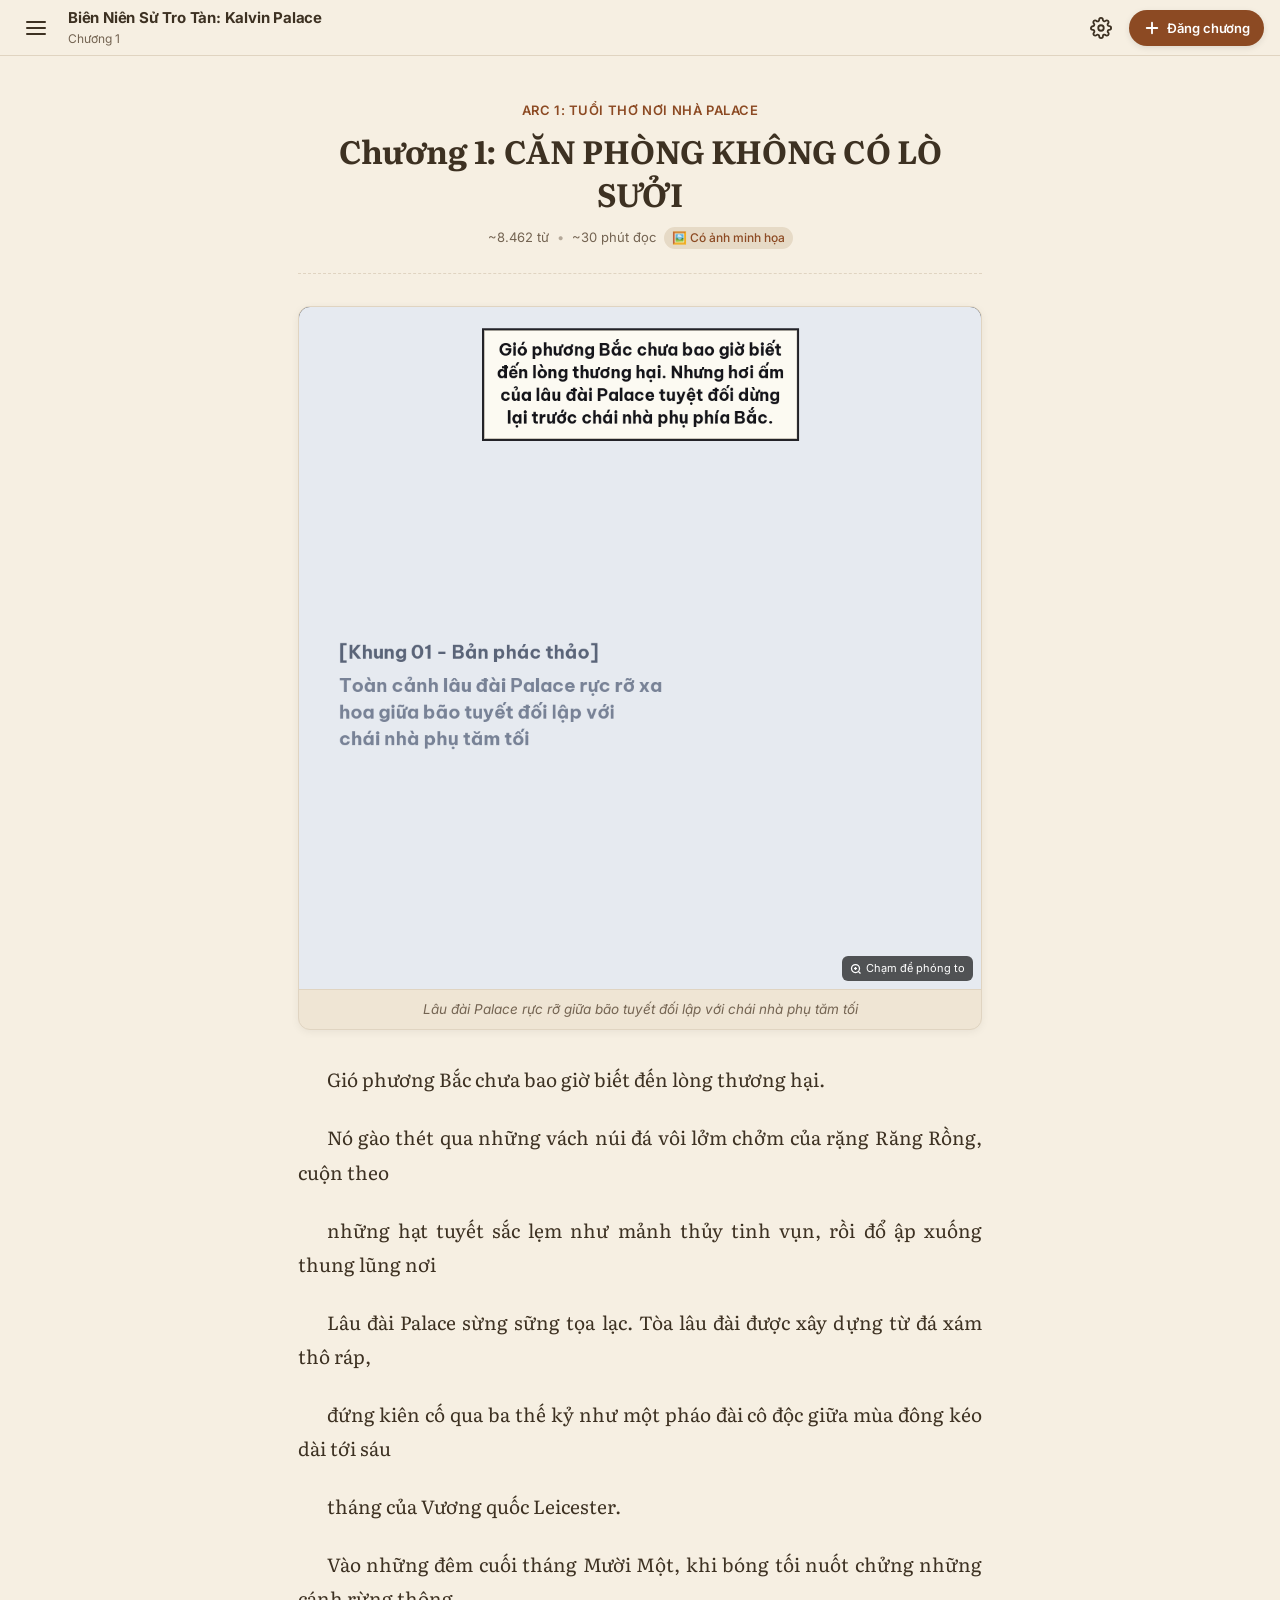
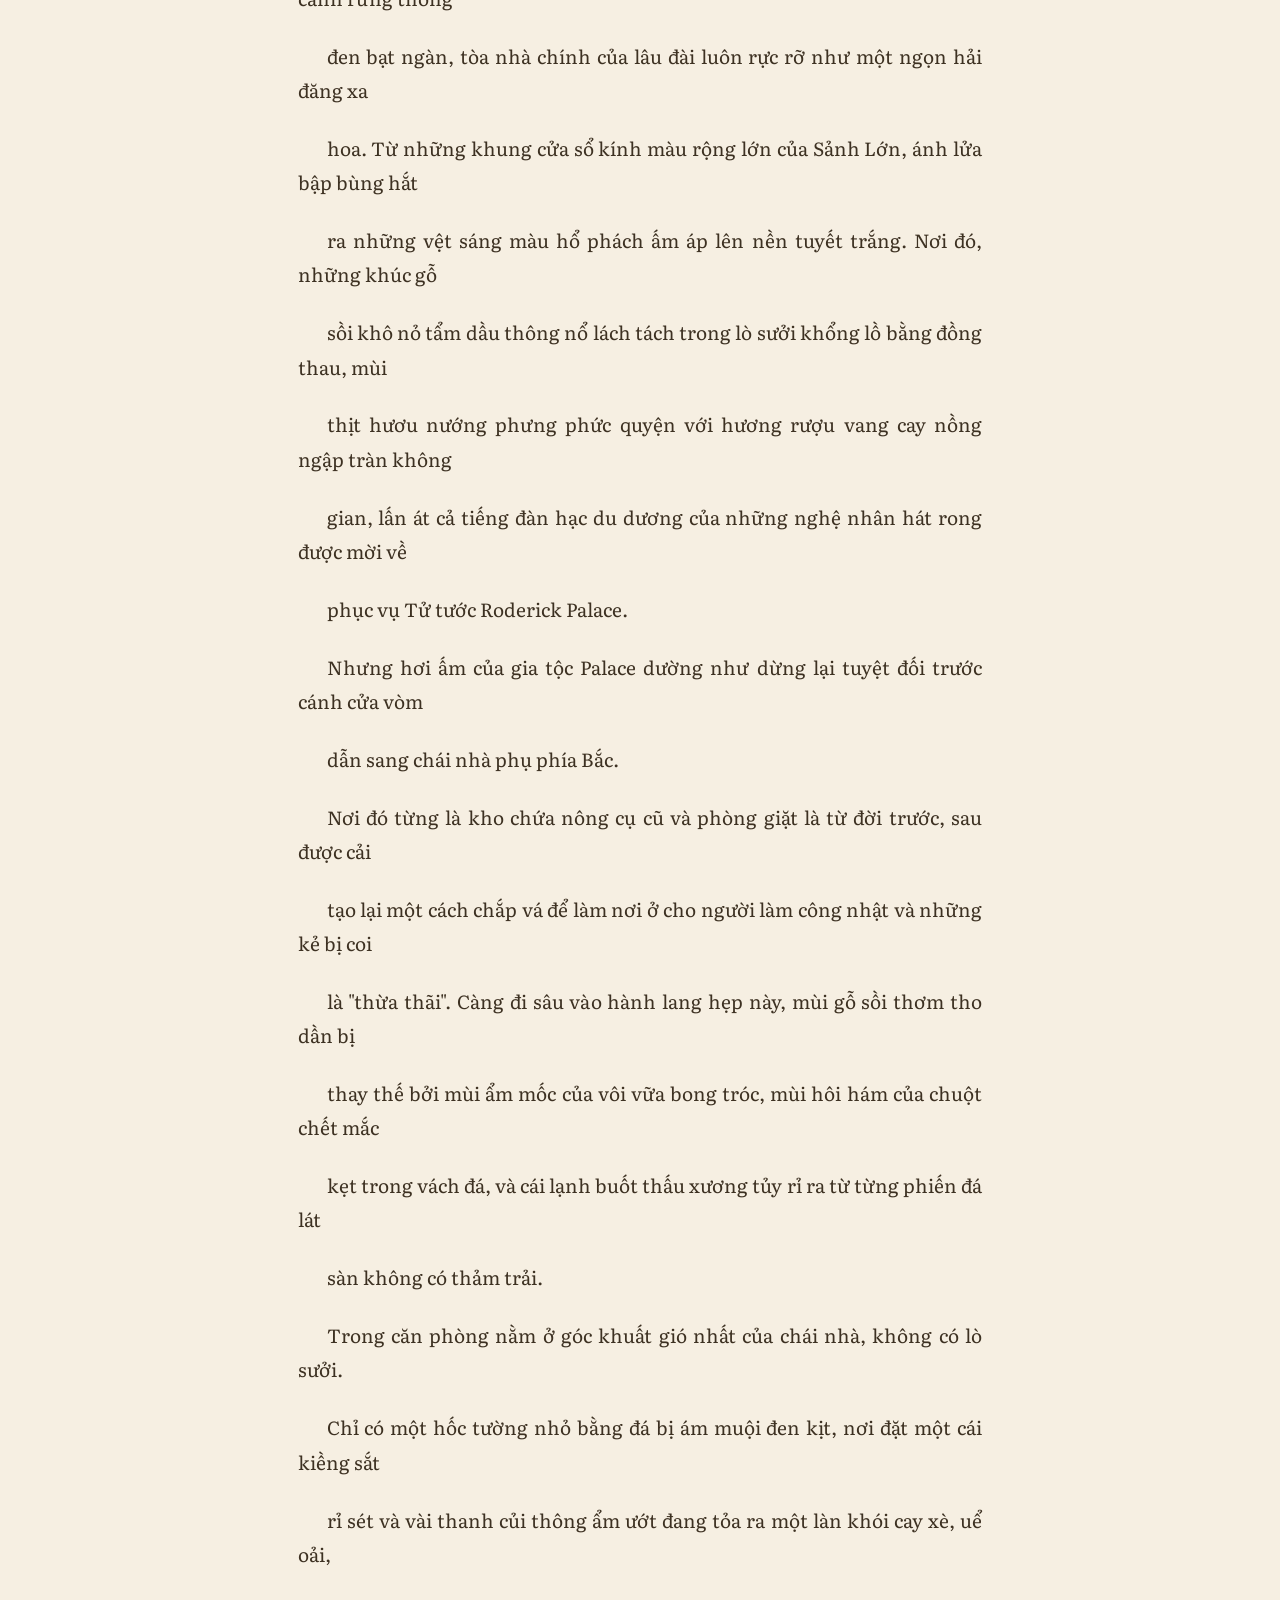
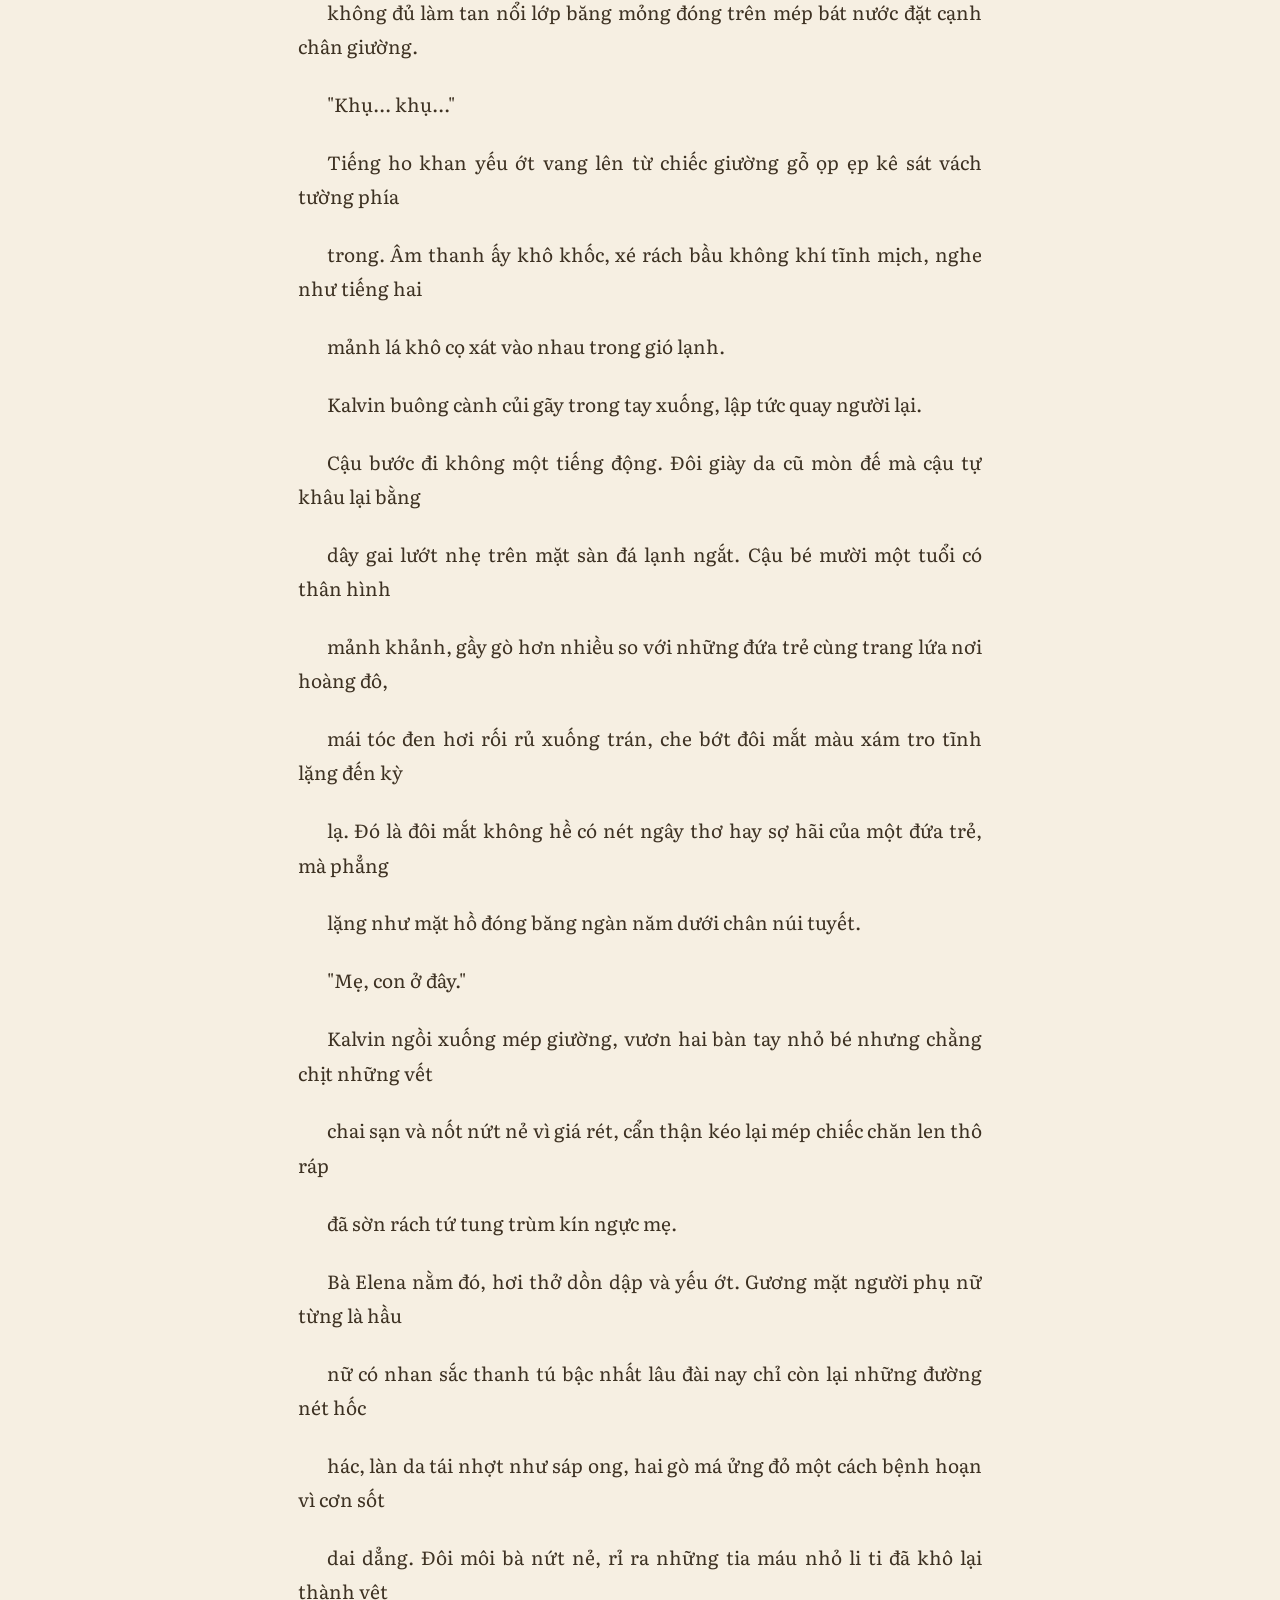
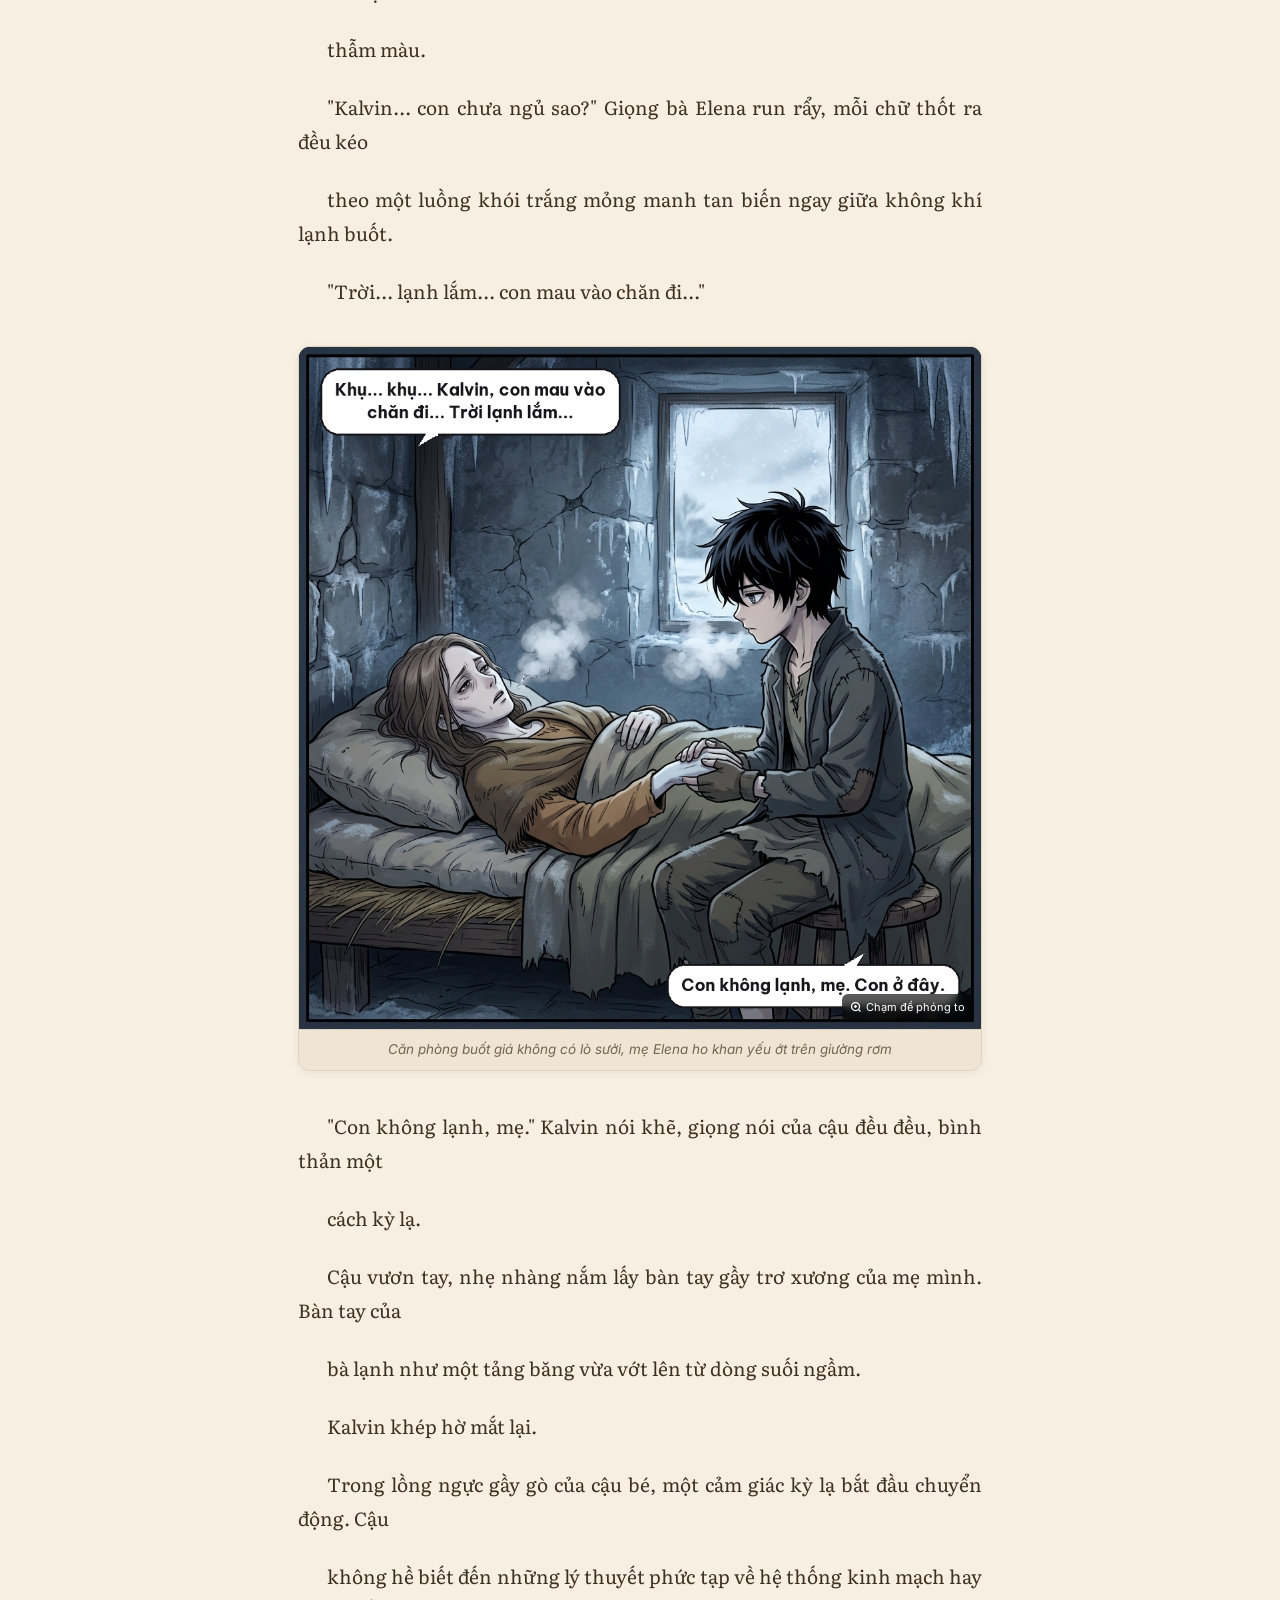
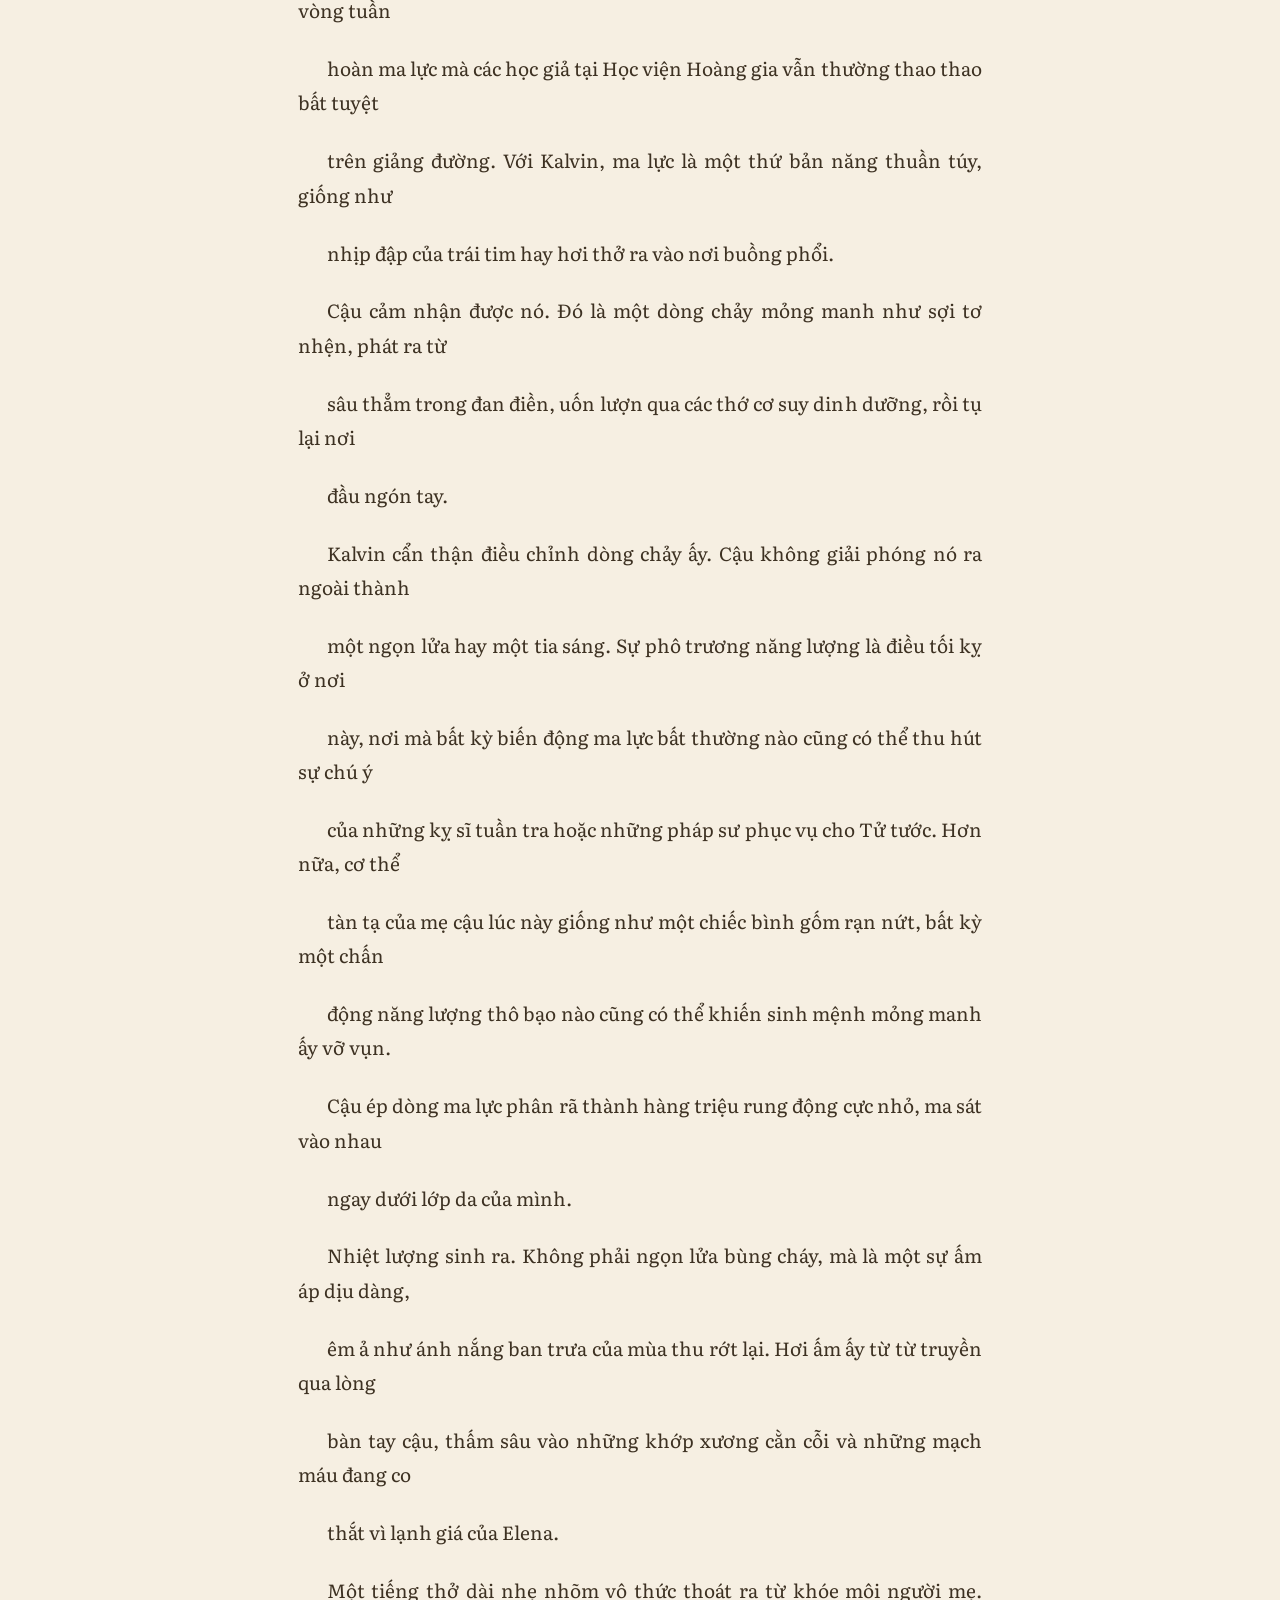
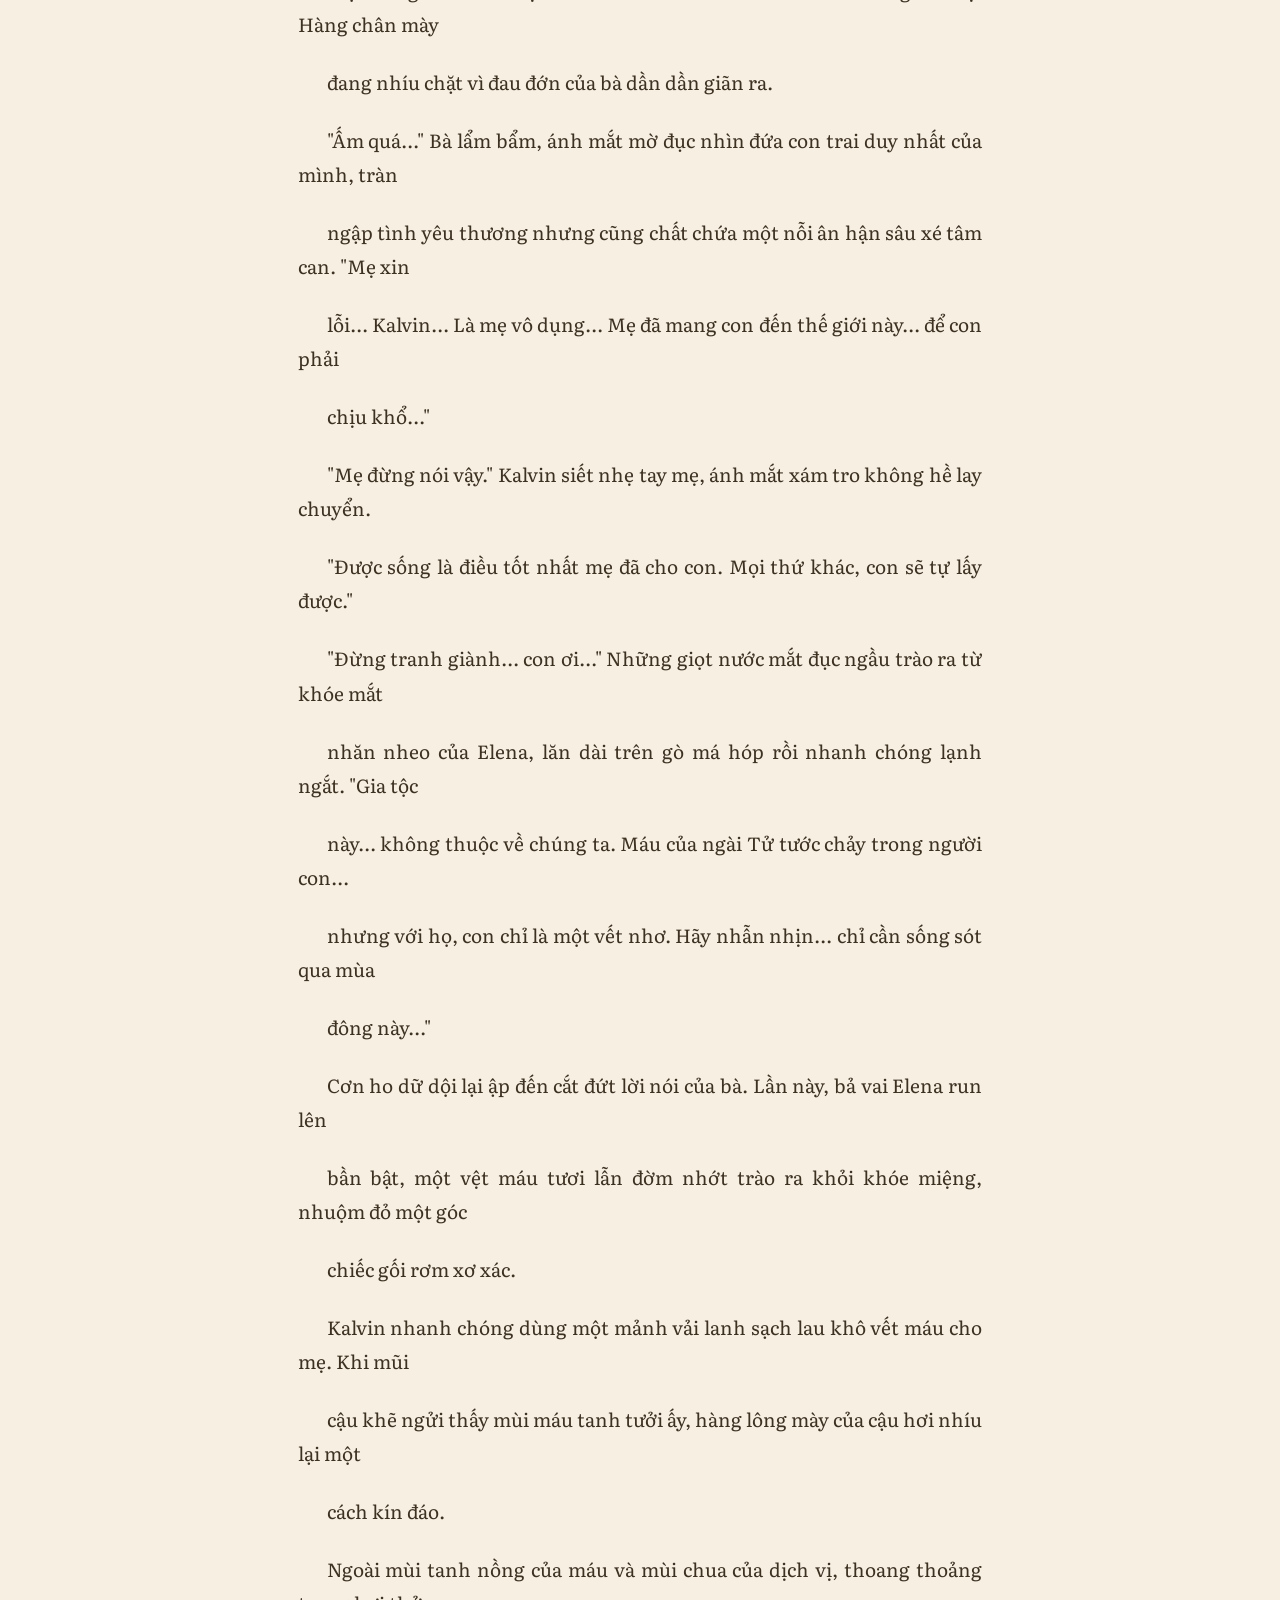
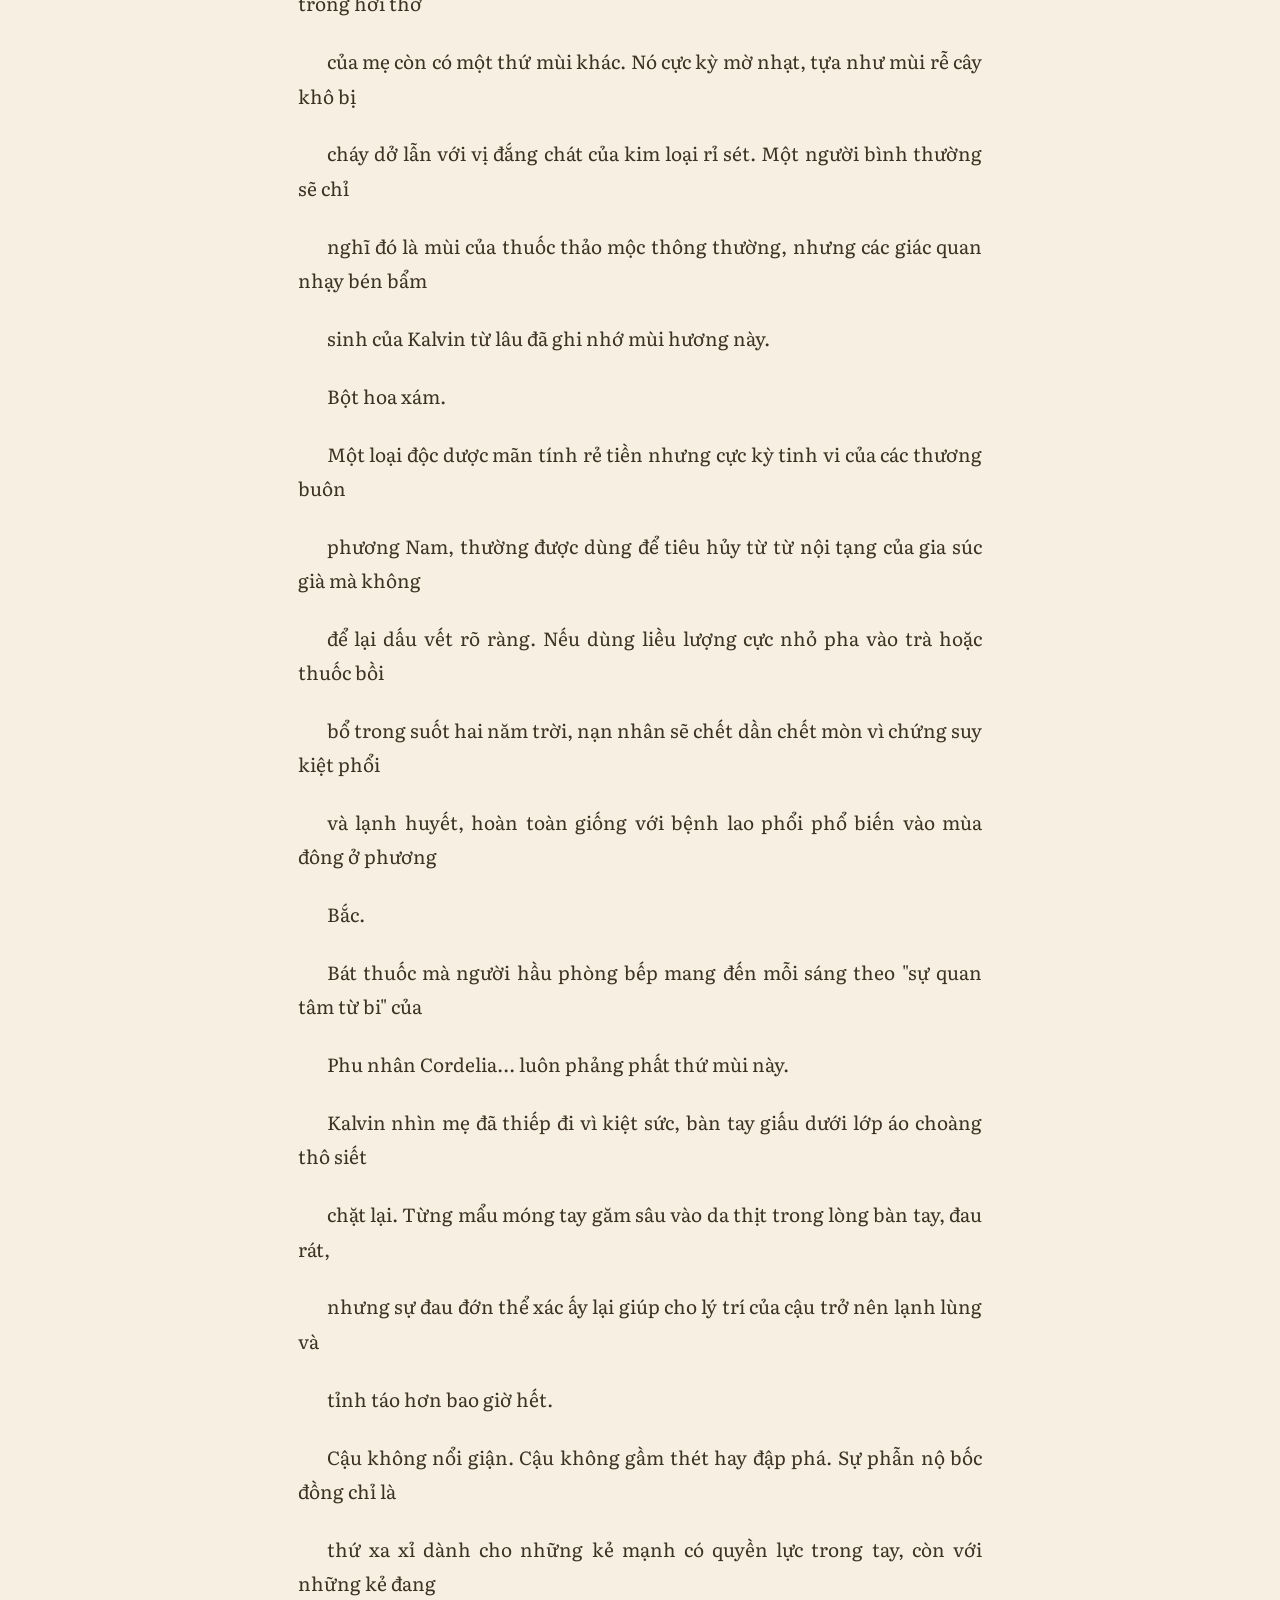
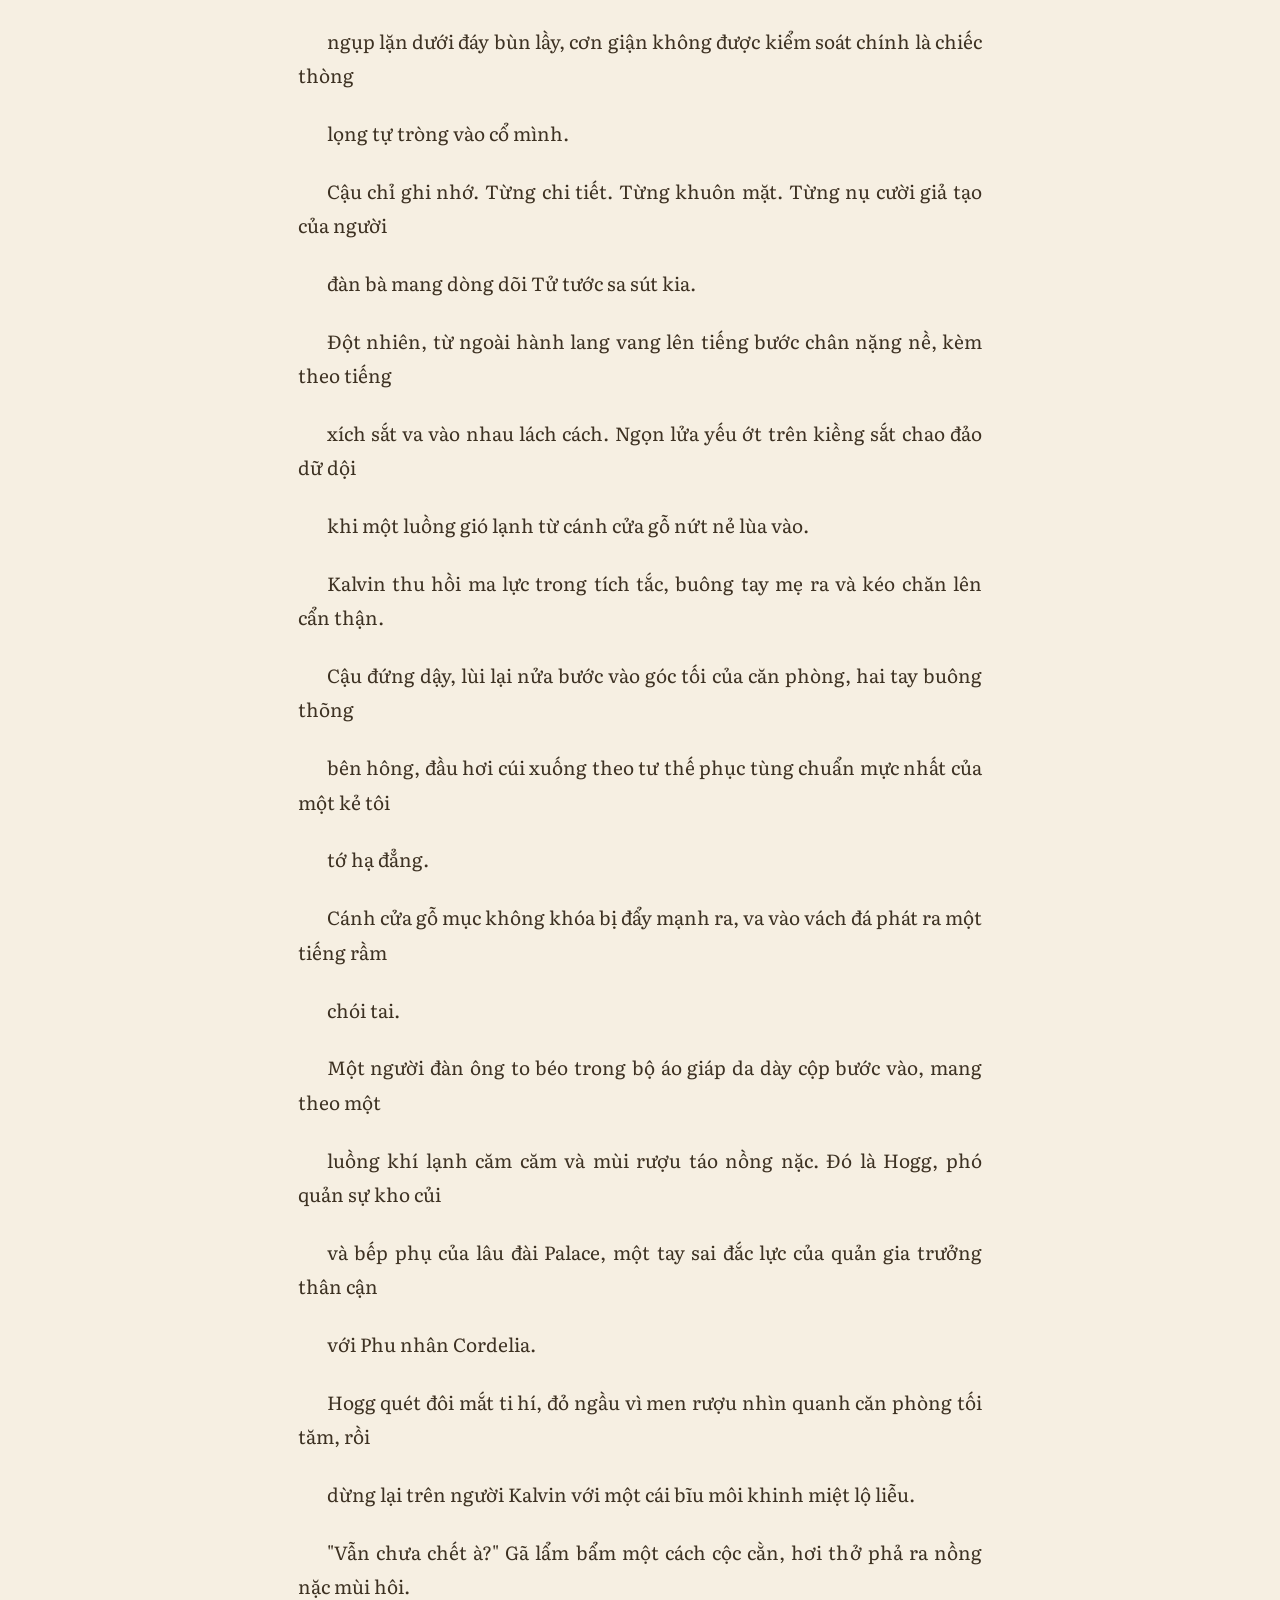
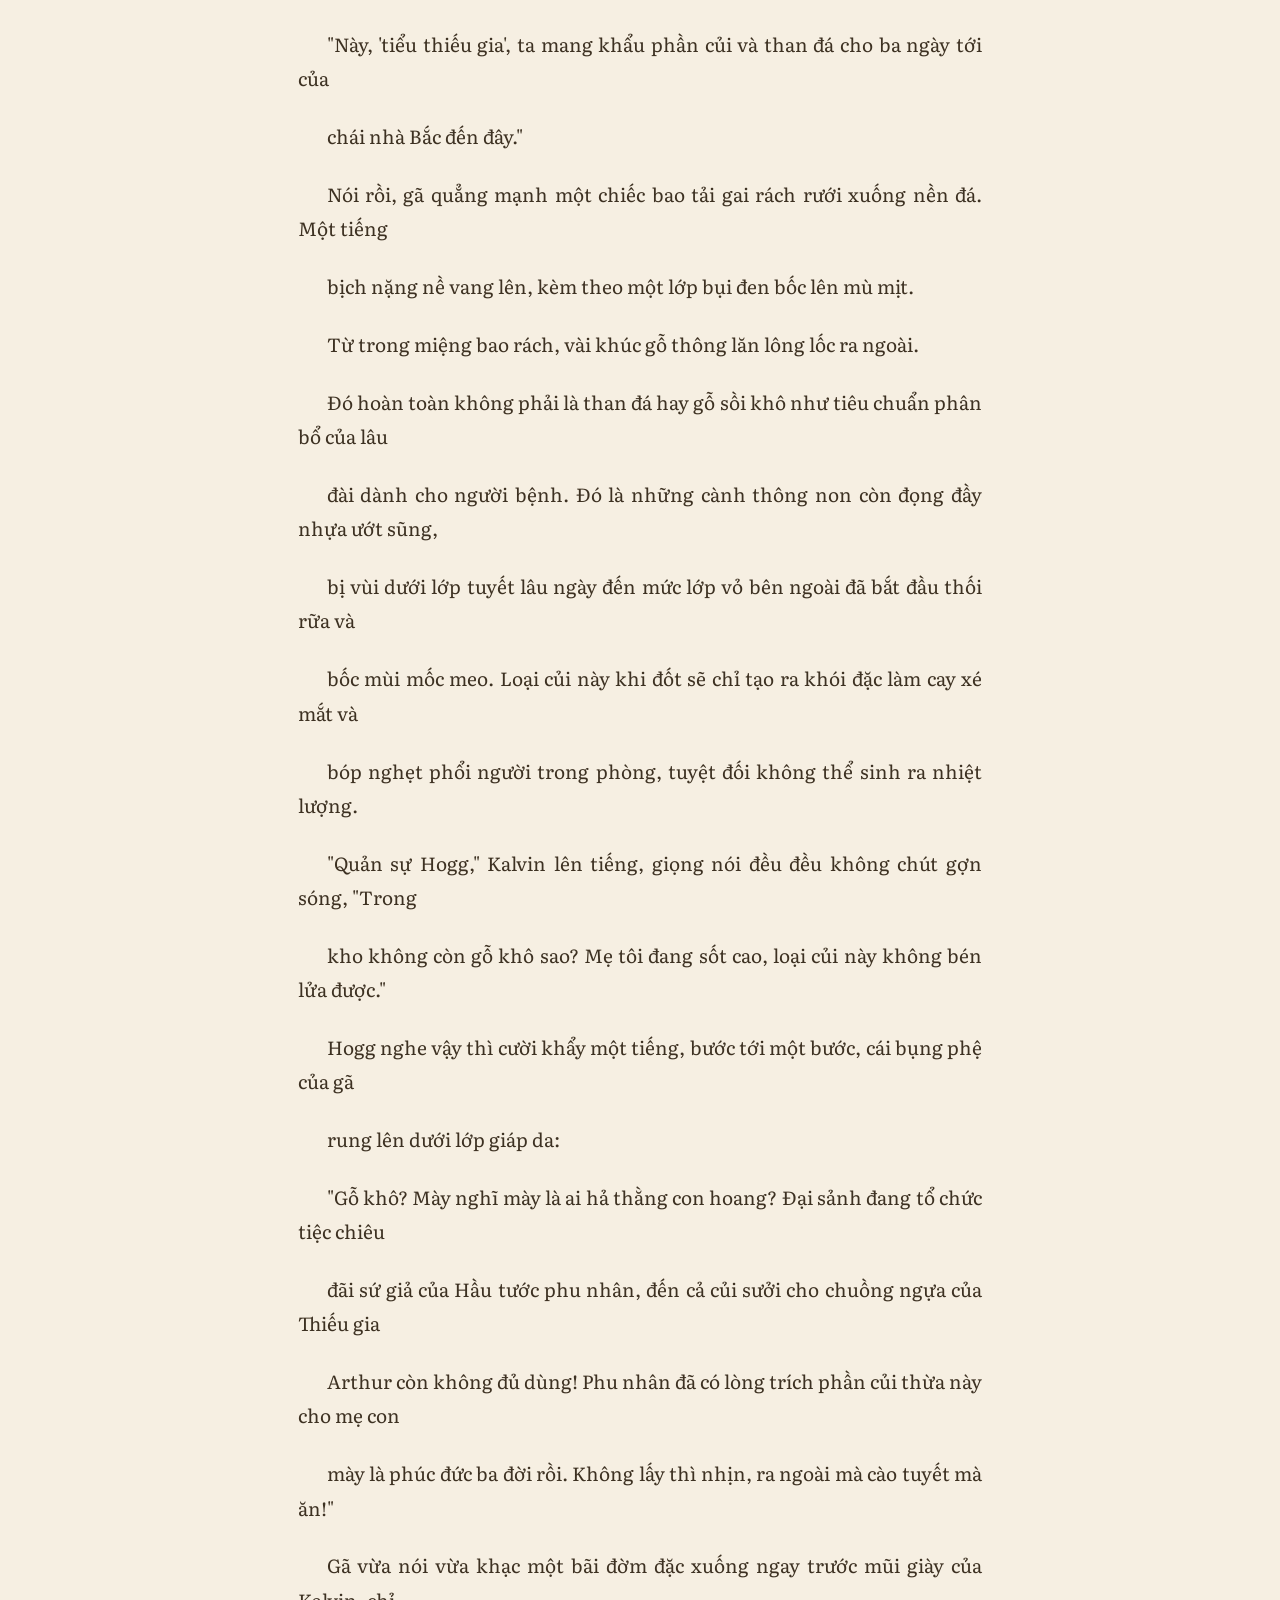
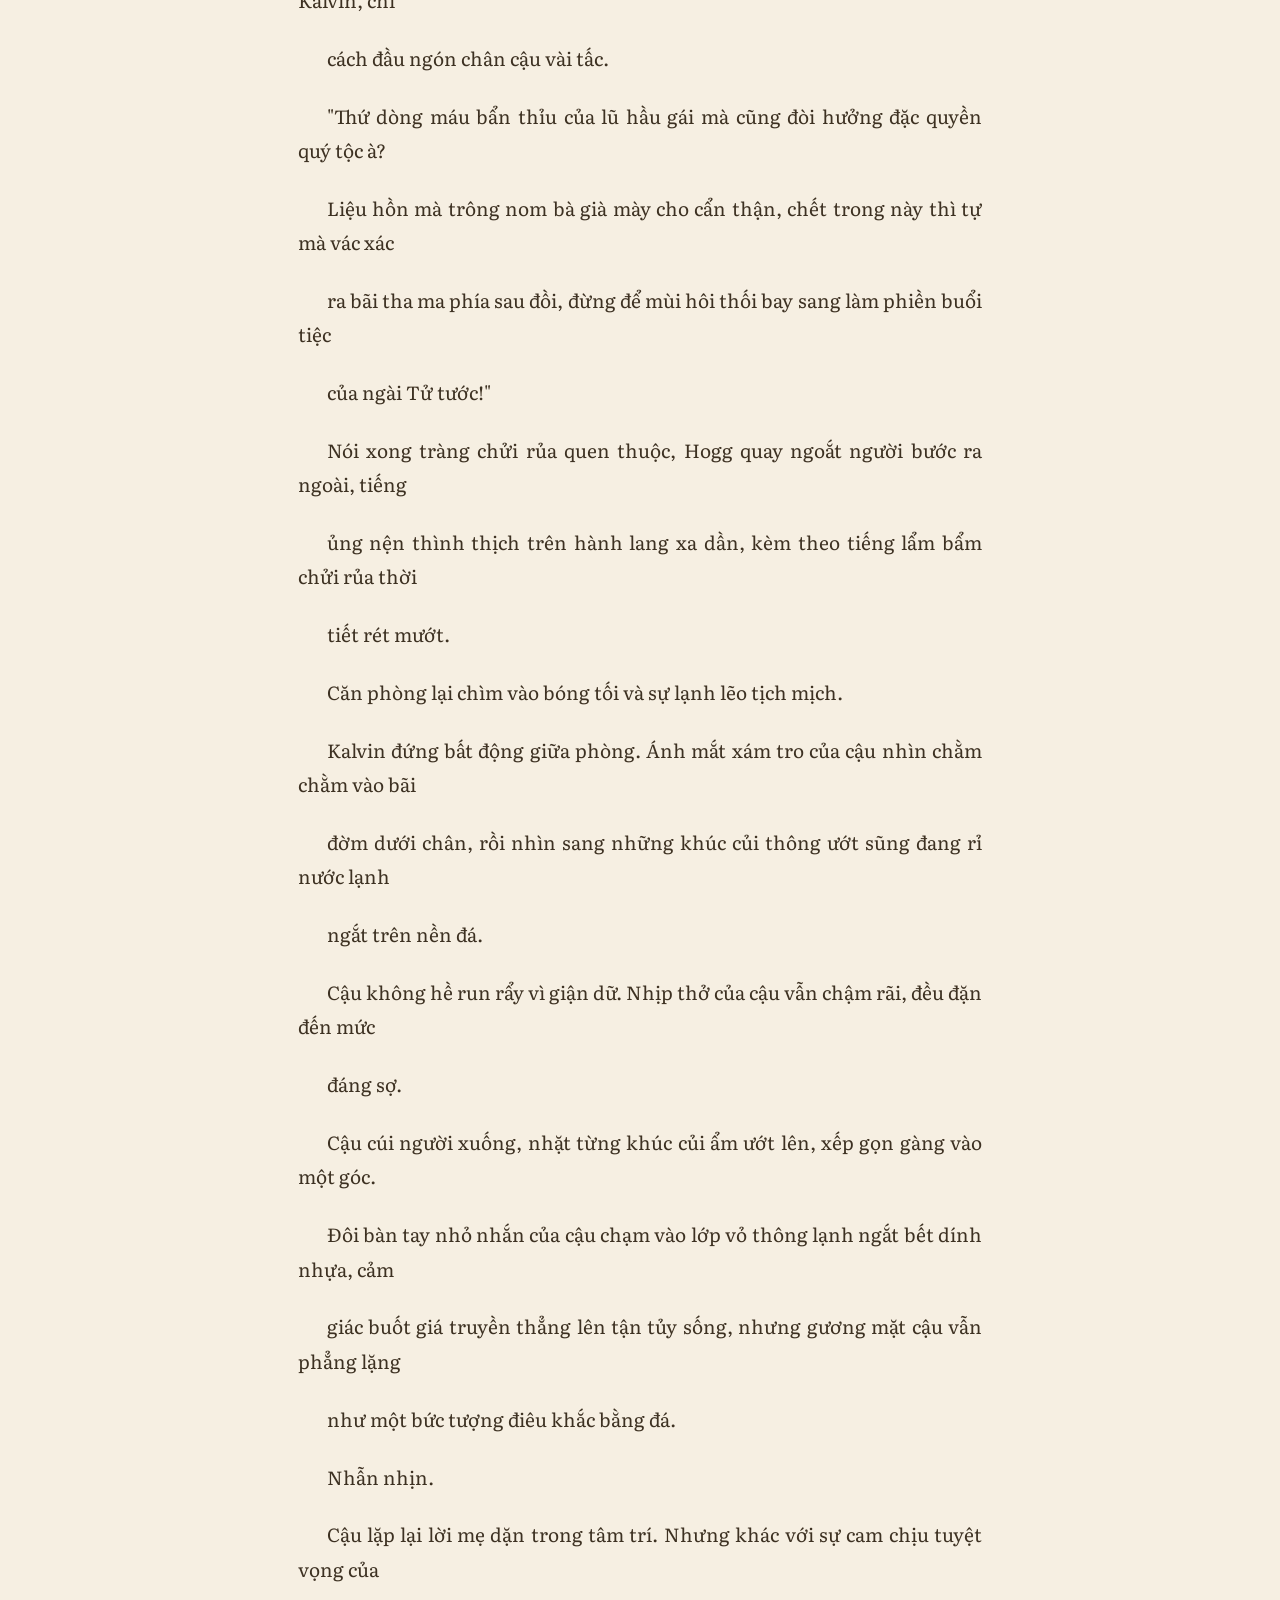
==== kalvin/index.html @ 16ba6a17 "feat(kalvin): Add mobile-first reader web app, 19 chapters, illustrations, and story bible" ====
<!DOCTYPE html>
<html lang="vi">
<head>
  <meta charset="UTF-8">
  <meta name="viewport" content="width=device-width, initial-scale=1.0, maximum-scale=5.0, user-scalable=yes">
  <title>Biên Niên Sử Tro Tàn: Kalvin Palace</title>
  
  <!-- Google Fonts: Literata & Inter for high readability -->
  <link rel="preconnect" href="https://fonts.googleapis.com">
  <link rel="preconnect" href="https://fonts.gstatic.com" crossorigin>
  <link href="https://fonts.googleapis.com/css2?family=Inter:wght@400;500;600;700&family=Literata:ital,opsz,wght@0,7..72,400;0,7..72,600;1,7..72,400&family=Noto+Serif:ital,wght@0,400;0,700;1,400&display=swap" rel="stylesheet">
  
  <link rel="stylesheet" href="css/style.css">
</head>
<body class="theme-sepia font-serif">

  <!-- Reading Progress Bar -->
  <div id="progress-bar-container">
    <div id="progress-bar"></div>
  </div>

  <!-- Mobile-first Top Navigation Header -->
  <header class="app-header">
    <div class="header-left">
      <button id="btn-toggle-menu" class="btn-icon" aria-label="Mục lục chương" title="Mục lục">
        <svg width="24" height="24" viewBox="0 0 24 24" fill="none" stroke="currentColor" stroke-width="2" stroke-linecap="round" stroke-linejoin="round">
          <line x1="3" y1="12" x2="21" y2="12"></line>
          <line x1="3" y1="6" x2="21" y2="6"></line>
          <line x1="3" y1="18" x2="21" y2="18"></line>
        </svg>
      </button>
      <div class="novel-info">
        <h1 class="novel-title" id="header-novel-title">Biên Niên Sử Tro Tàn</h1>
        <span class="novel-subtitle" id="header-chapter-badge">Chương 1</span>
      </div>
    </div>

    <div class="header-right">
      <button id="btn-toggle-settings" class="btn-icon" aria-label="Cài đặt đọc" title="Tùy chỉnh giao diện">
        <svg width="22" height="22" viewBox="0 0 24 24" fill="none" stroke="currentColor" stroke-width="2" stroke-linecap="round" stroke-linejoin="round">
          <circle cx="12" cy="12" r="3"></circle>
          <path d="M19.4 15a1.65 1.65 0 0 0 .33 1.82l.06.06a2 2 0 0 1 0 2.83 2 2 0 0 1-2.83 0l-.06-.06a1.65 1.65 0 0 0-1.82-.33 1.65 1.65 0 0 0-1 1.51V21a2 2 0 0 1-2 2 2 2 0 0 1-2-2v-.09A1.65 1.65 0 0 0 9 19.4a1.65 1.65 0 0 0-1.82.33l-.06.06a2 2 0 0 1-2.83 0 2 2 0 0 1 0-2.83l.06-.06a1.65 1.65 0 0 0 .33-1.82 1.65 1.65 0 0 0-1.51-1H3a2 2 0 0 1-2-2 2 2 0 0 1 2-2h.09A1.65 1.65 0 0 0 4.6 9a1.65 1.65 0 0 0-.33-1.82l-.06-.06a2 2 0 0 1 0-2.83 2 2 0 0 1 2.83 0l.06.06a1.65 1.65 0 0 0 1.82.33H9a1.65 1.65 0 0 0 1-1.51V3a2 2 0 0 1 2-2 2 2 0 0 1 2 2v.09a1.65 1.65 0 0 0 1 1.51 1.65 1.65 0 0 0 1.82-.33l.06-.06a2 2 0 0 1 2.83 0 2 2 0 0 1 0 2.83l-.06.06a1.65 1.65 0 0 0-.33 1.82V9a1.65 1.65 0 0 0 1.51 1H21a2 2 0 0 1 2 2 2 2 0 0 1-2 2h-.09a1.65 1.65 0 0 0-1.51 1z"></path>
        </svg>
      </button>
      <button id="btn-open-publish" class="btn-publish" title="Đăng chương mới">
        <svg width="18" height="18" viewBox="0 0 24 24" fill="none" stroke="currentColor" stroke-width="2.5" stroke-linecap="round" stroke-linejoin="round">
          <line x1="12" y1="5" x2="12" y2="19"></line>
          <line x1="5" y1="12" x2="19" y2="12"></line>
        </svg>
        <span class="btn-text">Đăng chương</span>
      </button>
    </div>
  </header>

  <!-- Reading Customization Panel (Dropdown/Bottom sheet on mobile) -->
  <div id="settings-panel" class="settings-panel hidden">
    <div class="settings-group">
      <label class="settings-label">Chế độ màu</label>
      <div class="theme-buttons">
        <button class="btn-theme light" data-theme="light" title="Chế độ Sáng">Sáng</button>
        <button class="btn-theme sepia active" data-theme="sepia" title="Giấy Cũ (Dịu mắt)">Giấy Cũ</button>
        <button class="btn-theme dark" data-theme="dark" title="Chế độ Đêm (OLED)">Đêm</button>
      </div>
    </div>

    <div class="settings-group">
      <label class="settings-label">Kiểu chữ</label>
      <div class="font-buttons">
        <button class="btn-font active" data-font="font-serif">Có chân (Serif)</button>
        <button class="btn-font" data-font="font-sans">Không chân (Sans)</button>
      </div>
    </div>

    <div class="settings-group">
      <div class="settings-slider-header">
        <label class="settings-label">Cỡ chữ</label>
        <span id="font-size-val">19px</span>
      </div>
      <div class="font-size-controls">
        <button id="btn-font-decrease" class="btn-size" aria-label="Giảm cỡ chữ">A-</button>
        <input type="range" id="font-size-slider" min="14" max="28" step="1" value="19">
        <button id="btn-font-increase" class="btn-size" aria-label="Tăng cỡ chữ">A+</button>
      </div>
    </div>

    <div class="settings-group">
      <div class="settings-slider-header">
        <label class="settings-label">Giãn dòng</label>
        <span id="line-height-val">1.8</span>
      </div>
      <input type="range" id="line-height-slider" min="1.4" max="2.4" step="0.1" value="1.8">
    </div>
  </div>

  <!-- Table of Contents Drawer (Side Drawer / Modal on Mobile) -->
  <aside id="drawer-menu" class="drawer-menu">
    <div class="drawer-overlay" id="drawer-overlay"></div>
    <div class="drawer-content">
      <div class="drawer-header">
        <div class="drawer-title-wrap">
          <h2 class="drawer-title">Mục Lục Chương</h2>
          <span class="drawer-meta" id="drawer-chapter-count">19 chương</span>
        </div>
        <button id="btn-close-drawer" class="btn-icon" aria-label="Đóng mục lục">
          <svg width="24" height="24" viewBox="0 0 24 24" fill="none" stroke="currentColor" stroke-width="2" stroke-linecap="round" stroke-linejoin="round">
            <line x1="18" y1="6" x2="6" y2="18"></line>
            <line x1="6" y1="6" x2="18" y2="18"></line>
          </svg>
        </button>
      </div>

      <!-- Quick Search -->
      <div class="drawer-search">
        <svg width="18" height="18" viewBox="0 0 24 24" fill="none" stroke="currentColor" stroke-width="2" stroke-linecap="round" stroke-linejoin="round">
          <circle cx="11" cy="11" r="8"></circle>
          <line x1="21" y1="21" x2="16.65" y2="16.65"></line>
        </svg>
        <input type="text" id="search-chapter-input" placeholder="Tìm kiếm chương...">
      </div>

      <!-- Chapter Navigation List by Arc -->
      <div id="drawer-chapter-list" class="drawer-chapter-list">
        <!-- Rendered by JS -->
      </div>

      <!-- Drawer Footer Actions -->
      <div class="drawer-footer">
        <button id="btn-drawer-add-chap" class="btn-secondary w-full">
          ✍️ Đăng thêm chương mới
        </button>
        <button id="btn-drawer-export" class="btn-link" title="Sao lưu dữ liệu JSON">
          💾 Tải dữ liệu sao lưu (.json)
        </button>
      </div>
    </div>
  </aside>

  <!-- Main Reader Container -->
  <main class="reader-container" id="reader-container">
    <!-- Chapter Header -->
    <header class="chapter-header" id="chapter-header">
      <div class="arc-badge" id="chapter-arc">Arc 1: Tuổi Thơ Nơi Nhà Palace</div>
      <h2 class="chapter-title" id="chapter-title">Chương 1: Căn Phòng Không Có Lò Sưởi</h2>
      <div class="chapter-meta">
        <span id="chapter-word-count">~3.500 từ</span>
        <span class="meta-dot">•</span>
        <span id="chapter-read-time">~10 phút đọc</span>
        <span id="chapter-has-illus-badge" class="illus-badge hidden">🖼️ Có ảnh minh họa</span>
      </div>
    </header>

    <!-- Top Illustrations Banner (if any) -->
    <section id="chapter-top-illustrations" class="illustration-section hidden"></section>

    <!-- Chapter Content Body -->
    <article class="chapter-content" id="chapter-content">
      <!-- Paragraphs and inline images injected via JS -->
      <div class="loading-spinner">Đang tải nội dung chương...</div>
    </article>

    <!-- Bottom Illustrations Gallery (e.g. Manga pages, storyboard) -->
    <section id="chapter-bottom-illustrations" class="illustration-gallery-section hidden">
      <h3 class="gallery-title">🎨 Tranh Minh Họa & Bản Thảo Manga</h3>
      <div class="gallery-grid" id="bottom-illustrations-grid"></div>
    </section>

    <!-- Navigation Footer Controls -->
    <nav class="chapter-nav-bottom" aria-label="Điều hướng chương">
      <button id="btn-prev-chapter" class="btn-nav" title="Chương trước">
        <svg width="20" height="20" viewBox="0 0 24 24" fill="none" stroke="currentColor" stroke-width="2" stroke-linecap="round" stroke-linejoin="round">
          <polyline points="15 18 9 12 15 6"></polyline>
        </svg>
        <span>Chương trước</span>
      </button>

      <div class="chapter-select-wrap">
        <select id="select-chapter-jump" class="select-chapter" aria-label="Chọn chương nhanh">
          <!-- Populated by JS -->
        </select>
      </div>

      <button id="btn-next-chapter" class="btn-nav btn-nav-primary" title="Chương tiếp theo">
        <span>Chương sau</span>
        <svg width="20" height="20" viewBox="0 0 24 24" fill="none" stroke="currentColor" stroke-width="2" stroke-linecap="round" stroke-linejoin="round">
          <polyline points="9 18 15 12 9 6"></polyline>
        </svg>
      </button>
    </nav>

    <!-- Bottom Actions -->
    <div class="reader-bottom-actions">
      <button id="btn-scroll-top" class="btn-scroll-top" title="Cuộn lên đầu">
        <svg width="18" height="18" viewBox="0 0 24 24" fill="none" stroke="currentColor" stroke-width="2" stroke-linecap="round" stroke-linejoin="round">
          <polyline points="18 15 12 9 6 15"></polyline>
        </svg>
        <span>Lên đầu trang</span>
      </button>
    </div>
  </main>

  <!-- Publish / Add Chapter Modal -->
  <div id="publish-modal" class="modal-backdrop hidden">
    <div class="modal-card">
      <div class="modal-header">
        <h2 class="modal-title">✍️ Đăng Chương Mới</h2>
        <button id="btn-close-publish-modal" class="btn-icon" aria-label="Đóng">
          <svg width="24" height="24" viewBox="0 0 24 24" fill="none" stroke="currentColor" stroke-width="2" stroke-linecap="round" stroke-linejoin="round">
            <line x1="18" y1="6" x2="6" y2="18"></line>
            <line x1="6" y1="6" x2="18" y2="18"></line>
          </svg>
        </button>
      </div>

      <form id="form-publish-chapter" class="publish-form">
        <div class="form-row">
          <div class="form-group flex-1">
            <label for="input-chap-num">Số chương *</label>
            <input type="number" id="input-chap-num" required min="1" value="20">
          </div>
          <div class="form-group flex-2">
            <label for="input-chap-arc">Tập / Arc *</label>
            <input type="text" id="input-chap-arc" list="arc-suggestions" required value="Arc 2: Học Viện Hoàng Gia Leicester">
            <datalist id="arc-suggestions">
              <option value="Arc 1: Tuổi Thơ Nơi Nhà Palace">
              <option value="Arc 2: Học Viện Hoàng Gia Leicester">
              <option value="Arc 3: Manchester – Lãnh Địa Của Cái Chết">
              <option value="Arc 4: Cuộc Khởi Nghĩa Tro Tàn">
            </datalist>
          </div>
        </div>

        <div class="form-group">
          <label for="input-chap-title">Tiêu đề chương *</label>
          <input type="text" id="input-chap-title" required placeholder="Ví dụ: Rừng Sương Muối và Lưỡi Rìu Săn Ma Thú">
        </div>

        <div class="form-group">
          <label for="input-chap-content">Nội dung chương *</label>
          <textarea id="input-chap-content" rows="12" required placeholder="Dán nội dung chương vào đây. Bạn có thể sử dụng các đoạn văn thông thường hoặc định dạng Markdown."></textarea>
          <div class="form-help">Mẹo: Để chèn ảnh minh họa vào giữa văn bản, nhập thẻ <code>[ảnh: 1]</code> tại vị trí mong muốn.</div>
        </div>

        <!-- Illustrations Section in Publish Form -->
        <div class="form-illustrations-box">
          <div class="form-illustrations-header">
            <h4>🖼️ Ảnh minh họa chương (Tùy chọn)</h4>
            <button type="button" id="btn-add-illustration-row" class="btn-sm btn-outline">+ Thêm ảnh</button>
          </div>
          <div id="illustration-inputs-list" class="illustration-inputs-list">
            <!-- Dynamically populated or added -->
          </div>
        </div>

        <div class="modal-footer">
          <button type="button" id="btn-cancel-publish" class="btn-secondary">Hủy bỏ</button>
          <button type="submit" class="btn-primary">🚀 Đăng & Đọc Ngay</button>
        </div>
      </form>
    </div>
  </div>

  <!-- Fullscreen Lightbox for Chapter Illustrations -->
  <div id="image-lightbox" class="lightbox-backdrop hidden" role="dialog" aria-modal="true">
    <button id="btn-close-lightbox" class="lightbox-close" aria-label="Đóng xem ảnh">&times;</button>
    <div class="lightbox-content">
      <img id="lightbox-img" src="" alt="Ảnh minh họa">
      <p id="lightbox-caption" class="lightbox-caption"></p>
    </div>
  </div>

  <!-- Scripts -->
  <!-- 1. Bundled chapter data (works offline & local file:// without CORS issues) -->
  <script src="js/chapters-data.js"></script>
  <!-- 2. Main Reader Application -->
  <script src="js/app.js"></script>
  <!-- 3. Publish & Backup Logic -->
  <script src="js/publish.js"></script>
</body>
</html>
---- kalvin/css/style.css ----
/* ==========================================================================
   Biên Niên Sử Tro Tàn - Mobile-First Novel Reader Stylesheet
   ========================================================================== */

:root {
  /* Common spacing and layout */
  --header-height: 56px;
  --max-content-width: 740px;
  --radius-sm: 8px;
  --radius-md: 12px;
  --radius-lg: 16px;
  --transition-fast: 0.2s ease;
  --transition-normal: 0.3s cubic-bezier(0.2, 0.8, 0.2, 1);
  --shadow-sm: 0 2px 8px rgba(0, 0, 0, 0.06);
  --shadow-md: 0 4px 20px rgba(0, 0, 0, 0.12);
  --shadow-lg: 0 10px 30px rgba(0, 0, 0, 0.2);

  /* Reader dynamic typography variables */
  --reader-font-size: 19px;
  --reader-line-height: 1.8;
  --reader-font-family: 'Literata', 'Noto Serif', Georgia, serif;
}

/* --------------------------------------------------------------------------
   Themes: Sepia (Default), Dark (OLED), Light
   -------------------------------------------------------------------------- */

body.theme-sepia {
  --bg-color: #f6efe2;
  --bg-surface: #efe5d4;
  --bg-surface-elevated: #e6dac6;
  --text-primary: #3d3122;
  --text-secondary: #746452;
  --text-muted: #968674;
  --border-color: #e0d4c1;
  --accent-color: #8c4a23;
  --accent-hover: #723a1a;
  --accent-text: #ffffff;
  --header-bg: rgba(246, 239, 226, 0.92);
  --modal-backdrop: rgba(45, 35, 25, 0.65);
  --highlight-bg: #ecdcb9;
}

body.theme-dark {
  --bg-color: #121214;
  --bg-surface: #1a1a1e;
  --bg-surface-elevated: #24242a;
  --text-primary: #e4e4e7;
  --text-secondary: #a1a1aa;
  --text-muted: #71717a;
  --border-color: #27272a;
  --accent-color: #e27d3b;
  --accent-hover: #f08e4f;
  --accent-text: #121214;
  --header-bg: rgba(18, 18, 20, 0.92);
  --modal-backdrop: rgba(0, 0, 0, 0.8);
  --highlight-bg: #272320;
}

body.theme-light {
  --bg-color: #fafaf8;
  --bg-surface: #f1f1ed;
  --bg-surface-elevated: #e5e5df;
  --text-primary: #18181b;
  --text-secondary: #52525b;
  --text-muted: #a1a1aa;
  --border-color: #e4e4e7;
  --accent-color: #9a3412;
  --accent-hover: #7c2d12;
  --accent-text: #ffffff;
  --header-bg: rgba(250, 250, 248, 0.92);
  --modal-backdrop: rgba(24, 24, 27, 0.5);
  --highlight-bg: #fde8d7;
}

/* Font Families */
body.font-serif {
  --reader-font-family: 'Literata', 'Noto Serif', Georgia, serif;
}

body.font-sans {
  --reader-font-family: 'Inter', -apple-system, BlinkMacSystemFont, 'Segoe UI', Roboto, sans-serif;
}

/* --------------------------------------------------------------------------
   Base & Reset
   -------------------------------------------------------------------------- */

* {
  box-sizing: border-box;
  margin: 0;
  padding: 0;
  -webkit-tap-highlight-color: transparent;
}

html {
  scroll-behavior: smooth;
  font-size: 16px;
}

body {
  background-color: var(--bg-color);
  color: var(--text-primary);
  font-family: var(--reader-font-family);
  min-height: 100vh;
  transition: background-color var(--transition-normal), color var(--transition-normal);
  line-height: 1.5;
  overflow-x: hidden;
}

/* --------------------------------------------------------------------------
   Reading Progress Bar
   -------------------------------------------------------------------------- */

#progress-bar-container {
  position: fixed;
  top: 0;
  left: 0;
  width: 100%;
  height: 3.5px;
  background: transparent;
  z-index: 1000;
  pointer-events: none;
}

#progress-bar {
  height: 100%;
  width: 0%;
  background: var(--accent-color);
  transition: width 0.1s linear;
}

/* --------------------------------------------------------------------------
   App Header (Mobile-First Sticky Bar)
   -------------------------------------------------------------------------- */

.app-header {
  position: sticky;
  top: 0;
  z-index: 900;
  height: var(--header-height);
  background-color: var(--header-bg);
  backdrop-filter: blur(12px);
  -webkit-backdrop-filter: blur(12px);
  border-bottom: 1px solid var(--border-color);
  display: flex;
  align-items: center;
  justify-content: space-between;
  padding: 0 16px;
  transition: background-color var(--transition-normal), border-color var(--transition-normal);
}

.header-left {
  display: flex;
  align-items: center;
  gap: 12px;
  min-width: 0;
  flex: 1;
}

.header-right {
  display: flex;
  align-items: center;
  gap: 8px;
  flex-shrink: 0;
}

.novel-info {
  display: flex;
  flex-direction: column;
  min-width: 0;
}

.novel-title {
  font-size: 15px;
  font-weight: 700;
  color: var(--text-primary);
  white-space: nowrap;
  overflow: hidden;
  text-overflow: ellipsis;
  font-family: 'Inter', sans-serif;
  letter-spacing: -0.2px;
}

.novel-subtitle {
  font-size: 12px;
  color: var(--text-secondary);
  white-space: nowrap;
  overflow: hidden;
  text-overflow: ellipsis;
  font-family: 'Inter', sans-serif;
}

/* Buttons */
.btn-icon {
  background: transparent;
  border: none;
  color: var(--text-primary);
  cursor: pointer;
  width: 40px;
  height: 40px;
  border-radius: var(--radius-sm);
  display: flex;
  align-items: center;
  justify-content: center;
  transition: background-color var(--transition-fast), transform var(--transition-fast);
  flex-shrink: 0;
}

.btn-icon:hover {
  background-color: var(--bg-surface);
}

.btn-icon:active {
  transform: scale(0.92);
}

.btn-publish {
  background-color: var(--accent-color);
  color: var(--accent-text);
  border: none;
  height: 36px;
  padding: 0 14px;
  border-radius: 18px;
  display: flex;
  align-items: center;
  gap: 6px;
  font-size: 13px;
  font-weight: 600;
  cursor: pointer;
  font-family: 'Inter', sans-serif;
  transition: background-color var(--transition-fast), transform var(--transition-fast);
  box-shadow: 0 2px 6px rgba(0, 0, 0, 0.1);
}

.btn-publish:hover {
  background-color: var(--accent-hover);
}

.btn-publish:active {
  transform: scale(0.95);
}

@media (max-width: 480px) {
  .btn-publish .btn-text {
    display: none;
  }
  .btn-publish {
    width: 36px;
    padding: 0;
    justify-content: center;
    border-radius: 50%;
  }
}

/* --------------------------------------------------------------------------
   Settings Dropdown Panel
   -------------------------------------------------------------------------- */

.settings-panel {
  position: fixed;
  top: calc(var(--header-height) + 8px);
  right: 16px;
  width: min(340px, calc(100vw - 32px));
  background: var(--bg-surface);
  border: 1px solid var(--border-color);
  border-radius: var(--radius-md);
  padding: 18px;
  box-shadow: var(--shadow-md);
  z-index: 950;
  display: flex;
  flex-direction: column;
  gap: 18px;
  font-family: 'Inter', sans-serif;
  animation: slideDown 0.2s cubic-bezier(0.16, 1, 0.3, 1);
}

.settings-panel.hidden {
  display: none;
}

@keyframes slideDown {
  from {
    opacity: 0;
    transform: translateY(-8px);
  }
  to {
    opacity: 1;
    transform: translateY(0);
  }
}

.settings-group {
  display: flex;
  flex-direction: column;
  gap: 8px;
}

.settings-label {
  font-size: 13px;
  font-weight: 600;
  color: var(--text-secondary);
}

.settings-slider-header {
  display: flex;
  justify-content: space-between;
  align-items: center;
}

.settings-slider-header span {
  font-size: 13px;
  font-weight: 600;
  color: var(--accent-color);
}

.theme-buttons,
.font-buttons {
  display: grid;
  grid-template-columns: repeat(3, 1fr);
  gap: 8px;
}

.font-buttons {
  grid-template-columns: repeat(2, 1fr);
}

.btn-theme,
.btn-font {
  background: var(--bg-color);
  border: 1px solid var(--border-color);
  color: var(--text-primary);
  padding: 8px 10px;
  border-radius: var(--radius-sm);
  font-size: 13px;
  font-weight: 500;
  cursor: pointer;
  transition: all var(--transition-fast);
  text-align: center;
}

.btn-theme.active,
.btn-font.active {
  border-color: var(--accent-color);
  background-color: var(--accent-color);
  color: var(--accent-text);
  font-weight: 600;
}

.font-size-controls {
  display: flex;
  align-items: center;
  gap: 10px;
}

.btn-size {
  width: 36px;
  height: 36px;
  border-radius: var(--radius-sm);
  background: var(--bg-color);
  border: 1px solid var(--border-color);
  color: var(--text-primary);
  font-weight: 700;
  cursor: pointer;
  flex-shrink: 0;
}

input[type="range"] {
  flex: 1;
  accent-color: var(--accent-color);
  cursor: pointer;
}

/* --------------------------------------------------------------------------
   Table of Contents Drawer (Mobile Slider)
   -------------------------------------------------------------------------- */

.drawer-menu {
  position: fixed;
  top: 0;
  left: 0;
  width: 100%;
  height: 100%;
  z-index: 1000;
  display: flex;
  visibility: hidden;
  transition: visibility var(--transition-normal);
}

.drawer-menu.active {
  visibility: visible;
}

.drawer-overlay {
  position: absolute;
  top: 0;
  left: 0;
  width: 100%;
  height: 100%;
  background: var(--modal-backdrop);
  opacity: 0;
  transition: opacity var(--transition-normal);
}

.drawer-menu.active .drawer-overlay {
  opacity: 1;
}

.drawer-content {
  position: relative;
  width: min(380px, 86vw);
  height: 100%;
  background: var(--bg-surface);
  border-right: 1px solid var(--border-color);
  box-shadow: var(--shadow-lg);
  display: flex;
  flex-direction: column;
  transform: translateX(-100%);
  transition: transform var(--transition-normal);
  z-index: 1;
}

.drawer-menu.active .drawer-content {
  transform: translateX(0);
}

.drawer-header {
  padding: 16px;
  display: flex;
  align-items: center;
  justify-content: space-between;
  border-bottom: 1px solid var(--border-color);
}

.drawer-title {
  font-size: 18px;
  font-weight: 700;
  color: var(--text-primary);
  font-family: 'Inter', sans-serif;
}

.drawer-meta {
  font-size: 12px;
  color: var(--text-secondary);
  font-family: 'Inter', sans-serif;
}

.drawer-search {
  padding: 12px 16px;
  border-bottom: 1px solid var(--border-color);
  display: flex;
  align-items: center;
  gap: 8px;
  background: var(--bg-color);
}

.drawer-search svg {
  color: var(--text-muted);
  flex-shrink: 0;
}

.drawer-search input {
  width: 100%;
  border: none;
  background: transparent;
  outline: none;
  font-size: 14px;
  color: var(--text-primary);
  font-family: 'Inter', sans-serif;
}

.drawer-chapter-list {
  flex: 1;
  overflow-y: auto;
  padding: 8px 0;
  -webkit-overflow-scrolling: touch;
}

.drawer-arc-title {
  padding: 12px 16px 6px;
  font-size: 12px;
  font-weight: 700;
  text-transform: uppercase;
  letter-spacing: 0.5px;
  color: var(--accent-color);
  font-family: 'Inter', sans-serif;
}

.drawer-item {
  display: flex;
  align-items: center;
  justify-content: space-between;
  padding: 12px 16px;
  text-decoration: none;
  color: var(--text-primary);
  font-size: 15px;
  border-left: 3px solid transparent;
  transition: background-color var(--transition-fast);
  cursor: pointer;
}

.drawer-item:hover {
  background-color: var(--bg-surface-elevated);
}

.drawer-item.active {
  background-color: var(--highlight-bg);
  border-left-color: var(--accent-color);
  font-weight: 600;
}

.drawer-item-title {
  display: flex;
  align-items: center;
  gap: 6px;
  min-width: 0;
}

.drawer-item-title span {
  white-space: nowrap;
  overflow: hidden;
  text-overflow: ellipsis;
}

.drawer-item-badge {
  font-size: 12px;
  color: var(--text-secondary);
  font-family: 'Inter', sans-serif;
  flex-shrink: 0;
}

.drawer-footer {
  padding: 14px 16px;
  border-top: 1px solid var(--border-color);
  display: flex;
  flex-direction: column;
  gap: 8px;
  background: var(--bg-surface);
}

/* --------------------------------------------------------------------------
   Main Reader Content Container (Clean & Focused)
   -------------------------------------------------------------------------- */

.reader-container {
  max-width: var(--max-content-width);
  margin: 0 auto;
  padding: 24px 20px 80px;
}

@media (min-width: 640px) {
  .reader-container {
    padding: 40px 28px 100px;
  }
}

.chapter-header {
  margin-bottom: 32px;
  text-align: center;
  padding-bottom: 24px;
  border-bottom: 1px dashed var(--border-color);
}

.arc-badge {
  display: inline-block;
  font-size: 13px;
  font-weight: 600;
  text-transform: uppercase;
  letter-spacing: 0.6px;
  color: var(--accent-color);
  margin-bottom: 8px;
  font-family: 'Inter', sans-serif;
}

.chapter-title {
  font-size: clamp(24px, 4vw, 32px);
  font-weight: 700;
  line-height: 1.35;
  color: var(--text-primary);
  margin-bottom: 12px;
  letter-spacing: -0.3px;
}

.chapter-meta {
  display: flex;
  align-items: center;
  justify-content: center;
  gap: 8px;
  font-size: 13px;
  color: var(--text-secondary);
  font-family: 'Inter', sans-serif;
  flex-wrap: wrap;
}

.meta-dot {
  opacity: 0.5;
}

.illus-badge {
  background: var(--bg-surface-elevated);
  padding: 2px 8px;
  border-radius: 12px;
  font-size: 12px;
  font-weight: 500;
  color: var(--accent-color);
}

/* Chapter Content Formatting */
.chapter-content {
  font-size: var(--reader-font-size);
  line-height: var(--reader-line-height);
  color: var(--text-primary);
  word-break: break-word;
}

.chapter-content p {
  margin-bottom: 1.25em;
  text-align: justify;
  text-justify: inter-word;
  text-indent: 1.5em;
}

/* Dialogue and Scene break formatting */
.chapter-content p.scene-break {
  text-align: center;
  text-indent: 0;
  margin: 2em 0;
  color: var(--accent-color);
  letter-spacing: 4px;
  font-weight: 700;
}

.chapter-content blockquote {
  border-left: 3px solid var(--accent-color);
  padding-left: 16px;
  margin: 1.5em 0;
  color: var(--text-secondary);
  font-style: italic;
}

/* --------------------------------------------------------------------------
   Illustration Components & Gallery
   -------------------------------------------------------------------------- */

.illustration-card {
  margin: 2em auto;
  max-width: 100%;
  background: var(--bg-surface);
  border: 1px solid var(--border-color);
  border-radius: var(--radius-md);
  overflow: hidden;
  box-shadow: var(--shadow-sm);
  transition: transform var(--transition-fast), box-shadow var(--transition-fast);
}

.illustration-img-wrap {
  position: relative;
  cursor: zoom-in;
  overflow: hidden;
  background: #000;
}

.illustration-img-wrap img {
  display: block;
  width: 100%;
  height: auto;
  max-height: 700px;
  object-fit: contain;
  transition: transform 0.3s ease;
}

.illustration-img-wrap:hover img {
  transform: scale(1.015);
}

.illustration-zoom-hint {
  position: absolute;
  bottom: 8px;
  right: 8px;
  background: rgba(0, 0, 0, 0.65);
  color: #fff;
  padding: 4px 8px;
  border-radius: 6px;
  font-size: 11px;
  font-family: 'Inter', sans-serif;
  display: flex;
  align-items: center;
  gap: 4px;
  backdrop-filter: blur(4px);
}

.illustration-caption {
  padding: 10px 16px;
  font-size: 13.5px;
  color: var(--text-secondary);
  font-family: 'Inter', sans-serif;
  text-align: center;
  line-height: 1.45;
  border-top: 1px solid var(--border-color);
  font-style: italic;
}

/* Bottom Gallery for Manga Pages */
.illustration-gallery-section {
  margin-top: 48px;
  padding-top: 32px;
  border-top: 1px solid var(--border-color);
}

.gallery-title {
  font-size: 18px;
  font-weight: 700;
  color: var(--text-primary);
  margin-bottom: 16px;
  font-family: 'Inter', sans-serif;
  display: flex;
  align-items: center;
  gap: 8px;
}

.gallery-grid {
  display: grid;
  grid-template-columns: 1fr;
  gap: 20px;
}

@media (min-width: 600px) {
  .gallery-grid {
    grid-template-columns: repeat(2, 1fr);
  }
}

/* --------------------------------------------------------------------------
   Navigation Bottom Bar (Large Touch-Friendly Controls)
   -------------------------------------------------------------------------- */

.chapter-nav-bottom {
  margin-top: 48px;
  display: flex;
  align-items: center;
  justify-content: space-between;
  gap: 12px;
  padding: 16px 0;
  border-top: 1px solid var(--border-color);
  border-bottom: 1px solid var(--border-color);
  font-family: 'Inter', sans-serif;
}

.btn-nav {
  background: var(--bg-surface);
  border: 1px solid var(--border-color);
  color: var(--text-primary);
  height: 48px;
  padding: 0 18px;
  border-radius: var(--radius-md);
  font-size: 14px;
  font-weight: 600;
  display: flex;
  align-items: center;
  gap: 8px;
  cursor: pointer;
  transition: all var(--transition-fast);
  white-space: nowrap;
}

.btn-nav:hover:not(:disabled) {
  background: var(--bg-surface-elevated);
  border-color: var(--accent-color);
}

.btn-nav:disabled {
  opacity: 0.35;
  cursor: not-allowed;
}

.btn-nav-primary {
  background: var(--accent-color);
  color: var(--accent-text);
  border-color: var(--accent-color);
}

.btn-nav-primary:hover:not(:disabled) {
  background: var(--accent-hover);
}

.chapter-select-wrap {
  flex: 1;
  max-width: 220px;
}

.select-chapter {
  width: 100%;
  height: 48px;
  background: var(--bg-surface);
  border: 1px solid var(--border-color);
  color: var(--text-primary);
  border-radius: var(--radius-md);
  padding: 0 12px;
  font-size: 14px;
  font-family: 'Inter', sans-serif;
  cursor: pointer;
  outline: none;
}

.select-chapter:focus {
  border-color: var(--accent-color);
}

.reader-bottom-actions {
  display: flex;
  justify-content: center;
  margin-top: 24px;
}

.btn-scroll-top {
  background: transparent;
  border: 1px solid var(--border-color);
  color: var(--text-secondary);
  height: 38px;
  padding: 0 16px;
  border-radius: 19px;
  font-size: 13px;
  font-family: 'Inter', sans-serif;
  display: flex;
  align-items: center;
  gap: 6px;
  cursor: pointer;
  transition: all var(--transition-fast);
}

.btn-scroll-top:hover {
  background: var(--bg-surface);
  color: var(--text-primary);
}

/* --------------------------------------------------------------------------
   Modal Backdrop & Publish Form
   -------------------------------------------------------------------------- */

.modal-backdrop {
  position: fixed;
  top: 0;
  left: 0;
  width: 100%;
  height: 100%;
  background: var(--modal-backdrop);
  backdrop-filter: blur(8px);
  -webkit-backdrop-filter: blur(8px);
  z-index: 1100;
  display: flex;
  align-items: center;
  justify-content: center;
  padding: 16px;
  animation: fadeIn 0.2s ease;
}

.modal-card {
  width: min(680px, 100%);
  max-height: 90vh;
  background: var(--bg-surface);
  border: 1px solid var(--border-color);
  border-radius: var(--radius-lg);
  box-shadow: var(--shadow-lg);
  display: flex;
  flex-direction: column;
  overflow: hidden;
  animation: scaleUp 0.25s cubic-bezier(0.16, 1, 0.3, 1);
}

@keyframes fadeIn {
  from { opacity: 0; }
  to { opacity: 1; }
}

@keyframes scaleUp {
  from {
    opacity: 0;
    transform: scale(0.95);
  }
  to {
    opacity: 1;
    transform: scale(1);
  }
}

.modal-header {
  padding: 18px 24px;
  display: flex;
  align-items: center;
  justify-content: space-between;
  border-bottom: 1px solid var(--border-color);
}

.modal-title {
  font-size: 18px;
  font-weight: 700;
  color: var(--text-primary);
  font-family: 'Inter', sans-serif;
}

.publish-form {
  padding: 20px 24px;
  overflow-y: auto;
  display: flex;
  flex-direction: column;
  gap: 16px;
  font-family: 'Inter', sans-serif;
}

.form-row {
  display: flex;
  gap: 12px;
}

.flex-1 { flex: 1; }
.flex-2 { flex: 2; }
.w-full { width: 100%; }

.form-group {
  display: flex;
  flex-direction: column;
  gap: 6px;
}

.form-group label {
  font-size: 13px;
  font-weight: 600;
  color: var(--text-secondary);
}

.form-group input,
.form-group textarea,
.form-group select {
  background: var(--bg-color);
  border: 1px solid var(--border-color);
  border-radius: var(--radius-sm);
  padding: 10px 14px;
  font-size: 14px;
  color: var(--text-primary);
  font-family: inherit;
  outline: none;
  transition: border-color var(--transition-fast);
}

.form-group input:focus,
.form-group textarea:focus {
  border-color: var(--accent-color);
}

.form-help {
  font-size: 12px;
  color: var(--text-muted);
}

.form-help code {
  background: var(--bg-surface-elevated);
  padding: 2px 4px;
  border-radius: 4px;
  font-family: monospace;
}

/* Form Illustrations Dynamic List */
.form-illustrations-box {
  background: var(--bg-color);
  border: 1px dashed var(--border-color);
  border-radius: var(--radius-md);
  padding: 16px;
  display: flex;
  flex-direction: column;
  gap: 12px;
}

.form-illustrations-header {
  display: flex;
  align-items: center;
  justify-content: space-between;
}

.form-illustrations-header h4 {
  font-size: 14px;
  font-weight: 600;
  color: var(--text-primary);
}

.btn-sm {
  height: 30px;
  padding: 0 12px;
  font-size: 12px;
  border-radius: var(--radius-sm);
  cursor: pointer;
  font-weight: 600;
}

.btn-outline {
  background: transparent;
  border: 1px solid var(--accent-color);
  color: var(--accent-color);
}

.illustration-input-item {
  background: var(--bg-surface);
  border: 1px solid var(--border-color);
  border-radius: var(--radius-sm);
  padding: 12px;
  display: flex;
  flex-direction: column;
  gap: 8px;
  position: relative;
}

.btn-del-illus {
  position: absolute;
  top: 8px;
  right: 8px;
  background: transparent;
  border: none;
  color: var(--text-muted);
  cursor: pointer;
  font-size: 16px;
}

.btn-del-illus:hover {
  color: #ef4444;
}

.modal-footer {
  display: flex;
  justify-content: flex-end;
  gap: 12px;
  padding-top: 12px;
  border-top: 1px solid var(--border-color);
}

.btn-primary {
  background: var(--accent-color);
  color: var(--accent-text);
  border: none;
  padding: 10px 20px;
  border-radius: var(--radius-sm);
  font-weight: 600;
  cursor: pointer;
  font-size: 14px;
  transition: background-color var(--transition-fast);
}

.btn-primary:hover {
  background: var(--accent-hover);
}

.btn-secondary {
  background: var(--bg-surface-elevated);
  border: 1px solid var(--border-color);
  color: var(--text-primary);
  padding: 10px 18px;
  border-radius: var(--radius-sm);
  font-weight: 600;
  cursor: pointer;
  font-size: 14px;
}

.btn-link {
  background: transparent;
  border: none;
  color: var(--accent-color);
  font-size: 13px;
  cursor: pointer;
  text-decoration: underline;
  padding: 4px;
  text-align: center;
}

/* --------------------------------------------------------------------------
   Fullscreen Lightbox Viewer
   -------------------------------------------------------------------------- */

.lightbox-backdrop {
  position: fixed;
  top: 0;
  left: 0;
  width: 100%;
  height: 100%;
  background: rgba(0, 0, 0, 0.94);
  z-index: 1500;
  display: flex;
  align-items: center;
  justify-content: center;
  padding: 16px;
  animation: fadeIn 0.2s ease;
}

.lightbox-close {
  position: absolute;
  top: 16px;
  right: 16px;
  width: 44px;
  height: 44px;
  background: rgba(255, 255, 255, 0.15);
  border: none;
  border-radius: 50%;
  color: #fff;
  font-size: 28px;
  cursor: pointer;
  display: flex;
  align-items: center;
  justify-content: center;
  z-index: 2;
  transition: background var(--transition-fast);
}

.lightbox-close:hover {
  background: rgba(255, 255, 255, 0.3);
}

.lightbox-content {
  max-width: 95vw;
  max-height: 90vh;
  display: flex;
  flex-direction: column;
  align-items: center;
  gap: 12px;
}

.lightbox-content img {
  max-width: 100%;
  max-height: 82vh;
  object-fit: contain;
  border-radius: var(--radius-sm);
  box-shadow: 0 8px 30px rgba(0, 0, 0, 0.5);
}

.lightbox-caption {
  color: #e4e4e7;
  font-size: 14px;
  font-family: 'Inter', sans-serif;
  text-align: center;
  max-width: 600px;
  line-height: 1.4;
}

/* Loading & Utilities */
.loading-spinner {
  text-align: center;
  padding: 60px 20px;
  color: var(--text-muted);
  font-family: 'Inter', sans-serif;
  font-style: italic;
}

.hidden {
  display: none !important;
}
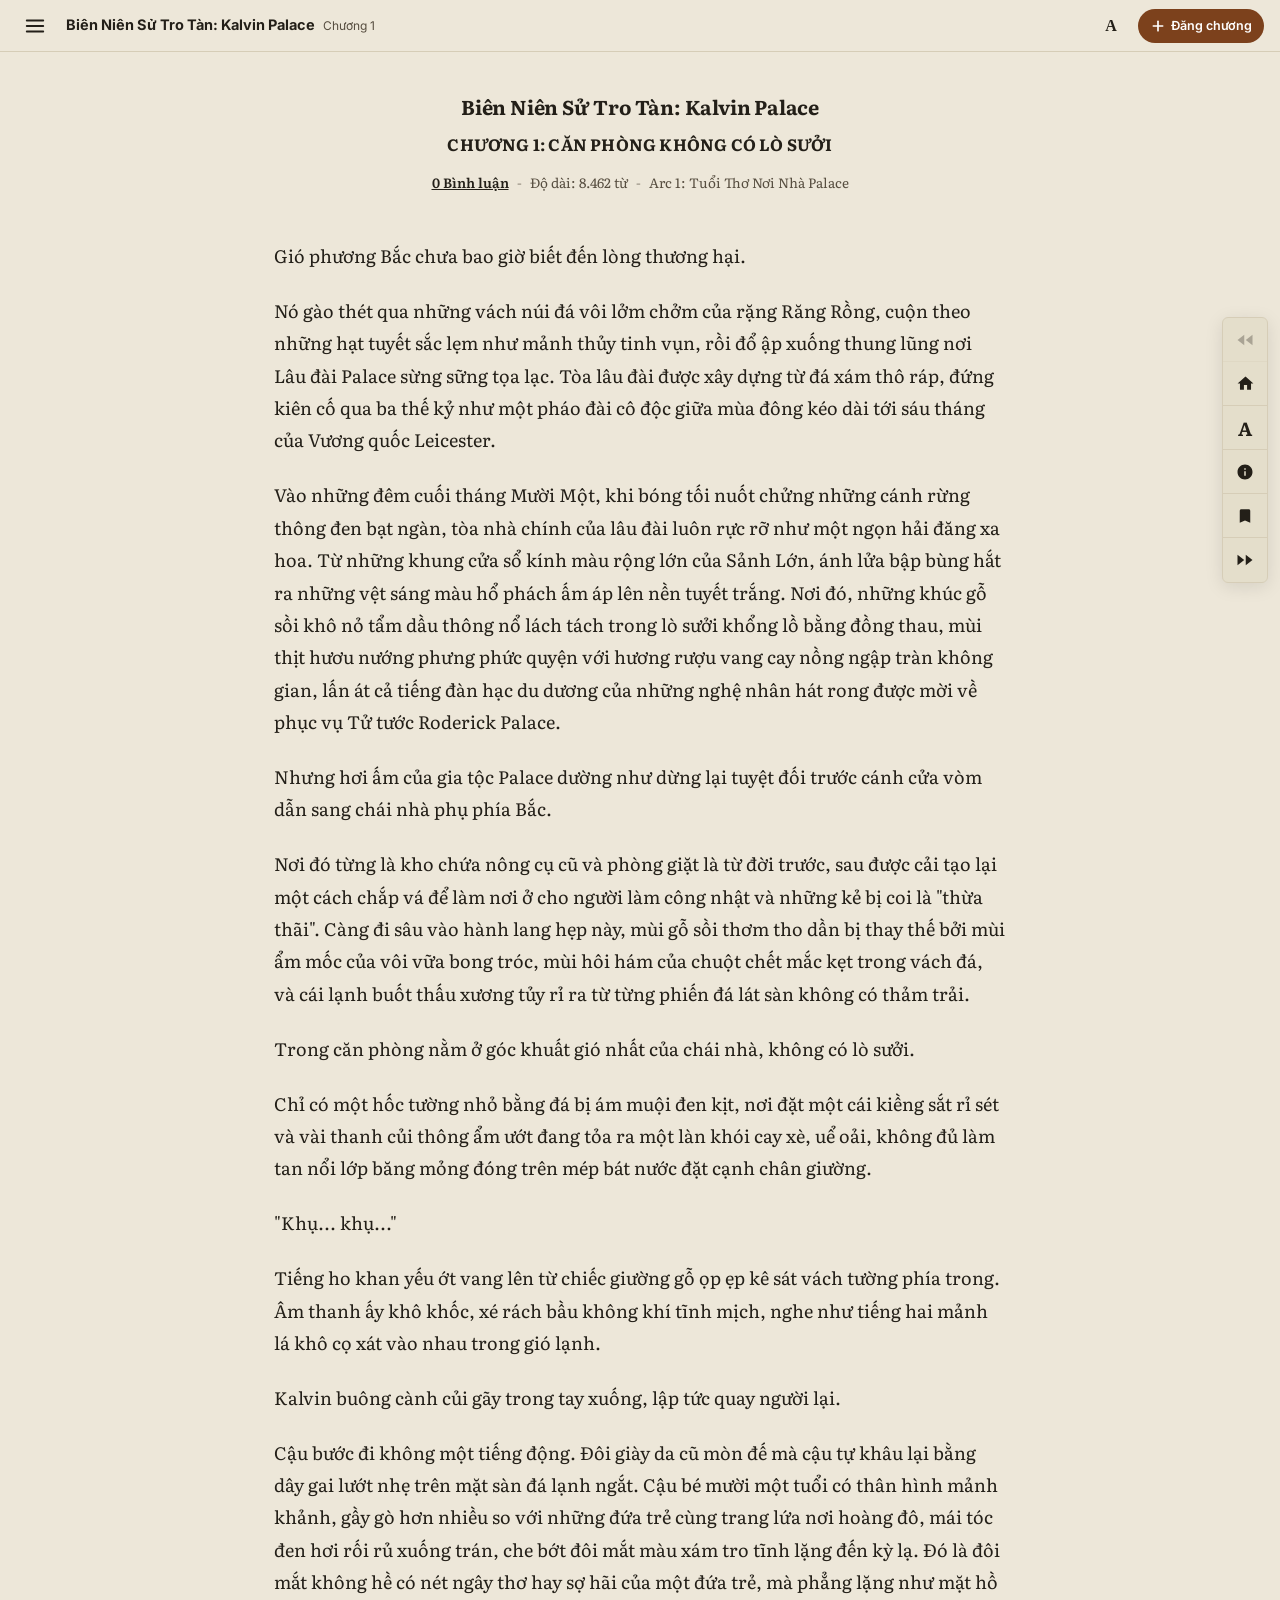
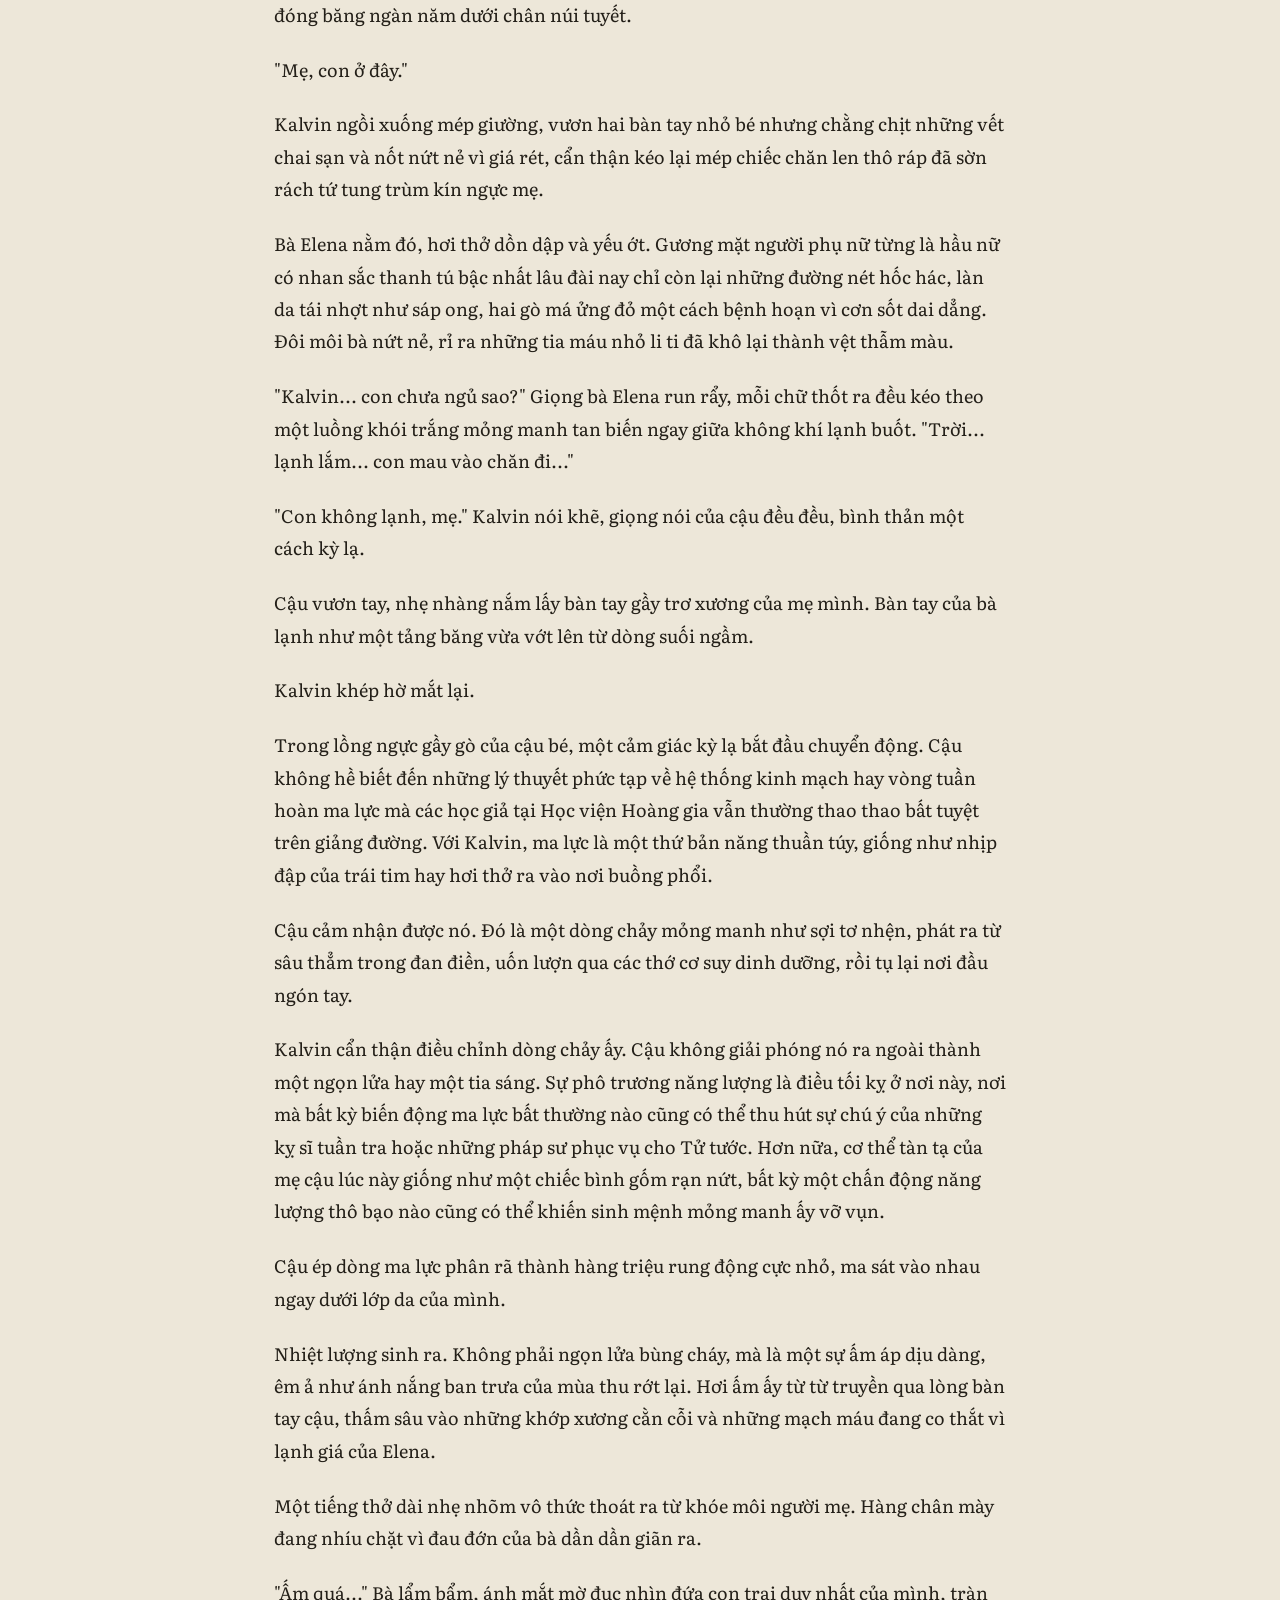
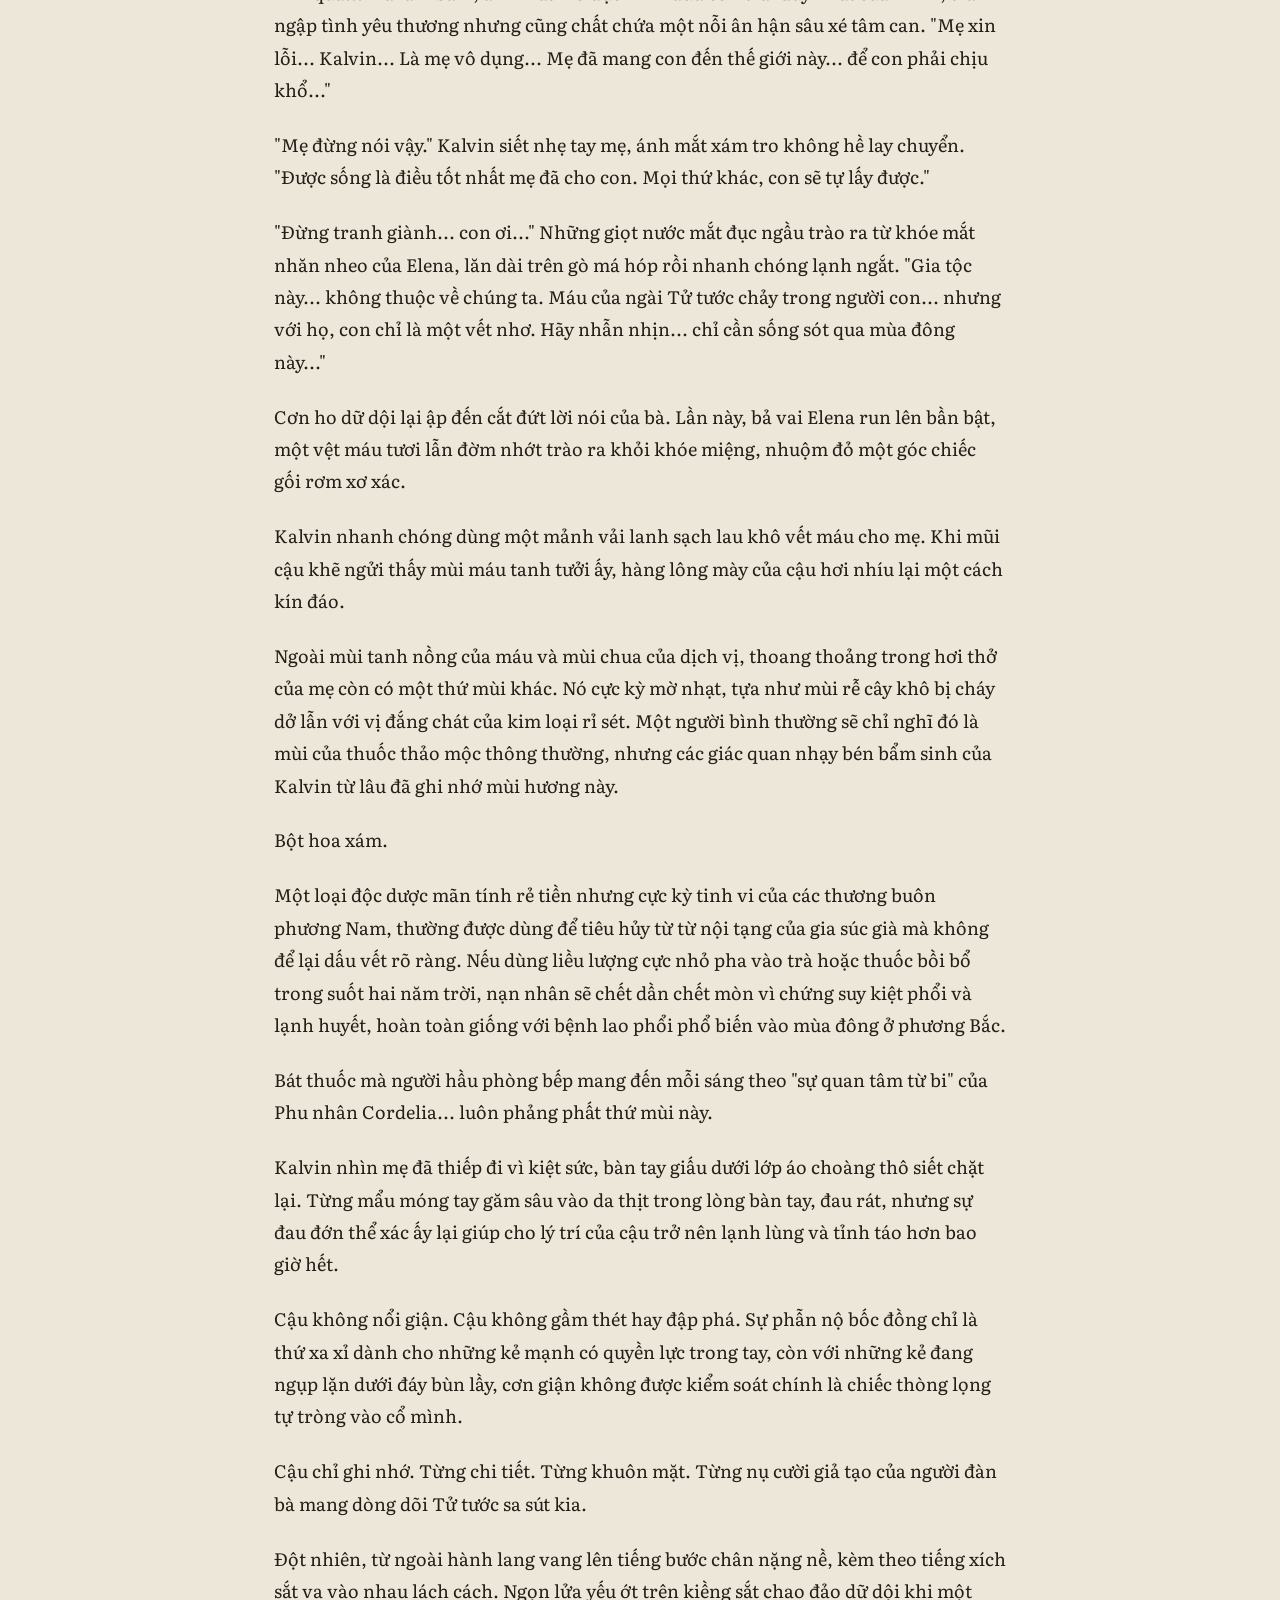
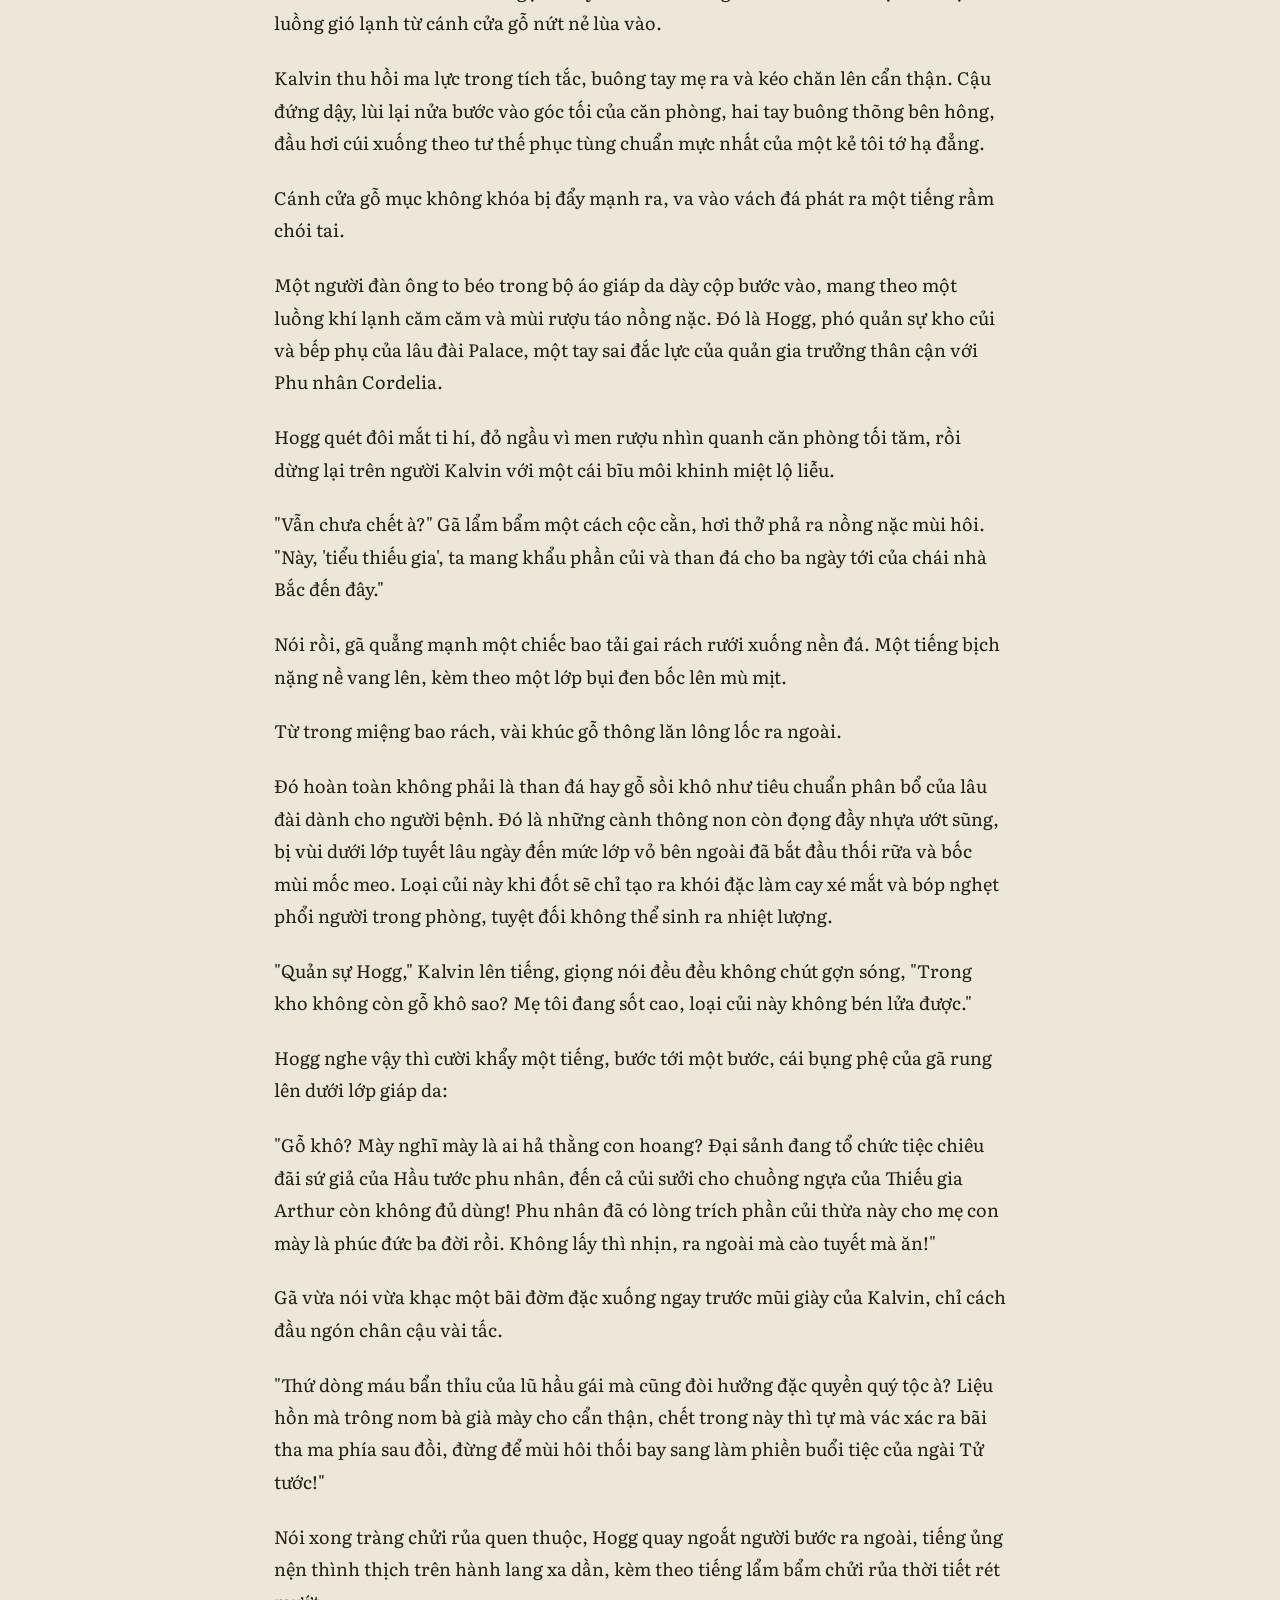
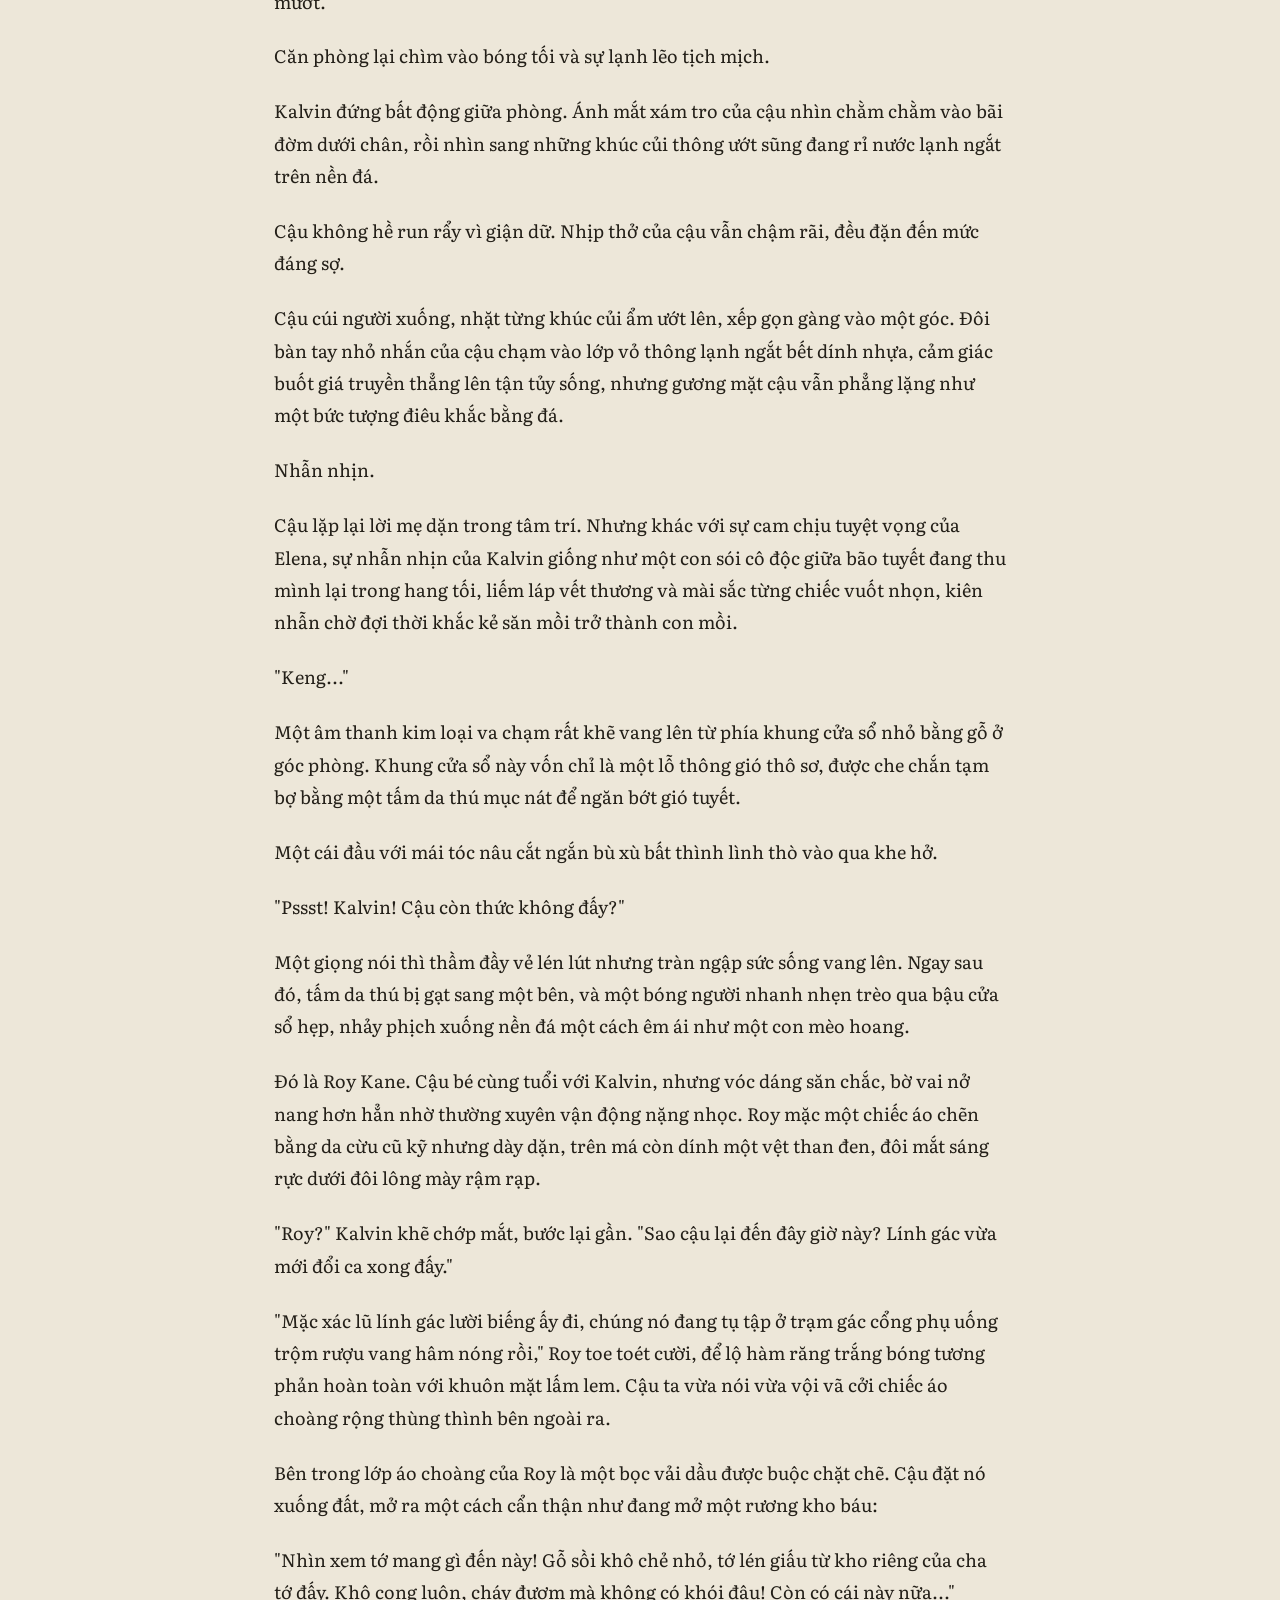
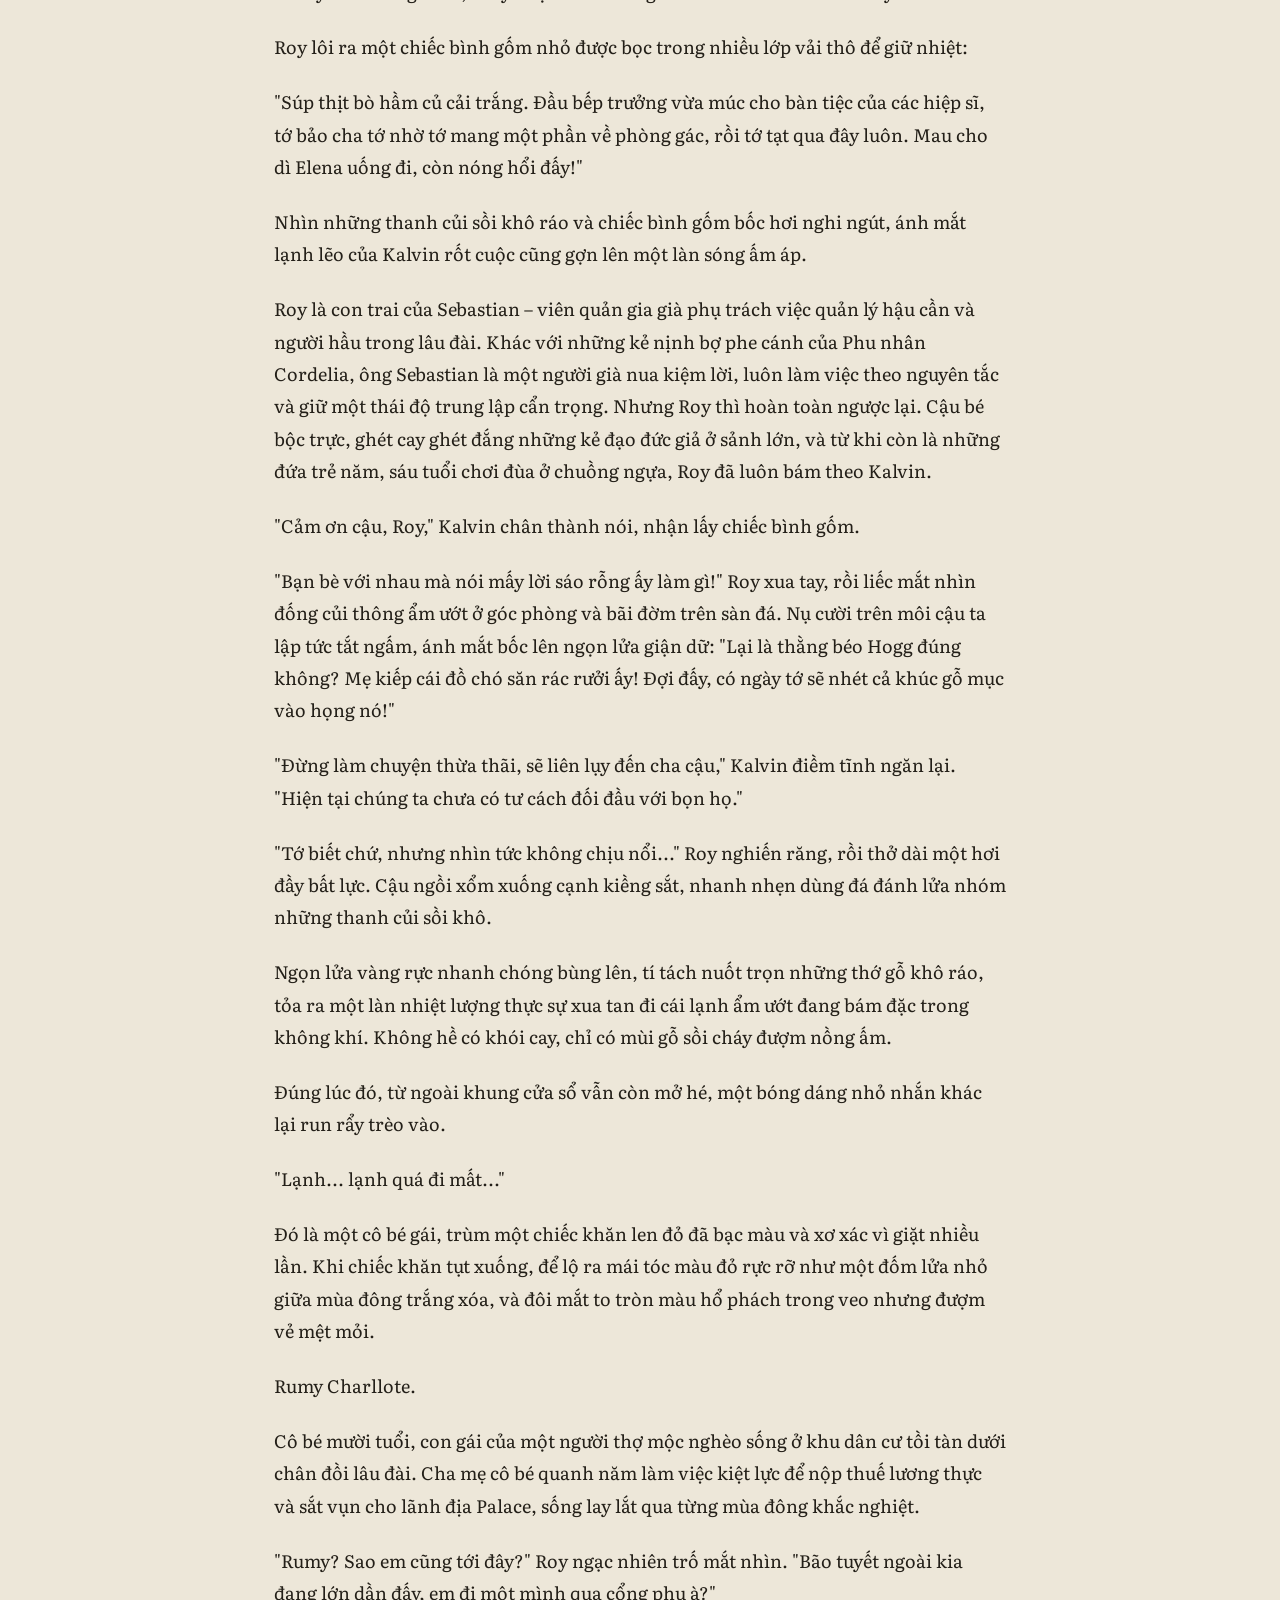
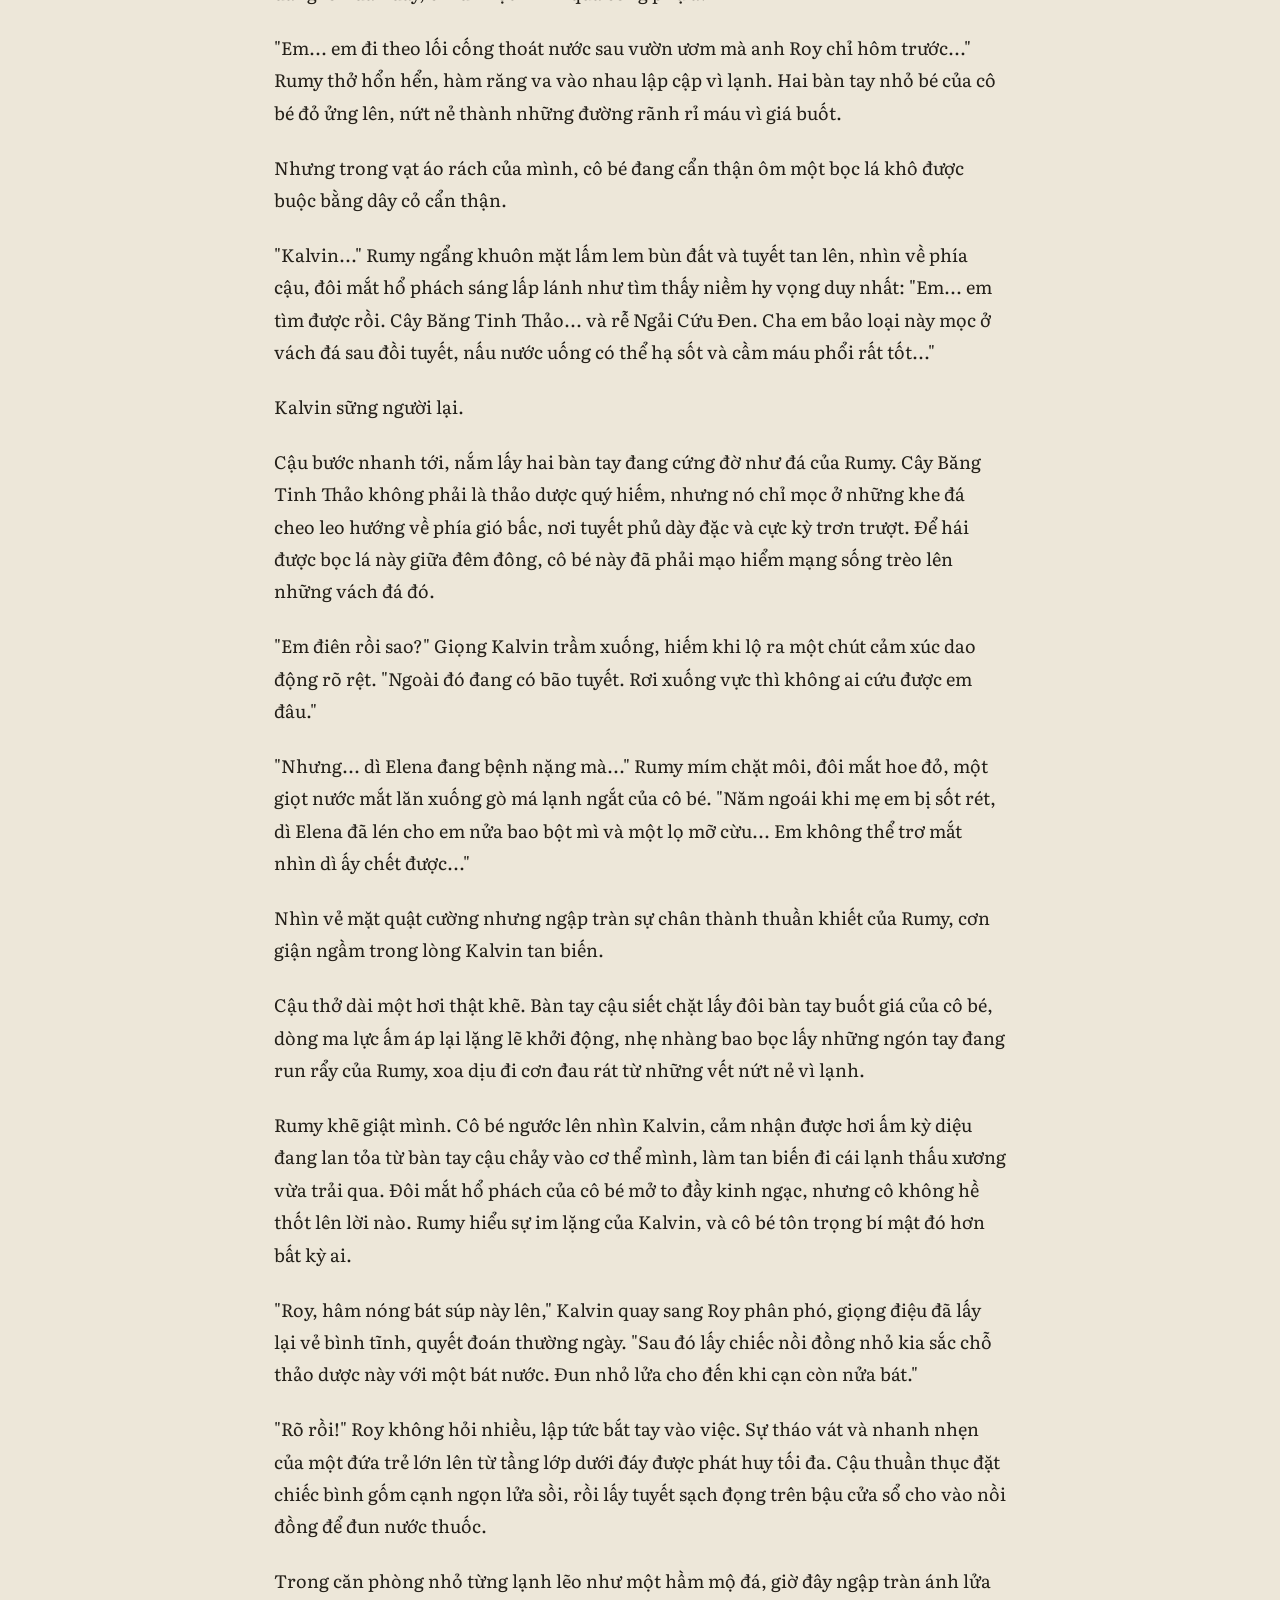
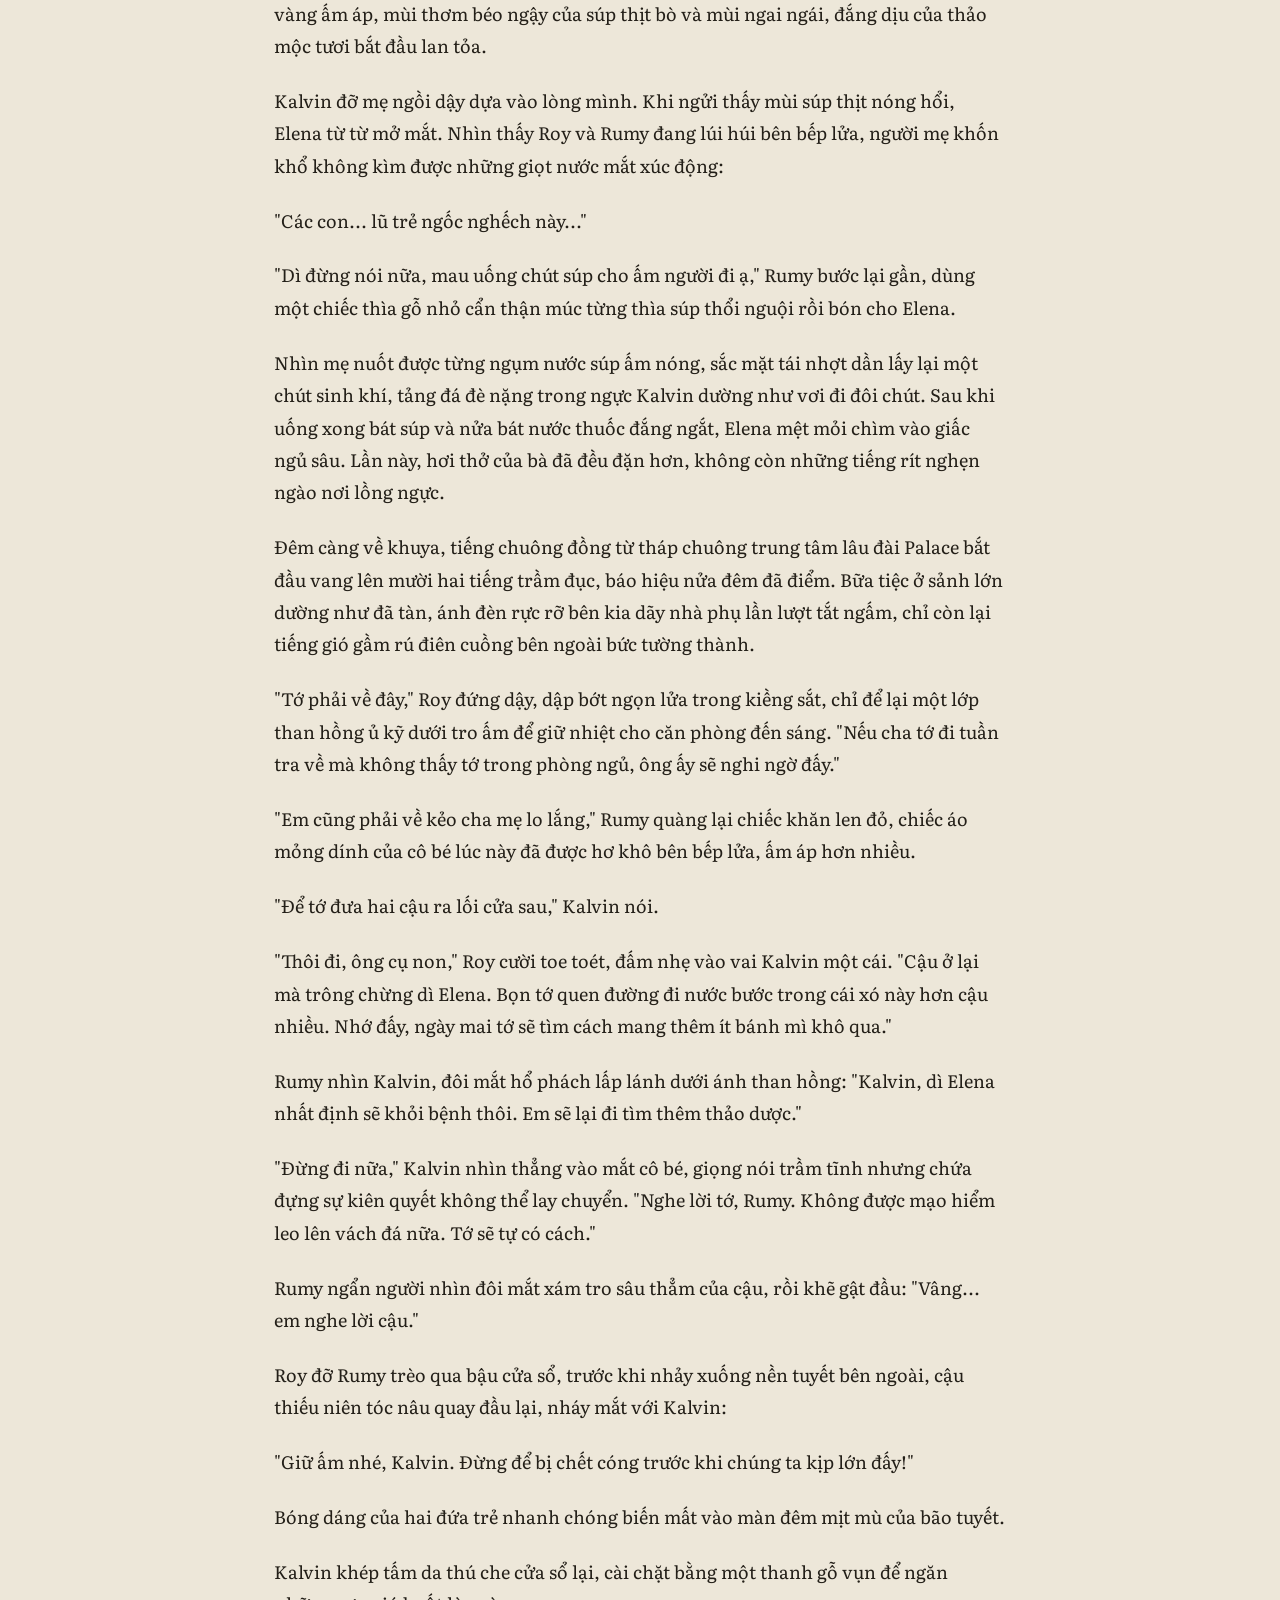
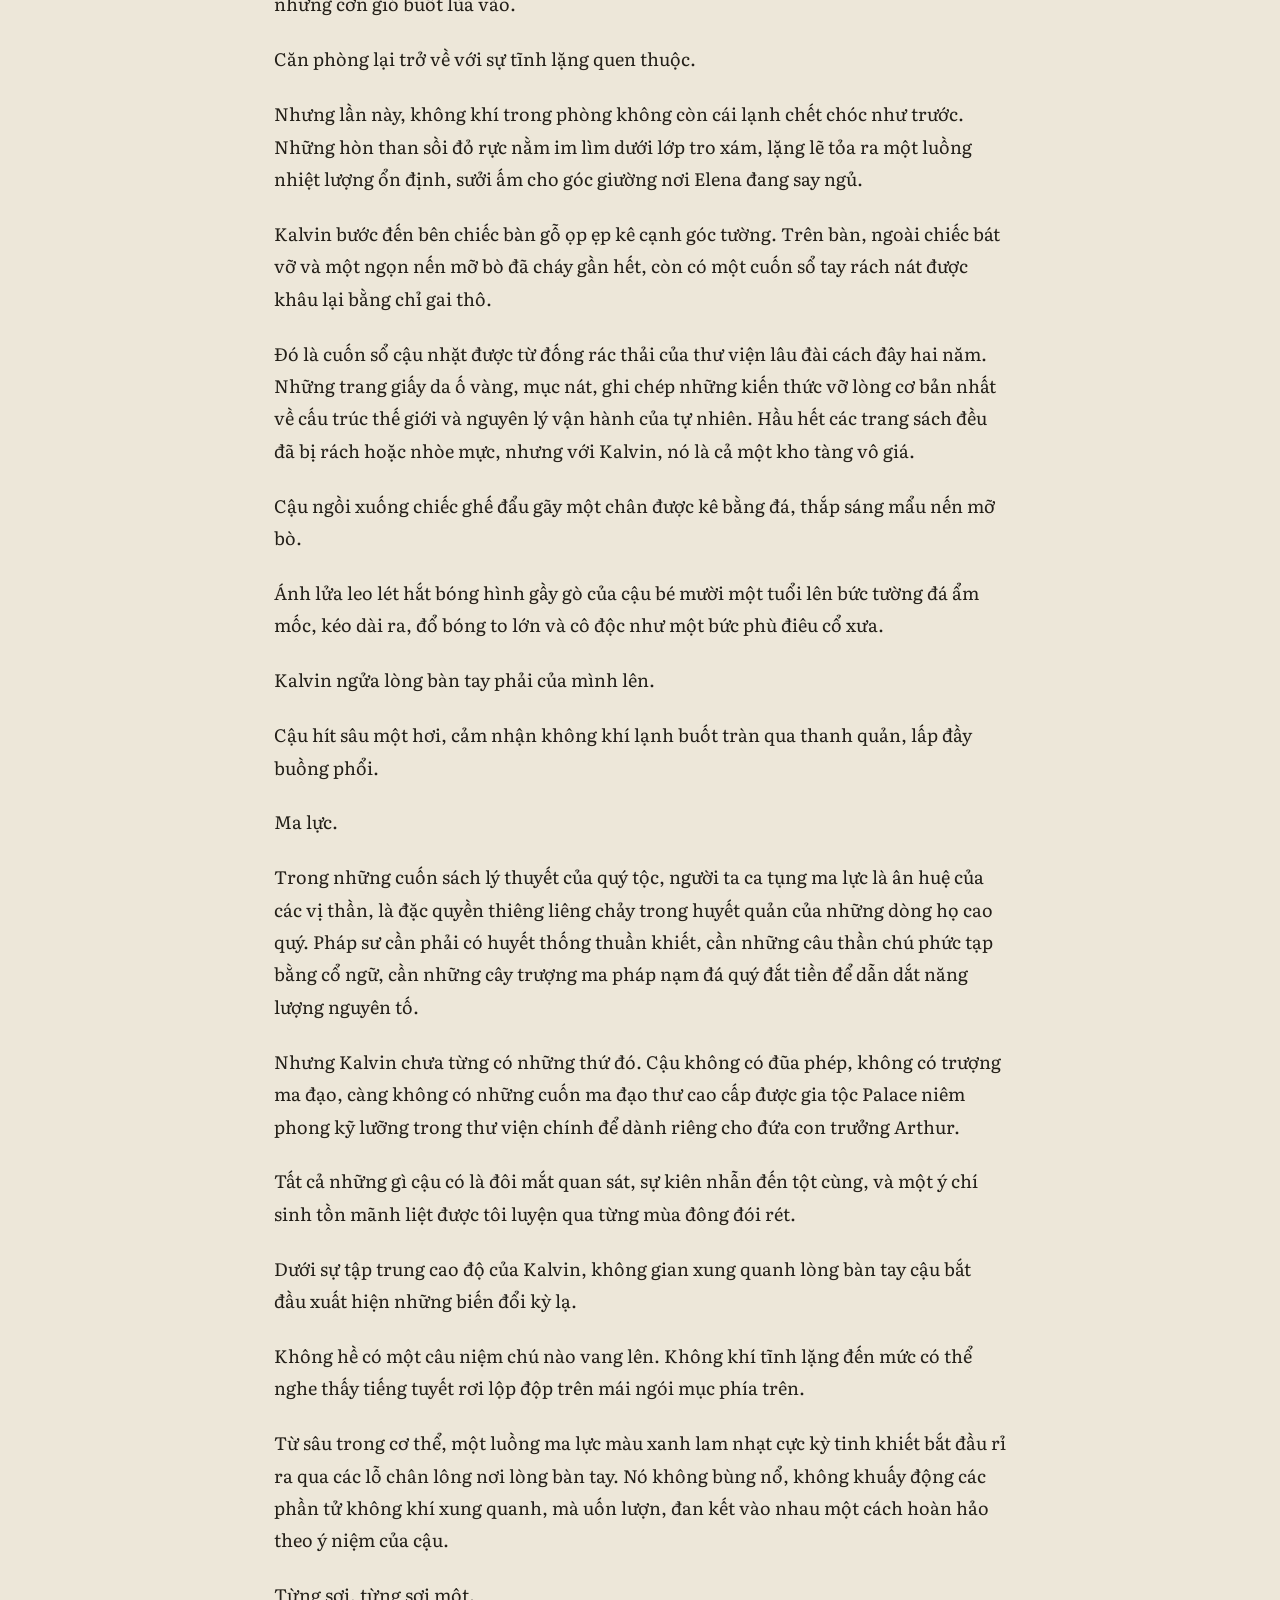
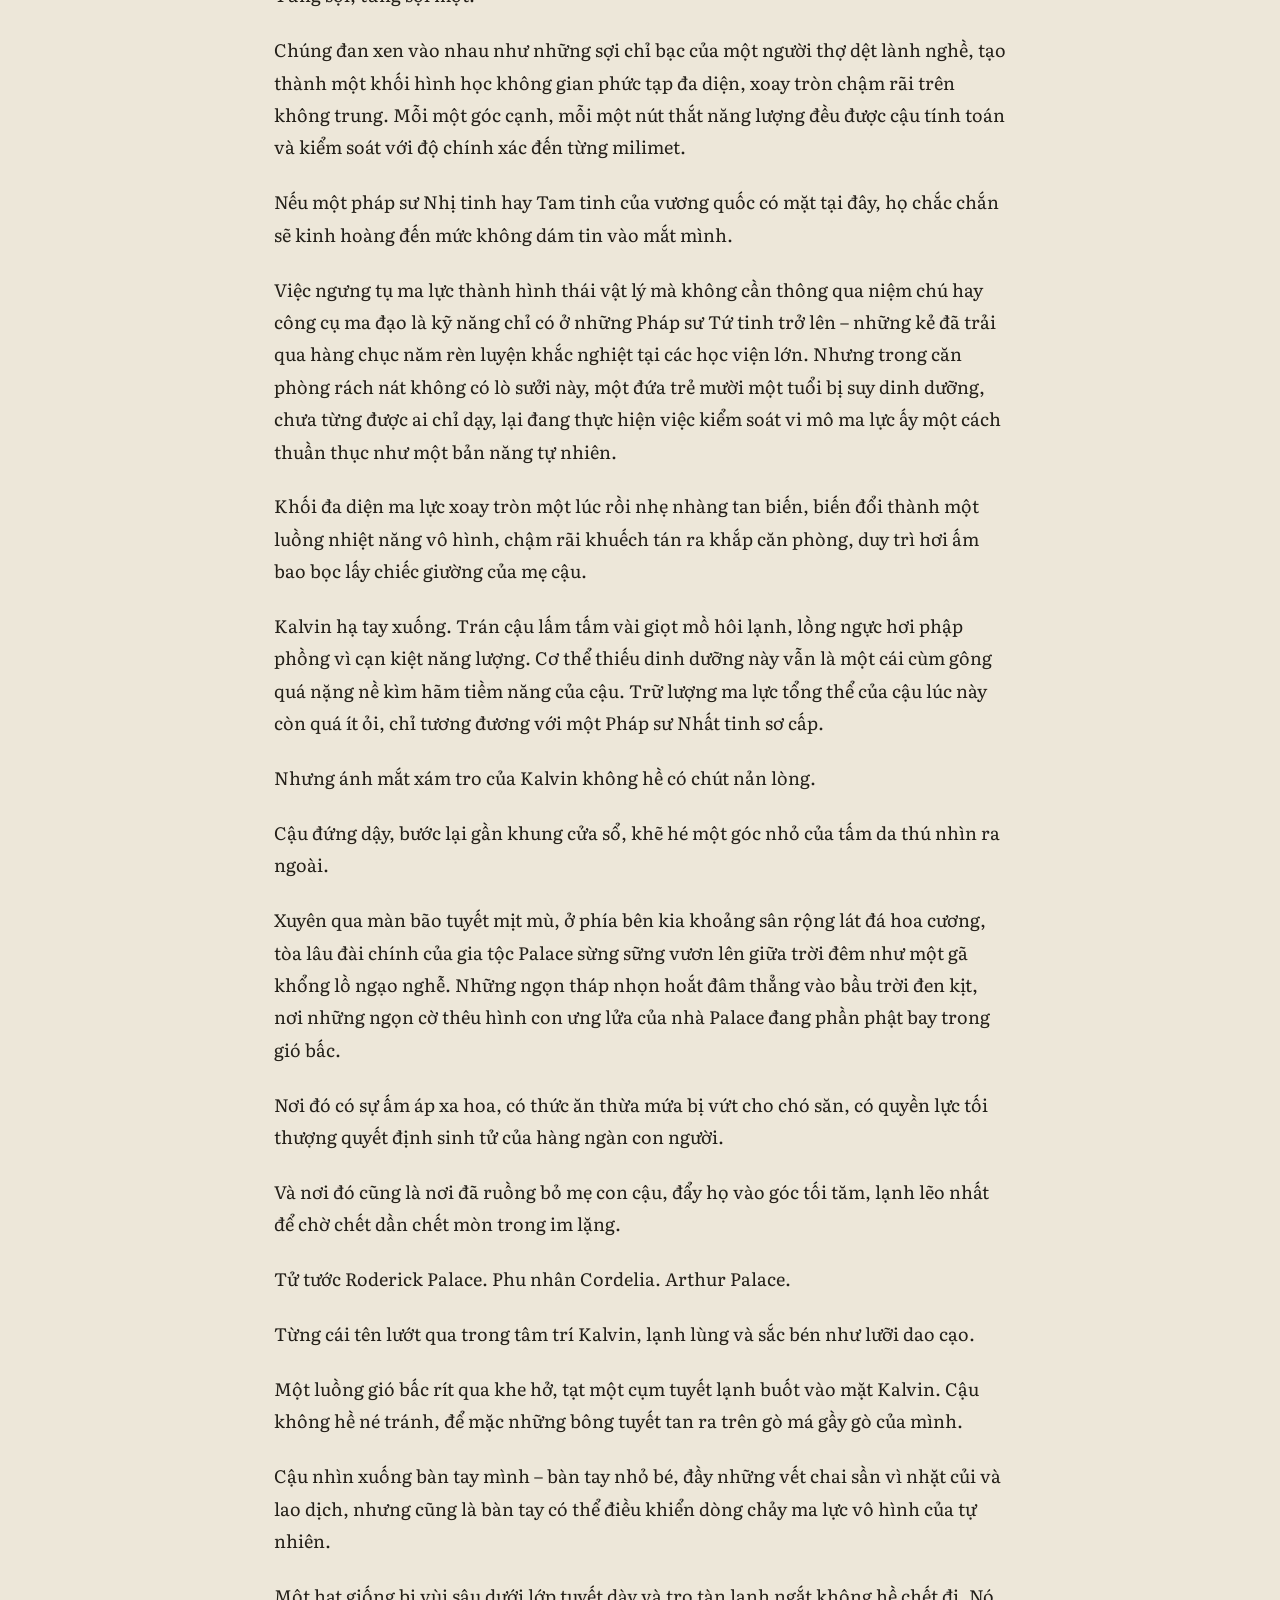
==== commit abf0a38c: "kalvin_v2" ====
--- a/kalvin/index.html
+++ b/kalvin/index.html
@@ -5,10 +5,10 @@
   <meta name="viewport" content="width=device-width, initial-scale=1.0, maximum-scale=5.0, user-scalable=yes">
   <title>Biên Niên Sử Tro Tàn: Kalvin Palace</title>
   
-  <!-- Google Fonts: Literata & Inter for high readability -->
+  <!-- Google Fonts: Literata, Inter, Merriweather -->
   <link rel="preconnect" href="https://fonts.googleapis.com">
   <link rel="preconnect" href="https://fonts.gstatic.com" crossorigin>
-  <link href="https://fonts.googleapis.com/css2?family=Inter:wght@400;500;600;700&family=Literata:ital,opsz,wght@0,7..72,400;0,7..72,600;1,7..72,400&family=Noto+Serif:ital,wght@0,400;0,700;1,400&display=swap" rel="stylesheet">
+  <link href="https://fonts.googleapis.com/css2?family=Inter:wght@400;500;600;700&family=Literata:ital,opsz,wght@0,7..72,400;0,7..72,500;0,7..72,600;1,7..72,400&family=Merriweather:ital,wght@0,300;0,400;0,700;1,300;1,400&display=swap" rel="stylesheet">
   
   <link rel="stylesheet" href="css/style.css">
 </head>
@@ -19,31 +19,28 @@
     <div id="progress-bar"></div>
   </div>
 
-  <!-- Mobile-first Top Navigation Header -->
+  <!-- Minimal Top Header for Mobile & Quick Actions -->
   <header class="app-header">
     <div class="header-left">
       <button id="btn-toggle-menu" class="btn-icon" aria-label="Mục lục chương" title="Mục lục">
-        <svg width="24" height="24" viewBox="0 0 24 24" fill="none" stroke="currentColor" stroke-width="2" stroke-linecap="round" stroke-linejoin="round">
+        <svg width="22" height="22" viewBox="0 0 24 24" fill="none" stroke="currentColor" stroke-width="2" stroke-linecap="round" stroke-linejoin="round">
           <line x1="3" y1="12" x2="21" y2="12"></line>
           <line x1="3" y1="6" x2="21" y2="6"></line>
           <line x1="3" y1="18" x2="21" y2="18"></line>
         </svg>
       </button>
-      <div class="novel-info">
-        <h1 class="novel-title" id="header-novel-title">Biên Niên Sử Tro Tàn</h1>
-        <span class="novel-subtitle" id="header-chapter-badge">Chương 1</span>
+      <div class="header-novel-info">
+        <span class="header-novel-title" id="header-novel-title">Biên Niên Sử Tro Tàn</span>
+        <span class="header-chapter-badge" id="header-chapter-badge">Chương 1</span>
       </div>
     </div>
 
     <div class="header-right">
       <button id="btn-toggle-settings" class="btn-icon" aria-label="Cài đặt đọc" title="Tùy chỉnh giao diện">
-        <svg width="22" height="22" viewBox="0 0 24 24" fill="none" stroke="currentColor" stroke-width="2" stroke-linecap="round" stroke-linejoin="round">
-          <circle cx="12" cy="12" r="3"></circle>
-          <path d="M19.4 15a1.65 1.65 0 0 0 .33 1.82l.06.06a2 2 0 0 1 0 2.83 2 2 0 0 1-2.83 0l-.06-.06a1.65 1.65 0 0 0-1.82-.33 1.65 1.65 0 0 0-1 1.51V21a2 2 0 0 1-2 2 2 2 0 0 1-2-2v-.09A1.65 1.65 0 0 0 9 19.4a1.65 1.65 0 0 0-1.82.33l-.06.06a2 2 0 0 1-2.83 0 2 2 0 0 1 0-2.83l.06-.06a1.65 1.65 0 0 0 .33-1.82 1.65 1.65 0 0 0-1.51-1H3a2 2 0 0 1-2-2 2 2 0 0 1 2-2h.09A1.65 1.65 0 0 0 4.6 9a1.65 1.65 0 0 0-.33-1.82l-.06-.06a2 2 0 0 1 0-2.83 2 2 0 0 1 2.83 0l.06.06a1.65 1.65 0 0 0 1.82.33H9a1.65 1.65 0 0 0 1-1.51V3a2 2 0 0 1 2-2 2 2 0 0 1 2 2v.09a1.65 1.65 0 0 0 1 1.51 1.65 1.65 0 0 0 1.82-.33l.06-.06a2 2 0 0 1 2.83 0 2 2 0 0 1 0 2.83l-.06.06a1.65 1.65 0 0 0-.33 1.82V9a1.65 1.65 0 0 0 1.51 1H21a2 2 0 0 1 2 2 2 2 0 0 1-2 2h-.09a1.65 1.65 0 0 0-1.51 1z"></path>
-        </svg>
+        <span style="font-weight: 700; font-size: 16px; font-family: serif;">A</span>
       </button>
       <button id="btn-open-publish" class="btn-publish" title="Đăng chương mới">
-        <svg width="18" height="18" viewBox="0 0 24 24" fill="none" stroke="currentColor" stroke-width="2.5" stroke-linecap="round" stroke-linejoin="round">
+        <svg width="16" height="16" viewBox="0 0 24 24" fill="none" stroke="currentColor" stroke-width="2.5" stroke-linecap="round" stroke-linejoin="round">
           <line x1="12" y1="5" x2="12" y2="19"></line>
           <line x1="5" y1="12" x2="19" y2="12"></line>
         </svg>
@@ -52,13 +49,58 @@
     </div>
   </header>
 
-  <!-- Reading Customization Panel (Dropdown/Bottom sheet on mobile) -->
+  <!-- Right-Hand Floating Action Dock (Theo đúng thiết kế web truyện) -->
+  <aside class="floating-dock" id="floating-dock" aria-label="Thanh công cụ nhanh">
+    <!-- 1. Previous Chapter (<<) -->
+    <button class="dock-btn" id="dock-btn-prev" title="Chương trước (<<)" aria-label="Chương trước">
+      <svg width="18" height="18" viewBox="0 0 24 24" fill="currentColor">
+        <polygon points="11 19 2 12 11 5 11 19"></polygon>
+        <polygon points="22 19 13 12 22 5 22 19"></polygon>
+      </svg>
+    </button>
+
+    <!-- 2. Home / Table of Contents (🏠) -->
+    <button class="dock-btn" id="dock-btn-home" title="Trang chủ & Mục lục chương (🏠)" aria-label="Mục lục">
+      <svg width="19" height="19" viewBox="0 0 24 24" fill="currentColor">
+        <path d="M10 20v-6h4v6h5v-8h3L12 3 2 12h3v8z"/>
+      </svg>
+    </button>
+
+    <!-- 3. Reading Settings (A) -->
+    <button class="dock-btn" id="dock-btn-settings" title="Tùy chỉnh đọc (A)" aria-label="Cài đặt đọc">
+      <span class="dock-letter-a">A</span>
+    </button>
+
+    <!-- 4. Novel Info (ℹ️) -->
+    <button class="dock-btn" id="dock-btn-info" title="Thông tin truyện (ℹ️)" aria-label="Thông tin truyện">
+      <svg width="18" height="18" viewBox="0 0 24 24" fill="currentColor">
+        <path d="M12 2C6.48 2 2 6.48 2 12s4.48 10 10 10 10-4.48 10-10S17.52 2 12 2zm1 15h-2v-6h2v6zm0-8h-2V7h2v2z"/>
+      </svg>
+    </button>
+
+    <!-- 5. Bookmark (🔖) -->
+    <button class="dock-btn" id="dock-btn-bookmark" title="Đánh dấu trang (🔖)" aria-label="Đánh dấu trang">
+      <svg width="18" height="18" viewBox="0 0 24 24" fill="currentColor">
+        <path d="M17 3H7c-1.1 0-1.99.9-1.99 2L5 21l7-3 7 3V5c0-1.1-.9-2-2-2z"/>
+      </svg>
+    </button>
+
+    <!-- 6. Next Chapter (>>) -->
+    <button class="dock-btn" id="dock-btn-next" title="Chương tiếp theo (>>)" aria-label="Chương tiếp theo">
+      <svg width="18" height="18" viewBox="0 0 24 24" fill="currentColor">
+        <polygon points="13 19 22 12 13 5 13 19"></polygon>
+        <polygon points="2 19 11 12 2 5 2 19"></polygon>
+      </svg>
+    </button>
+  </aside>
+
+  <!-- Reading Customization Panel (Dropdown/Popup) -->
   <div id="settings-panel" class="settings-panel hidden">
     <div class="settings-group">
       <label class="settings-label">Chế độ màu</label>
       <div class="theme-buttons">
+        <button class="btn-theme sepia active" data-theme="sepia" title="Giấy Cũ (Sepia dịu mắt)">Giấy Cũ</button>
         <button class="btn-theme light" data-theme="light" title="Chế độ Sáng">Sáng</button>
-        <button class="btn-theme sepia active" data-theme="sepia" title="Giấy Cũ (Dịu mắt)">Giấy Cũ</button>
         <button class="btn-theme dark" data-theme="dark" title="Chế độ Đêm (OLED)">Đêm</button>
       </div>
     </div>
@@ -90,9 +132,21 @@
       </div>
       <input type="range" id="line-height-slider" min="1.4" max="2.4" step="0.1" value="1.8">
     </div>
-  </div>
-
-  <!-- Table of Contents Drawer (Side Drawer / Modal on Mobile) -->
+
+    <div class="settings-group">
+      <div class="settings-slider-header">
+        <label class="settings-label">Độ rộng trang</label>
+        <span id="reader-width-val">Chuẩn</span>
+      </div>
+      <div class="width-buttons">
+        <button class="btn-width" data-width="680">Gọn</button>
+        <button class="btn-width active" data-width="780">Chuẩn</button>
+        <button class="btn-width" data-width="920">Rộng</button>
+      </div>
+    </div>
+  </div>
+
+  <!-- Table of Contents Drawer (Mục lục trượt) -->
   <aside id="drawer-menu" class="drawer-menu">
     <div class="drawer-overlay" id="drawer-overlay"></div>
     <div class="drawer-content">
@@ -135,36 +189,30 @@
     </div>
   </aside>
 
-  <!-- Main Reader Container -->
+  <!-- Main Reader Container (Định dạng chuẩn theo hình minh họa) -->
   <main class="reader-container" id="reader-container">
-    <!-- Chapter Header -->
+    <!-- Chapter Header (Format đúng như hình 2) -->
     <header class="chapter-header" id="chapter-header">
-      <div class="arc-badge" id="chapter-arc">Arc 1: Tuổi Thơ Nơi Nhà Palace</div>
-      <h2 class="chapter-title" id="chapter-title">Chương 1: Căn Phòng Không Có Lò Sưởi</h2>
-      <div class="chapter-meta">
-        <span id="chapter-word-count">~3.500 từ</span>
-        <span class="meta-dot">•</span>
-        <span id="chapter-read-time">~10 phút đọc</span>
-        <span id="chapter-has-illus-badge" class="illus-badge hidden">🖼️ Có ảnh minh họa</span>
+      <h1 class="main-novel-title" id="main-novel-title">Biên Niên Sử Tro Tàn</h1>
+      <h2 class="main-chapter-title" id="main-chapter-title">CHƯƠNG 1: CĂN PHÒNG KHÔNG CÓ LÒ SƯỞI</h2>
+      
+      <!-- Meta line: X Bình luận - Độ dài: X từ - Cập nhật -->
+      <div class="chapter-meta-bar">
+        <a href="#comments-section" class="meta-link" id="meta-comments-link">0 Bình luận</a>
+        <span class="meta-separator">-</span>
+        <span id="chapter-word-count">Độ dài: 8,462 từ</span>
+        <span class="meta-separator">-</span>
+        <span id="chapter-arc-name">Arc 1: Tuổi Thơ Nơi Nhà Palace</span>
       </div>
     </header>
 
-    <!-- Top Illustrations Banner (if any) -->
-    <section id="chapter-top-illustrations" class="illustration-section hidden"></section>
-
-    <!-- Chapter Content Body -->
+    <!-- Chapter Content Body (Đoạn văn hoàn chỉnh, không bị gãy dòng, không text-indent) -->
     <article class="chapter-content" id="chapter-content">
       <!-- Paragraphs and inline images injected via JS -->
       <div class="loading-spinner">Đang tải nội dung chương...</div>
     </article>
 
-    <!-- Bottom Illustrations Gallery (e.g. Manga pages, storyboard) -->
-    <section id="chapter-bottom-illustrations" class="illustration-gallery-section hidden">
-      <h3 class="gallery-title">🎨 Tranh Minh Họa & Bản Thảo Manga</h3>
-      <div class="gallery-grid" id="bottom-illustrations-grid"></div>
-    </section>
-
-    <!-- Navigation Footer Controls -->
+    <!-- Bottom Navigation Controls -->
     <nav class="chapter-nav-bottom" aria-label="Điều hướng chương">
       <button id="btn-prev-chapter" class="btn-nav" title="Chương trước">
         <svg width="20" height="20" viewBox="0 0 24 24" fill="none" stroke="currentColor" stroke-width="2" stroke-linecap="round" stroke-linejoin="round">
@@ -186,6 +234,33 @@
         </svg>
       </button>
     </nav>
+
+    <!-- Comments Section (Bình luận chương) -->
+    <section class="comments-section" id="comments-section">
+      <div class="comments-header">
+        <h3 class="comments-title">
+          <span>💬 Bình Luận (<span id="comments-count">0</span>)</span>
+        </h3>
+      </div>
+
+      <!-- Add Comment Form -->
+      <form id="form-comment" class="comment-form">
+        <div class="form-row">
+          <input type="text" id="comment-author" placeholder="Tên của bạn..." required>
+        </div>
+        <div class="form-row">
+          <textarea id="comment-text" rows="3" placeholder="Chia sẻ cảm nghĩ của bạn về chương này..." required></textarea>
+        </div>
+        <div class="comment-form-actions">
+          <button type="submit" class="btn-primary btn-sm">Gửi bình luận</button>
+        </div>
+      </form>
+
+      <!-- Comments List -->
+      <div class="comments-list" id="comments-list">
+        <!-- Rendered by JS -->
+      </div>
+    </section>
 
     <!-- Bottom Actions -->
     <div class="reader-bottom-actions">
@@ -198,17 +273,71 @@
     </div>
   </main>
 
+  <!-- Novel Info Modal (ℹ️) -->
+  <div id="info-modal" class="modal-backdrop hidden">
+    <div class="modal-card">
+      <div class="modal-header">
+        <h2 class="modal-title">ℹ️ Thông Tin Tác Phẩm</h2>
+        <button id="btn-close-info-modal" class="btn-icon" aria-label="Đóng">&times;</button>
+      </div>
+      <div class="modal-body-scroll">
+        <div class="info-section">
+          <h3 class="info-title">Biên Niên Sử Tro Tàn: Kalvin Palace</h3>
+          <p class="info-aliases"><em>Tên khác: Nam Tước Của Vùng Đất Chết | Đứa Con Bị Lãng Quên Của Nhà Palace</em></p>
+          <div class="info-tags">
+            <span class="info-tag">Seinen Light Novel</span>
+            <span class="info-tag">High Fantasy</span>
+            <span class="info-tag">Quản trị lãnh địa</span>
+            <span class="info-tag">Học viện quý tộc</span>
+            <span class="info-tag">Chiến tranh sinh tồn</span>
+          </div>
+          <p class="info-desc">
+            Câu chuyện về Kalvin Palace, đứa con hoang bị khinh rẻ của gia tộc Tử tước Palace. Bằng trí tuệ sắc bén, khả năng kiểm soát ma lực vi mô phi thường và tình bạn sinh tử cùng Roy và Rumy, cậu từng bước vượt qua nghịch cảnh để tự tay đúc nên vương miện của riêng mình.
+          </p>
+        </div>
+
+        <div class="info-section">
+          <h4 class="info-subtitle">Bộ Ba Nhân Vật Chính</h4>
+          <ul class="info-list">
+            <li><strong>Kalvin Palace (Trí tuệ & Vi mô ma lực):</strong> Trầm tĩnh, thận trọng, lọc độc tố, kiểm soát cấu trúc ma pháp ở cấp độ vi mô.</li>
+            <li><strong>Rumy Charlotte (Trái tim & Thánh nữ):</strong> Dịu dàng nhưng kiên cường, thiên phú Thánh thuật trị liệu bẩm sinh tối thượng.</li>
+            <li><strong>Roy Kane (Thanh kiếm & Võ sĩ cận chiến):</strong> Trung kiên, phóng khoáng, phản xạ chiến đấu và vận hành Khí siêu phàm.</li>
+          </ul>
+        </div>
+
+        <div class="info-section">
+          <h4 class="info-subtitle">Hệ Thống Sức Mạnh</h4>
+          <ul class="info-list">
+            <li><strong>Khí & Kiếm Thuật:</strong> Vận hành Khí trong kinh mạch, bộc phát sức mạnh cơ bắp và phản xạ.</li>
+            <li><strong>Ma Pháp Tinh Cấp:</strong> Từ Nhất tinh đến Thất tinh, đòi hỏi cấu trúc thần chú và khả năng điều hướng mana.</li>
+            <li><strong>Thánh Thuật:</strong> Năng lượng thanh tẩy hiếm có, khắc chế ma khí và tái sinh tế bào.</li>
+          </ul>
+        </div>
+      </div>
+    </div>
+  </div>
+
+  <!-- Bookmarks Modal (🔖) -->
+  <div id="bookmarks-modal" class="modal-backdrop hidden">
+    <div class="modal-card">
+      <div class="modal-header">
+        <h2 class="modal-title">🔖 Dấu Trang Đã Lưu</h2>
+        <button id="btn-close-bookmarks-modal" class="btn-icon" aria-label="Đóng">&times;</button>
+      </div>
+      <div class="modal-body-scroll">
+        <div id="bookmarks-list" class="bookmarks-list">
+          <!-- Populated by JS -->
+        </div>
+      </div>
+    </div>
+  </div>
+
   <!-- Publish / Add Chapter Modal -->
   <div id="publish-modal" class="modal-backdrop hidden">
     <div class="modal-card">
       <div class="modal-header">
         <h2 class="modal-title">✍️ Đăng Chương Mới</h2>
-        <button id="btn-close-publish-modal" class="btn-icon" aria-label="Đóng">
-          <svg width="24" height="24" viewBox="0 0 24 24" fill="none" stroke="currentColor" stroke-width="2" stroke-linecap="round" stroke-linejoin="round">
-            <line x1="18" y1="6" x2="6" y2="18"></line>
-            <line x1="6" y1="6" x2="18" y2="18"></line>
-          </svg>
-        </button>
+        <button id="btn-close-publish-modal" class="btn-icon" aria-label="Đóng">&times;</button>
       </div>
 
       <form id="form-publish-chapter" class="publish-form">
@@ -236,8 +365,7 @@
 
         <div class="form-group">
           <label for="input-chap-content">Nội dung chương *</label>
-          <textarea id="input-chap-content" rows="12" required placeholder="Dán nội dung chương vào đây. Bạn có thể sử dụng các đoạn văn thông thường hoặc định dạng Markdown."></textarea>
-          <div class="form-help">Mẹo: Để chèn ảnh minh họa vào giữa văn bản, nhập thẻ <code>[ảnh: 1]</code> tại vị trí mong muốn.</div>
+          <textarea id="input-chap-content" rows="12" required placeholder="Dán nội dung chương vào đây. Các đoạn văn cách nhau bằng một dòng trống."></textarea>
         </div>
 
         <!-- Illustrations Section in Publish Form -->
@@ -268,12 +396,12 @@
     </div>
   </div>
 
+  <!-- Toast notification -->
+  <div id="toast" class="toast hidden"></div>
+
   <!-- Scripts -->
-  <!-- 1. Bundled chapter data (works offline & local file:// without CORS issues) -->
   <script src="js/chapters-data.js"></script>
-  <!-- 2. Main Reader Application -->
   <script src="js/app.js"></script>
-  <!-- 3. Publish & Backup Logic -->
   <script src="js/publish.js"></script>
 </body>
 </html>
--- a/kalvin/css/style.css
+++ b/kalvin/css/style.css
@@ -1,60 +1,57 @@
 /* ==========================================================================
-   Biên Niên Sử Tro Tàn - Mobile-First Novel Reader Stylesheet
+   Biên Niên Sử Tro Tàn - Standard Novel Reader Stylesheet
+   Theo đúng định dạng web truyện chuyên nghiệp (Image 2)
    ========================================================================== */
 
 :root {
-  /* Common spacing and layout */
-  --header-height: 56px;
-  --max-content-width: 740px;
-  --radius-sm: 8px;
-  --radius-md: 12px;
-  --radius-lg: 16px;
-  --transition-fast: 0.2s ease;
-  --transition-normal: 0.3s cubic-bezier(0.2, 0.8, 0.2, 1);
-  --shadow-sm: 0 2px 8px rgba(0, 0, 0, 0.06);
-  --shadow-md: 0 4px 20px rgba(0, 0, 0, 0.12);
-  --shadow-lg: 0 10px 30px rgba(0, 0, 0, 0.2);
-
-  /* Reader dynamic typography variables */
-  --reader-font-size: 19px;
+  --header-height: 52px;
+  --max-content-width: 780px;
+  --radius-sm: 6px;
+  --radius-md: 10px;
+  --radius-lg: 14px;
+  --transition-fast: 0.15s ease;
+  --transition-normal: 0.25s cubic-bezier(0.2, 0.8, 0.2, 1);
+
+  /* Reader Typography Defaults */
+  --reader-font-size: 18px;
   --reader-line-height: 1.8;
-  --reader-font-family: 'Literata', 'Noto Serif', Georgia, serif;
+  --reader-font-family: 'Literata', 'Merriweather', -apple-system, serif;
 }
 
 /* --------------------------------------------------------------------------
-   Themes: Sepia (Default), Dark (OLED), Light
+   Themes: Sepia (Đúng màu mẫu hình 2), Dark (OLED), Light
    -------------------------------------------------------------------------- */
 
 body.theme-sepia {
-  --bg-color: #f6efe2;
-  --bg-surface: #efe5d4;
-  --bg-surface-elevated: #e6dac6;
-  --text-primary: #3d3122;
-  --text-secondary: #746452;
-  --text-muted: #968674;
-  --border-color: #e0d4c1;
-  --accent-color: #8c4a23;
-  --accent-hover: #723a1a;
+  --bg-color: #ede7d9;
+  --bg-surface: #e4decb;
+  --bg-surface-elevated: #dcd4be;
+  --text-primary: #231f18;
+  --text-secondary: #574e40;
+  --text-muted: #7f7462;
+  --border-color: #d6cdb7;
+  --accent-color: #7c411c;
+  --accent-hover: #633214;
   --accent-text: #ffffff;
-  --header-bg: rgba(246, 239, 226, 0.92);
-  --modal-backdrop: rgba(45, 35, 25, 0.65);
-  --highlight-bg: #ecdcb9;
+  --header-bg: rgba(237, 231, 217, 0.94);
+  --modal-backdrop: rgba(35, 30, 24, 0.65);
+  --highlight-bg: #dfd6be;
 }
 
 body.theme-dark {
-  --bg-color: #121214;
-  --bg-surface: #1a1a1e;
-  --bg-surface-elevated: #24242a;
+  --bg-color: #131316;
+  --bg-surface: #1b1b20;
+  --bg-surface-elevated: #24242c;
   --text-primary: #e4e4e7;
   --text-secondary: #a1a1aa;
   --text-muted: #71717a;
-  --border-color: #27272a;
+  --border-color: #2b2b34;
   --accent-color: #e27d3b;
   --accent-hover: #f08e4f;
-  --accent-text: #121214;
-  --header-bg: rgba(18, 18, 20, 0.92);
+  --accent-text: #131316;
+  --header-bg: rgba(19, 19, 22, 0.94);
   --modal-backdrop: rgba(0, 0, 0, 0.8);
-  --highlight-bg: #272320;
+  --highlight-bg: #2b2b35;
 }
 
 body.theme-light {
@@ -63,19 +60,19 @@
   --bg-surface-elevated: #e5e5df;
   --text-primary: #18181b;
   --text-secondary: #52525b;
-  --text-muted: #a1a1aa;
-  --border-color: #e4e4e7;
+  --text-muted: #8e8e93;
+  --border-color: #e2e2e6;
   --accent-color: #9a3412;
   --accent-hover: #7c2d12;
   --accent-text: #ffffff;
-  --header-bg: rgba(250, 250, 248, 0.92);
+  --header-bg: rgba(250, 250, 248, 0.94);
   --modal-backdrop: rgba(24, 24, 27, 0.5);
-  --highlight-bg: #fde8d7;
+  --highlight-bg: #f5eedf;
 }
 
 /* Font Families */
 body.font-serif {
-  --reader-font-family: 'Literata', 'Noto Serif', Georgia, serif;
+  --reader-font-family: 'Literata', 'Merriweather', 'Noto Serif', Georgia, serif;
 }
 
 body.font-sans {
@@ -83,7 +80,7 @@
 }
 
 /* --------------------------------------------------------------------------
-   Base & Reset
+   Reset & Base
    -------------------------------------------------------------------------- */
 
 * {
@@ -104,12 +101,12 @@
   font-family: var(--reader-font-family);
   min-height: 100vh;
   transition: background-color var(--transition-normal), color var(--transition-normal);
-  line-height: 1.5;
+  line-height: var(--reader-line-height);
   overflow-x: hidden;
 }
 
 /* --------------------------------------------------------------------------
-   Reading Progress Bar
+   Progress Bar
    -------------------------------------------------------------------------- */
 
 #progress-bar-container {
@@ -117,8 +114,7 @@
   top: 0;
   left: 0;
   width: 100%;
-  height: 3.5px;
-  background: transparent;
+  height: 3px;
   z-index: 1000;
   pointer-events: none;
 }
@@ -131,23 +127,22 @@
 }
 
 /* --------------------------------------------------------------------------
-   App Header (Mobile-First Sticky Bar)
+   Top Minimal Header
    -------------------------------------------------------------------------- */
 
 .app-header {
   position: sticky;
   top: 0;
-  z-index: 900;
+  z-index: 850;
   height: var(--header-height);
   background-color: var(--header-bg);
-  backdrop-filter: blur(12px);
-  -webkit-backdrop-filter: blur(12px);
+  backdrop-filter: blur(10px);
+  -webkit-backdrop-filter: blur(10px);
   border-bottom: 1px solid var(--border-color);
   display: flex;
   align-items: center;
   justify-content: space-between;
   padding: 0 16px;
-  transition: background-color var(--transition-normal), border-color var(--transition-normal);
 }
 
 .header-left {
@@ -158,87 +153,76 @@
   flex: 1;
 }
 
-.header-right {
-  display: flex;
-  align-items: center;
+.header-novel-info {
+  display: flex;
+  align-items: baseline;
   gap: 8px;
-  flex-shrink: 0;
-}
-
-.novel-info {
-  display: flex;
-  flex-direction: column;
   min-width: 0;
-}
-
-.novel-title {
-  font-size: 15px;
+  overflow: hidden;
+}
+
+.header-novel-title {
+  font-size: 14.5px;
   font-weight: 700;
   color: var(--text-primary);
   white-space: nowrap;
   overflow: hidden;
   text-overflow: ellipsis;
   font-family: 'Inter', sans-serif;
-  letter-spacing: -0.2px;
-}
-
-.novel-subtitle {
+}
+
+.header-chapter-badge {
   font-size: 12px;
   color: var(--text-secondary);
   white-space: nowrap;
-  overflow: hidden;
-  text-overflow: ellipsis;
-  font-family: 'Inter', sans-serif;
-}
-
-/* Buttons */
+  font-family: 'Inter', sans-serif;
+}
+
+.header-right {
+  display: flex;
+  align-items: center;
+  gap: 8px;
+  flex-shrink: 0;
+}
+
 .btn-icon {
   background: transparent;
-  border: none;
-  color: var(--text-primary);
-  cursor: pointer;
-  width: 40px;
-  height: 40px;
+  border: 1px solid transparent;
+  color: var(--text-primary);
+  cursor: pointer;
+  width: 38px;
+  height: 38px;
   border-radius: var(--radius-sm);
   display: flex;
   align-items: center;
   justify-content: center;
-  transition: background-color var(--transition-fast), transform var(--transition-fast);
-  flex-shrink: 0;
+  transition: all var(--transition-fast);
 }
 
 .btn-icon:hover {
   background-color: var(--bg-surface);
-}
-
-.btn-icon:active {
-  transform: scale(0.92);
+  border-color: var(--border-color);
 }
 
 .btn-publish {
   background-color: var(--accent-color);
   color: var(--accent-text);
   border: none;
-  height: 36px;
-  padding: 0 14px;
-  border-radius: 18px;
-  display: flex;
-  align-items: center;
-  gap: 6px;
-  font-size: 13px;
+  height: 34px;
+  padding: 0 12px;
+  border-radius: 17px;
+  display: flex;
+  align-items: center;
+  gap: 5px;
+  font-size: 12.5px;
   font-weight: 600;
   cursor: pointer;
   font-family: 'Inter', sans-serif;
-  transition: background-color var(--transition-fast), transform var(--transition-fast);
-  box-shadow: 0 2px 6px rgba(0, 0, 0, 0.1);
+  transition: background-color var(--transition-fast);
 }
 
 .btn-publish:hover {
   background-color: var(--accent-hover);
-}
-
-.btn-publish:active {
-  transform: scale(0.95);
 }
 
 @media (max-width: 480px) {
@@ -246,10 +230,79 @@
     display: none;
   }
   .btn-publish {
-    width: 36px;
+    width: 34px;
     padding: 0;
     justify-content: center;
     border-radius: 50%;
+  }
+}
+
+/* --------------------------------------------------------------------------
+   Right-Hand Floating Action Dock (Theo đúng thiết kế web truyện ở hình 2)
+   -------------------------------------------------------------------------- */
+
+.floating-dock {
+  position: fixed;
+  right: 12px;
+  top: 50%;
+  transform: translateY(-50%);
+  z-index: 900;
+  background: var(--bg-surface);
+  border: 1px solid var(--border-color);
+  border-radius: var(--radius-sm);
+  box-shadow: 0 4px 18px rgba(0, 0, 0, 0.1);
+  display: flex;
+  flex-direction: column;
+  overflow: hidden;
+  backdrop-filter: blur(8px);
+}
+
+.dock-btn {
+  background: transparent;
+  border: none;
+  border-bottom: 1px solid var(--border-color);
+  color: var(--text-primary);
+  width: 44px;
+  height: 44px;
+  cursor: pointer;
+  display: flex;
+  align-items: center;
+  justify-content: center;
+  transition: background-color var(--transition-fast), color var(--transition-fast);
+}
+
+.dock-btn:last-child {
+  border-bottom: none;
+}
+
+.dock-btn:hover:not(:disabled) {
+  background-color: var(--bg-surface-elevated);
+  color: var(--accent-color);
+}
+
+.dock-btn:active:not(:disabled) {
+  transform: scale(0.92);
+}
+
+.dock-btn:disabled {
+  opacity: 0.3;
+  cursor: not-allowed;
+}
+
+.dock-letter-a {
+  font-family: 'Literata', 'Merriweather', serif;
+  font-size: 19px;
+  font-weight: 700;
+}
+
+@media (max-width: 768px) {
+  .floating-dock {
+    right: 6px;
+    box-shadow: 0 2px 10px rgba(0, 0, 0, 0.12);
+  }
+  .dock-btn {
+    width: 38px;
+    height: 38px;
   }
 }
 
@@ -265,14 +318,14 @@
   background: var(--bg-surface);
   border: 1px solid var(--border-color);
   border-radius: var(--radius-md);
-  padding: 18px;
-  box-shadow: var(--shadow-md);
+  padding: 16px;
+  box-shadow: 0 8px 24px rgba(0, 0, 0, 0.15);
   z-index: 950;
   display: flex;
   flex-direction: column;
-  gap: 18px;
-  font-family: 'Inter', sans-serif;
-  animation: slideDown 0.2s cubic-bezier(0.16, 1, 0.3, 1);
+  gap: 14px;
+  font-family: 'Inter', sans-serif;
+  animation: slideDown 0.2s ease;
 }
 
 .settings-panel.hidden {
@@ -280,24 +333,18 @@
 }
 
 @keyframes slideDown {
-  from {
-    opacity: 0;
-    transform: translateY(-8px);
-  }
-  to {
-    opacity: 1;
-    transform: translateY(0);
-  }
+  from { opacity: 0; transform: translateY(-6px); }
+  to { opacity: 1; transform: translateY(0); }
 }
 
 .settings-group {
   display: flex;
   flex-direction: column;
-  gap: 8px;
+  gap: 6px;
 }
 
 .settings-label {
-  font-size: 13px;
+  font-size: 12.5px;
   font-weight: 600;
   color: var(--text-secondary);
 }
@@ -309,16 +356,17 @@
 }
 
 .settings-slider-header span {
-  font-size: 13px;
+  font-size: 12.5px;
   font-weight: 600;
   color: var(--accent-color);
 }
 
 .theme-buttons,
-.font-buttons {
+.font-buttons,
+.width-buttons {
   display: grid;
   grid-template-columns: repeat(3, 1fr);
-  gap: 8px;
+  gap: 6px;
 }
 
 .font-buttons {
@@ -326,13 +374,14 @@
 }
 
 .btn-theme,
-.btn-font {
+.btn-font,
+.btn-width {
   background: var(--bg-color);
   border: 1px solid var(--border-color);
   color: var(--text-primary);
-  padding: 8px 10px;
+  padding: 7px 10px;
   border-radius: var(--radius-sm);
-  font-size: 13px;
+  font-size: 12.5px;
   font-weight: 500;
   cursor: pointer;
   transition: all var(--transition-fast);
@@ -340,7 +389,8 @@
 }
 
 .btn-theme.active,
-.btn-font.active {
+.btn-font.active,
+.btn-width.active {
   border-color: var(--accent-color);
   background-color: var(--accent-color);
   color: var(--accent-text);
@@ -354,8 +404,8 @@
 }
 
 .btn-size {
-  width: 36px;
-  height: 36px;
+  width: 34px;
+  height: 34px;
   border-radius: var(--radius-sm);
   background: var(--bg-color);
   border: 1px solid var(--border-color);
@@ -372,7 +422,7 @@
 }
 
 /* --------------------------------------------------------------------------
-   Table of Contents Drawer (Mobile Slider)
+   Table of Contents Drawer
    -------------------------------------------------------------------------- */
 
 .drawer-menu {
@@ -412,7 +462,7 @@
   height: 100%;
   background: var(--bg-surface);
   border-right: 1px solid var(--border-color);
-  box-shadow: var(--shadow-lg);
+  box-shadow: 0 10px 30px rgba(0, 0, 0, 0.25);
   display: flex;
   flex-direction: column;
   transform: translateX(-100%);
@@ -433,7 +483,7 @@
 }
 
 .drawer-title {
-  font-size: 18px;
+  font-size: 17px;
   font-weight: 700;
   color: var(--text-primary);
   font-family: 'Inter', sans-serif;
@@ -446,7 +496,7 @@
 }
 
 .drawer-search {
-  padding: 12px 16px;
+  padding: 10px 16px;
   border-bottom: 1px solid var(--border-color);
   display: flex;
   align-items: center;
@@ -456,7 +506,6 @@
 
 .drawer-search svg {
   color: var(--text-muted);
-  flex-shrink: 0;
 }
 
 .drawer-search input {
@@ -472,13 +521,13 @@
 .drawer-chapter-list {
   flex: 1;
   overflow-y: auto;
-  padding: 8px 0;
+  padding: 6px 0;
   -webkit-overflow-scrolling: touch;
 }
 
 .drawer-arc-title {
-  padding: 12px 16px 6px;
-  font-size: 12px;
+  padding: 12px 16px 4px;
+  font-size: 11.5px;
   font-weight: 700;
   text-transform: uppercase;
   letter-spacing: 0.5px;
@@ -490,10 +539,9 @@
   display: flex;
   align-items: center;
   justify-content: space-between;
-  padding: 12px 16px;
-  text-decoration: none;
-  color: var(--text-primary);
-  font-size: 15px;
+  padding: 11px 16px;
+  color: var(--text-primary);
+  font-size: 14.5px;
   border-left: 3px solid transparent;
   transition: background-color var(--transition-fast);
   cursor: pointer;
@@ -523,14 +571,14 @@
 }
 
 .drawer-item-badge {
-  font-size: 12px;
+  font-size: 11.5px;
   color: var(--text-secondary);
   font-family: 'Inter', sans-serif;
   flex-shrink: 0;
 }
 
 .drawer-footer {
-  padding: 14px 16px;
+  padding: 12px 16px;
   border-top: 1px solid var(--border-color);
   display: flex;
   flex-direction: column;
@@ -539,73 +587,75 @@
 }
 
 /* --------------------------------------------------------------------------
-   Main Reader Content Container (Clean & Focused)
+   Main Reader Container (Định dạng chuẩn theo hình minh họa 2)
    -------------------------------------------------------------------------- */
 
 .reader-container {
   max-width: var(--max-content-width);
   margin: 0 auto;
-  padding: 24px 20px 80px;
-}
-
-@media (min-width: 640px) {
+  padding: 36px 24px 80px;
+}
+
+@media (max-width: 600px) {
   .reader-container {
-    padding: 40px 28px 100px;
+    padding: 24px 16px 70px;
+    padding-right: 48px; /* Dành khoảng trống cho floating dock bên phải */
   }
 }
 
+/* Chapter Header Layout (Khớp hoàn toàn với hình mẫu 2) */
 .chapter-header {
-  margin-bottom: 32px;
+  margin-bottom: 28px;
   text-align: center;
-  padding-bottom: 24px;
-  border-bottom: 1px dashed var(--border-color);
-}
-
-.arc-badge {
-  display: inline-block;
-  font-size: 13px;
-  font-weight: 600;
+  padding-bottom: 18px;
+}
+
+.main-novel-title {
+  font-size: 20px;
+  font-weight: 700;
+  color: var(--text-primary);
+  margin-bottom: 6px;
+  letter-spacing: -0.2px;
+  font-family: var(--reader-font-family);
+}
+
+.main-chapter-title {
+  font-size: 16.5px;
+  font-weight: 700;
   text-transform: uppercase;
-  letter-spacing: 0.6px;
-  color: var(--accent-color);
-  margin-bottom: 8px;
-  font-family: 'Inter', sans-serif;
-}
-
-.chapter-title {
-  font-size: clamp(24px, 4vw, 32px);
-  font-weight: 700;
-  line-height: 1.35;
-  color: var(--text-primary);
-  margin-bottom: 12px;
-  letter-spacing: -0.3px;
-}
-
-.chapter-meta {
+  color: var(--text-primary);
+  margin-bottom: 10px;
+  letter-spacing: 0.2px;
+  font-family: var(--reader-font-family);
+}
+
+.chapter-meta-bar {
   display: flex;
   align-items: center;
   justify-content: center;
   gap: 8px;
-  font-size: 13px;
+  font-size: 13.5px;
   color: var(--text-secondary);
-  font-family: 'Inter', sans-serif;
+  font-family: var(--reader-font-family);
   flex-wrap: wrap;
 }
 
-.meta-dot {
-  opacity: 0.5;
-}
-
-.illus-badge {
-  background: var(--bg-surface-elevated);
-  padding: 2px 8px;
-  border-radius: 12px;
-  font-size: 12px;
-  font-weight: 500;
+.meta-link {
+  color: var(--text-primary);
+  font-weight: 600;
+  text-decoration: underline;
+  cursor: pointer;
+}
+
+.meta-link:hover {
   color: var(--accent-color);
 }
 
-/* Chapter Content Formatting */
+.meta-separator {
+  opacity: 0.6;
+}
+
+/* Chapter Content Formatting - KHÔNG THỤT ĐẦU DÒNG (text-indent: 0), KHÔNG GÃY DÒNG */
 .chapter-content {
   font-size: var(--reader-font-size);
   line-height: var(--reader-line-height);
@@ -615,12 +665,10 @@
 
 .chapter-content p {
   margin-bottom: 1.25em;
-  text-align: justify;
-  text-justify: inter-word;
-  text-indent: 1.5em;
-}
-
-/* Dialogue and Scene break formatting */
+  text-align: left;
+  text-indent: 0; /* KHÔNG thụt lề, chuẩn web truyện */
+}
+
 .chapter-content p.scene-break {
   text-align: center;
   text-indent: 0;
@@ -630,16 +678,8 @@
   font-weight: 700;
 }
 
-.chapter-content blockquote {
-  border-left: 3px solid var(--accent-color);
-  padding-left: 16px;
-  margin: 1.5em 0;
-  color: var(--text-secondary);
-  font-style: italic;
-}
-
 /* --------------------------------------------------------------------------
-   Illustration Components & Gallery
+   Illustration Formatting
    -------------------------------------------------------------------------- */
 
 .illustration-card {
@@ -647,95 +687,43 @@
   max-width: 100%;
   background: var(--bg-surface);
   border: 1px solid var(--border-color);
-  border-radius: var(--radius-md);
+  border-radius: var(--radius-sm);
   overflow: hidden;
-  box-shadow: var(--shadow-sm);
-  transition: transform var(--transition-fast), box-shadow var(--transition-fast);
+  box-shadow: 0 2px 10px rgba(0, 0, 0, 0.06);
 }
 
 .illustration-img-wrap {
   position: relative;
   cursor: zoom-in;
-  overflow: hidden;
-  background: #000;
+  background: #111;
 }
 
 .illustration-img-wrap img {
   display: block;
   width: 100%;
   height: auto;
-  max-height: 700px;
+  max-height: 650px;
   object-fit: contain;
-  transition: transform 0.3s ease;
-}
-
-.illustration-img-wrap:hover img {
-  transform: scale(1.015);
-}
-
-.illustration-zoom-hint {
-  position: absolute;
-  bottom: 8px;
-  right: 8px;
-  background: rgba(0, 0, 0, 0.65);
-  color: #fff;
-  padding: 4px 8px;
-  border-radius: 6px;
-  font-size: 11px;
-  font-family: 'Inter', sans-serif;
-  display: flex;
-  align-items: center;
-  gap: 4px;
-  backdrop-filter: blur(4px);
+  transition: transform 0.25s ease;
 }
 
 .illustration-caption {
   padding: 10px 16px;
   font-size: 13.5px;
   color: var(--text-secondary);
-  font-family: 'Inter', sans-serif;
+  font-family: var(--reader-font-family);
   text-align: center;
-  line-height: 1.45;
+  line-height: 1.4;
   border-top: 1px solid var(--border-color);
   font-style: italic;
 }
 
-/* Bottom Gallery for Manga Pages */
-.illustration-gallery-section {
-  margin-top: 48px;
-  padding-top: 32px;
-  border-top: 1px solid var(--border-color);
-}
-
-.gallery-title {
-  font-size: 18px;
-  font-weight: 700;
-  color: var(--text-primary);
-  margin-bottom: 16px;
-  font-family: 'Inter', sans-serif;
-  display: flex;
-  align-items: center;
-  gap: 8px;
-}
-
-.gallery-grid {
-  display: grid;
-  grid-template-columns: 1fr;
-  gap: 20px;
-}
-
-@media (min-width: 600px) {
-  .gallery-grid {
-    grid-template-columns: repeat(2, 1fr);
-  }
-}
-
 /* --------------------------------------------------------------------------
-   Navigation Bottom Bar (Large Touch-Friendly Controls)
+   Bottom Chapter Navigation
    -------------------------------------------------------------------------- */
 
 .chapter-nav-bottom {
-  margin-top: 48px;
+  margin-top: 40px;
   display: flex;
   align-items: center;
   justify-content: space-between;
@@ -750,17 +738,16 @@
   background: var(--bg-surface);
   border: 1px solid var(--border-color);
   color: var(--text-primary);
-  height: 48px;
-  padding: 0 18px;
-  border-radius: var(--radius-md);
-  font-size: 14px;
+  height: 44px;
+  padding: 0 16px;
+  border-radius: var(--radius-sm);
+  font-size: 13.5px;
   font-weight: 600;
   display: flex;
   align-items: center;
-  gap: 8px;
+  gap: 6px;
   cursor: pointer;
   transition: all var(--transition-fast);
-  white-space: nowrap;
 }
 
 .btn-nav:hover:not(:disabled) {
@@ -790,42 +777,37 @@
 
 .select-chapter {
   width: 100%;
-  height: 48px;
+  height: 44px;
   background: var(--bg-surface);
   border: 1px solid var(--border-color);
   color: var(--text-primary);
-  border-radius: var(--radius-md);
-  padding: 0 12px;
-  font-size: 14px;
+  border-radius: var(--radius-sm);
+  padding: 0 10px;
+  font-size: 13.5px;
   font-family: 'Inter', sans-serif;
   cursor: pointer;
   outline: none;
 }
 
-.select-chapter:focus {
-  border-color: var(--accent-color);
-}
-
 .reader-bottom-actions {
   display: flex;
   justify-content: center;
-  margin-top: 24px;
+  margin-top: 20px;
 }
 
 .btn-scroll-top {
   background: transparent;
   border: 1px solid var(--border-color);
   color: var(--text-secondary);
-  height: 38px;
-  padding: 0 16px;
-  border-radius: 19px;
-  font-size: 13px;
+  height: 36px;
+  padding: 0 14px;
+  border-radius: 18px;
+  font-size: 12.5px;
   font-family: 'Inter', sans-serif;
   display: flex;
   align-items: center;
   gap: 6px;
   cursor: pointer;
-  transition: all var(--transition-fast);
 }
 
 .btn-scroll-top:hover {
@@ -834,7 +816,140 @@
 }
 
 /* --------------------------------------------------------------------------
-   Modal Backdrop & Publish Form
+   Comments Section
+   -------------------------------------------------------------------------- */
+
+.comments-section {
+  margin-top: 40px;
+  background: var(--bg-surface);
+  border: 1px solid var(--border-color);
+  border-radius: var(--radius-md);
+  padding: 20px;
+  font-family: 'Inter', sans-serif;
+}
+
+.comments-header {
+  margin-bottom: 16px;
+  border-bottom: 1px solid var(--border-color);
+  padding-bottom: 12px;
+}
+
+.comments-title {
+  font-size: 16px;
+  font-weight: 700;
+  color: var(--text-primary);
+}
+
+.comment-form {
+  display: flex;
+  flex-direction: column;
+  gap: 10px;
+  margin-bottom: 24px;
+}
+
+.comment-form input,
+.comment-form textarea {
+  background: var(--bg-color);
+  border: 1px solid var(--border-color);
+  border-radius: var(--radius-sm);
+  padding: 10px 12px;
+  font-size: 13.5px;
+  color: var(--text-primary);
+  font-family: inherit;
+  outline: none;
+}
+
+.comment-form input:focus,
+.comment-form textarea:focus {
+  border-color: var(--accent-color);
+}
+
+.comment-form-actions {
+  display: flex;
+  justify-content: flex-end;
+}
+
+.comments-list {
+  display: flex;
+  flex-direction: column;
+  gap: 14px;
+}
+
+.comment-item {
+  display: flex;
+  gap: 12px;
+  padding-bottom: 14px;
+  border-bottom: 1px dashed var(--border-color);
+}
+
+.comment-item:last-child {
+  border-bottom: none;
+  padding-bottom: 0;
+}
+
+.comment-avatar {
+  width: 36px;
+  height: 36px;
+  border-radius: 50%;
+  background: var(--accent-color);
+  color: var(--accent-text);
+  font-weight: 700;
+  font-size: 14px;
+  display: flex;
+  align-items: center;
+  justify-content: center;
+  flex-shrink: 0;
+}
+
+.comment-content {
+  flex: 1;
+  display: flex;
+  flex-direction: column;
+  gap: 4px;
+}
+
+.comment-author-wrap {
+  display: flex;
+  align-items: center;
+  gap: 8px;
+}
+
+.comment-author {
+  font-size: 13.5px;
+  font-weight: 600;
+  color: var(--text-primary);
+}
+
+.comment-time {
+  font-size: 11.5px;
+  color: var(--text-muted);
+}
+
+.comment-body {
+  font-size: 13.5px;
+  color: var(--text-primary);
+  line-height: 1.5;
+}
+
+.comment-like-btn {
+  background: transparent;
+  border: none;
+  color: var(--text-muted);
+  cursor: pointer;
+  font-size: 12px;
+  display: flex;
+  align-items: center;
+  gap: 4px;
+  align-self: flex-start;
+  margin-top: 4px;
+}
+
+.comment-like-btn:hover {
+  color: #ef4444;
+}
+
+/* --------------------------------------------------------------------------
+   Modals (Info, Bookmarks, Publish)
    -------------------------------------------------------------------------- */
 
 .modal-backdrop {
@@ -844,47 +959,30 @@
   width: 100%;
   height: 100%;
   background: var(--modal-backdrop);
-  backdrop-filter: blur(8px);
-  -webkit-backdrop-filter: blur(8px);
+  backdrop-filter: blur(6px);
+  -webkit-backdrop-filter: blur(6px);
   z-index: 1100;
   display: flex;
   align-items: center;
   justify-content: center;
   padding: 16px;
-  animation: fadeIn 0.2s ease;
 }
 
 .modal-card {
-  width: min(680px, 100%);
-  max-height: 90vh;
+  width: min(640px, 100%);
+  max-height: 85vh;
   background: var(--bg-surface);
   border: 1px solid var(--border-color);
-  border-radius: var(--radius-lg);
-  box-shadow: var(--shadow-lg);
+  border-radius: var(--radius-md);
+  box-shadow: 0 10px 30px rgba(0, 0, 0, 0.25);
   display: flex;
   flex-direction: column;
   overflow: hidden;
-  animation: scaleUp 0.25s cubic-bezier(0.16, 1, 0.3, 1);
-}
-
-@keyframes fadeIn {
-  from { opacity: 0; }
-  to { opacity: 1; }
-}
-
-@keyframes scaleUp {
-  from {
-    opacity: 0;
-    transform: scale(0.95);
-  }
-  to {
-    opacity: 1;
-    transform: scale(1);
-  }
+  font-family: 'Inter', sans-serif;
 }
 
 .modal-header {
-  padding: 18px 24px;
+  padding: 16px 20px;
   display: flex;
   align-items: center;
   justify-content: space-between;
@@ -892,24 +990,136 @@
 }
 
 .modal-title {
+  font-size: 17px;
+  font-weight: 700;
+  color: var(--text-primary);
+}
+
+.modal-body-scroll {
+  padding: 20px;
+  overflow-y: auto;
+  display: flex;
+  flex-direction: column;
+  gap: 18px;
+}
+
+.info-title {
   font-size: 18px;
   font-weight: 700;
   color: var(--text-primary);
-  font-family: 'Inter', sans-serif;
-}
-
+  margin-bottom: 4px;
+}
+
+.info-aliases {
+  font-size: 13px;
+  color: var(--text-secondary);
+  margin-bottom: 10px;
+}
+
+.info-tags {
+  display: flex;
+  flex-wrap: wrap;
+  gap: 6px;
+  margin-bottom: 12px;
+}
+
+.info-tag {
+  background: var(--bg-surface-elevated);
+  padding: 3px 8px;
+  border-radius: 4px;
+  font-size: 11.5px;
+  color: var(--accent-color);
+  font-weight: 500;
+}
+
+.info-desc {
+  font-size: 14px;
+  line-height: 1.6;
+  color: var(--text-primary);
+}
+
+.info-subtitle {
+  font-size: 14.5px;
+  font-weight: 700;
+  color: var(--text-primary);
+  margin-bottom: 8px;
+}
+
+.info-list {
+  padding-left: 20px;
+  display: flex;
+  flex-direction: column;
+  gap: 6px;
+  font-size: 13.5px;
+  line-height: 1.5;
+}
+
+/* Bookmarks List */
+.bookmarks-list {
+  display: flex;
+  flex-direction: column;
+  gap: 8px;
+}
+
+.bookmark-item {
+  display: flex;
+  align-items: center;
+  justify-content: space-between;
+  padding: 12px;
+  background: var(--bg-color);
+  border: 1px solid var(--border-color);
+  border-radius: var(--radius-sm);
+  cursor: pointer;
+  transition: all var(--transition-fast);
+}
+
+.bookmark-item:hover {
+  background: var(--bg-surface-elevated);
+  border-color: var(--accent-color);
+}
+
+.bookmark-info {
+  display: flex;
+  flex-direction: column;
+  gap: 2px;
+}
+
+.bookmark-title {
+  font-size: 14px;
+  font-weight: 600;
+  color: var(--text-primary);
+}
+
+.bookmark-date {
+  font-size: 11.5px;
+  color: var(--text-muted);
+}
+
+.btn-del-bookmark {
+  background: transparent;
+  border: none;
+  color: var(--text-muted);
+  cursor: pointer;
+  font-size: 18px;
+  padding: 4px 8px;
+}
+
+.btn-del-bookmark:hover {
+  color: #ef4444;
+}
+
+/* Publish Form */
 .publish-form {
-  padding: 20px 24px;
+  padding: 18px 20px;
   overflow-y: auto;
   display: flex;
   flex-direction: column;
-  gap: 16px;
-  font-family: 'Inter', sans-serif;
+  gap: 14px;
 }
 
 .form-row {
   display: flex;
-  gap: 12px;
+  gap: 10px;
 }
 
 .flex-1 { flex: 1; }
@@ -919,11 +1129,11 @@
 .form-group {
   display: flex;
   flex-direction: column;
-  gap: 6px;
+  gap: 5px;
 }
 
 .form-group label {
-  font-size: 13px;
+  font-size: 12.5px;
   font-weight: 600;
   color: var(--text-secondary);
 }
@@ -934,12 +1144,11 @@
   background: var(--bg-color);
   border: 1px solid var(--border-color);
   border-radius: var(--radius-sm);
-  padding: 10px 14px;
-  font-size: 14px;
+  padding: 9px 12px;
+  font-size: 13.5px;
   color: var(--text-primary);
   font-family: inherit;
   outline: none;
-  transition: border-color var(--transition-fast);
 }
 
 .form-group input:focus,
@@ -947,87 +1156,11 @@
   border-color: var(--accent-color);
 }
 
-.form-help {
-  font-size: 12px;
-  color: var(--text-muted);
-}
-
-.form-help code {
-  background: var(--bg-surface-elevated);
-  padding: 2px 4px;
-  border-radius: 4px;
-  font-family: monospace;
-}
-
-/* Form Illustrations Dynamic List */
-.form-illustrations-box {
-  background: var(--bg-color);
-  border: 1px dashed var(--border-color);
-  border-radius: var(--radius-md);
-  padding: 16px;
-  display: flex;
-  flex-direction: column;
-  gap: 12px;
-}
-
-.form-illustrations-header {
-  display: flex;
-  align-items: center;
-  justify-content: space-between;
-}
-
-.form-illustrations-header h4 {
-  font-size: 14px;
-  font-weight: 600;
-  color: var(--text-primary);
-}
-
-.btn-sm {
-  height: 30px;
-  padding: 0 12px;
-  font-size: 12px;
-  border-radius: var(--radius-sm);
-  cursor: pointer;
-  font-weight: 600;
-}
-
-.btn-outline {
-  background: transparent;
-  border: 1px solid var(--accent-color);
-  color: var(--accent-color);
-}
-
-.illustration-input-item {
-  background: var(--bg-surface);
-  border: 1px solid var(--border-color);
-  border-radius: var(--radius-sm);
-  padding: 12px;
-  display: flex;
-  flex-direction: column;
-  gap: 8px;
-  position: relative;
-}
-
-.btn-del-illus {
-  position: absolute;
-  top: 8px;
-  right: 8px;
-  background: transparent;
-  border: none;
-  color: var(--text-muted);
-  cursor: pointer;
-  font-size: 16px;
-}
-
-.btn-del-illus:hover {
-  color: #ef4444;
-}
-
 .modal-footer {
   display: flex;
   justify-content: flex-end;
-  gap: 12px;
-  padding-top: 12px;
+  gap: 10px;
+  padding-top: 10px;
   border-top: 1px solid var(--border-color);
 }
 
@@ -1035,12 +1168,11 @@
   background: var(--accent-color);
   color: var(--accent-text);
   border: none;
-  padding: 10px 20px;
+  padding: 9px 18px;
   border-radius: var(--radius-sm);
   font-weight: 600;
   cursor: pointer;
-  font-size: 14px;
-  transition: background-color var(--transition-fast);
+  font-size: 13.5px;
 }
 
 .btn-primary:hover {
@@ -1051,26 +1183,25 @@
   background: var(--bg-surface-elevated);
   border: 1px solid var(--border-color);
   color: var(--text-primary);
-  padding: 10px 18px;
+  padding: 9px 16px;
   border-radius: var(--radius-sm);
   font-weight: 600;
   cursor: pointer;
-  font-size: 14px;
+  font-size: 13.5px;
 }
 
 .btn-link {
   background: transparent;
   border: none;
   color: var(--accent-color);
-  font-size: 13px;
+  font-size: 12.5px;
   cursor: pointer;
   text-decoration: underline;
   padding: 4px;
-  text-align: center;
 }
 
 /* --------------------------------------------------------------------------
-   Fullscreen Lightbox Viewer
+   Lightbox & Toast
    -------------------------------------------------------------------------- */
 
 .lightbox-backdrop {
@@ -1085,30 +1216,24 @@
   align-items: center;
   justify-content: center;
   padding: 16px;
-  animation: fadeIn 0.2s ease;
 }
 
 .lightbox-close {
   position: absolute;
   top: 16px;
   right: 16px;
-  width: 44px;
-  height: 44px;
+  width: 40px;
+  height: 40px;
   background: rgba(255, 255, 255, 0.15);
   border: none;
   border-radius: 50%;
   color: #fff;
-  font-size: 28px;
+  font-size: 26px;
   cursor: pointer;
   display: flex;
   align-items: center;
   justify-content: center;
   z-index: 2;
-  transition: background var(--transition-fast);
-}
-
-.lightbox-close:hover {
-  background: rgba(255, 255, 255, 0.3);
 }
 
 .lightbox-content {
@@ -1117,27 +1242,41 @@
   display: flex;
   flex-direction: column;
   align-items: center;
-  gap: 12px;
+  gap: 10px;
 }
 
 .lightbox-content img {
   max-width: 100%;
-  max-height: 82vh;
+  max-height: 80vh;
   object-fit: contain;
   border-radius: var(--radius-sm);
-  box-shadow: 0 8px 30px rgba(0, 0, 0, 0.5);
 }
 
 .lightbox-caption {
   color: #e4e4e7;
-  font-size: 14px;
+  font-size: 13.5px;
   font-family: 'Inter', sans-serif;
   text-align: center;
   max-width: 600px;
-  line-height: 1.4;
-}
-
-/* Loading & Utilities */
+}
+
+.toast {
+  position: fixed;
+  bottom: 24px;
+  left: 50%;
+  transform: translateX(-50%);
+  background: #10b981;
+  color: #ffffff;
+  padding: 10px 20px;
+  border-radius: 20px;
+  font-size: 13.5px;
+  font-weight: 600;
+  font-family: 'Inter', sans-serif;
+  box-shadow: 0 4px 14px rgba(0, 0, 0, 0.2);
+  z-index: 2000;
+  transition: opacity 0.3s ease;
+}
+
 .loading-spinner {
   text-align: center;
   padding: 60px 20px;
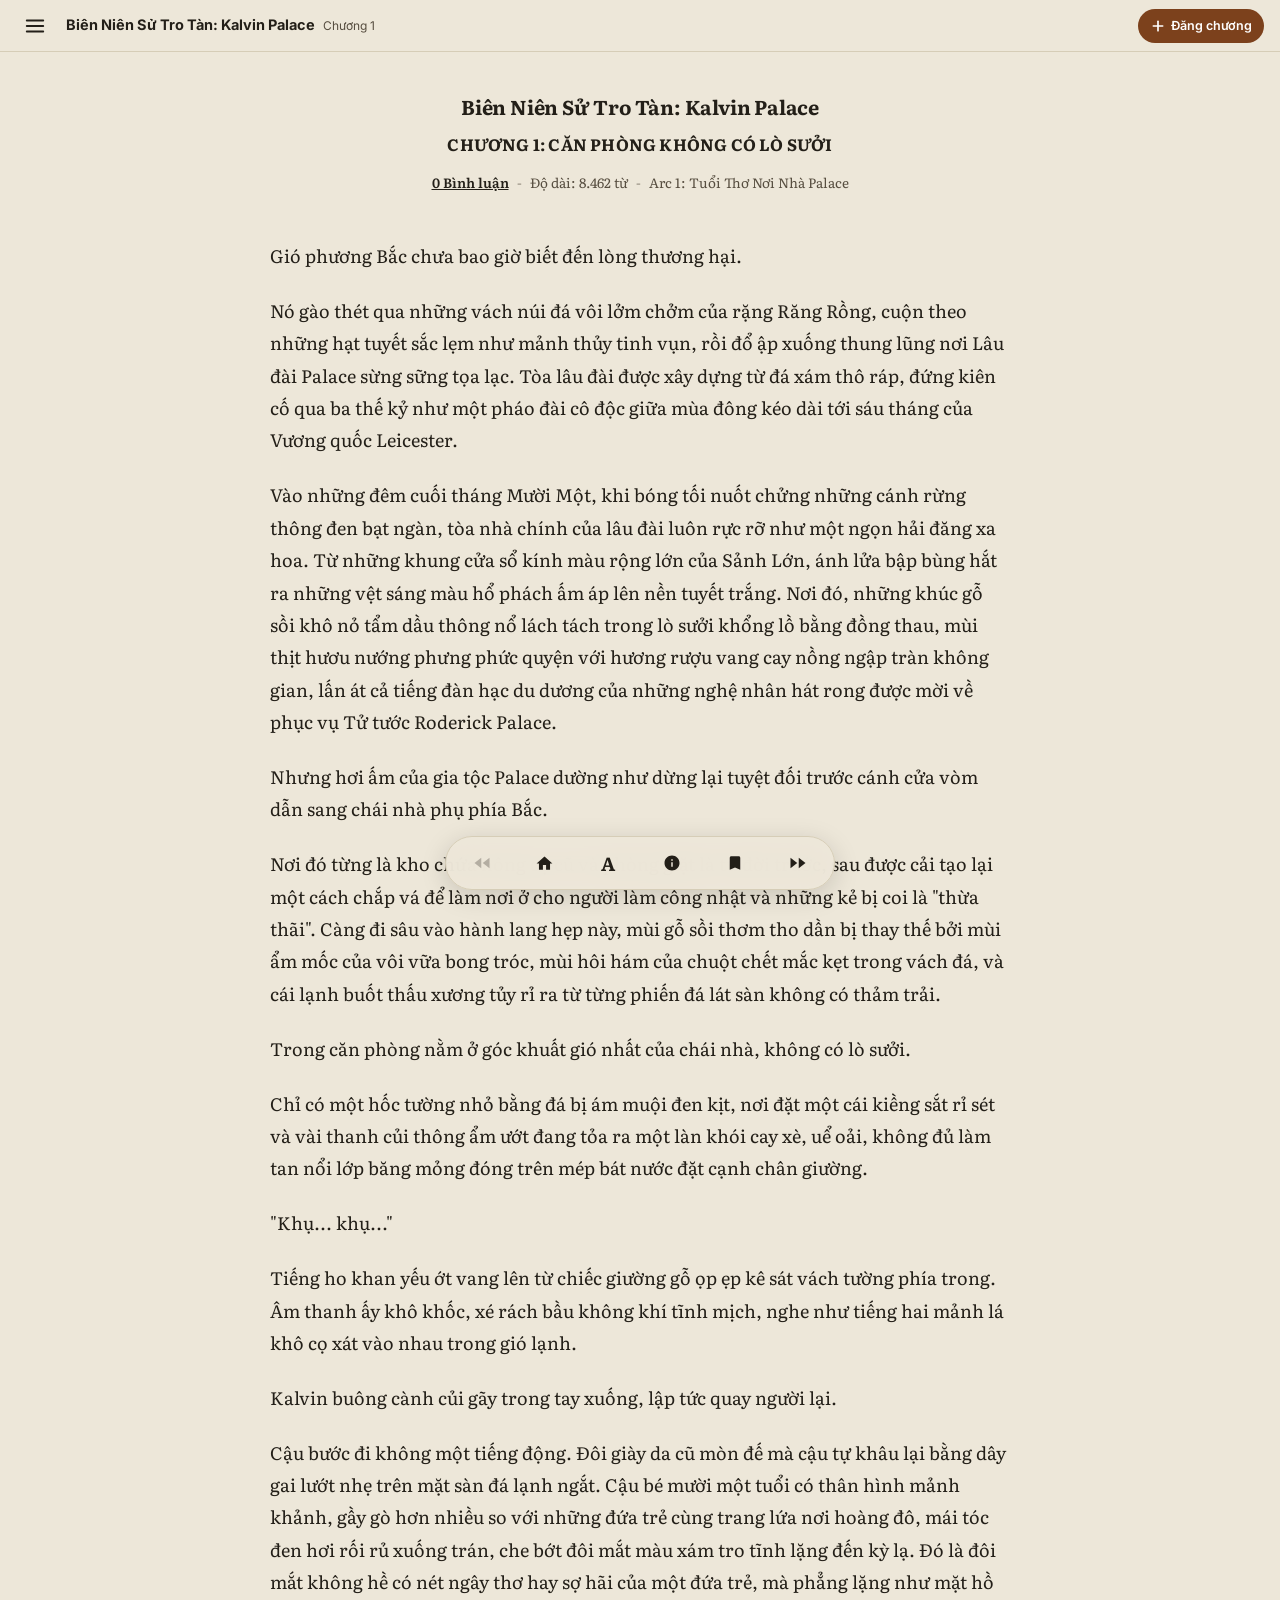
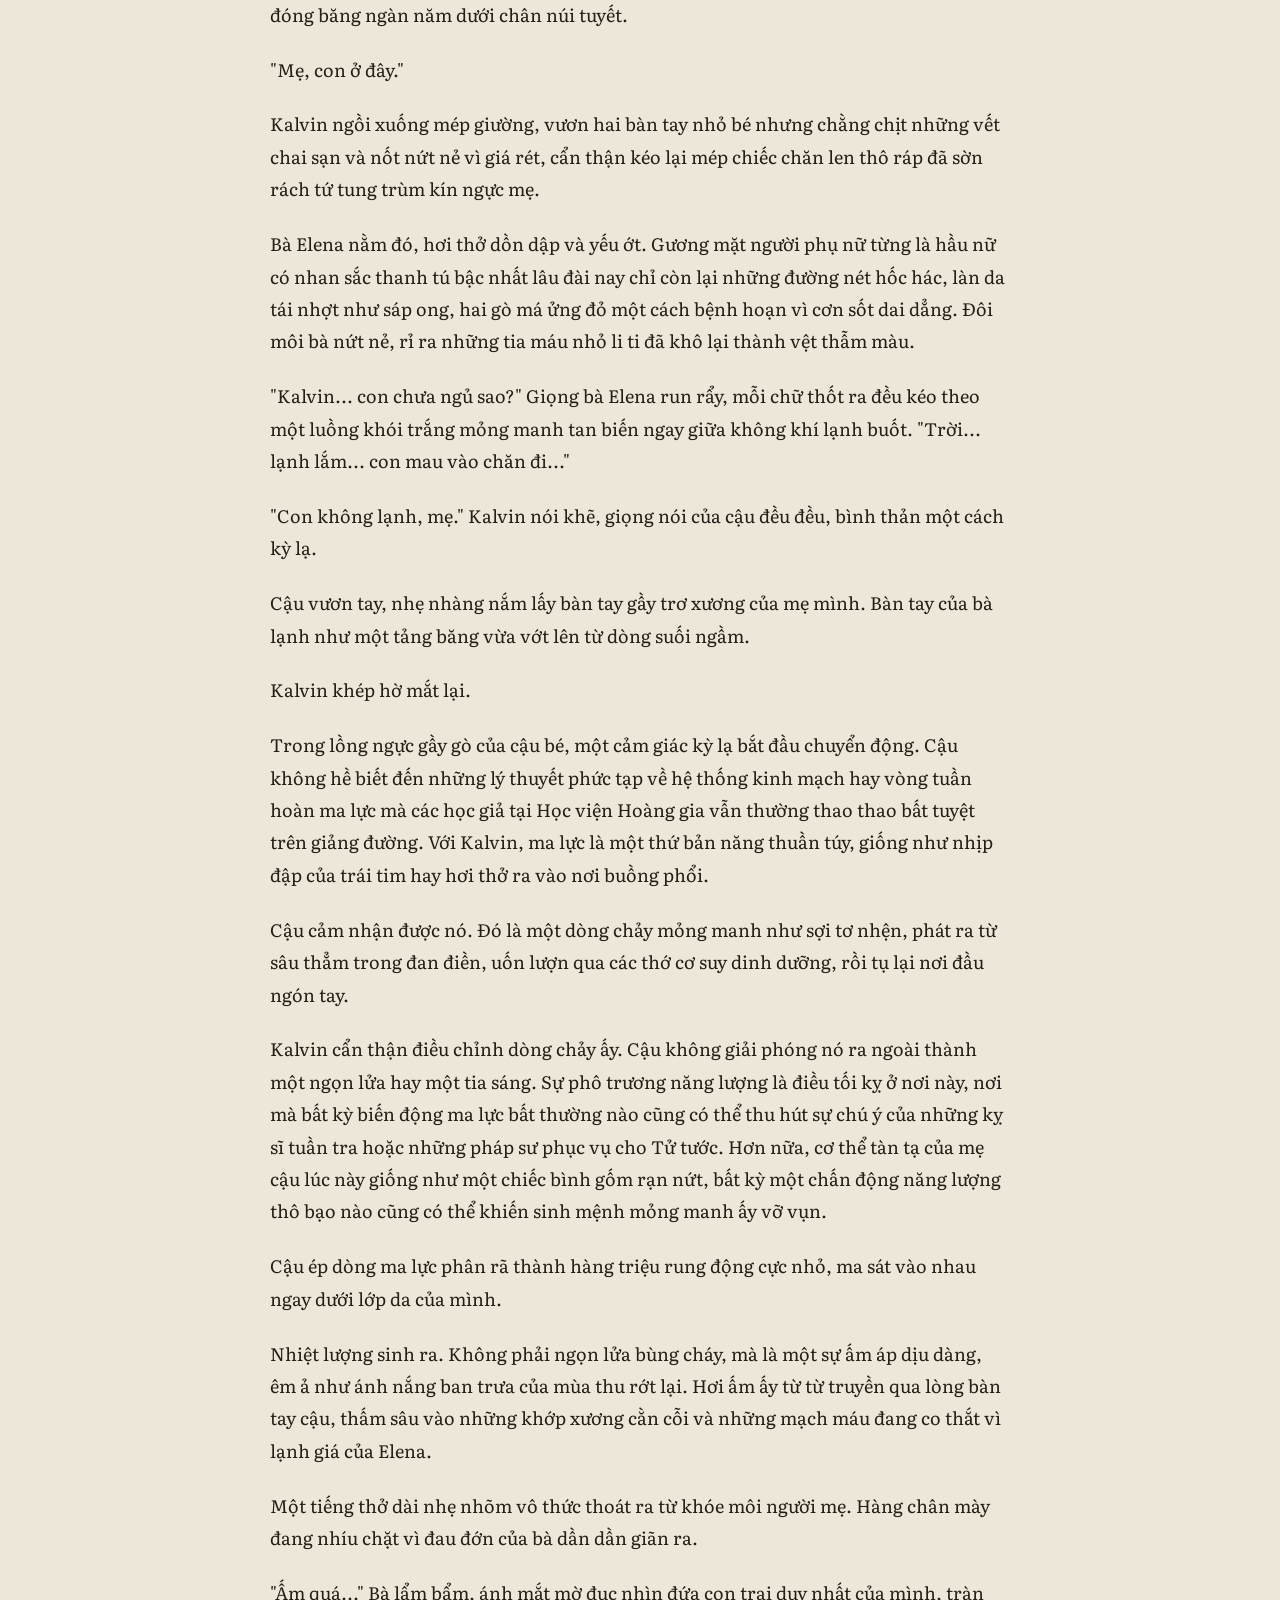
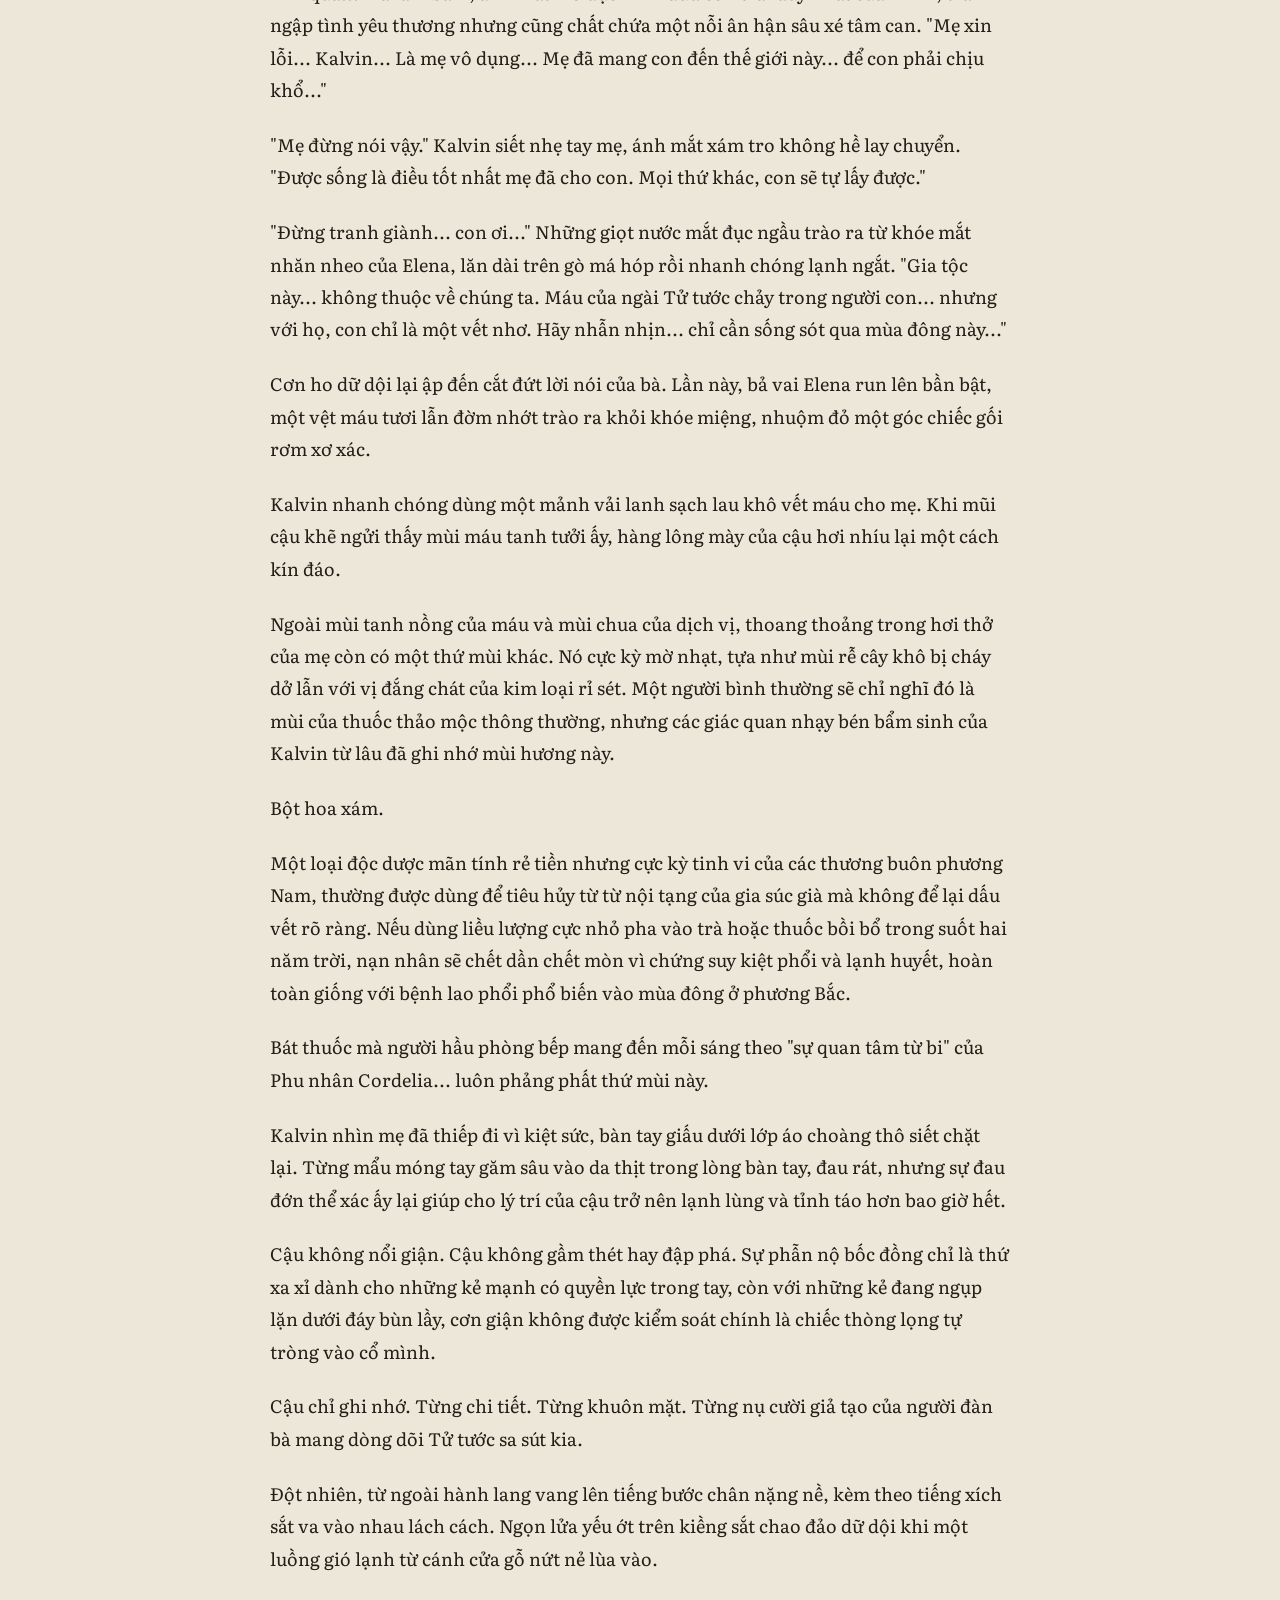
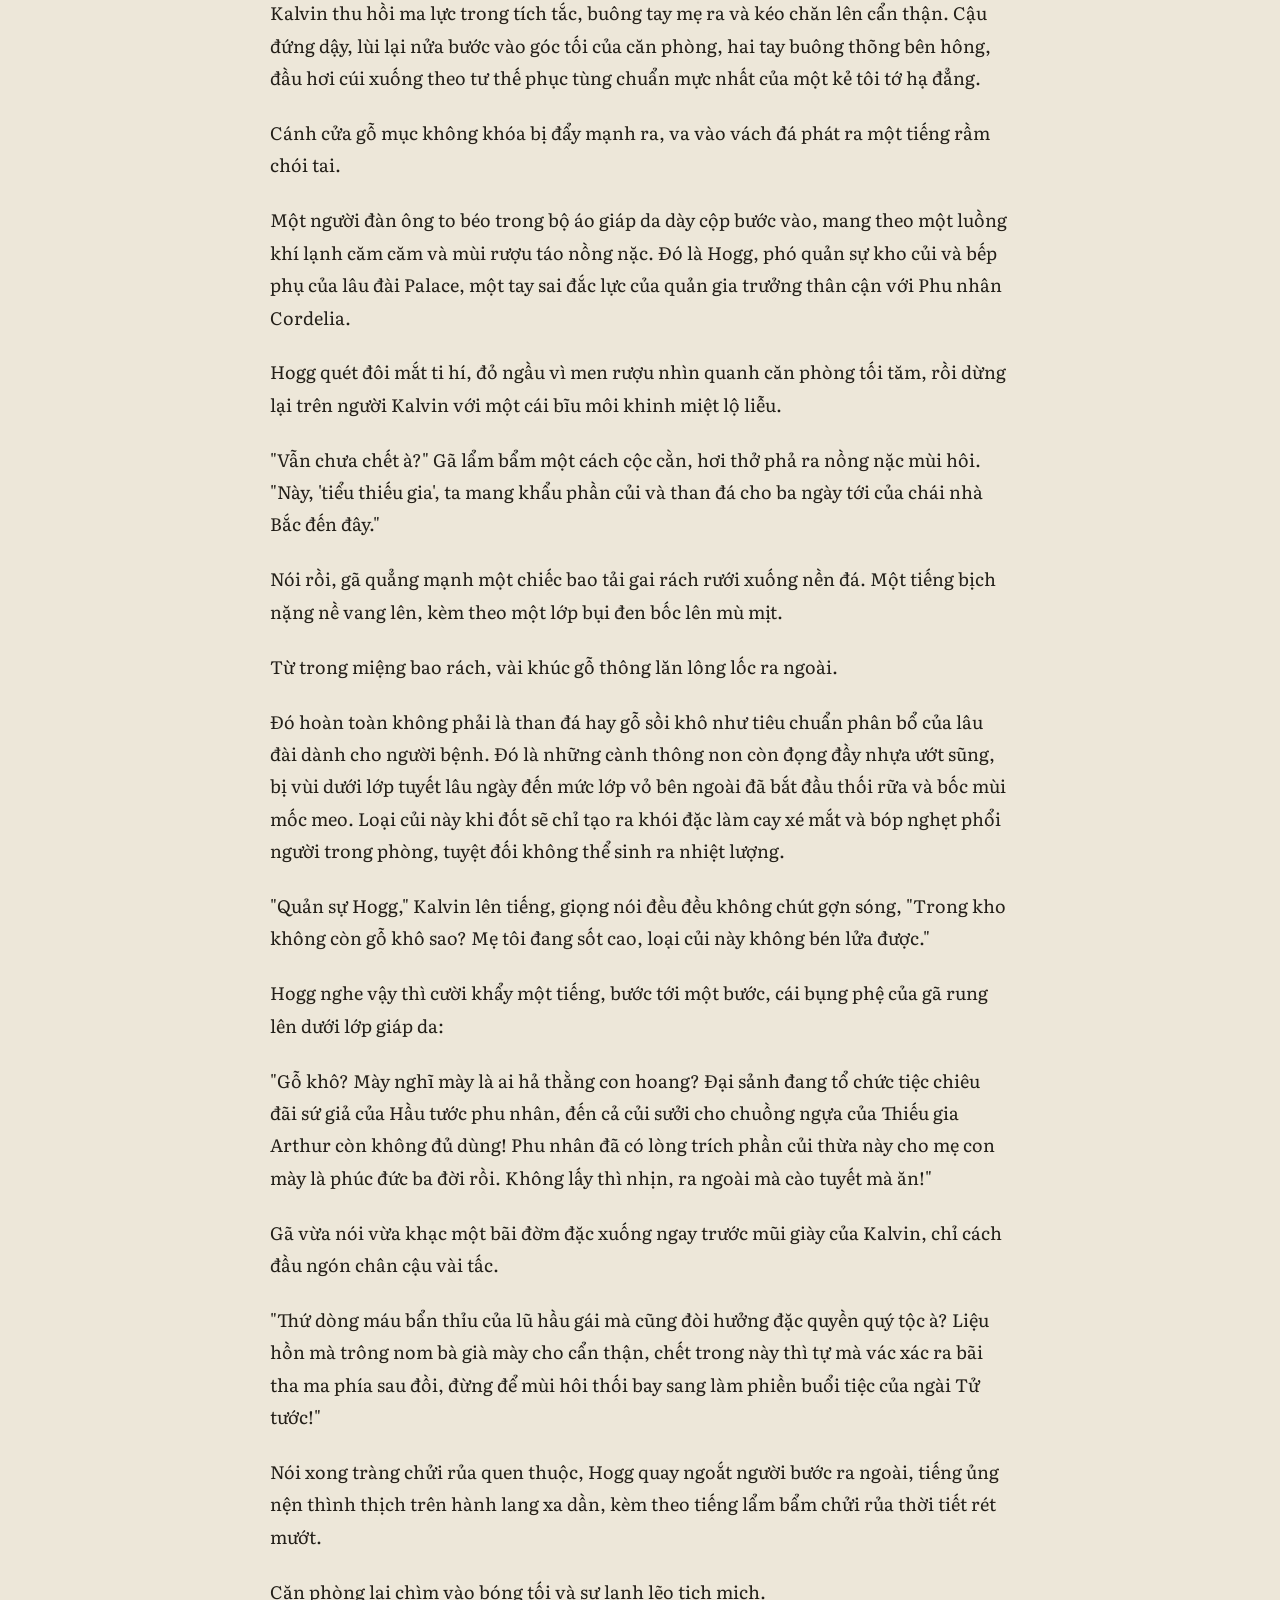
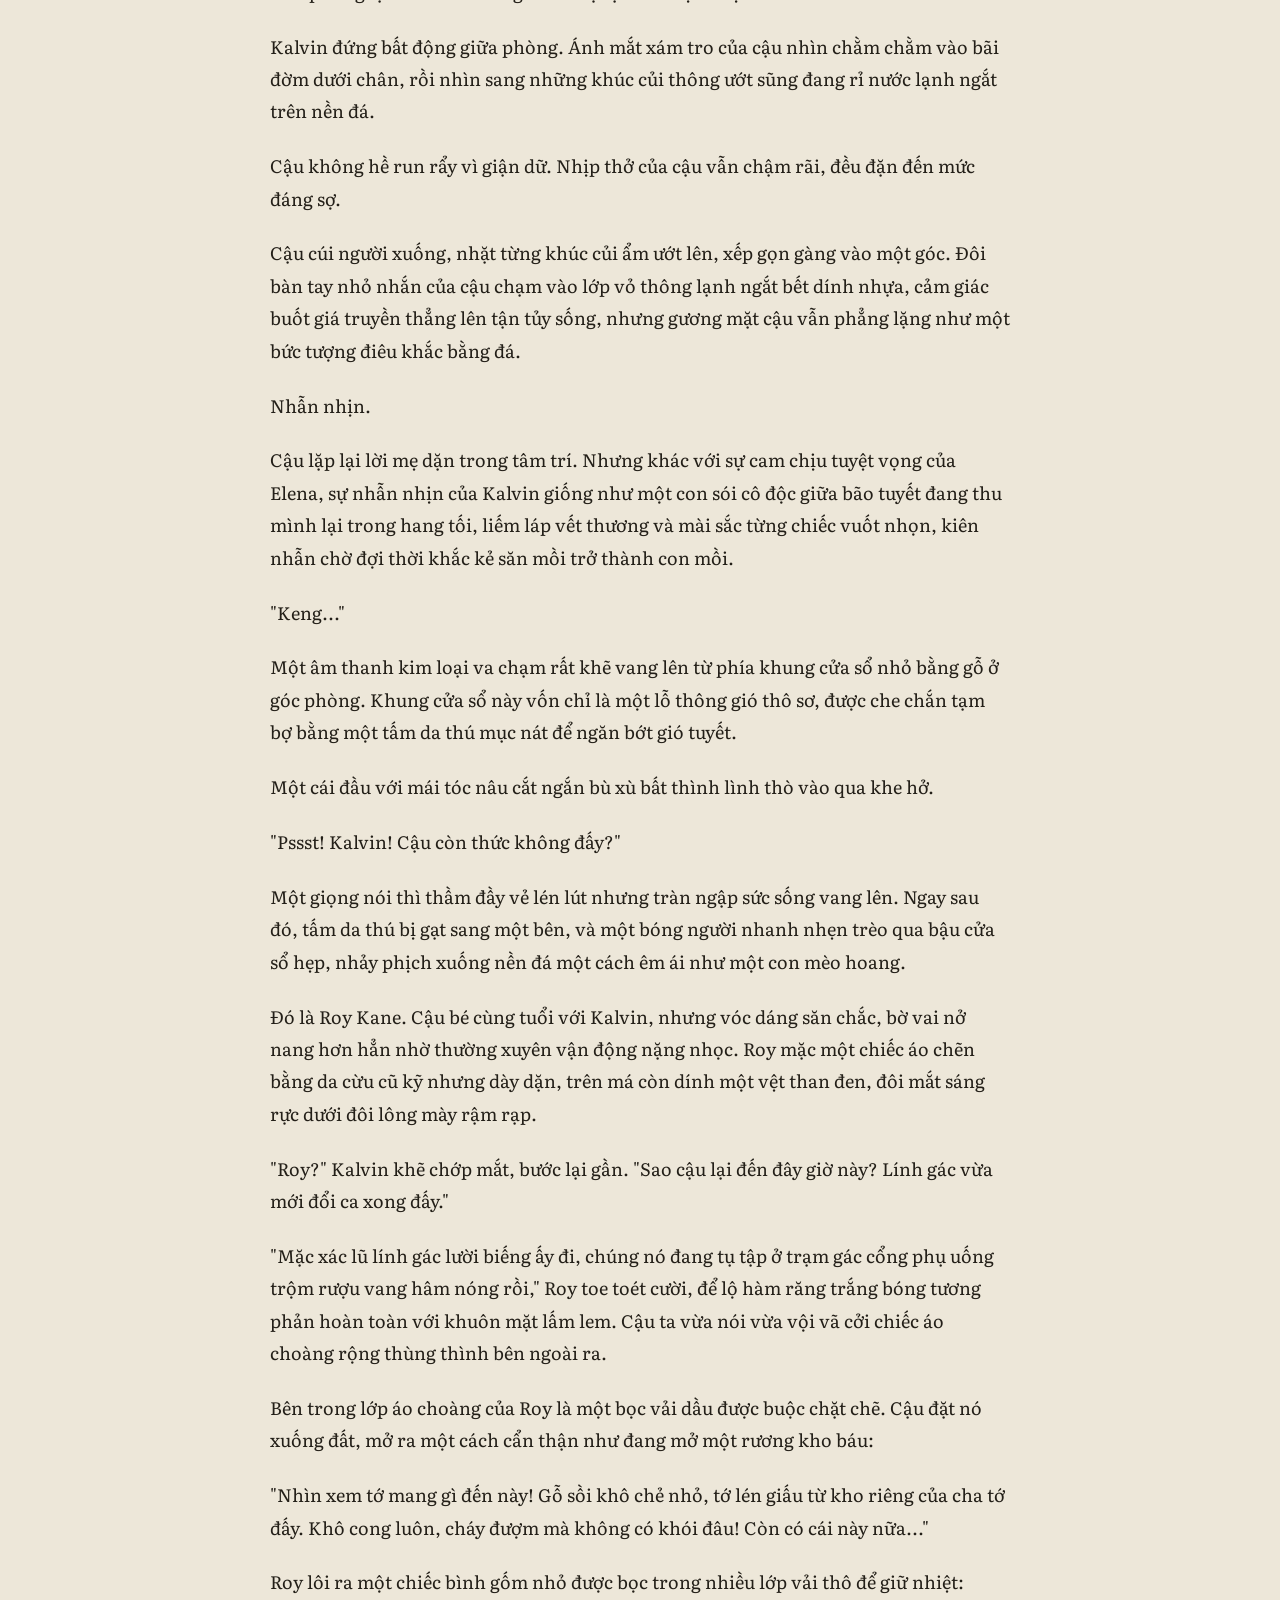
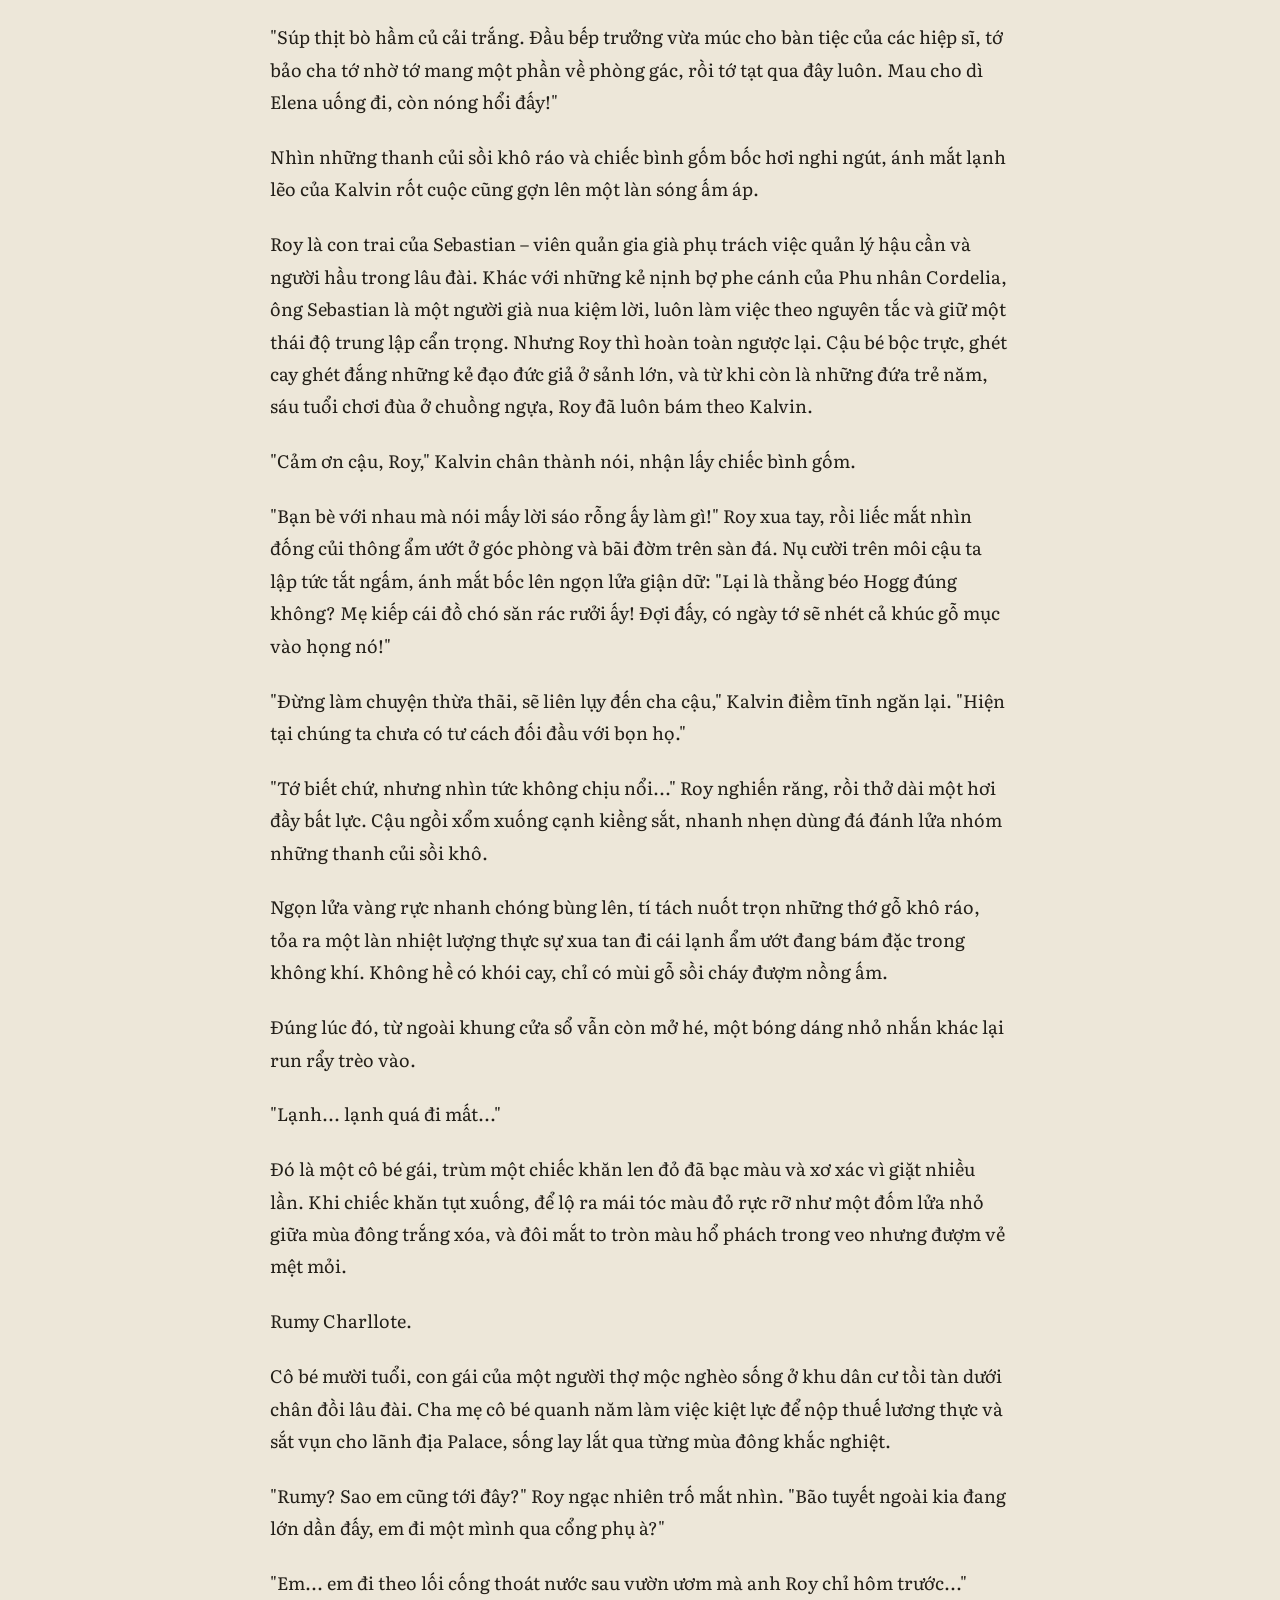
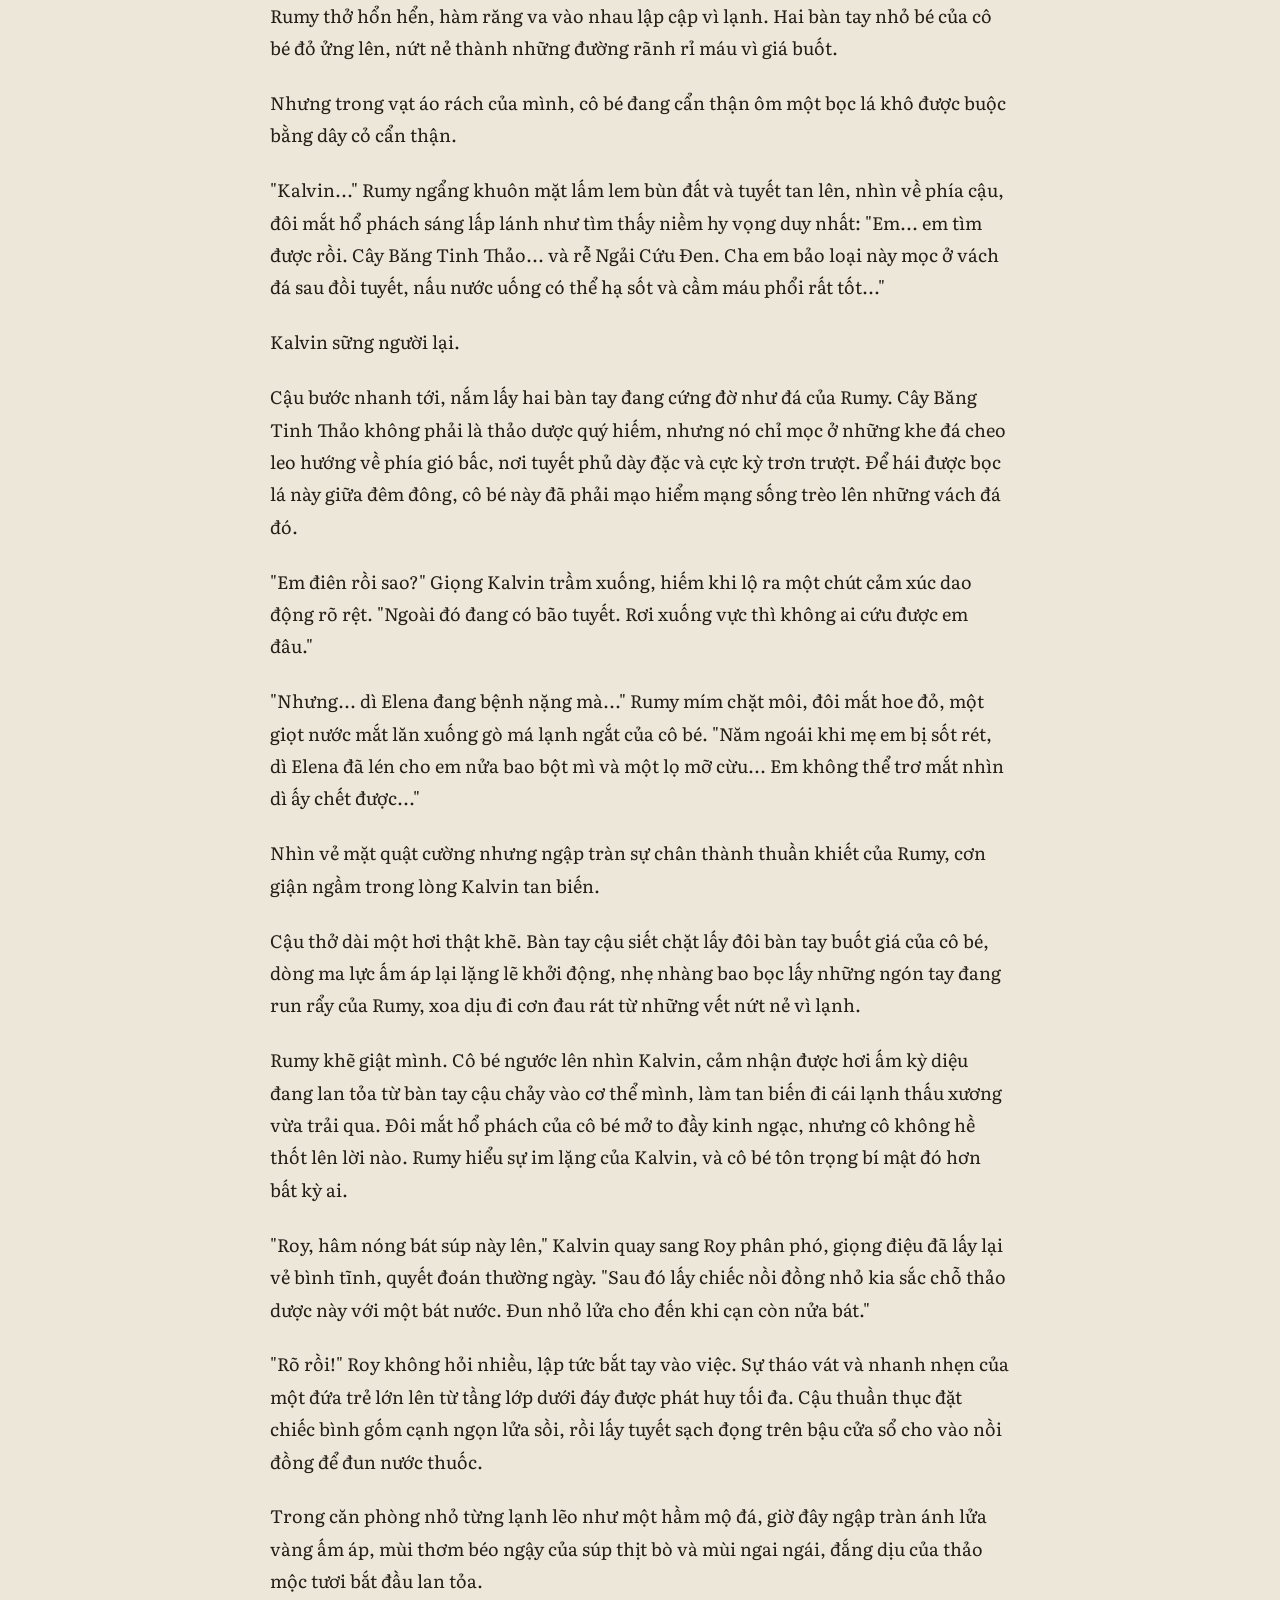
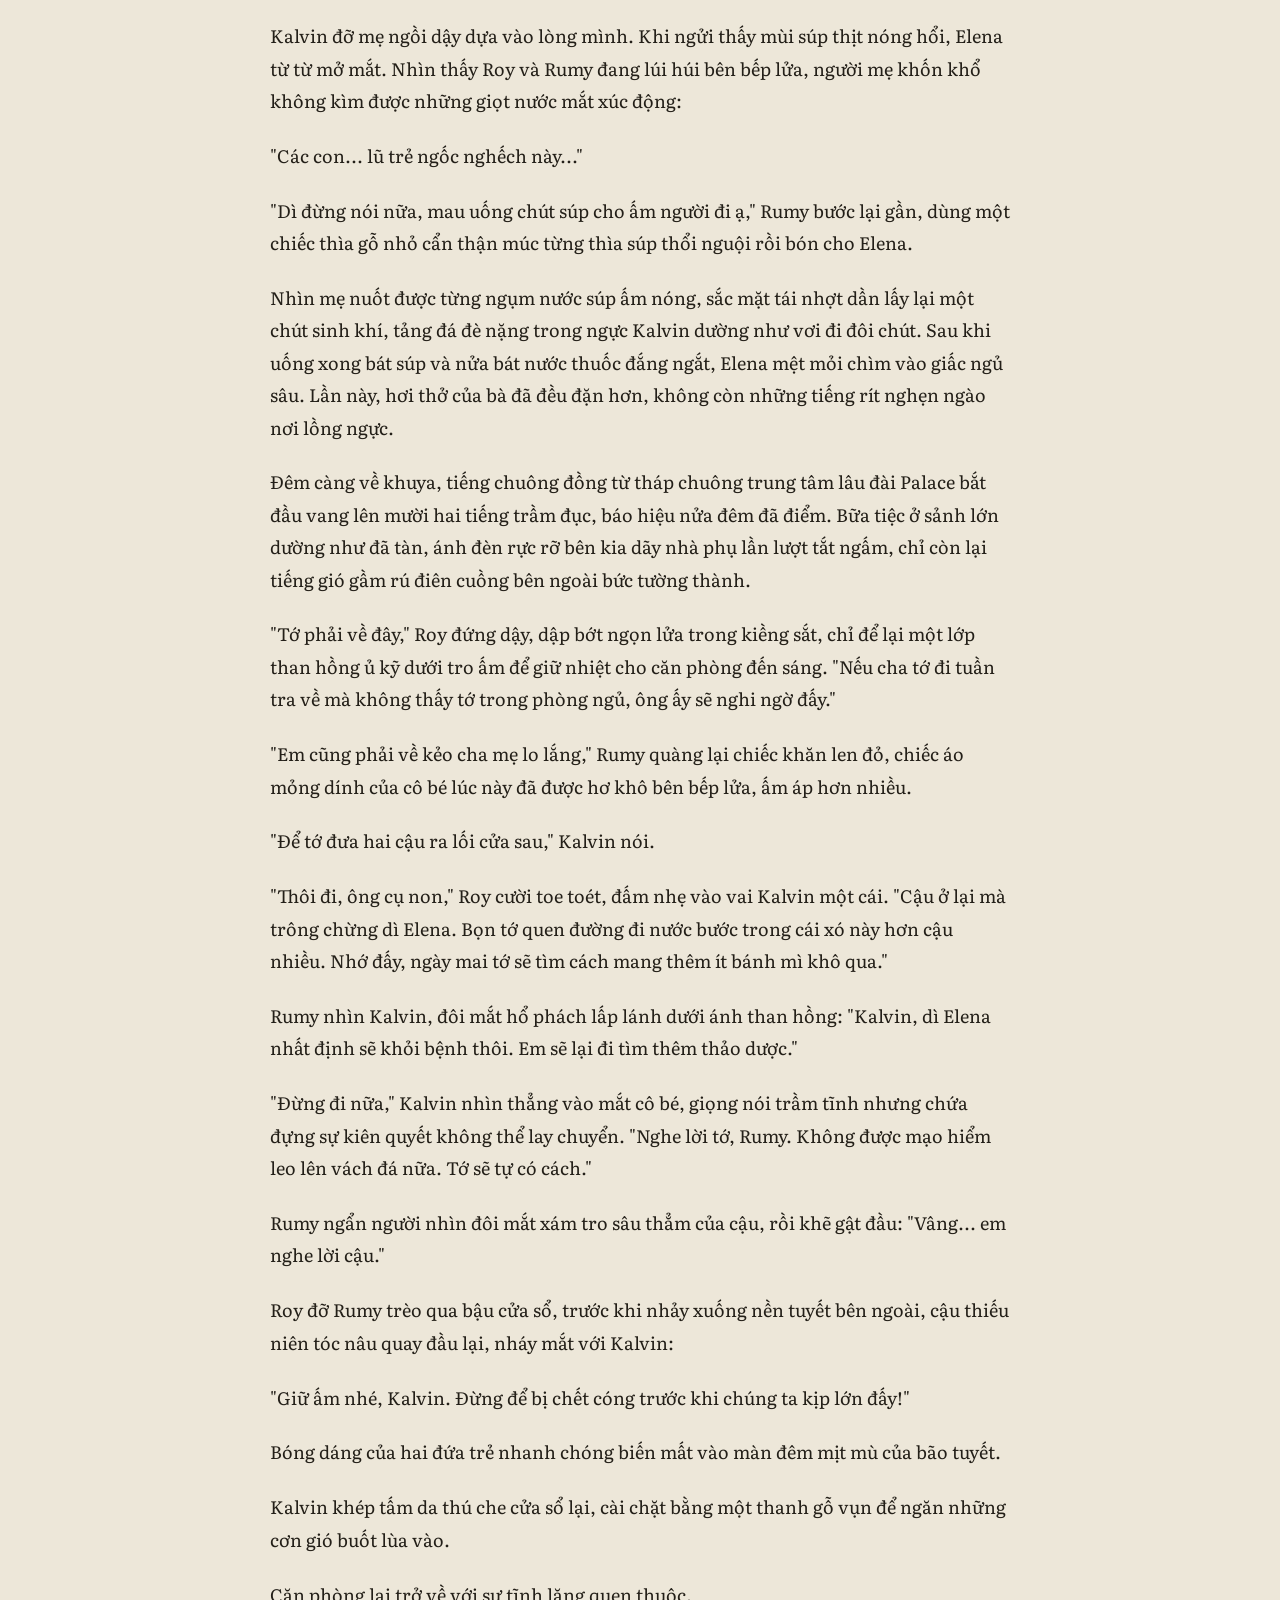
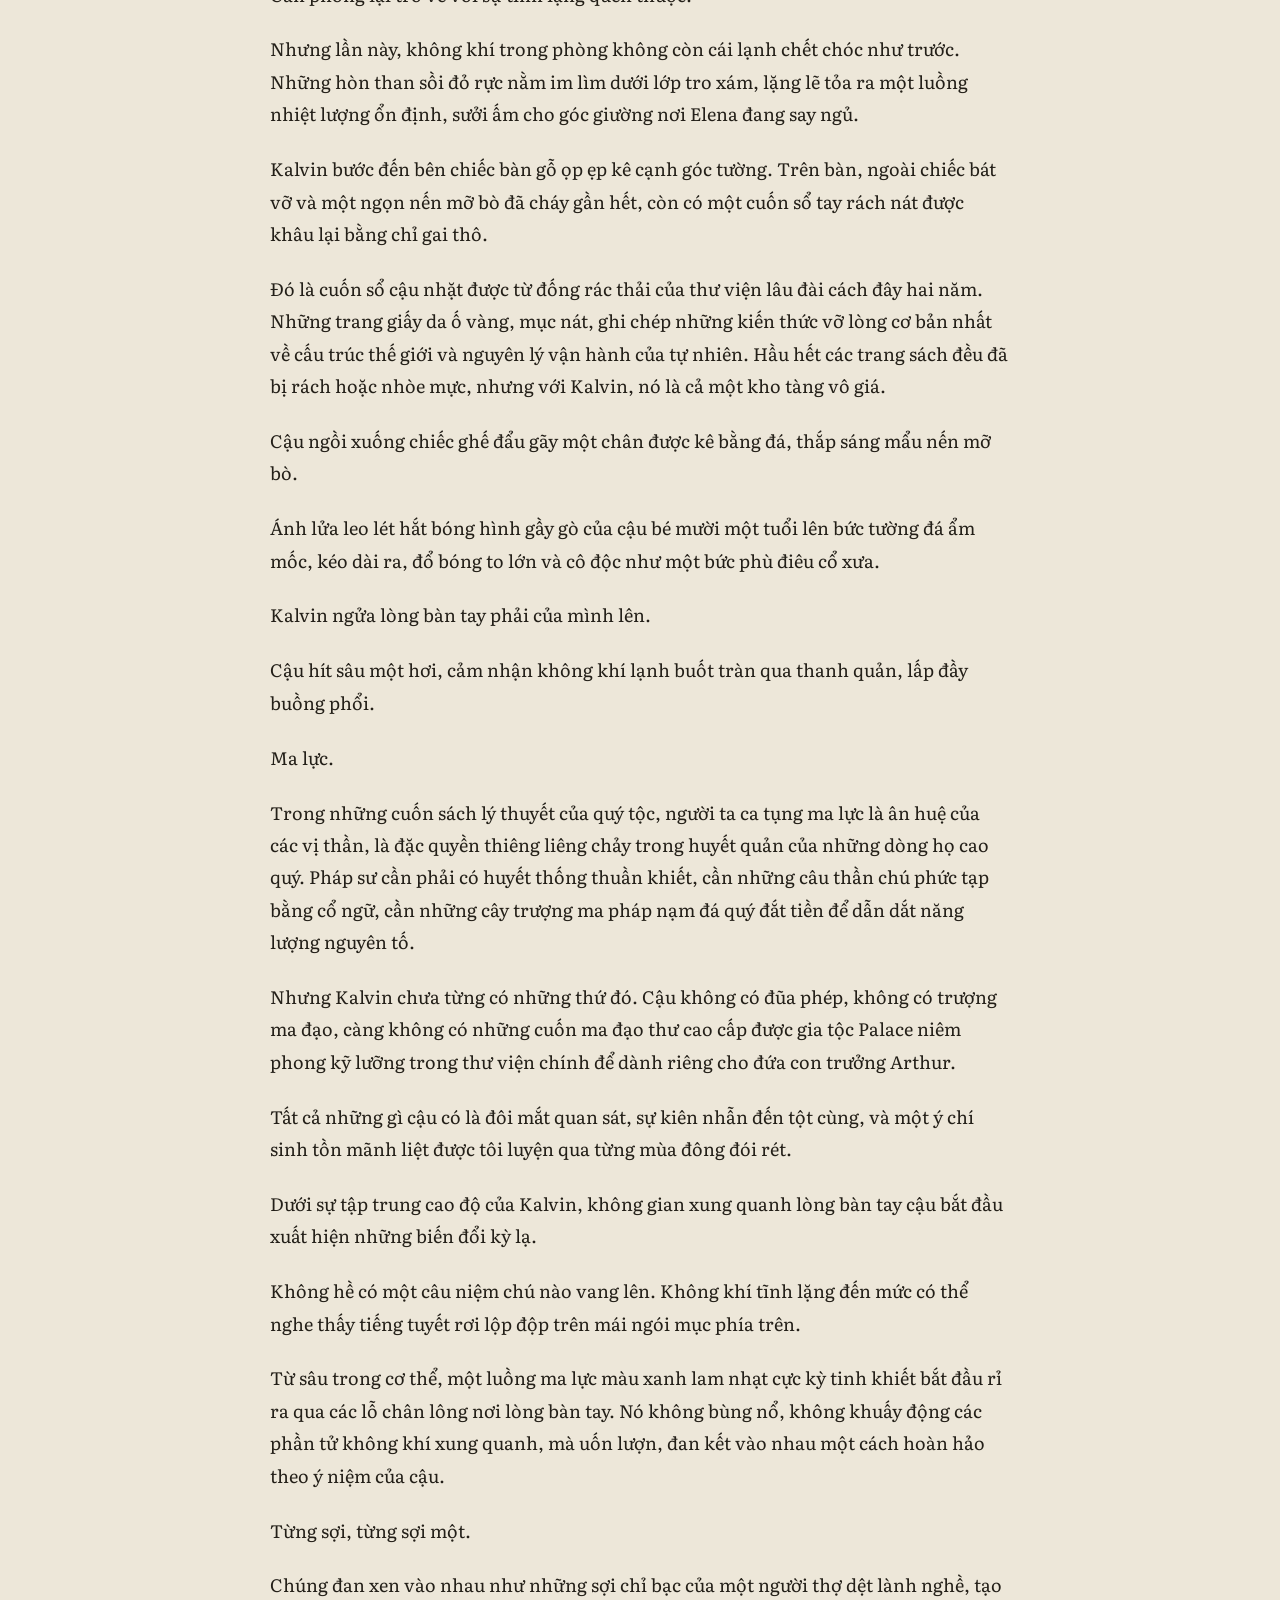
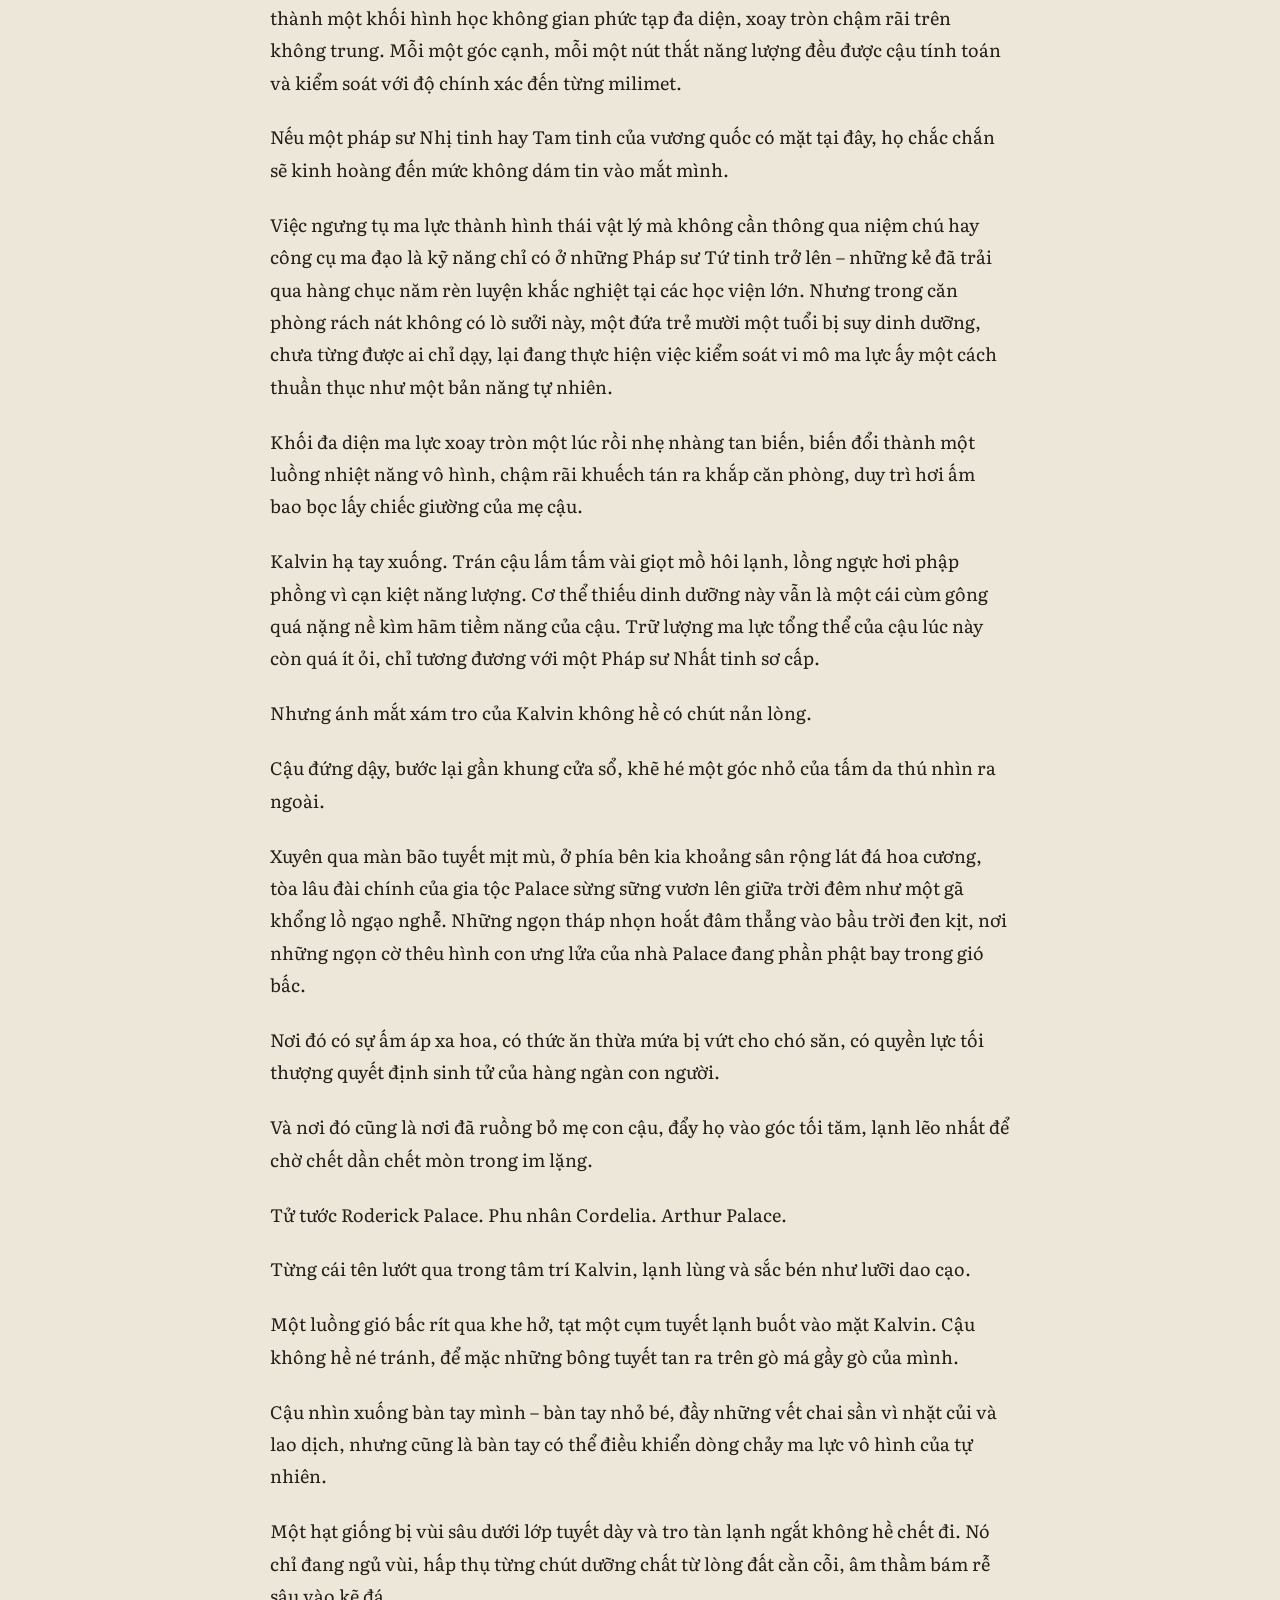
==== commit 1bebf515: "feat(kalvin): Move navigation dock to bottom of page, optimize for PC and mobile" ====
--- a/kalvin/index.html
+++ b/kalvin/index.html
@@ -19,7 +19,7 @@
     <div id="progress-bar"></div>
   </div>
 
-  <!-- Minimal Top Header for Mobile & Quick Actions -->
+  <!-- Minimal Top Header -->
   <header class="app-header">
     <div class="header-left">
       <button id="btn-toggle-menu" class="btn-icon" aria-label="Mục lục chương" title="Mục lục">
@@ -36,9 +36,6 @@
     </div>
 
     <div class="header-right">
-      <button id="btn-toggle-settings" class="btn-icon" aria-label="Cài đặt đọc" title="Tùy chỉnh giao diện">
-        <span style="font-weight: 700; font-size: 16px; font-family: serif;">A</span>
-      </button>
       <button id="btn-open-publish" class="btn-publish" title="Đăng chương mới">
         <svg width="16" height="16" viewBox="0 0 24 24" fill="none" stroke="currentColor" stroke-width="2.5" stroke-linecap="round" stroke-linejoin="round">
           <line x1="12" y1="5" x2="12" y2="19"></line>
@@ -49,8 +46,8 @@
     </div>
   </header>
 
-  <!-- Right-Hand Floating Action Dock (Theo đúng thiết kế web truyện) -->
-  <aside class="floating-dock" id="floating-dock" aria-label="Thanh công cụ nhanh">
+  <!-- Bottom Floating Action Dock (Thanh công cụ cố định phía dưới cùng - Tối ưu Mobile & PC) -->
+  <aside class="floating-dock" id="floating-dock" aria-label="Thanh công cụ phía dưới">
     <!-- 1. Previous Chapter (<<) -->
     <button class="dock-btn" id="dock-btn-prev" title="Chương trước (<<)" aria-label="Chương trước">
       <svg width="18" height="18" viewBox="0 0 24 24" fill="currentColor">
@@ -94,7 +91,7 @@
     </button>
   </aside>
 
-  <!-- Reading Customization Panel (Dropdown/Popup) -->
+  <!-- Reading Customization Panel (Popup nổi lên trên thanh công cụ phía dưới) -->
   <div id="settings-panel" class="settings-panel hidden">
     <div class="settings-group">
       <label class="settings-label">Chế độ màu</label>
@@ -116,11 +113,11 @@
     <div class="settings-group">
       <div class="settings-slider-header">
         <label class="settings-label">Cỡ chữ</label>
-        <span id="font-size-val">19px</span>
+        <span id="font-size-val">18px</span>
       </div>
       <div class="font-size-controls">
         <button id="btn-font-decrease" class="btn-size" aria-label="Giảm cỡ chữ">A-</button>
-        <input type="range" id="font-size-slider" min="14" max="28" step="1" value="19">
+        <input type="range" id="font-size-slider" min="14" max="28" step="1" value="18">
         <button id="btn-font-increase" class="btn-size" aria-label="Tăng cỡ chữ">A+</button>
       </div>
     </div>
@@ -189,14 +186,14 @@
     </div>
   </aside>
 
-  <!-- Main Reader Container (Định dạng chuẩn theo hình minh họa) -->
+  <!-- Main Reader Container -->
   <main class="reader-container" id="reader-container">
-    <!-- Chapter Header (Format đúng như hình 2) -->
+    <!-- Chapter Header -->
     <header class="chapter-header" id="chapter-header">
       <h1 class="main-novel-title" id="main-novel-title">Biên Niên Sử Tro Tàn</h1>
       <h2 class="main-chapter-title" id="main-chapter-title">CHƯƠNG 1: CĂN PHÒNG KHÔNG CÓ LÒ SƯỞI</h2>
       
-      <!-- Meta line: X Bình luận - Độ dài: X từ - Cập nhật -->
+      <!-- Meta line -->
       <div class="chapter-meta-bar">
         <a href="#comments-section" class="meta-link" id="meta-comments-link">0 Bình luận</a>
         <span class="meta-separator">-</span>
@@ -206,7 +203,7 @@
       </div>
     </header>
 
-    <!-- Chapter Content Body (Đoạn văn hoàn chỉnh, không bị gãy dòng, không text-indent) -->
+    <!-- Chapter Content Body -->
     <article class="chapter-content" id="chapter-content">
       <!-- Paragraphs and inline images injected via JS -->
       <div class="loading-spinner">Đang tải nội dung chương...</div>
@@ -235,7 +232,7 @@
       </button>
     </nav>
 
-    <!-- Comments Section (Bình luận chương) -->
+    <!-- Comments Section -->
     <section class="comments-section" id="comments-section">
       <div class="comments-header">
         <h3 class="comments-title">
--- a/kalvin/css/style.css
+++ b/kalvin/css/style.css
@@ -1,6 +1,7 @@
 /* ==========================================================================
    Biên Niên Sử Tro Tàn - Standard Novel Reader Stylesheet
-   Theo đúng định dạng web truyện chuyên nghiệp (Image 2)
+   Giao diện chuẩn web truyện, thanh công cụ cố định phía dưới cùng (Bottom Dock)
+   Thích ứng hoàn hảo trên cả PC & Mobile
    ========================================================================== */
 
 :root {
@@ -19,7 +20,7 @@
 }
 
 /* --------------------------------------------------------------------------
-   Themes: Sepia (Đúng màu mẫu hình 2), Dark (OLED), Light
+   Themes: Sepia (Mặc định - Màu giấy cũ), Dark (OLED), Light
    -------------------------------------------------------------------------- */
 
 body.theme-sepia {
@@ -238,41 +239,53 @@
 }
 
 /* --------------------------------------------------------------------------
-   Right-Hand Floating Action Dock (Theo đúng thiết kế web truyện ở hình 2)
+   Bottom Floating Action Dock (Thanh công cụ cố định phía dưới cùng - Mobile & PC)
    -------------------------------------------------------------------------- */
 
 .floating-dock {
   position: fixed;
-  right: 12px;
-  top: 50%;
-  transform: translateY(-50%);
+  bottom: 16px;
+  left: 50%;
+  transform: translateX(-50%);
   z-index: 900;
-  background: var(--bg-surface);
-  border: 1px solid var(--border-color);
-  border-radius: var(--radius-sm);
-  box-shadow: 0 4px 18px rgba(0, 0, 0, 0.1);
-  display: flex;
-  flex-direction: column;
-  overflow: hidden;
-  backdrop-filter: blur(8px);
+  background: var(--header-bg);
+  border: 1px solid var(--border-color);
+  border-radius: 30px;
+  box-shadow: 0 6px 26px rgba(0, 0, 0, 0.15);
+  display: flex;
+  flex-direction: row;
+  align-items: center;
+  justify-content: space-between;
+  padding: 4px 6px;
+  gap: 4px;
+  backdrop-filter: blur(16px);
+  -webkit-backdrop-filter: blur(16px);
+  width: min(390px, calc(100vw - 28px));
+  max-width: 100%;
+  transition: background-color var(--transition-normal), border-color var(--transition-normal);
+}
+
+/* Hỗ trợ SafeArea của iPhone khi vuốt thanh Home */
+@supports (padding-bottom: env(safe-area-inset-bottom)) {
+  .floating-dock {
+    bottom: calc(10px + env(safe-area-inset-bottom));
+  }
 }
 
 .dock-btn {
   background: transparent;
   border: none;
-  border-bottom: 1px solid var(--border-color);
-  color: var(--text-primary);
-  width: 44px;
+  color: var(--text-primary);
+  flex: 1;
   height: 44px;
+  min-width: 40px;
+  border-radius: 22px;
   cursor: pointer;
   display: flex;
   align-items: center;
   justify-content: center;
-  transition: background-color var(--transition-fast), color var(--transition-fast);
-}
-
-.dock-btn:last-child {
-  border-bottom: none;
+  transition: background-color var(--transition-fast), color var(--transition-fast), transform var(--transition-fast);
+  position: relative;
 }
 
 .dock-btn:hover:not(:disabled) {
@@ -285,7 +298,7 @@
 }
 
 .dock-btn:disabled {
-  opacity: 0.3;
+  opacity: 0.28;
   cursor: not-allowed;
 }
 
@@ -293,48 +306,45 @@
   font-family: 'Literata', 'Merriweather', serif;
   font-size: 19px;
   font-weight: 700;
-}
-
-@media (max-width: 768px) {
-  .floating-dock {
-    right: 6px;
-    box-shadow: 0 2px 10px rgba(0, 0, 0, 0.12);
-  }
-  .dock-btn {
-    width: 38px;
-    height: 38px;
-  }
+  line-height: 1;
 }
 
 /* --------------------------------------------------------------------------
-   Settings Dropdown Panel
+   Settings Dropdown / Popover (Nổi lên phía trên thanh dock dưới cùng)
    -------------------------------------------------------------------------- */
 
 .settings-panel {
   position: fixed;
-  top: calc(var(--header-height) + 8px);
-  right: 16px;
-  width: min(340px, calc(100vw - 32px));
+  bottom: calc(72px + env(safe-area-inset-bottom, 0px));
+  left: 50%;
+  transform: translateX(-50%);
+  width: min(360px, calc(100vw - 28px));
   background: var(--bg-surface);
   border: 1px solid var(--border-color);
   border-radius: var(--radius-md);
   padding: 16px;
-  box-shadow: 0 8px 24px rgba(0, 0, 0, 0.15);
+  box-shadow: 0 10px 32px rgba(0, 0, 0, 0.2);
   z-index: 950;
   display: flex;
   flex-direction: column;
   gap: 14px;
   font-family: 'Inter', sans-serif;
-  animation: slideDown 0.2s ease;
+  animation: popUp 0.2s cubic-bezier(0.16, 1, 0.3, 1);
 }
 
 .settings-panel.hidden {
   display: none;
 }
 
-@keyframes slideDown {
-  from { opacity: 0; transform: translateY(-6px); }
-  to { opacity: 1; transform: translateY(0); }
+@keyframes popUp {
+  from {
+    opacity: 0;
+    transform: translate(-50%, 8px);
+  }
+  to {
+    opacity: 1;
+    transform: translate(-50%, 0);
+  }
 }
 
 .settings-group {
@@ -593,13 +603,13 @@
 .reader-container {
   max-width: var(--max-content-width);
   margin: 0 auto;
-  padding: 36px 24px 80px;
+  /* Chừa 110px lề dưới để thanh dock không bao giờ che chữ/nút */
+  padding: 36px 20px 115px;
 }
 
 @media (max-width: 600px) {
   .reader-container {
-    padding: 24px 16px 70px;
-    padding-right: 48px; /* Dành khoảng trống cho floating dock bên phải */
+    padding: 24px 16px 110px;
   }
 }
 
@@ -929,23 +939,6 @@
   font-size: 13.5px;
   color: var(--text-primary);
   line-height: 1.5;
-}
-
-.comment-like-btn {
-  background: transparent;
-  border: none;
-  color: var(--text-muted);
-  cursor: pointer;
-  font-size: 12px;
-  display: flex;
-  align-items: center;
-  gap: 4px;
-  align-self: flex-start;
-  margin-top: 4px;
-}
-
-.comment-like-btn:hover {
-  color: #ef4444;
 }
 
 /* --------------------------------------------------------------------------
@@ -1262,7 +1255,7 @@
 
 .toast {
   position: fixed;
-  bottom: 24px;
+  bottom: 84px;
   left: 50%;
   transform: translateX(-50%);
   background: #10b981;
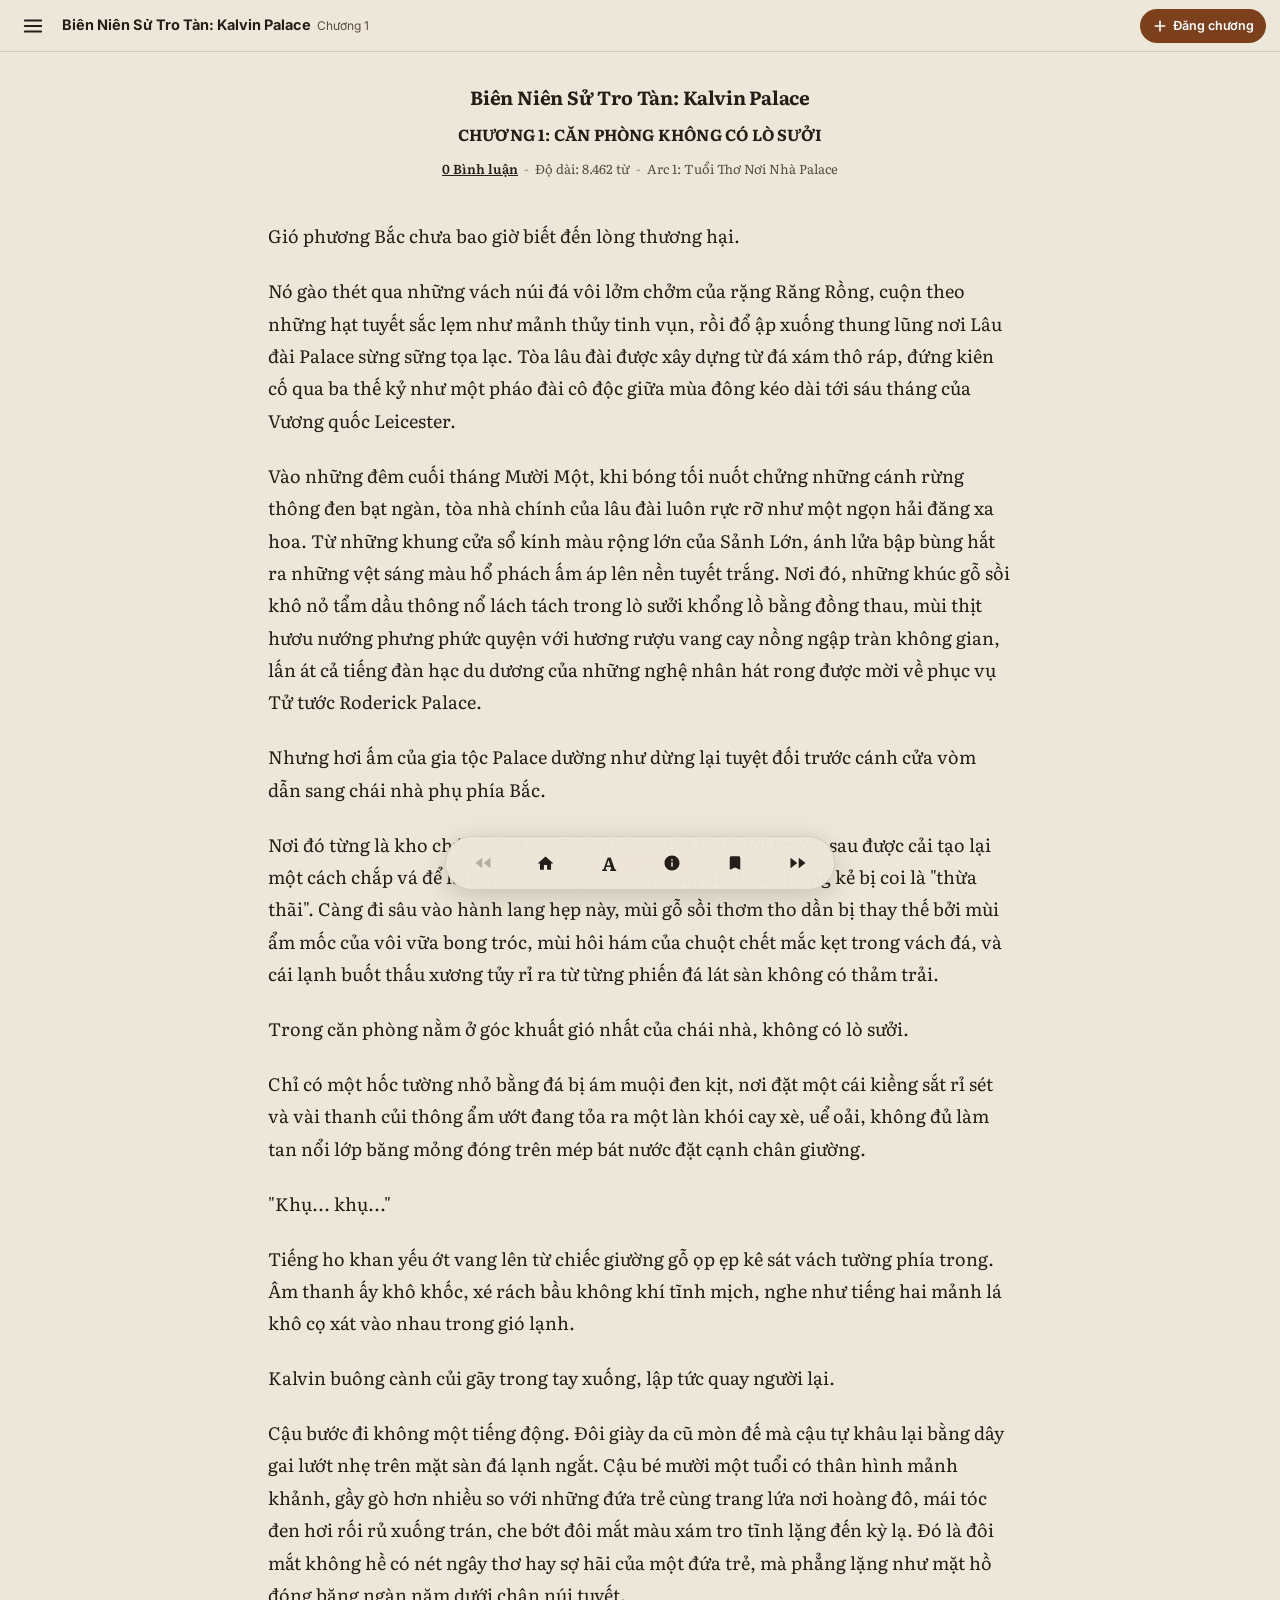
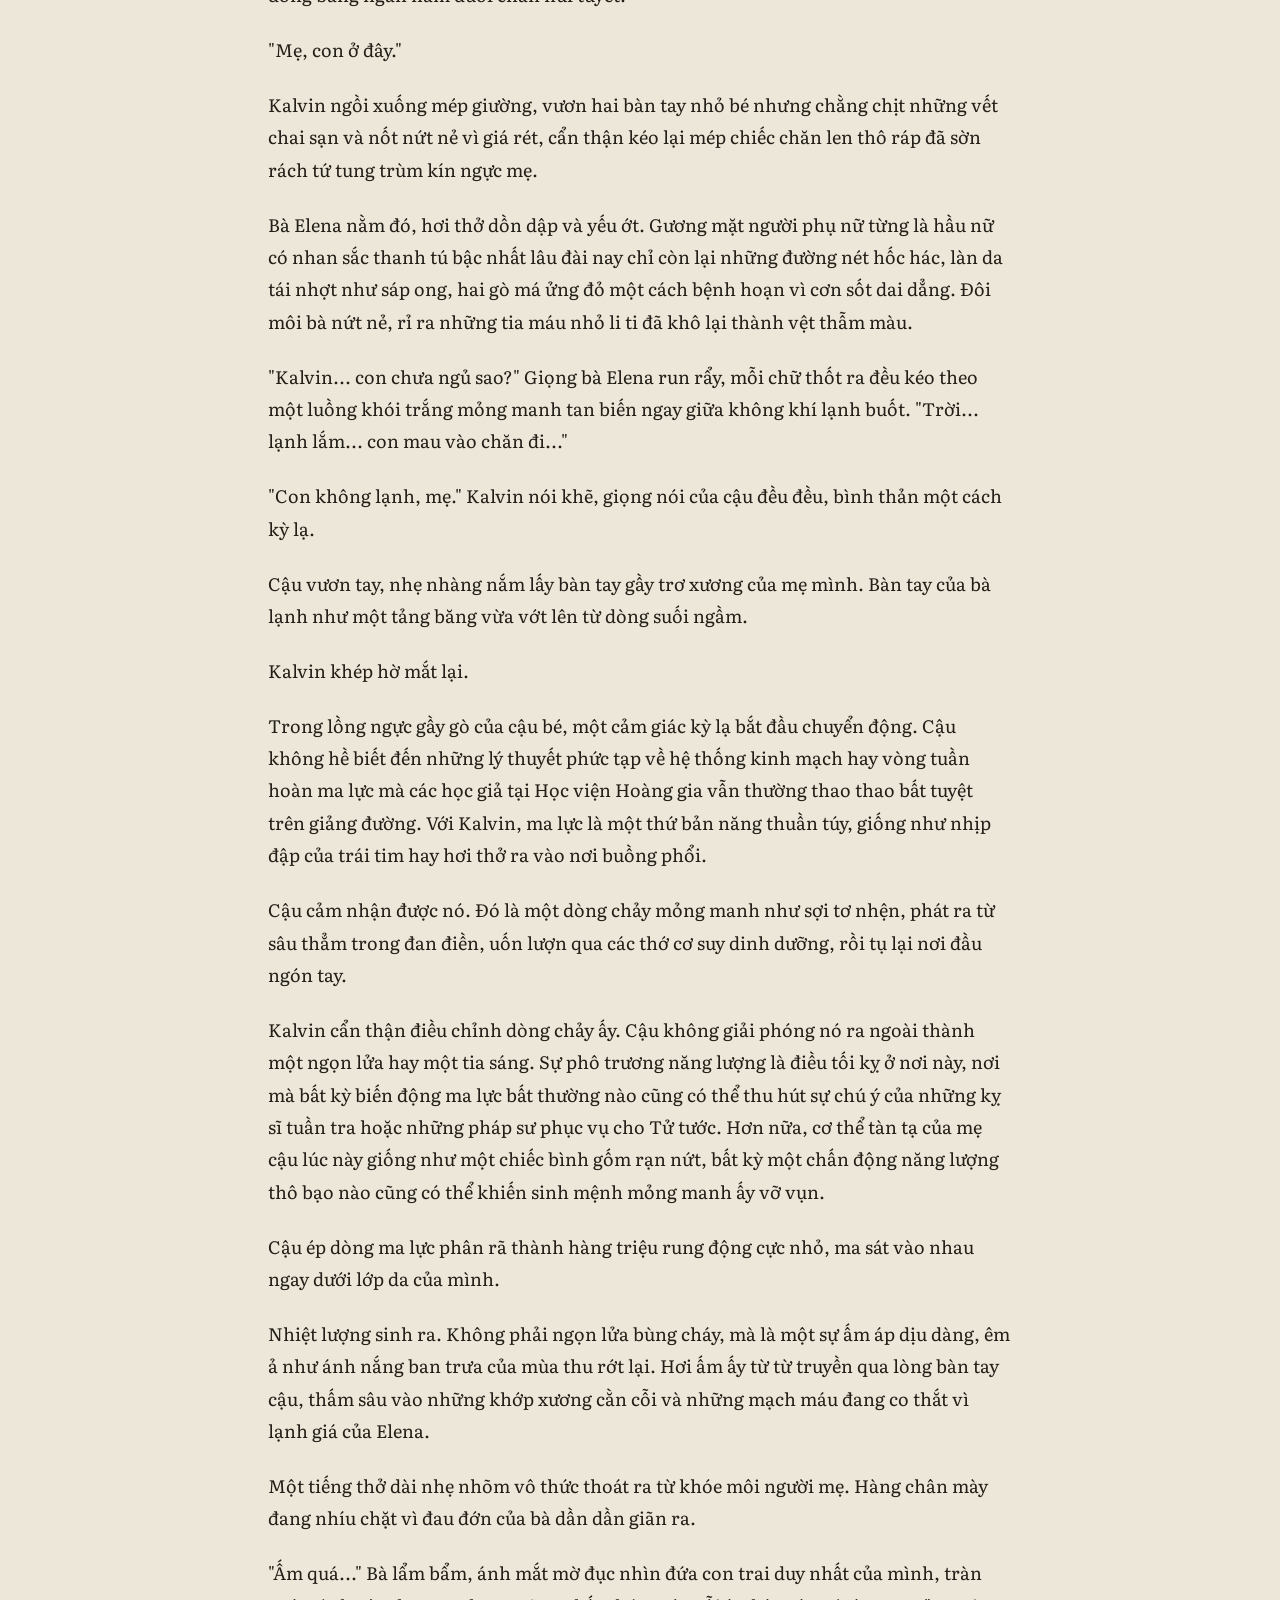
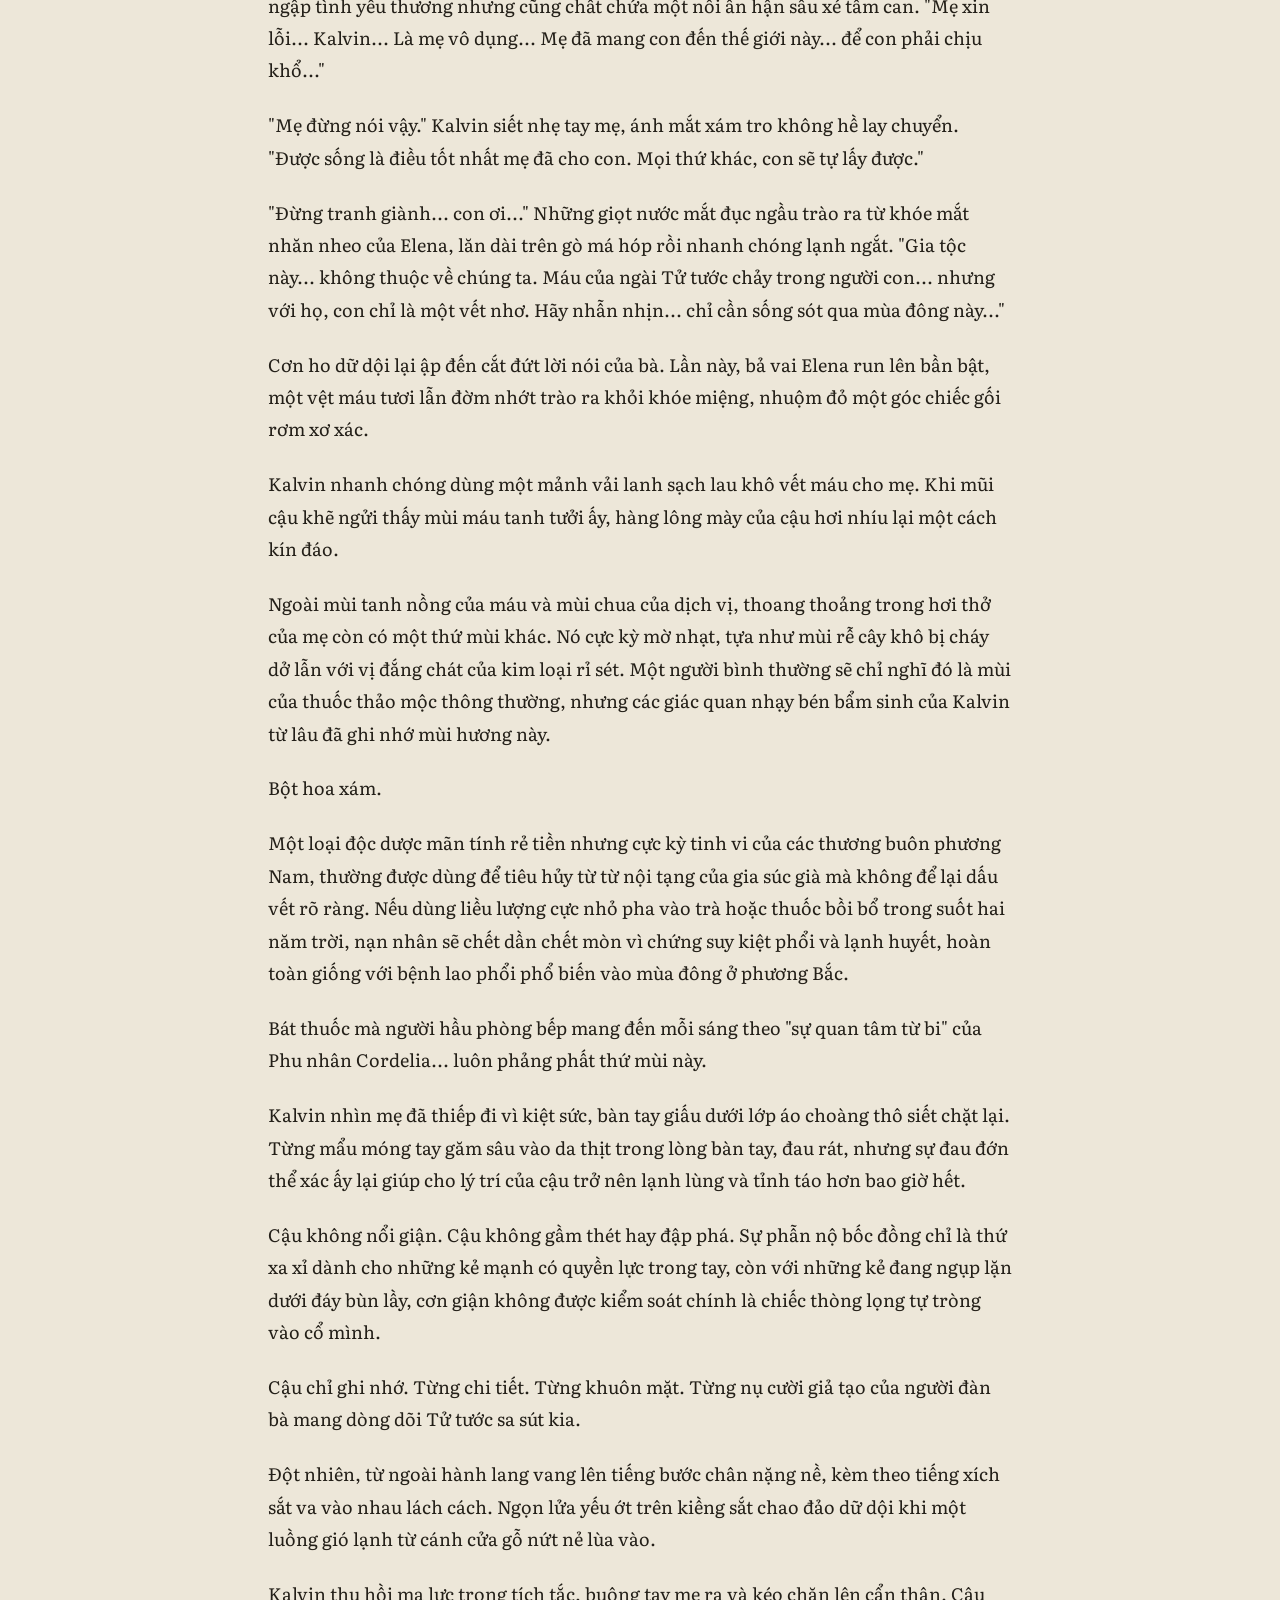
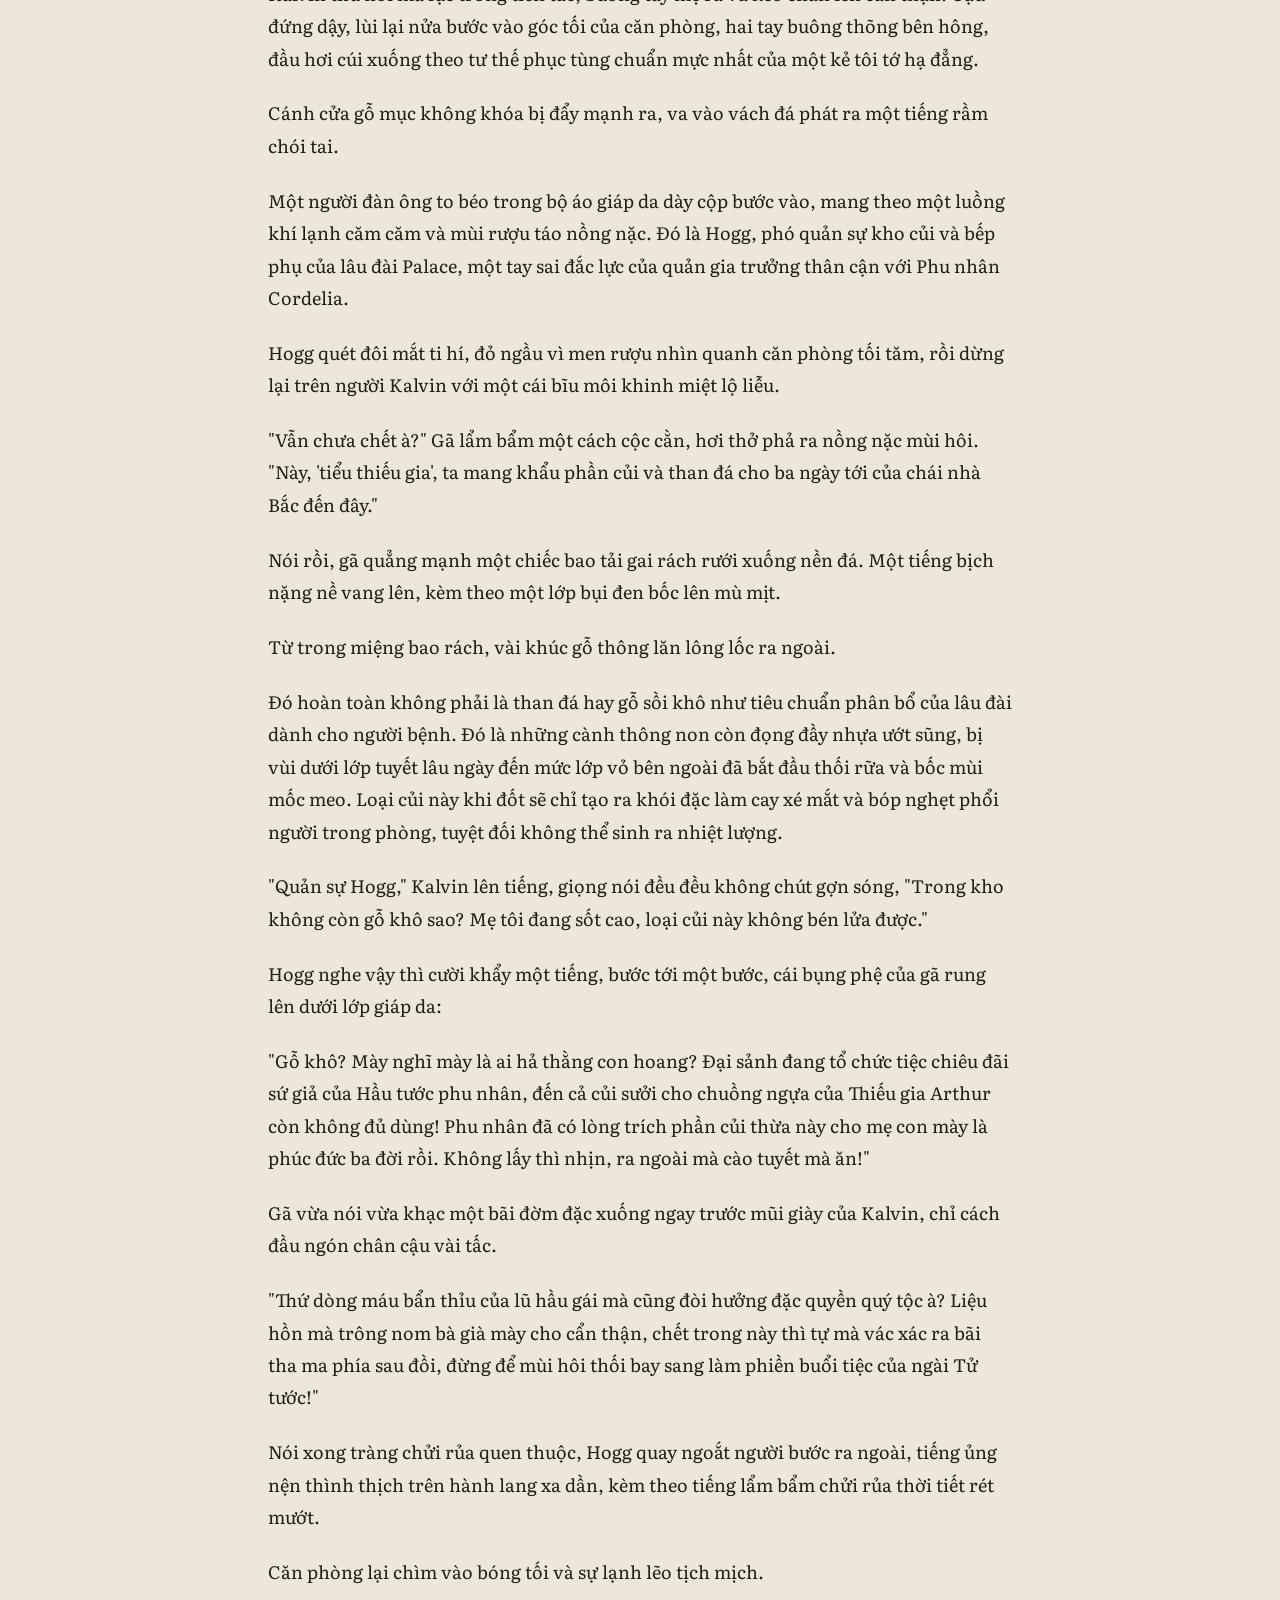
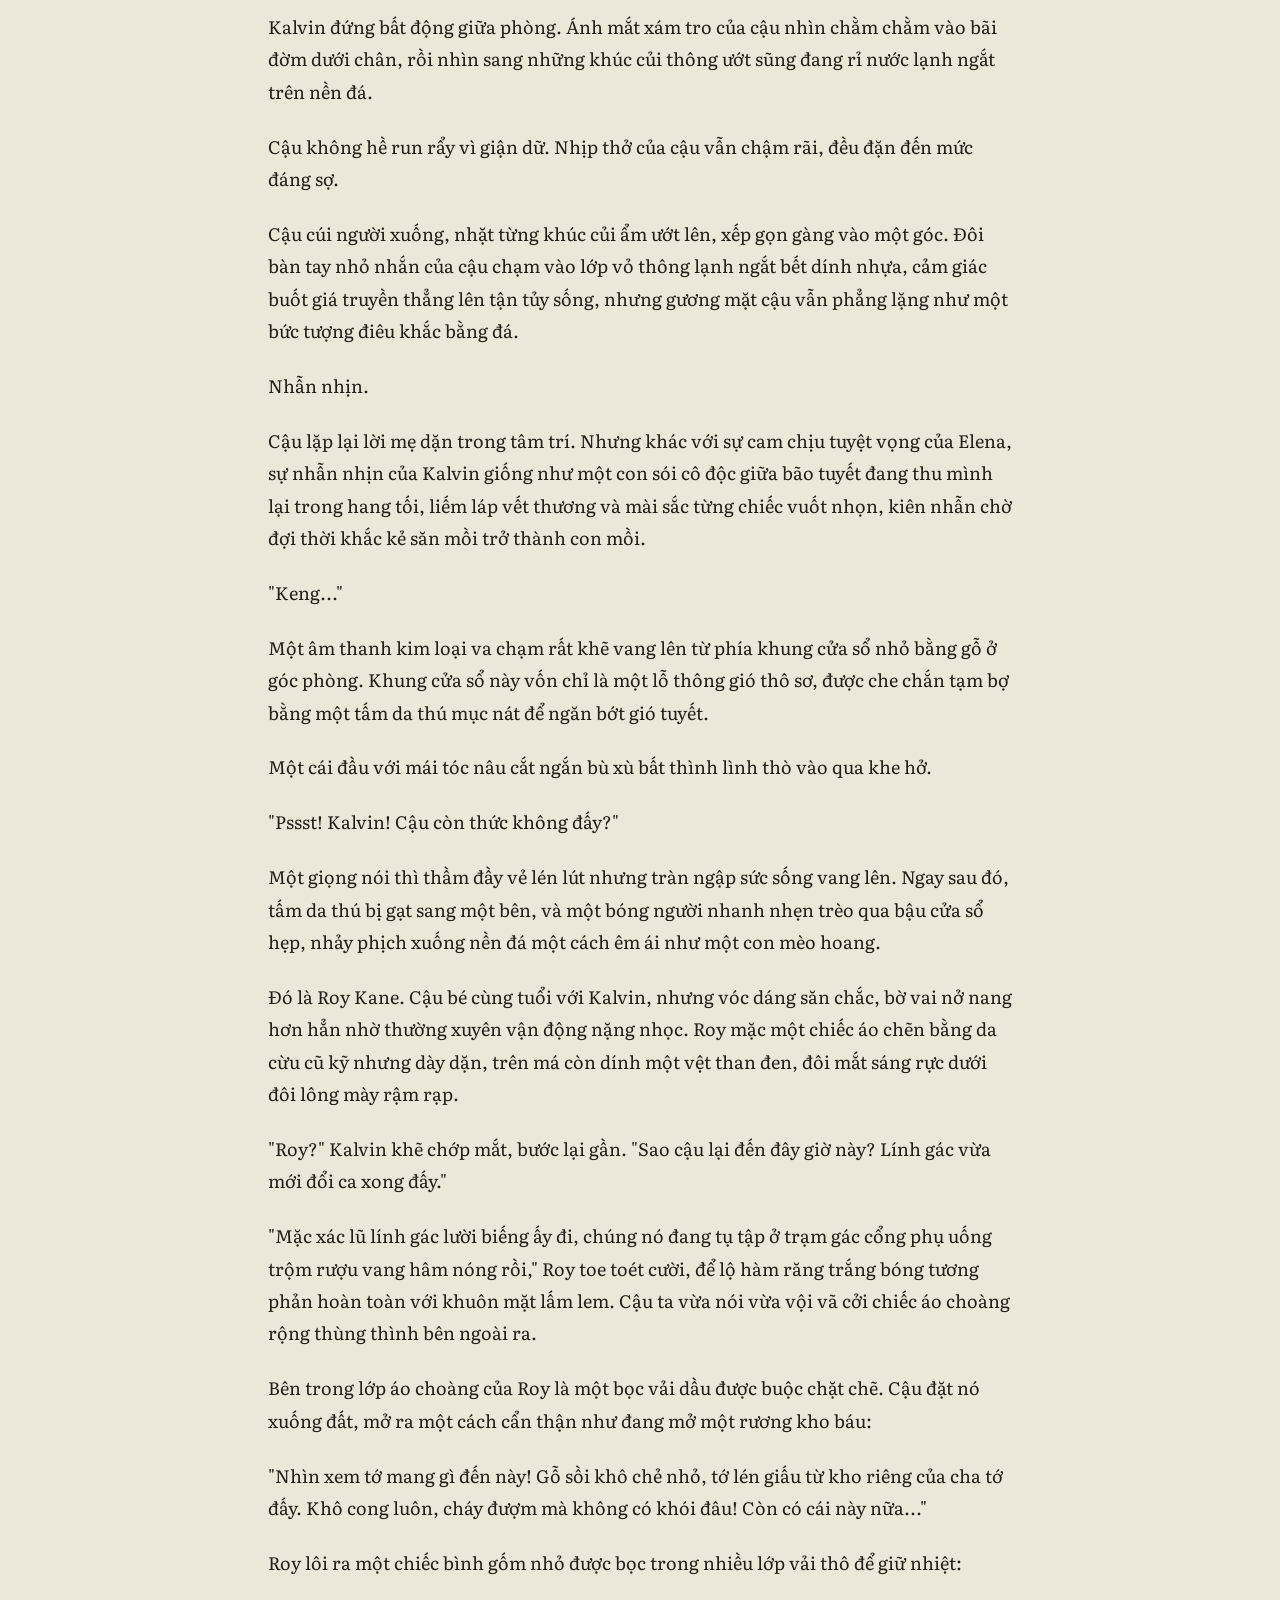
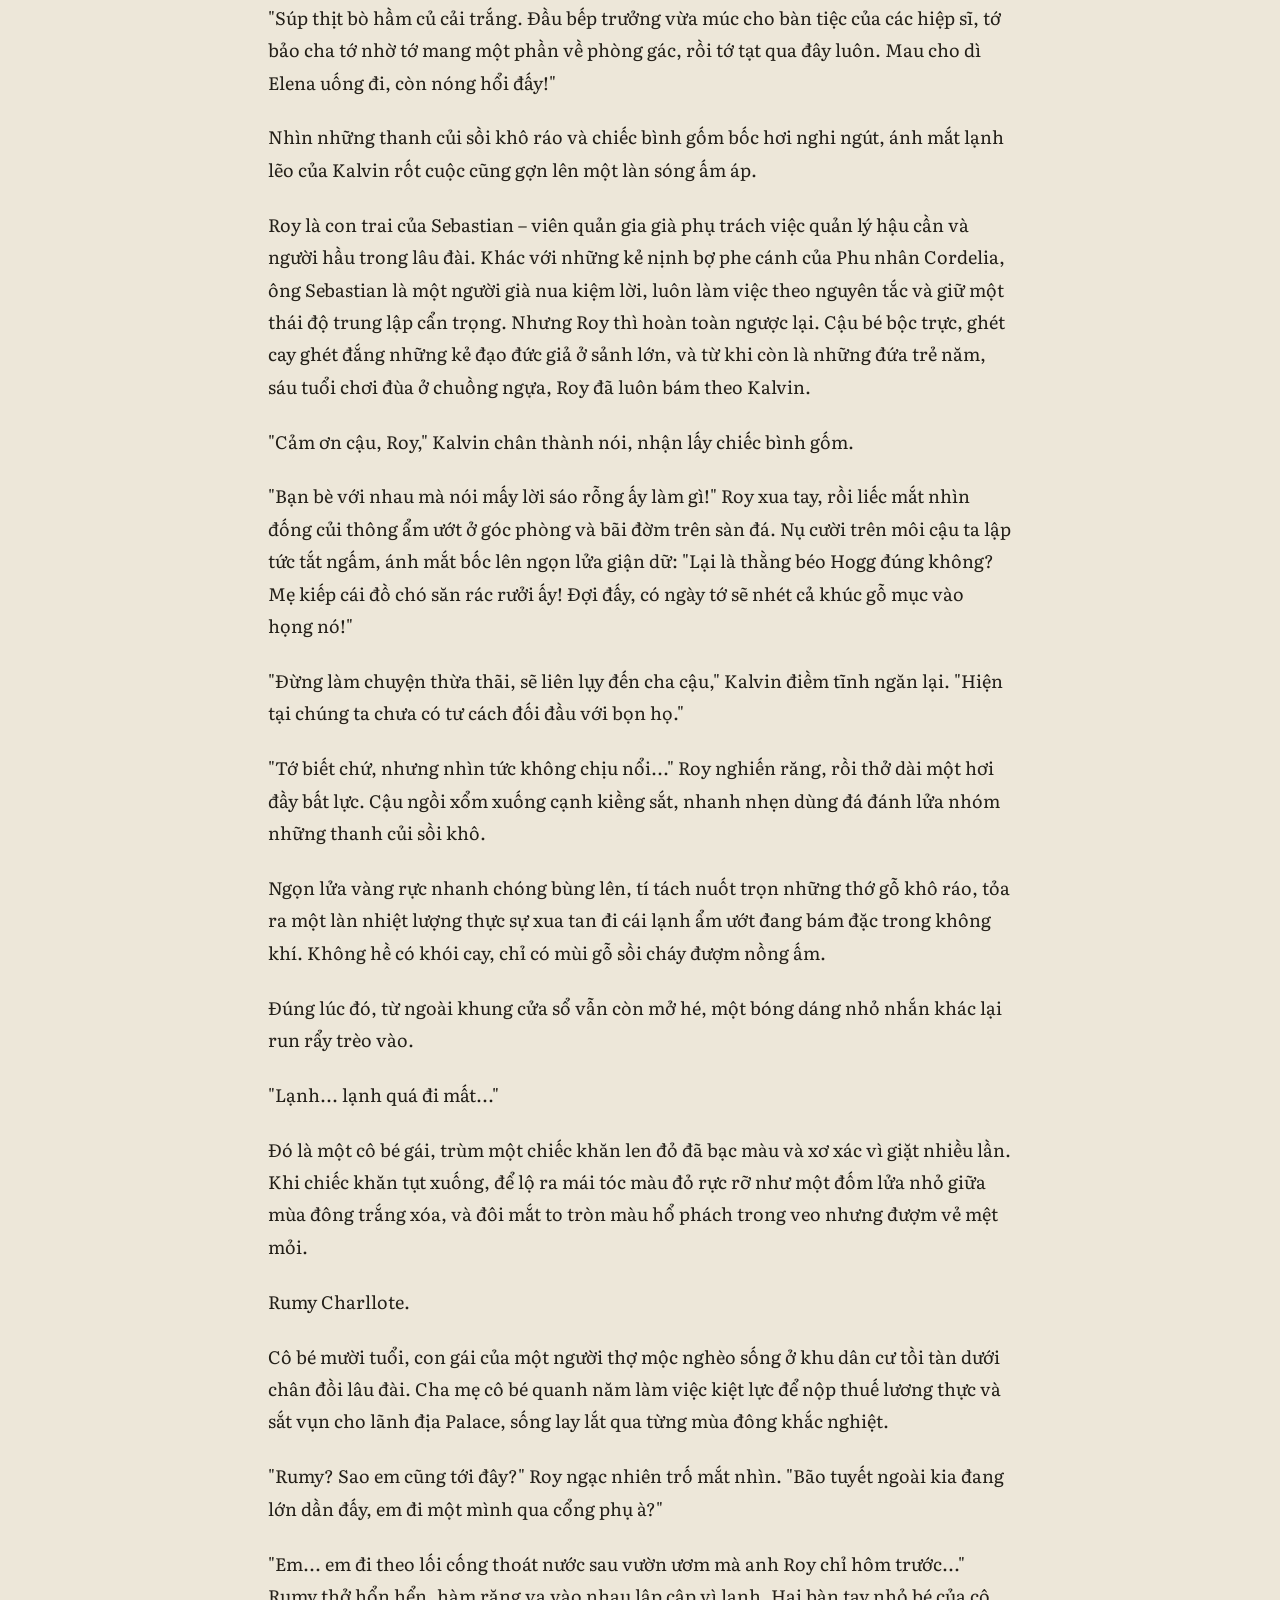
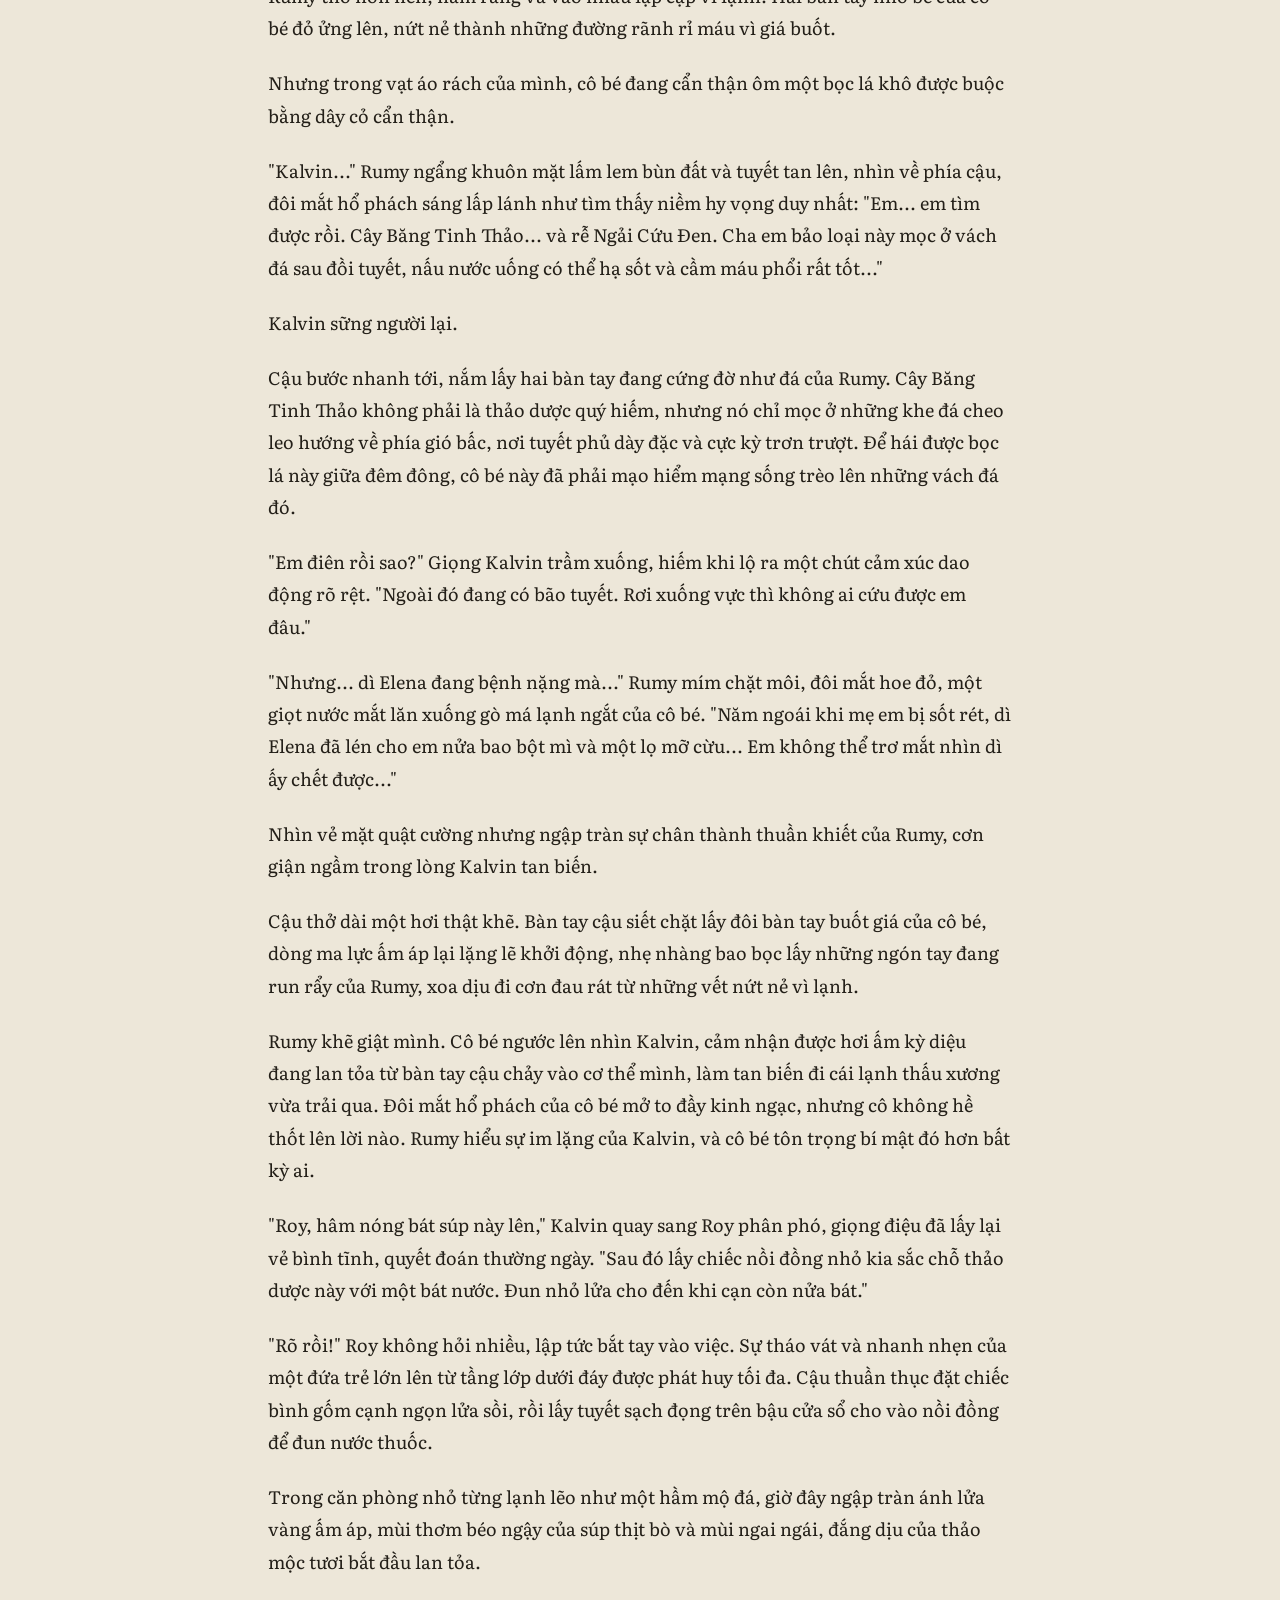
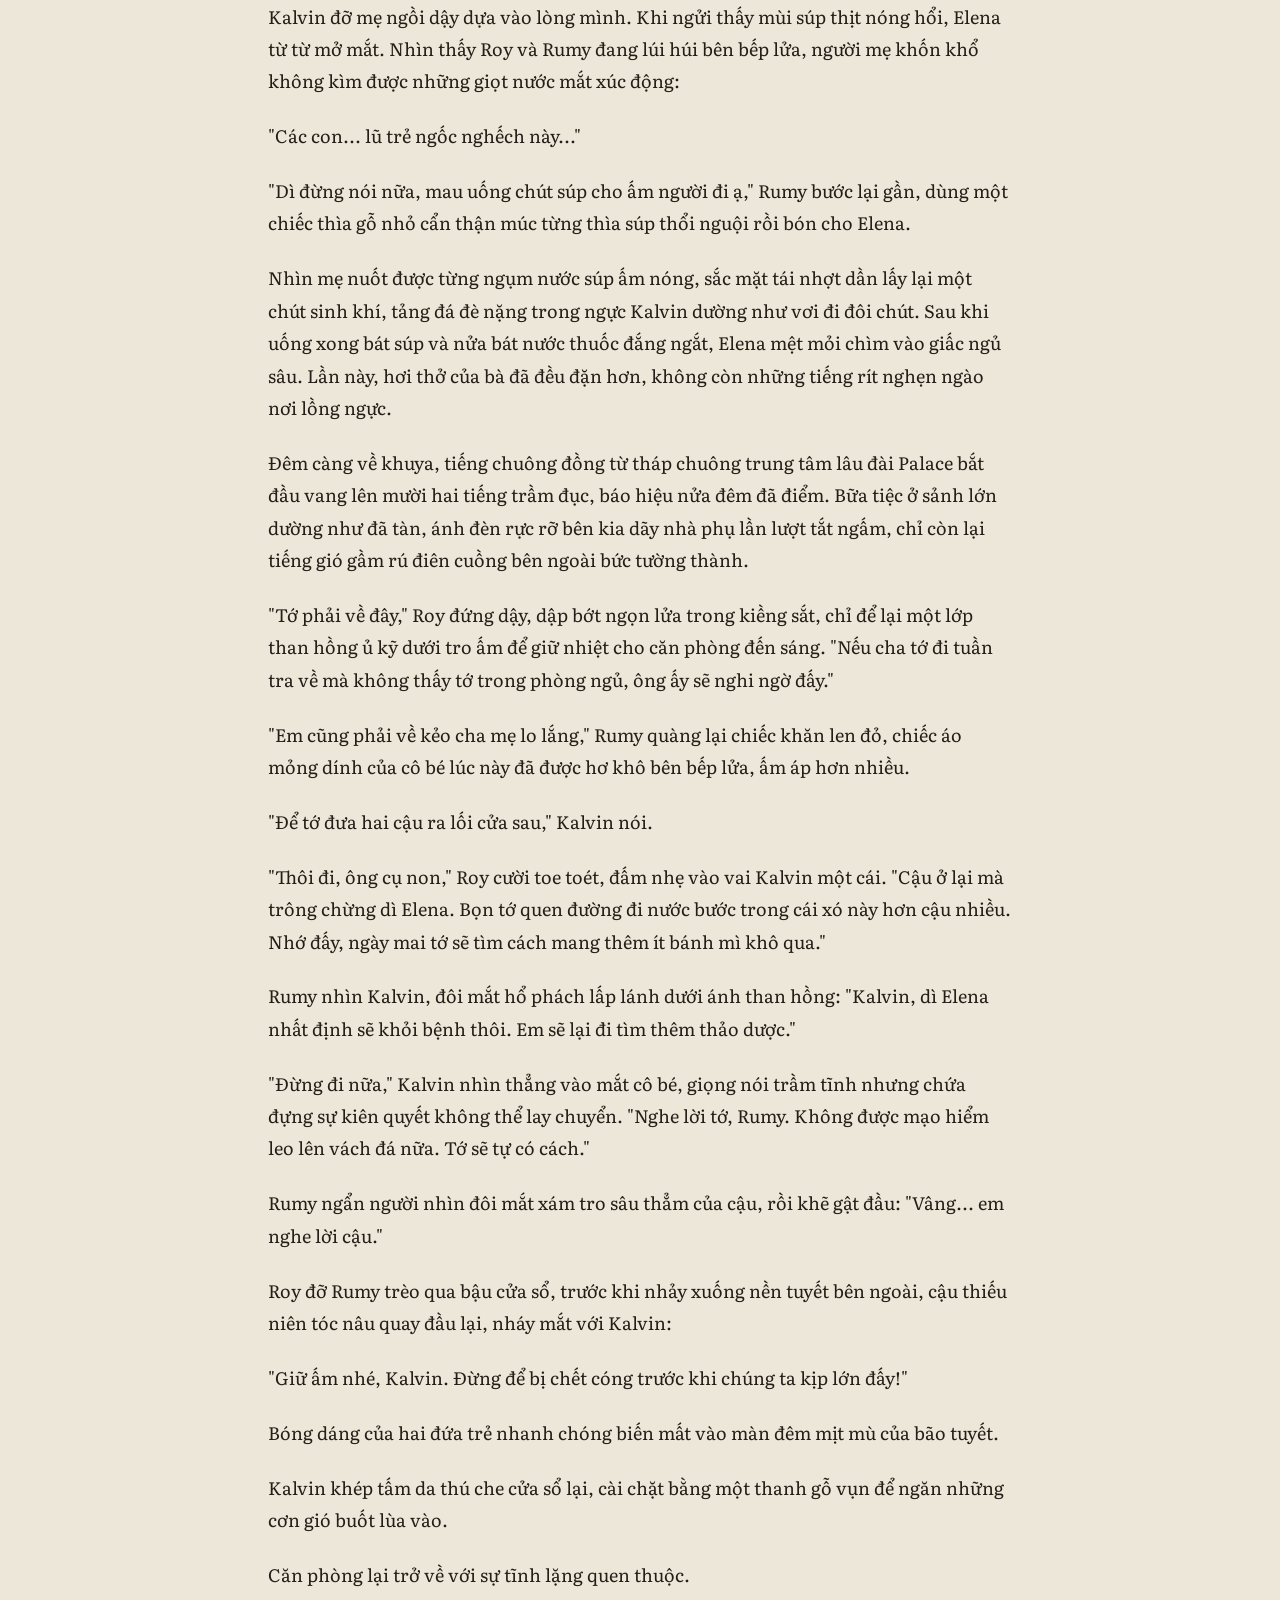
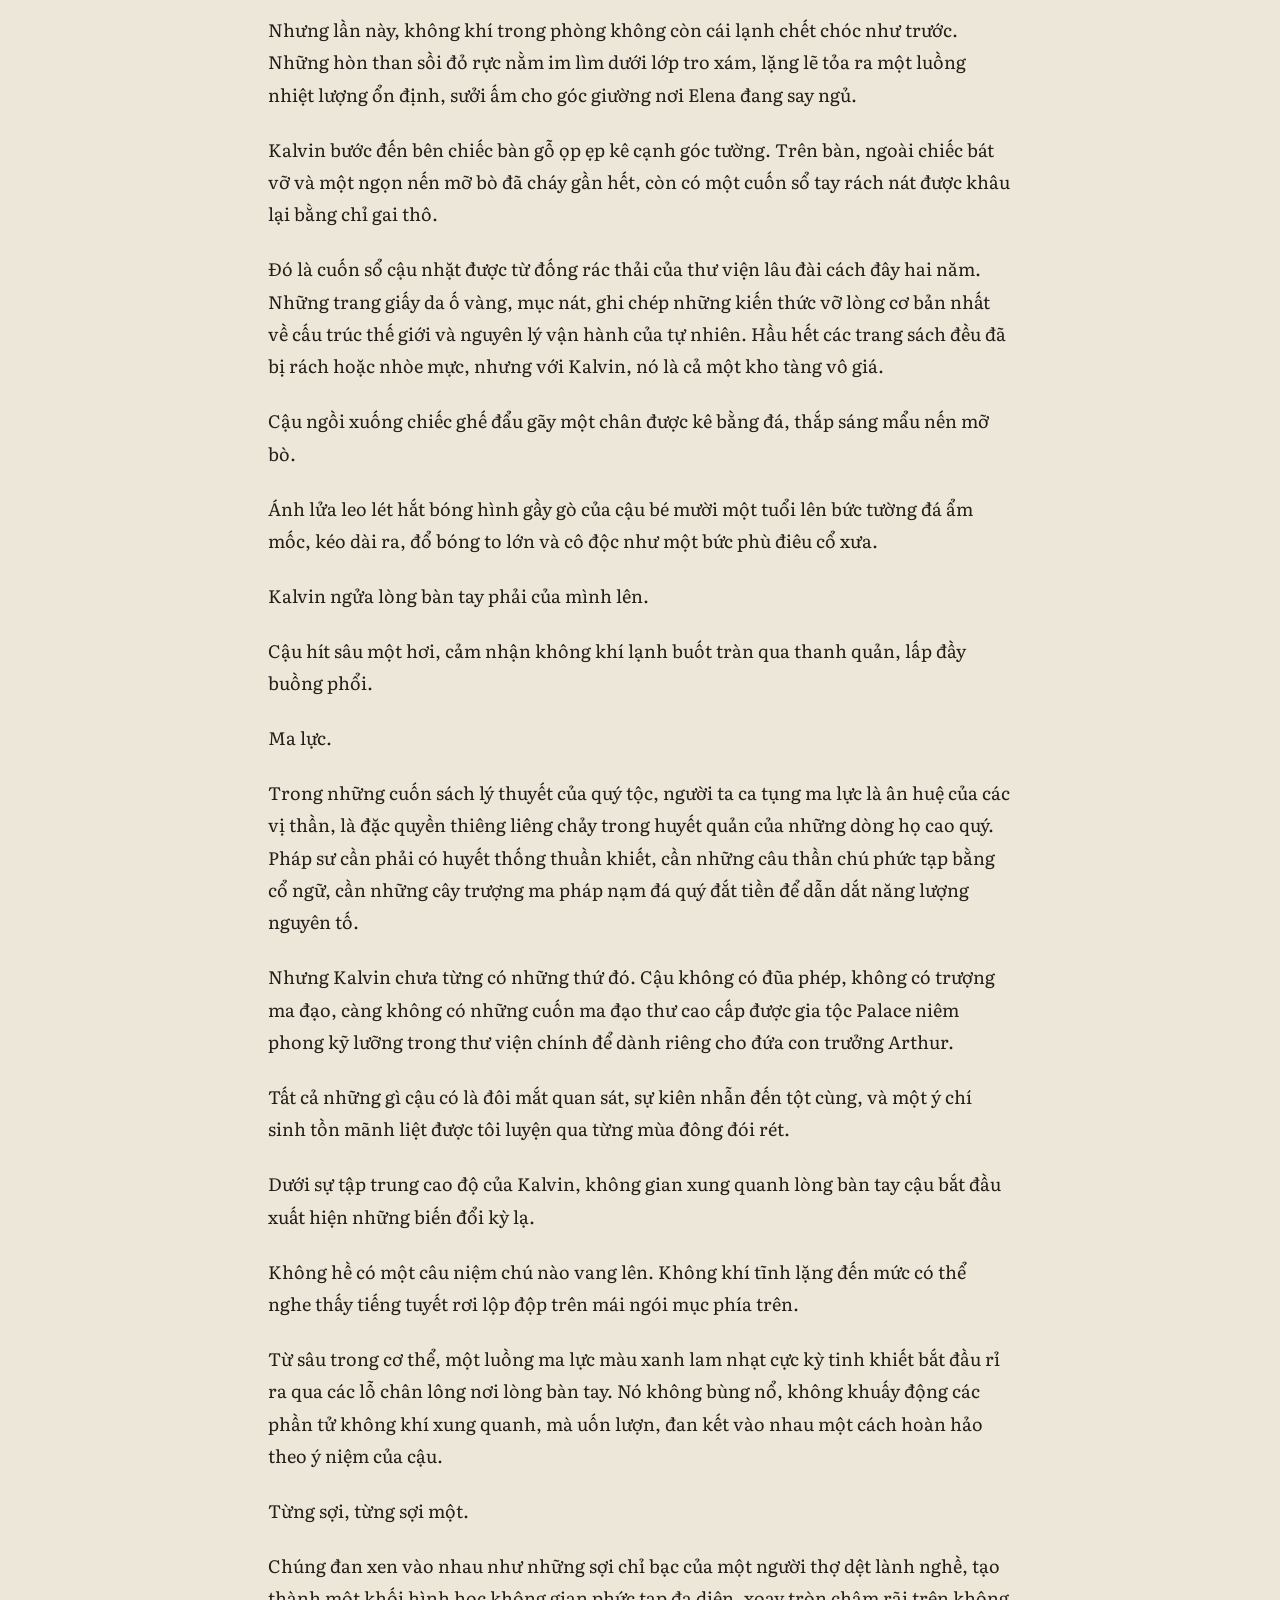
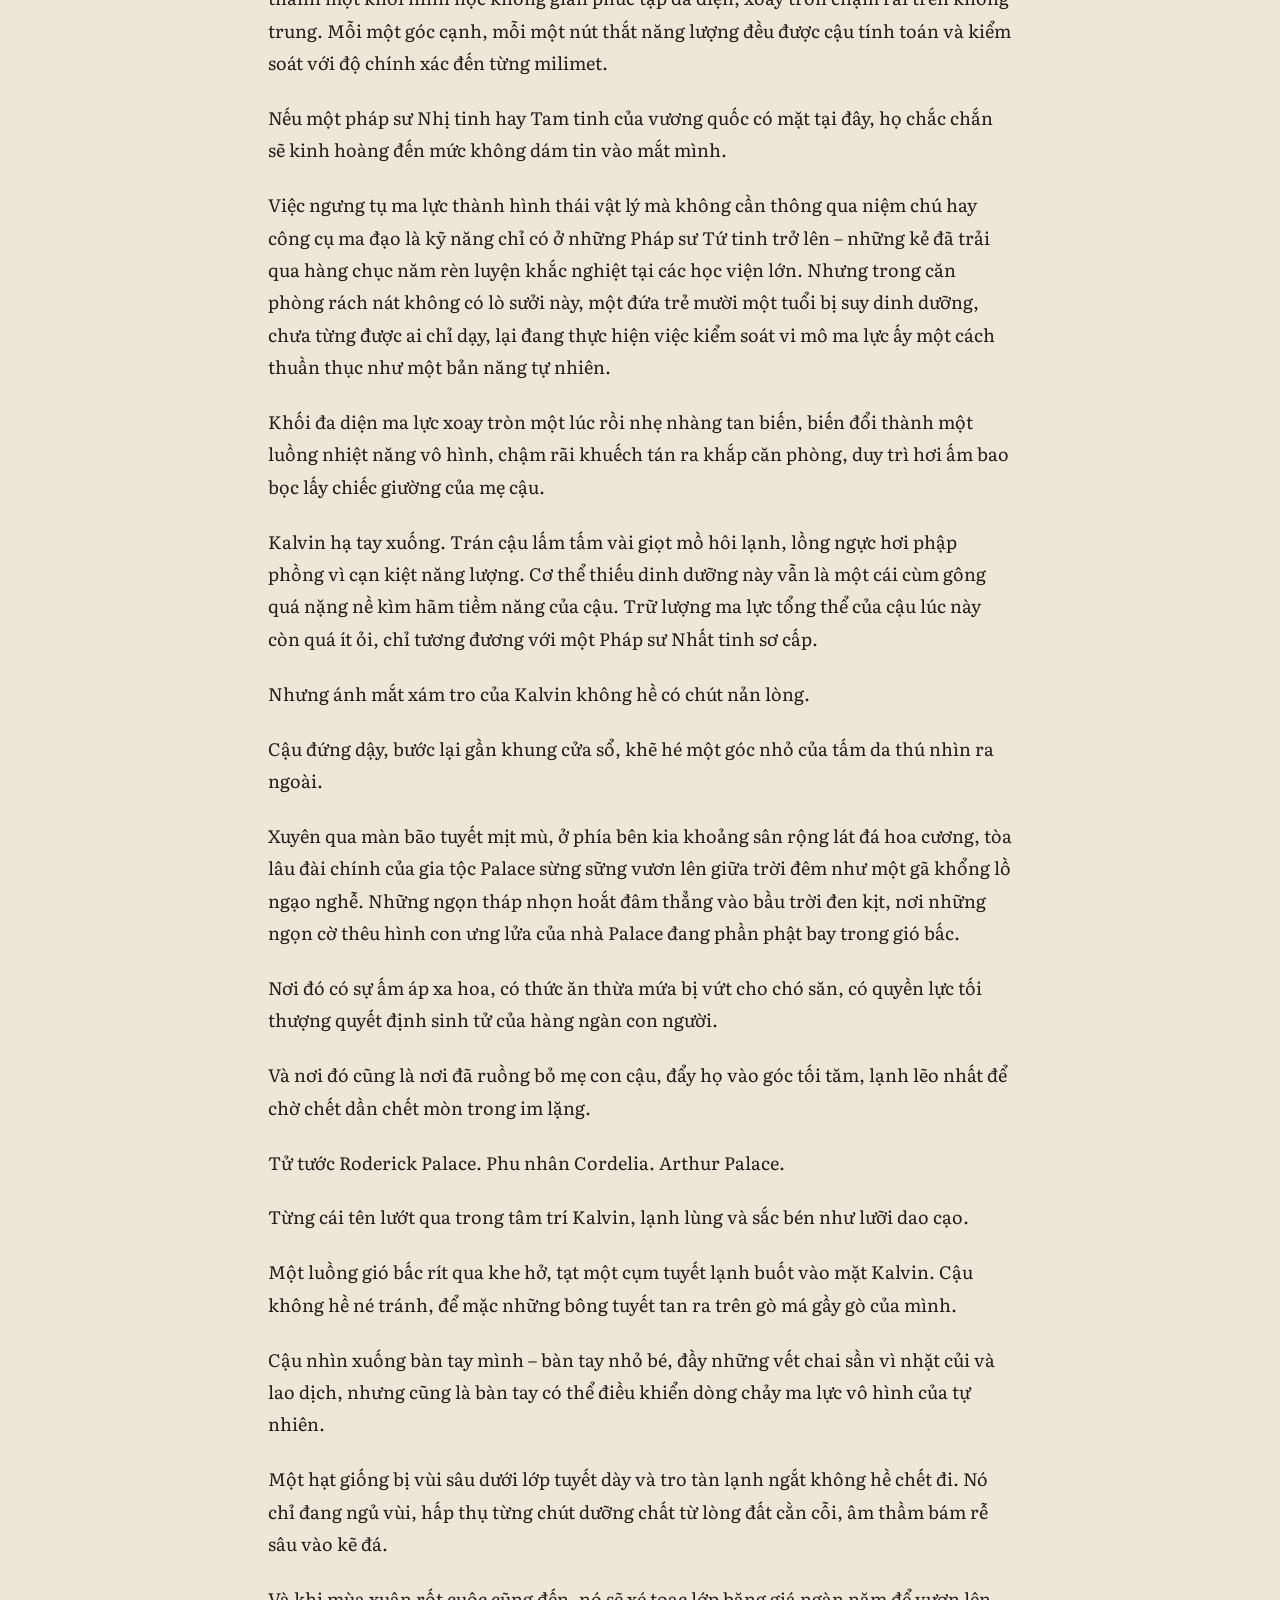
==== commit 1d3ffe44: "fix(kalvin): Fix mobile viewport layout to fit 100% screen and eliminate side gap" ====
--- a/kalvin/index.html
+++ b/kalvin/index.html
@@ -2,7 +2,7 @@
 <html lang="vi">
 <head>
   <meta charset="UTF-8">
-  <meta name="viewport" content="width=device-width, initial-scale=1.0, maximum-scale=5.0, user-scalable=yes">
+  <meta name="viewport" content="width=device-width, initial-scale=1.0, maximum-scale=1.0, user-scalable=no, viewport-fit=cover">
   <title>Biên Niên Sử Tro Tàn: Kalvin Palace</title>
   
   <!-- Google Fonts: Literata, Inter, Merriweather -->
@@ -46,7 +46,7 @@
     </div>
   </header>
 
-  <!-- Bottom Floating Action Dock (Thanh công cụ cố định phía dưới cùng - Tối ưu Mobile & PC) -->
+  <!-- Bottom Floating Action Dock (Cố định ở chính giữa đáy trang, không dùng transform gây lệch khung) -->
   <aside class="floating-dock" id="floating-dock" aria-label="Thanh công cụ phía dưới">
     <!-- 1. Previous Chapter (<<) -->
     <button class="dock-btn" id="dock-btn-prev" title="Chương trước (<<)" aria-label="Chương trước">
@@ -91,7 +91,7 @@
     </button>
   </aside>
 
-  <!-- Reading Customization Panel (Popup nổi lên trên thanh công cụ phía dưới) -->
+  <!-- Reading Customization Panel (Popup nổi lên trên thanh dock dưới cùng) -->
   <div id="settings-panel" class="settings-panel hidden">
     <div class="settings-group">
       <label class="settings-label">Chế độ màu</label>
--- a/kalvin/css/style.css
+++ b/kalvin/css/style.css
@@ -1,7 +1,7 @@
 /* ==========================================================================
    Biên Niên Sử Tro Tàn - Standard Novel Reader Stylesheet
-   Giao diện chuẩn web truyện, thanh công cụ cố định phía dưới cùng (Bottom Dock)
-   Thích ứng hoàn hảo trên cả PC & Mobile
+   Hoàn toàn tương thích và Fit 100% màn hình Điện thoại (iOS/Android) & PC
+   Không bị co rúm, không tràn viền, không lệch lề
    ========================================================================== */
 
 :root {
@@ -20,7 +20,7 @@
 }
 
 /* --------------------------------------------------------------------------
-   Themes: Sepia (Mặc định - Màu giấy cũ), Dark (OLED), Light
+   Themes: Sepia (Màu giấy cũ), Dark (OLED), Light
    -------------------------------------------------------------------------- */
 
 body.theme-sepia {
@@ -81,10 +81,10 @@
 }
 
 /* --------------------------------------------------------------------------
-   Reset & Base
+   Reset & Base: Khóa chặt width ở 100% viewport, chống zoom/tràn
    -------------------------------------------------------------------------- */
 
-* {
+*, *::before, *::after {
   box-sizing: border-box;
   margin: 0;
   padding: 0;
@@ -94,6 +94,9 @@
 html {
   scroll-behavior: smooth;
   font-size: 16px;
+  width: 100%;
+  max-width: 100vw;
+  overflow-x: hidden;
 }
 
 body {
@@ -101,9 +104,18 @@
   color: var(--text-primary);
   font-family: var(--reader-font-family);
   min-height: 100vh;
+  width: 100%;
+  max-width: 100vw;
+  overflow-x: hidden;
+  position: relative;
   transition: background-color var(--transition-normal), color var(--transition-normal);
   line-height: var(--reader-line-height);
-  overflow-x: hidden;
+}
+
+img {
+  max-width: 100%;
+  height: auto;
+  box-sizing: border-box;
 }
 
 /* --------------------------------------------------------------------------
@@ -114,7 +126,9 @@
   position: fixed;
   top: 0;
   left: 0;
-  width: 100%;
+  right: 0;
+  width: 100%;
+  max-width: 100vw;
   height: 3px;
   z-index: 1000;
   pointer-events: none;
@@ -136,6 +150,9 @@
   top: 0;
   z-index: 850;
   height: var(--header-height);
+  width: 100%;
+  max-width: 100vw;
+  box-sizing: border-box;
   background-color: var(--header-bg);
   backdrop-filter: blur(10px);
   -webkit-backdrop-filter: blur(10px);
@@ -143,13 +160,13 @@
   display: flex;
   align-items: center;
   justify-content: space-between;
-  padding: 0 16px;
+  padding: 0 14px;
 }
 
 .header-left {
   display: flex;
   align-items: center;
-  gap: 12px;
+  gap: 10px;
   min-width: 0;
   flex: 1;
 }
@@ -157,7 +174,7 @@
 .header-novel-info {
   display: flex;
   align-items: baseline;
-  gap: 8px;
+  gap: 6px;
   min-width: 0;
   overflow: hidden;
 }
@@ -177,6 +194,7 @@
   color: var(--text-secondary);
   white-space: nowrap;
   font-family: 'Inter', sans-serif;
+  flex-shrink: 0;
 }
 
 .header-right {
@@ -198,6 +216,7 @@
   align-items: center;
   justify-content: center;
   transition: all var(--transition-fast);
+  flex-shrink: 0;
 }
 
 .btn-icon:hover {
@@ -220,6 +239,7 @@
   cursor: pointer;
   font-family: 'Inter', sans-serif;
   transition: background-color var(--transition-fast);
+  flex-shrink: 0;
 }
 
 .btn-publish:hover {
@@ -239,33 +259,34 @@
 }
 
 /* --------------------------------------------------------------------------
-   Bottom Floating Action Dock (Thanh công cụ cố định phía dưới cùng - Mobile & PC)
+   Bottom Floating Action Dock (Không dùng transform translateX, canh lề 100% an toàn)
    -------------------------------------------------------------------------- */
 
 .floating-dock {
   position: fixed;
   bottom: 16px;
-  left: 50%;
-  transform: translateX(-50%);
+  left: 12px;
+  right: 12px;
+  margin: 0 auto;
+  max-width: 390px;
+  width: auto;
+  box-sizing: border-box;
   z-index: 900;
   background: var(--header-bg);
   border: 1px solid var(--border-color);
   border-radius: 30px;
-  box-shadow: 0 6px 26px rgba(0, 0, 0, 0.15);
+  box-shadow: 0 6px 26px rgba(0, 0, 0, 0.16);
   display: flex;
   flex-direction: row;
   align-items: center;
   justify-content: space-between;
   padding: 4px 6px;
-  gap: 4px;
+  gap: 2px;
   backdrop-filter: blur(16px);
   -webkit-backdrop-filter: blur(16px);
-  width: min(390px, calc(100vw - 28px));
-  max-width: 100%;
   transition: background-color var(--transition-normal), border-color var(--transition-normal);
 }
 
-/* Hỗ trợ SafeArea của iPhone khi vuốt thanh Home */
 @supports (padding-bottom: env(safe-area-inset-bottom)) {
   .floating-dock {
     bottom: calc(10px + env(safe-area-inset-bottom));
@@ -276,16 +297,15 @@
   background: transparent;
   border: none;
   color: var(--text-primary);
-  flex: 1;
+  flex: 1 1 0;
   height: 44px;
-  min-width: 40px;
+  min-width: 0;
   border-radius: 22px;
   cursor: pointer;
   display: flex;
   align-items: center;
   justify-content: center;
   transition: background-color var(--transition-fast), color var(--transition-fast), transform var(--transition-fast);
-  position: relative;
 }
 
 .dock-btn:hover:not(:disabled) {
@@ -310,20 +330,23 @@
 }
 
 /* --------------------------------------------------------------------------
-   Settings Dropdown / Popover (Nổi lên phía trên thanh dock dưới cùng)
+   Settings Dropdown / Popover
    -------------------------------------------------------------------------- */
 
 .settings-panel {
   position: fixed;
   bottom: calc(72px + env(safe-area-inset-bottom, 0px));
-  left: 50%;
-  transform: translateX(-50%);
-  width: min(360px, calc(100vw - 28px));
+  left: 12px;
+  right: 12px;
+  margin: 0 auto;
+  max-width: 360px;
+  width: auto;
+  box-sizing: border-box;
   background: var(--bg-surface);
   border: 1px solid var(--border-color);
   border-radius: var(--radius-md);
   padding: 16px;
-  box-shadow: 0 10px 32px rgba(0, 0, 0, 0.2);
+  box-shadow: 0 10px 32px rgba(0, 0, 0, 0.22);
   z-index: 950;
   display: flex;
   flex-direction: column;
@@ -333,18 +356,12 @@
 }
 
 .settings-panel.hidden {
-  display: none;
+  display: none !important;
 }
 
 @keyframes popUp {
-  from {
-    opacity: 0;
-    transform: translate(-50%, 8px);
-  }
-  to {
-    opacity: 1;
-    transform: translate(-50%, 0);
-  }
+  from { opacity: 0; transform: translateY(8px); }
+  to { opacity: 1; transform: translateY(0); }
 }
 
 .settings-group {
@@ -442,13 +459,11 @@
   width: 100%;
   height: 100%;
   z-index: 1000;
-  display: flex;
-  visibility: hidden;
-  transition: visibility var(--transition-normal);
+  display: none;
 }
 
 .drawer-menu.active {
-  visibility: visible;
+  display: flex;
 }
 
 .drawer-overlay {
@@ -458,30 +473,18 @@
   width: 100%;
   height: 100%;
   background: var(--modal-backdrop);
-  opacity: 0;
-  transition: opacity var(--transition-normal);
-}
-
-.drawer-menu.active .drawer-overlay {
-  opacity: 1;
 }
 
 .drawer-content {
   position: relative;
-  width: min(380px, 86vw);
+  width: min(360px, 85vw);
   height: 100%;
   background: var(--bg-surface);
   border-right: 1px solid var(--border-color);
   box-shadow: 0 10px 30px rgba(0, 0, 0, 0.25);
   display: flex;
   flex-direction: column;
-  transform: translateX(-100%);
-  transition: transform var(--transition-normal);
   z-index: 1;
-}
-
-.drawer-menu.active .drawer-content {
-  transform: translateX(0);
 }
 
 .drawer-header {
@@ -597,57 +600,63 @@
 }
 
 /* --------------------------------------------------------------------------
-   Main Reader Container (Định dạng chuẩn theo hình minh họa 2)
+   Main Reader Container: Fit 100% chiều ngang màn hình điện thoại
    -------------------------------------------------------------------------- */
 
 .reader-container {
-  max-width: var(--max-content-width);
+  width: 100%;
+  max-width: min(var(--max-content-width, 780px), 100%);
   margin: 0 auto;
-  /* Chừa 110px lề dưới để thanh dock không bao giờ che chữ/nút */
-  padding: 36px 20px 115px;
+  box-sizing: border-box;
+  padding: 28px 18px 115px;
 }
 
 @media (max-width: 600px) {
   .reader-container {
-    padding: 24px 16px 110px;
+    padding: 20px 14px 110px;
   }
 }
 
-/* Chapter Header Layout (Khớp hoàn toàn với hình mẫu 2) */
+/* Chapter Header */
 .chapter-header {
-  margin-bottom: 28px;
+  margin-bottom: 24px;
   text-align: center;
-  padding-bottom: 18px;
+  padding-bottom: 16px;
+  width: 100%;
+  box-sizing: border-box;
 }
 
 .main-novel-title {
-  font-size: 20px;
+  font-size: 19px;
   font-weight: 700;
   color: var(--text-primary);
   margin-bottom: 6px;
   letter-spacing: -0.2px;
   font-family: var(--reader-font-family);
+  word-break: break-word;
 }
 
 .main-chapter-title {
-  font-size: 16.5px;
+  font-size: 16px;
   font-weight: 700;
   text-transform: uppercase;
   color: var(--text-primary);
-  margin-bottom: 10px;
+  margin-bottom: 8px;
   letter-spacing: 0.2px;
   font-family: var(--reader-font-family);
+  word-break: break-word;
 }
 
 .chapter-meta-bar {
   display: flex;
   align-items: center;
   justify-content: center;
-  gap: 8px;
-  font-size: 13.5px;
+  gap: 6px;
+  font-size: 13px;
   color: var(--text-secondary);
   font-family: var(--reader-font-family);
   flex-wrap: wrap;
+  width: 100%;
 }
 
 .meta-link {
@@ -665,18 +674,24 @@
   opacity: 0.6;
 }
 
-/* Chapter Content Formatting - KHÔNG THỤT ĐẦU DÒNG (text-indent: 0), KHÔNG GÃY DÒNG */
+/* Chapter Content Formatting - Fit 100% màn hình, không bị hẹp sang trái */
 .chapter-content {
   font-size: var(--reader-font-size);
   line-height: var(--reader-line-height);
   color: var(--text-primary);
+  width: 100%;
+  box-sizing: border-box;
+  overflow-wrap: break-word;
+  word-wrap: break-word;
   word-break: break-word;
 }
 
 .chapter-content p {
   margin-bottom: 1.25em;
   text-align: left;
-  text-indent: 0; /* KHÔNG thụt lề, chuẩn web truyện */
+  text-indent: 0;
+  width: 100%;
+  box-sizing: border-box;
 }
 
 .chapter-content p.scene-break {
@@ -694,18 +709,21 @@
 
 .illustration-card {
   margin: 2em auto;
+  width: 100%;
   max-width: 100%;
   background: var(--bg-surface);
   border: 1px solid var(--border-color);
   border-radius: var(--radius-sm);
   overflow: hidden;
   box-shadow: 0 2px 10px rgba(0, 0, 0, 0.06);
+  box-sizing: border-box;
 }
 
 .illustration-img-wrap {
   position: relative;
   cursor: zoom-in;
   background: #111;
+  width: 100%;
 }
 
 .illustration-img-wrap img {
@@ -718,30 +736,34 @@
 }
 
 .illustration-caption {
-  padding: 10px 16px;
-  font-size: 13.5px;
+  padding: 10px 14px;
+  font-size: 13px;
   color: var(--text-secondary);
   font-family: var(--reader-font-family);
   text-align: center;
   line-height: 1.4;
   border-top: 1px solid var(--border-color);
   font-style: italic;
+  box-sizing: border-box;
 }
 
 /* --------------------------------------------------------------------------
-   Bottom Chapter Navigation
+   Bottom Chapter Navigation: Tự động xếp hàng an toàn, không đẩy phình trang
    -------------------------------------------------------------------------- */
 
 .chapter-nav-bottom {
-  margin-top: 40px;
-  display: flex;
+  margin-top: 36px;
+  display: flex;
+  flex-wrap: wrap; /* Cho phép rớt dòng trên màn hình nhỏ */
   align-items: center;
   justify-content: space-between;
-  gap: 12px;
+  gap: 10px;
   padding: 16px 0;
   border-top: 1px solid var(--border-color);
   border-bottom: 1px solid var(--border-color);
   font-family: 'Inter', sans-serif;
+  width: 100%;
+  box-sizing: border-box;
 }
 
 .btn-nav {
@@ -755,9 +777,14 @@
   font-weight: 600;
   display: flex;
   align-items: center;
+  justify-content: center;
   gap: 6px;
   cursor: pointer;
   transition: all var(--transition-fast);
+  flex: 1 1 calc(50% - 6px); /* Trên mobile: chia đôi dòng 1 */
+  min-width: 0;
+  box-sizing: border-box;
+  white-space: nowrap;
 }
 
 .btn-nav:hover:not(:disabled) {
@@ -781,8 +808,11 @@
 }
 
 .chapter-select-wrap {
-  flex: 1;
-  max-width: 220px;
+  flex: 1 1 100%; /* Trên mobile: chiếm trọn dòng 2 */
+  width: 100%;
+  max-width: 100%;
+  min-width: 0;
+  box-sizing: border-box;
 }
 
 .select-chapter {
@@ -797,12 +827,30 @@
   font-family: 'Inter', sans-serif;
   cursor: pointer;
   outline: none;
+  box-sizing: border-box;
+  text-overflow: ellipsis;
+  overflow: hidden;
+  white-space: nowrap;
+}
+
+@media (min-width: 600px) {
+  .chapter-nav-bottom {
+    flex-wrap: nowrap;
+  }
+  .btn-nav {
+    flex: 0 0 auto;
+  }
+  .chapter-select-wrap {
+    flex: 1;
+    max-width: 240px;
+  }
 }
 
 .reader-bottom-actions {
   display: flex;
   justify-content: center;
   margin-top: 20px;
+  width: 100%;
 }
 
 .btn-scroll-top {
@@ -830,22 +878,24 @@
    -------------------------------------------------------------------------- */
 
 .comments-section {
-  margin-top: 40px;
+  margin-top: 36px;
   background: var(--bg-surface);
   border: 1px solid var(--border-color);
   border-radius: var(--radius-md);
-  padding: 20px;
-  font-family: 'Inter', sans-serif;
+  padding: 18px;
+  font-family: 'Inter', sans-serif;
+  width: 100%;
+  box-sizing: border-box;
 }
 
 .comments-header {
-  margin-bottom: 16px;
+  margin-bottom: 14px;
   border-bottom: 1px solid var(--border-color);
-  padding-bottom: 12px;
+  padding-bottom: 10px;
 }
 
 .comments-title {
-  font-size: 16px;
+  font-size: 15.5px;
   font-weight: 700;
   color: var(--text-primary);
 }
@@ -854,7 +904,8 @@
   display: flex;
   flex-direction: column;
   gap: 10px;
-  margin-bottom: 24px;
+  margin-bottom: 20px;
+  width: 100%;
 }
 
 .comment-form input,
@@ -862,11 +913,13 @@
   background: var(--bg-color);
   border: 1px solid var(--border-color);
   border-radius: var(--radius-sm);
-  padding: 10px 12px;
+  padding: 9px 12px;
   font-size: 13.5px;
   color: var(--text-primary);
   font-family: inherit;
   outline: none;
+  width: 100%;
+  box-sizing: border-box;
 }
 
 .comment-form input:focus,
@@ -883,13 +936,16 @@
   display: flex;
   flex-direction: column;
   gap: 14px;
+  width: 100%;
 }
 
 .comment-item {
   display: flex;
-  gap: 12px;
-  padding-bottom: 14px;
+  gap: 10px;
+  padding-bottom: 12px;
   border-bottom: 1px dashed var(--border-color);
+  width: 100%;
+  box-sizing: border-box;
 }
 
 .comment-item:last-child {
@@ -898,13 +954,13 @@
 }
 
 .comment-avatar {
-  width: 36px;
-  height: 36px;
+  width: 34px;
+  height: 34px;
   border-radius: 50%;
   background: var(--accent-color);
   color: var(--accent-text);
   font-weight: 700;
-  font-size: 14px;
+  font-size: 13.5px;
   display: flex;
   align-items: center;
   justify-content: center;
@@ -916,6 +972,8 @@
   display: flex;
   flex-direction: column;
   gap: 4px;
+  min-width: 0;
+  word-break: break-word;
 }
 
 .comment-author-wrap {
@@ -958,11 +1016,13 @@
   display: flex;
   align-items: center;
   justify-content: center;
-  padding: 16px;
+  padding: 12px;
+  box-sizing: border-box;
 }
 
 .modal-card {
-  width: min(640px, 100%);
+  width: 100%;
+  max-width: min(640px, calc(100vw - 24px));
   max-height: 85vh;
   background: var(--bg-surface);
   border: 1px solid var(--border-color);
@@ -972,10 +1032,11 @@
   flex-direction: column;
   overflow: hidden;
   font-family: 'Inter', sans-serif;
+  box-sizing: border-box;
 }
 
 .modal-header {
-  padding: 16px 20px;
+  padding: 14px 18px;
   display: flex;
   align-items: center;
   justify-content: space-between;
@@ -983,67 +1044,68 @@
 }
 
 .modal-title {
+  font-size: 16.5px;
+  font-weight: 700;
+  color: var(--text-primary);
+}
+
+.modal-body-scroll {
+  padding: 18px;
+  overflow-y: auto;
+  display: flex;
+  flex-direction: column;
+  gap: 16px;
+  box-sizing: border-box;
+}
+
+.info-title {
   font-size: 17px;
   font-weight: 700;
   color: var(--text-primary);
-}
-
-.modal-body-scroll {
-  padding: 20px;
-  overflow-y: auto;
-  display: flex;
-  flex-direction: column;
-  gap: 18px;
-}
-
-.info-title {
-  font-size: 18px;
-  font-weight: 700;
-  color: var(--text-primary);
   margin-bottom: 4px;
 }
 
 .info-aliases {
-  font-size: 13px;
+  font-size: 12.5px;
   color: var(--text-secondary);
-  margin-bottom: 10px;
+  margin-bottom: 8px;
 }
 
 .info-tags {
   display: flex;
   flex-wrap: wrap;
   gap: 6px;
-  margin-bottom: 12px;
+  margin-bottom: 10px;
 }
 
 .info-tag {
   background: var(--bg-surface-elevated);
   padding: 3px 8px;
   border-radius: 4px;
-  font-size: 11.5px;
+  font-size: 11px;
   color: var(--accent-color);
   font-weight: 500;
 }
 
 .info-desc {
+  font-size: 13.5px;
+  line-height: 1.6;
+  color: var(--text-primary);
+}
+
+.info-subtitle {
   font-size: 14px;
-  line-height: 1.6;
-  color: var(--text-primary);
-}
-
-.info-subtitle {
-  font-size: 14.5px;
   font-weight: 700;
   color: var(--text-primary);
-  margin-bottom: 8px;
+  margin-bottom: 6px;
 }
 
 .info-list {
-  padding-left: 20px;
-  display: flex;
-  flex-direction: column;
-  gap: 6px;
-  font-size: 13.5px;
+  padding-left: 18px;
+  display: flex;
+  flex-direction: column;
+  gap: 5px;
+  font-size: 13px;
   line-height: 1.5;
 }
 
@@ -1058,7 +1120,7 @@
   display: flex;
   align-items: center;
   justify-content: space-between;
-  padding: 12px;
+  padding: 10px 12px;
   background: var(--bg-color);
   border: 1px solid var(--border-color);
   border-radius: var(--radius-sm);
@@ -1078,13 +1140,13 @@
 }
 
 .bookmark-title {
-  font-size: 14px;
+  font-size: 13.5px;
   font-weight: 600;
   color: var(--text-primary);
 }
 
 .bookmark-date {
-  font-size: 11.5px;
+  font-size: 11px;
   color: var(--text-muted);
 }
 
@@ -1103,30 +1165,39 @@
 
 /* Publish Form */
 .publish-form {
-  padding: 18px 20px;
+  padding: 16px 18px;
   overflow-y: auto;
   display: flex;
   flex-direction: column;
-  gap: 14px;
+  gap: 12px;
+  box-sizing: border-box;
 }
 
 .form-row {
   display: flex;
-  gap: 10px;
-}
-
-.flex-1 { flex: 1; }
-.flex-2 { flex: 2; }
+  flex-wrap: wrap;
+  gap: 8px;
+  width: 100%;
+}
+
+.form-group {
+  display: flex;
+  flex-direction: column;
+  gap: 4px;
+  width: 100%;
+  min-width: 0;
+  box-sizing: border-box;
+}
+
+@media (min-width: 500px) {
+  .flex-1 { flex: 1; width: auto; }
+  .flex-2 { flex: 2; width: auto; }
+}
+
 .w-full { width: 100%; }
 
-.form-group {
-  display: flex;
-  flex-direction: column;
-  gap: 5px;
-}
-
 .form-group label {
-  font-size: 12.5px;
+  font-size: 12px;
   font-weight: 600;
   color: var(--text-secondary);
 }
@@ -1137,22 +1208,19 @@
   background: var(--bg-color);
   border: 1px solid var(--border-color);
   border-radius: var(--radius-sm);
-  padding: 9px 12px;
-  font-size: 13.5px;
+  padding: 8px 10px;
+  font-size: 13px;
   color: var(--text-primary);
   font-family: inherit;
   outline: none;
-}
-
-.form-group input:focus,
-.form-group textarea:focus {
-  border-color: var(--accent-color);
+  width: 100%;
+  box-sizing: border-box;
 }
 
 .modal-footer {
   display: flex;
   justify-content: flex-end;
-  gap: 10px;
+  gap: 8px;
   padding-top: 10px;
   border-top: 1px solid var(--border-color);
 }
@@ -1161,11 +1229,11 @@
   background: var(--accent-color);
   color: var(--accent-text);
   border: none;
-  padding: 9px 18px;
+  padding: 8px 16px;
   border-radius: var(--radius-sm);
   font-weight: 600;
   cursor: pointer;
-  font-size: 13.5px;
+  font-size: 13px;
 }
 
 .btn-primary:hover {
@@ -1176,18 +1244,18 @@
   background: var(--bg-surface-elevated);
   border: 1px solid var(--border-color);
   color: var(--text-primary);
-  padding: 9px 16px;
+  padding: 8px 14px;
   border-radius: var(--radius-sm);
   font-weight: 600;
   cursor: pointer;
-  font-size: 13.5px;
+  font-size: 13px;
 }
 
 .btn-link {
   background: transparent;
   border: none;
   color: var(--accent-color);
-  font-size: 12.5px;
+  font-size: 12px;
   cursor: pointer;
   text-decoration: underline;
   padding: 4px;
@@ -1208,7 +1276,8 @@
   display: flex;
   align-items: center;
   justify-content: center;
-  padding: 16px;
+  padding: 14px;
+  box-sizing: border-box;
 }
 
 .lightbox-close {
@@ -1247,7 +1316,7 @@
 
 .lightbox-caption {
   color: #e4e4e7;
-  font-size: 13.5px;
+  font-size: 13px;
   font-family: 'Inter', sans-serif;
   text-align: center;
   max-width: 600px;
@@ -1256,13 +1325,17 @@
 .toast {
   position: fixed;
   bottom: 84px;
-  left: 50%;
-  transform: translateX(-50%);
+  left: 16px;
+  right: 16px;
+  margin: 0 auto;
+  max-width: 320px;
+  width: fit-content;
+  box-sizing: border-box;
   background: #10b981;
   color: #ffffff;
-  padding: 10px 20px;
+  padding: 10px 18px;
   border-radius: 20px;
-  font-size: 13.5px;
+  font-size: 13px;
   font-weight: 600;
   font-family: 'Inter', sans-serif;
   box-shadow: 0 4px 14px rgba(0, 0, 0, 0.2);
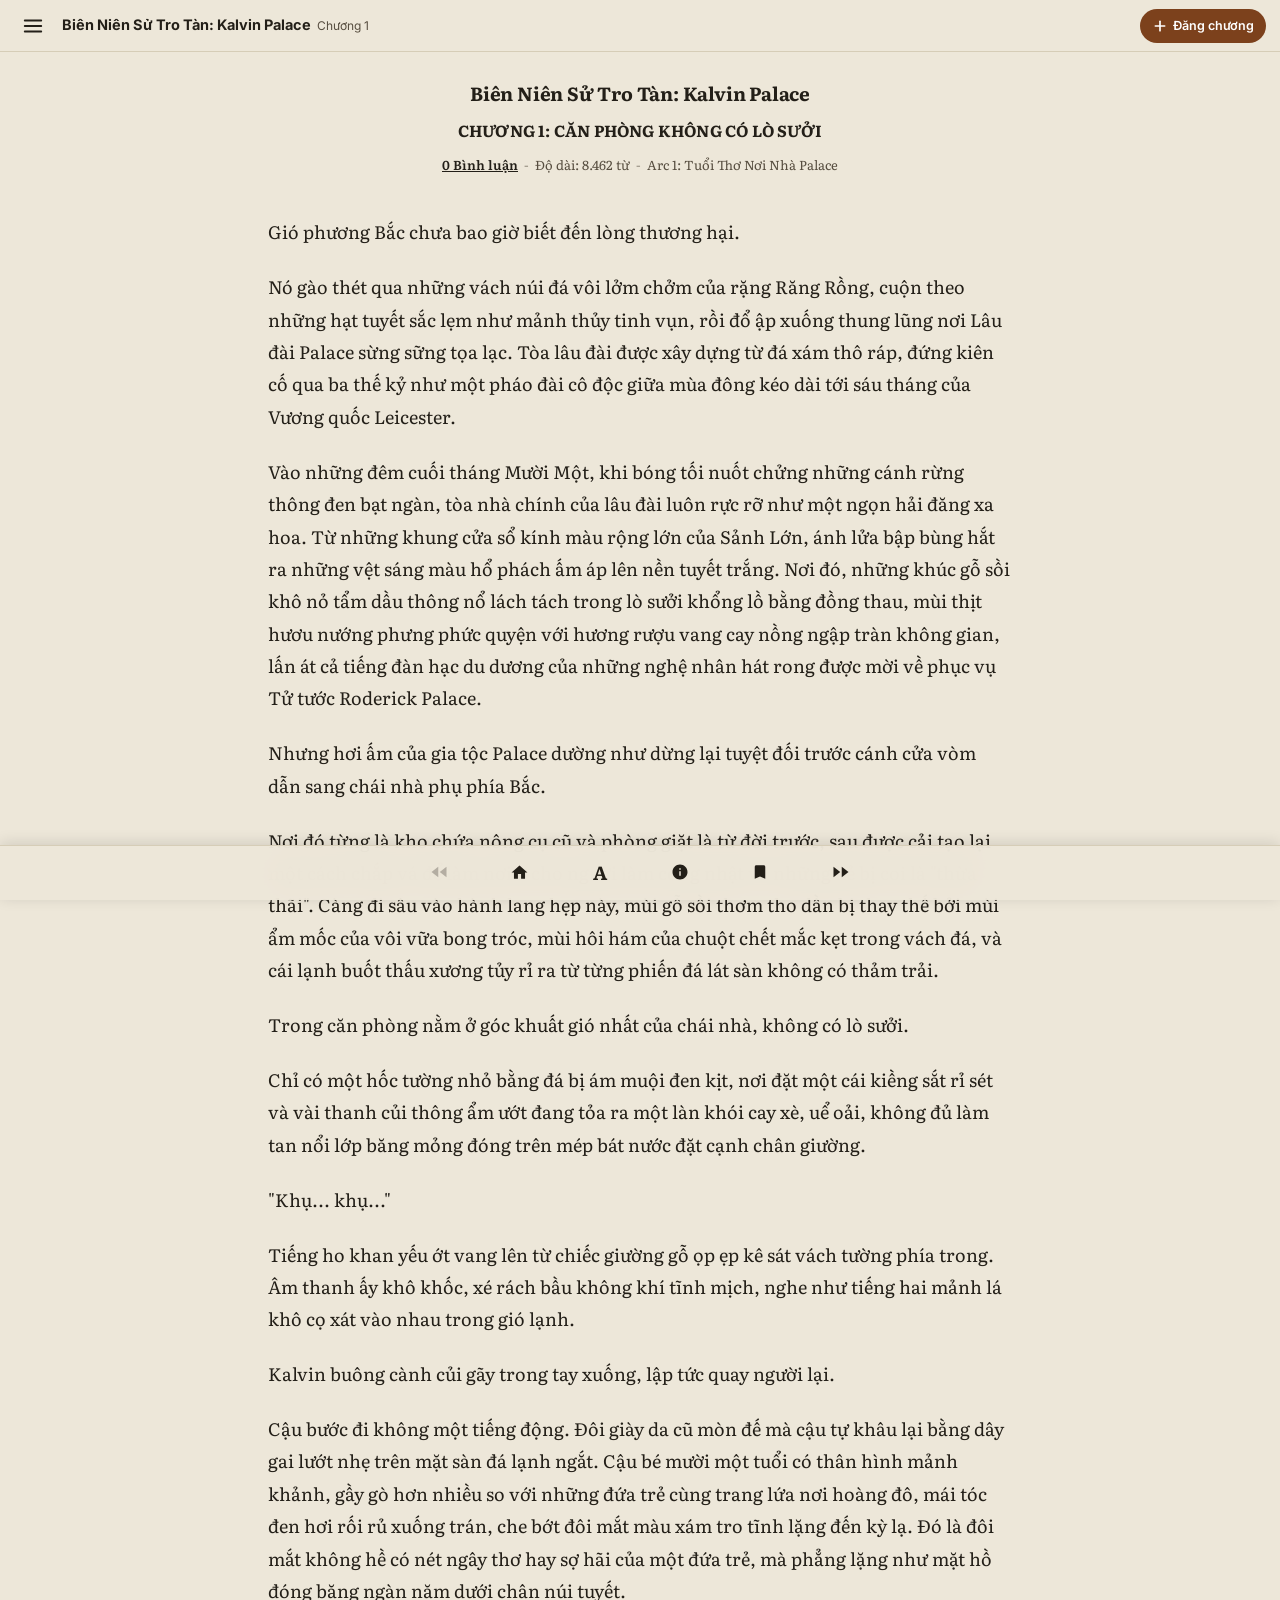
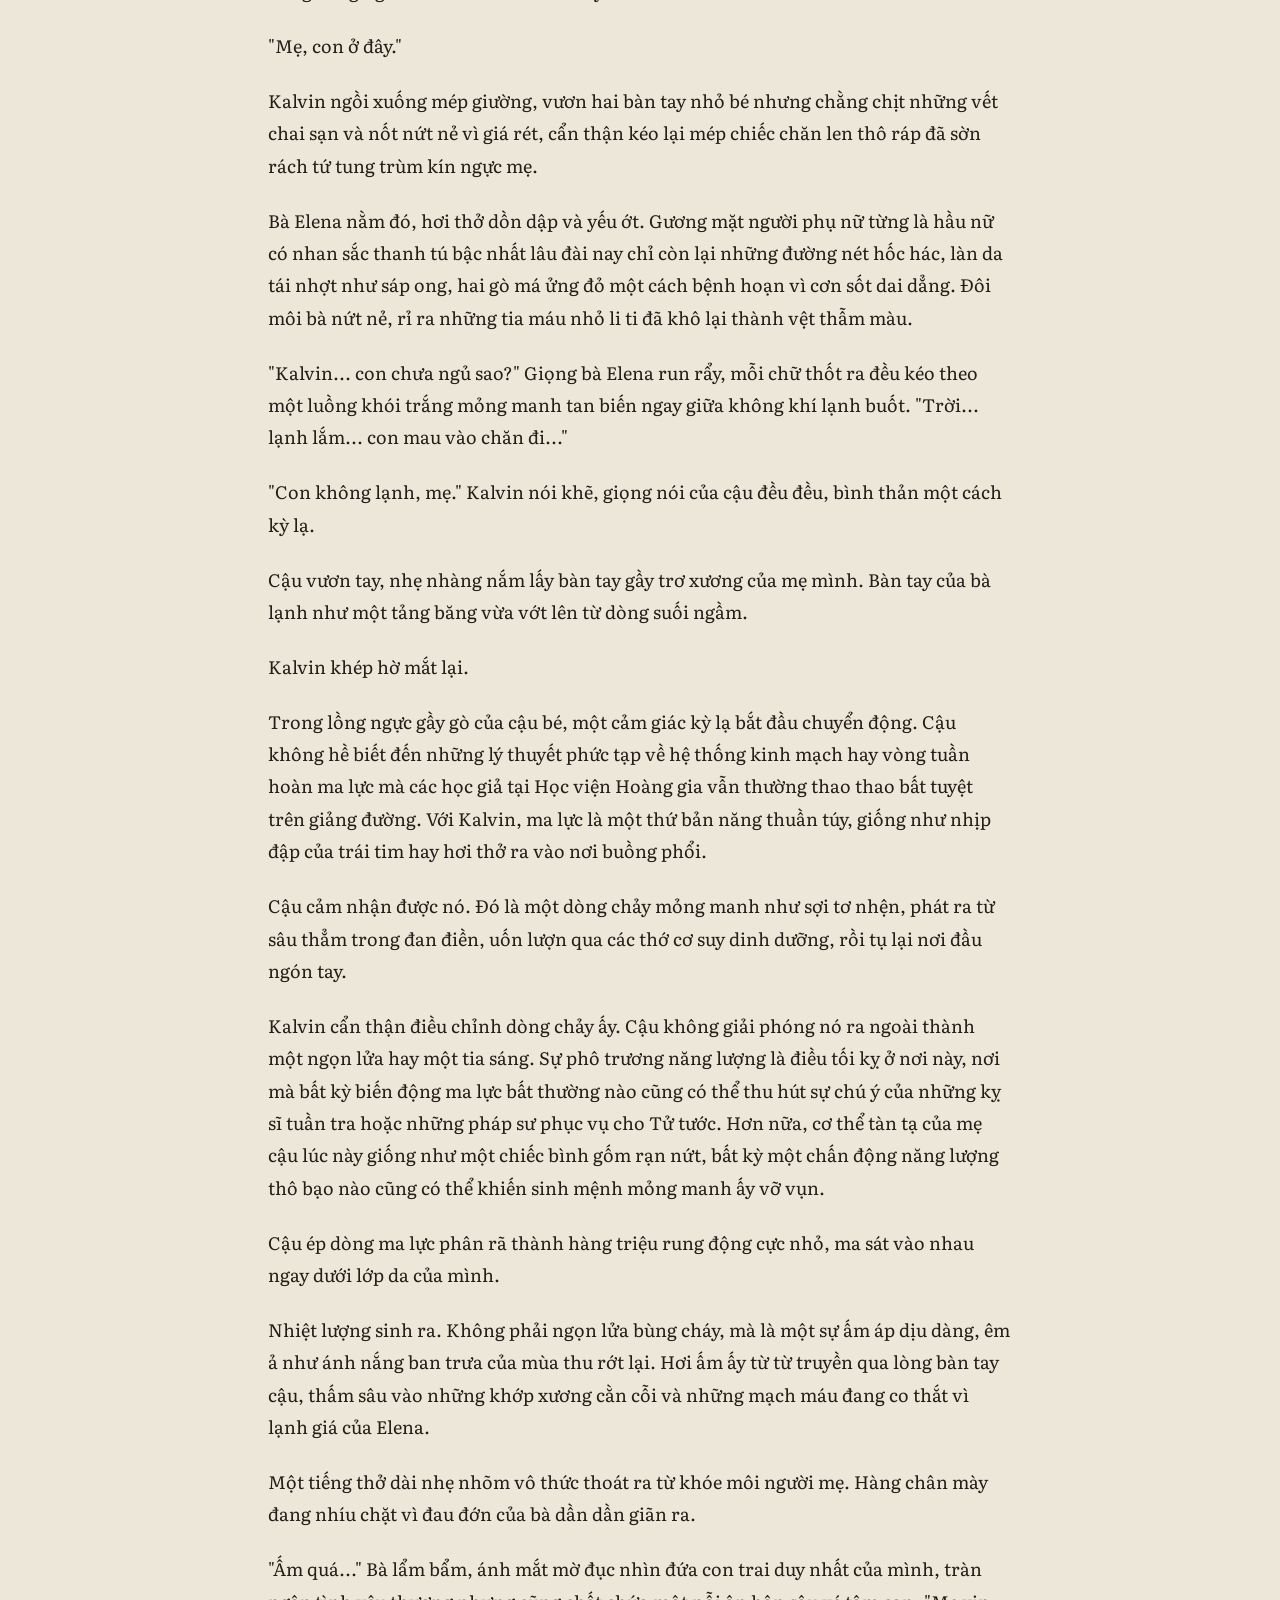
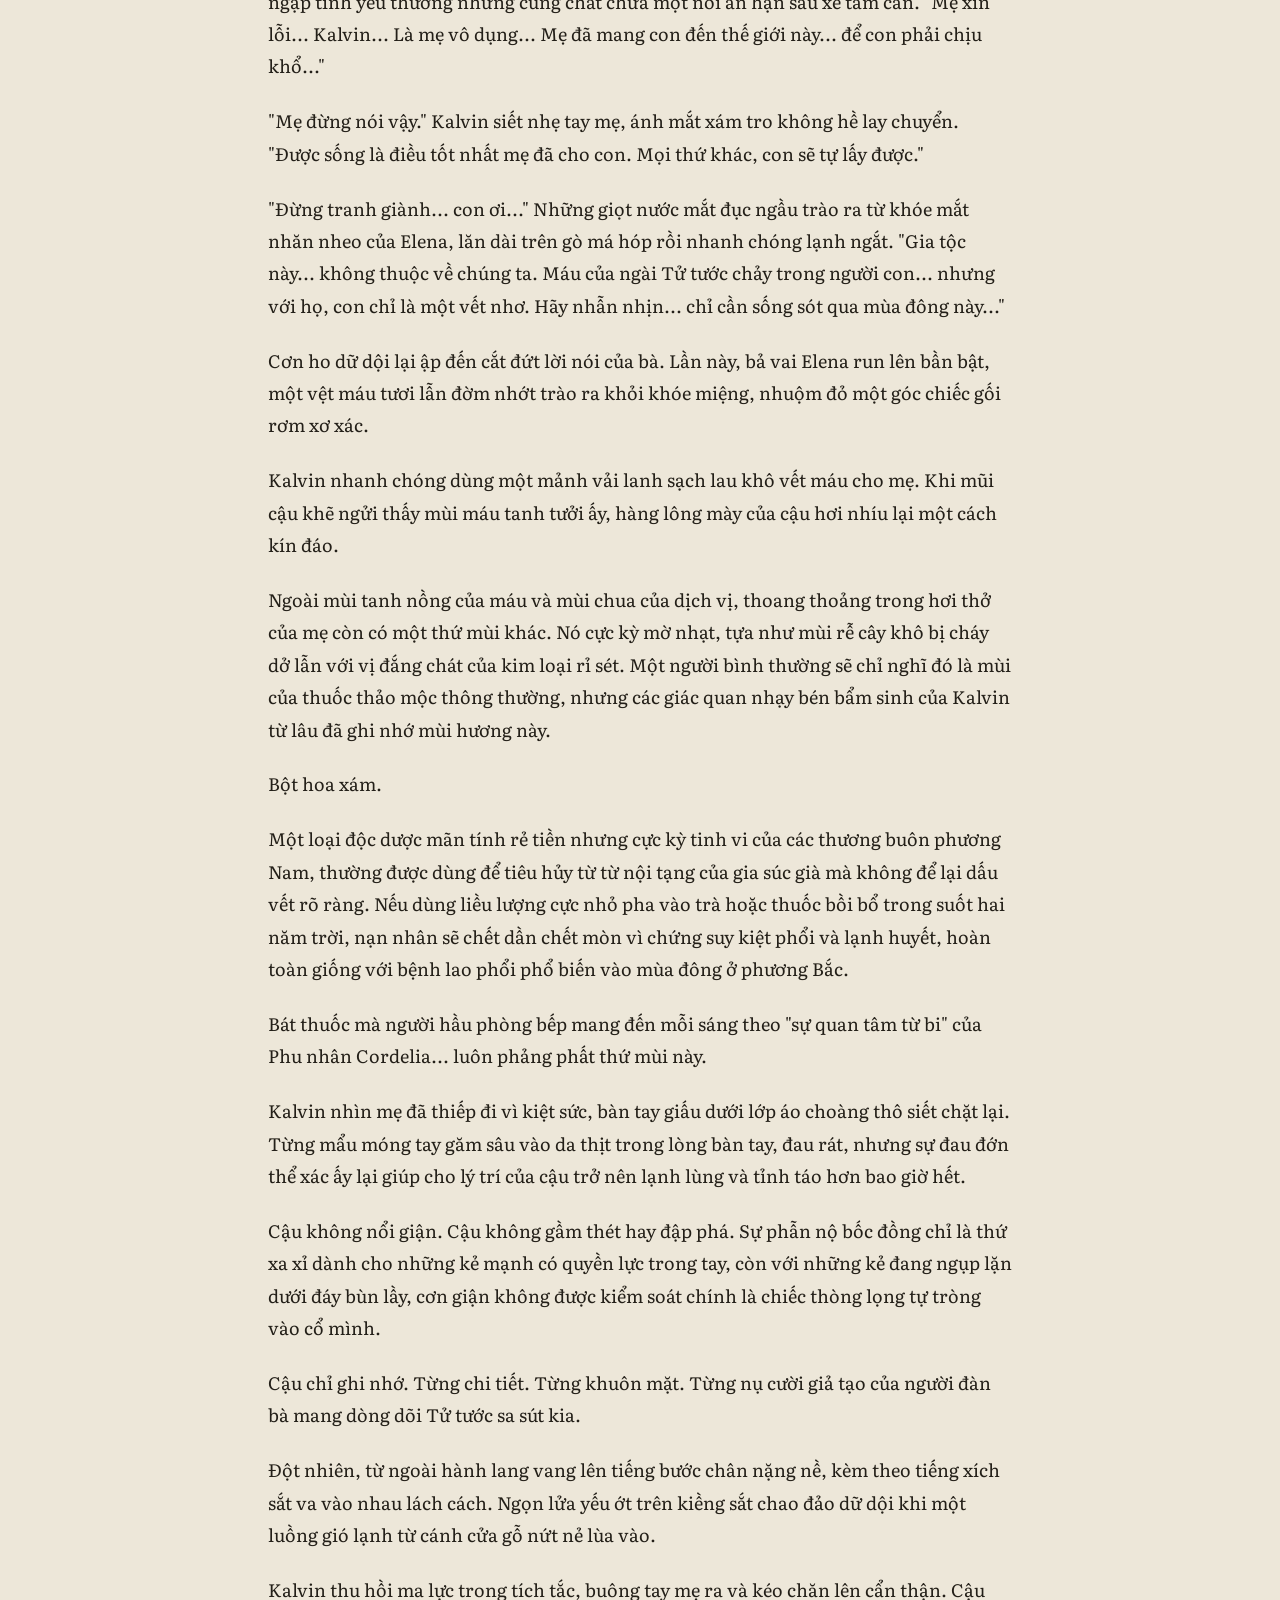
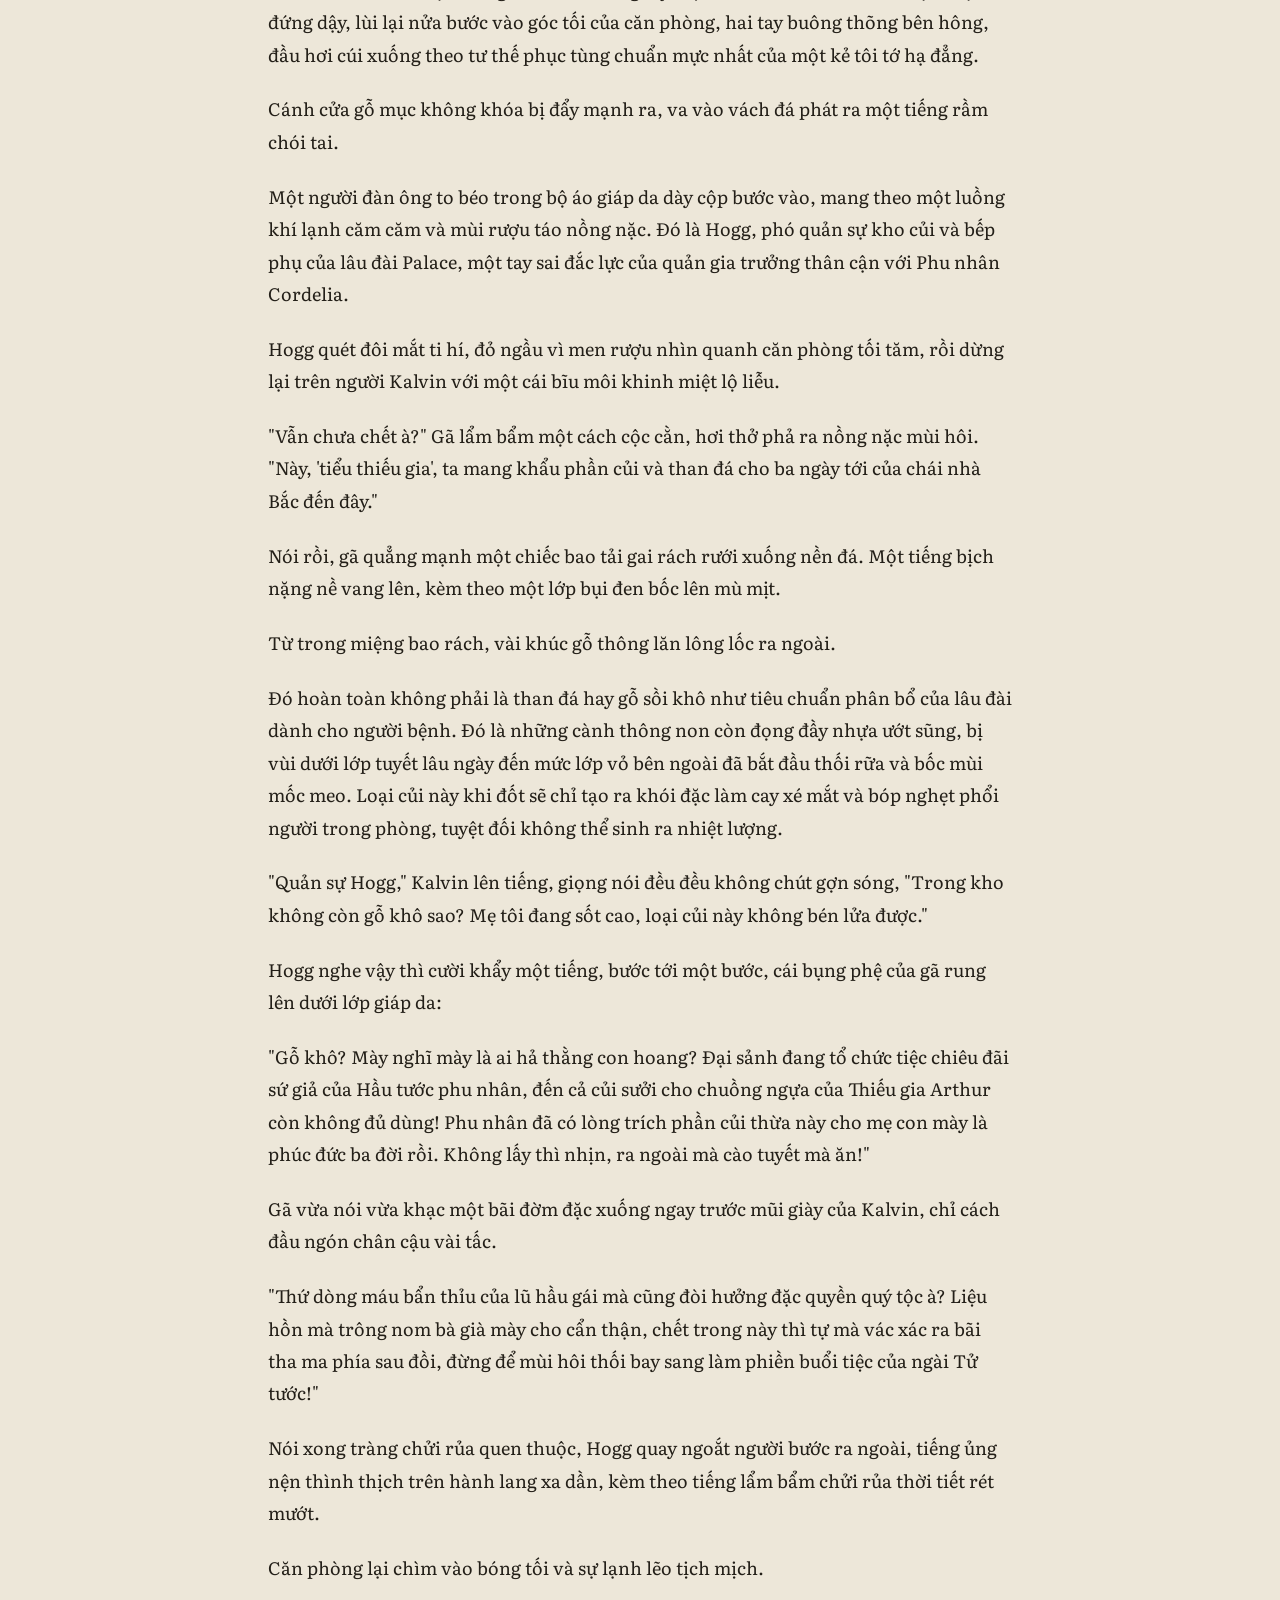
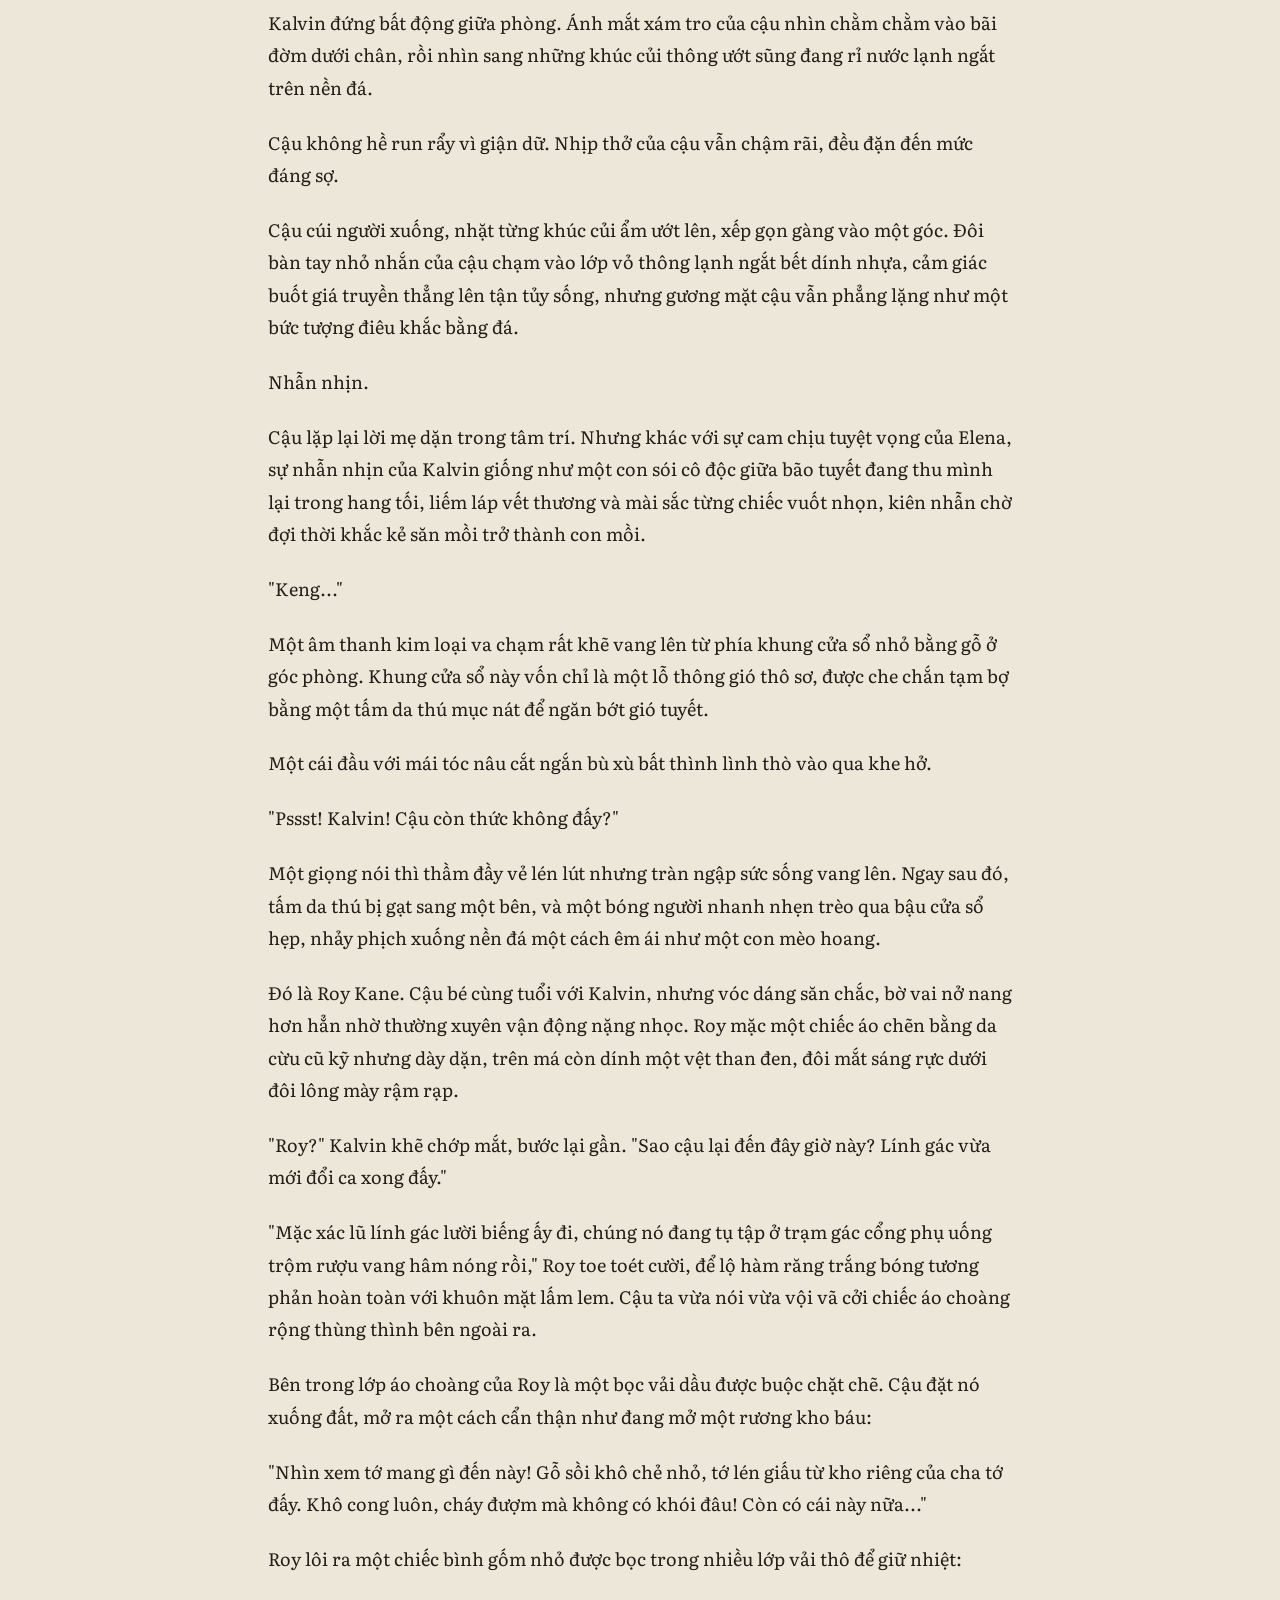
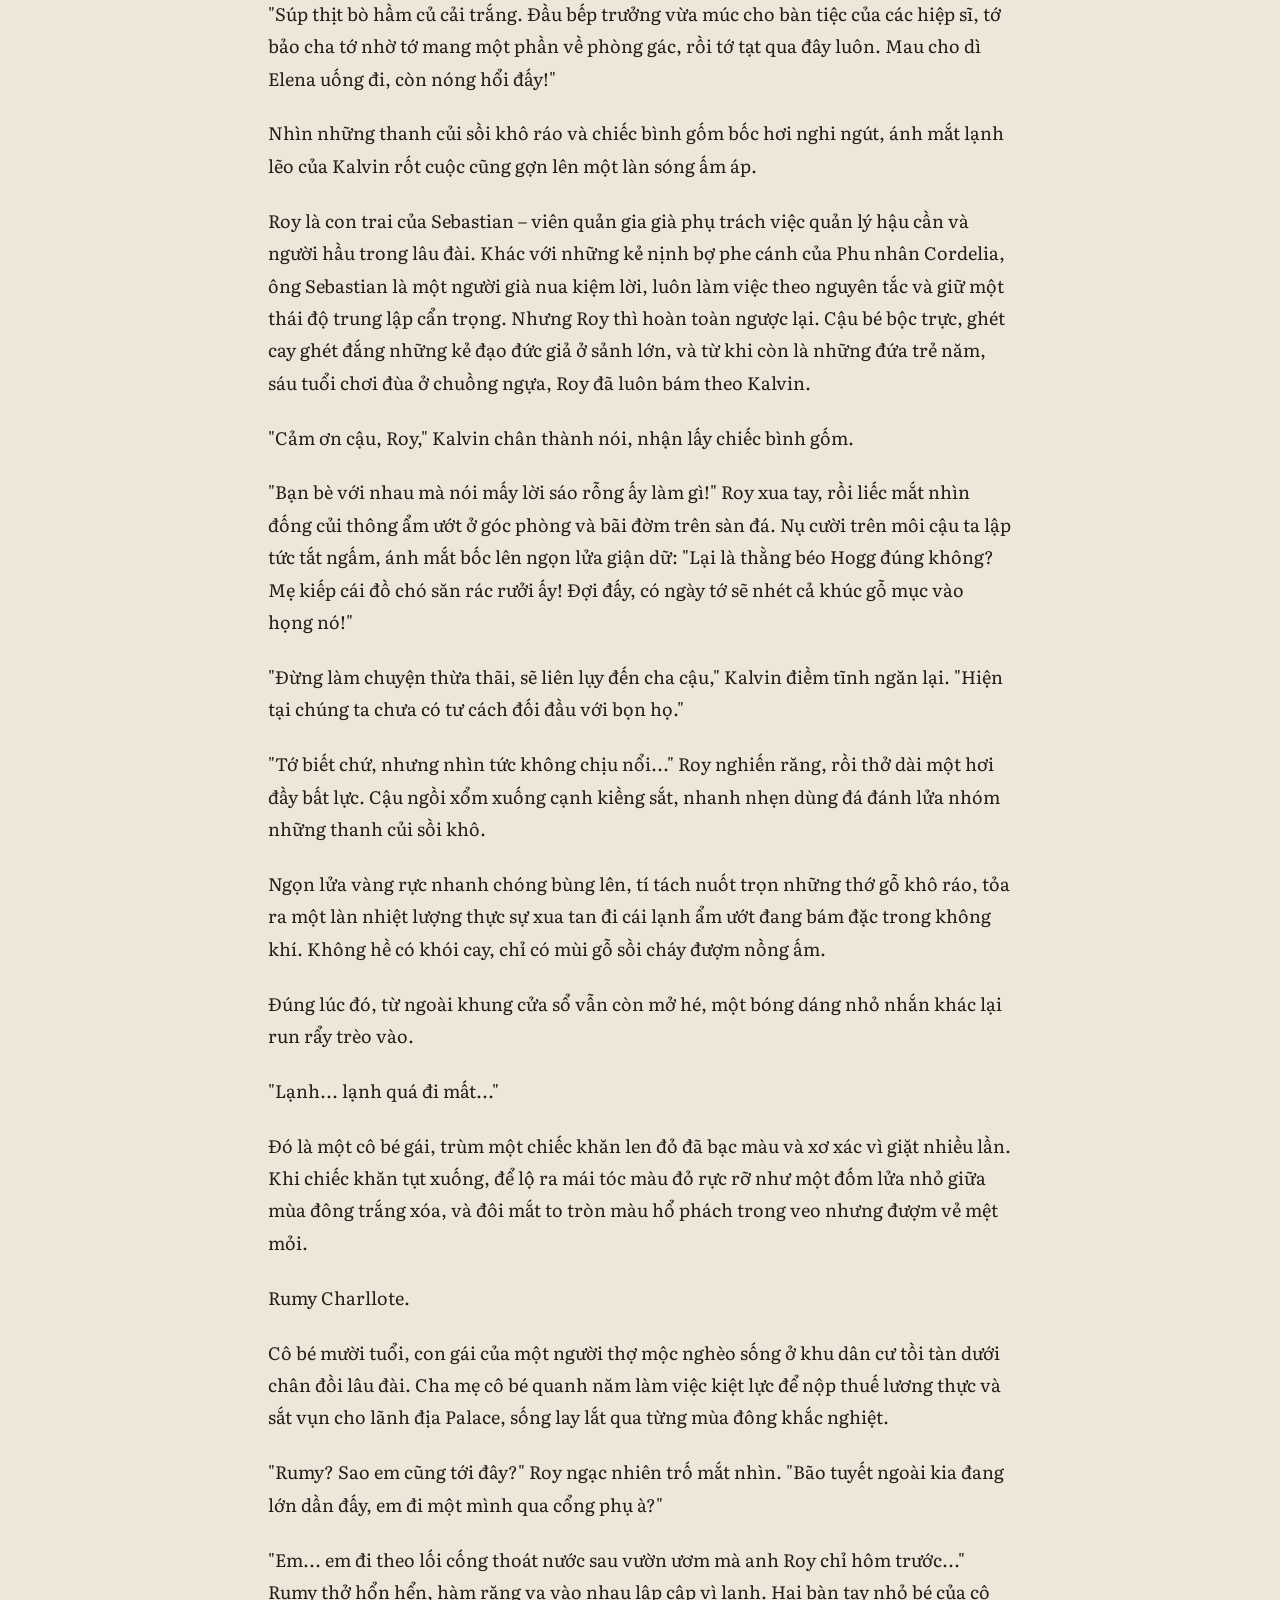
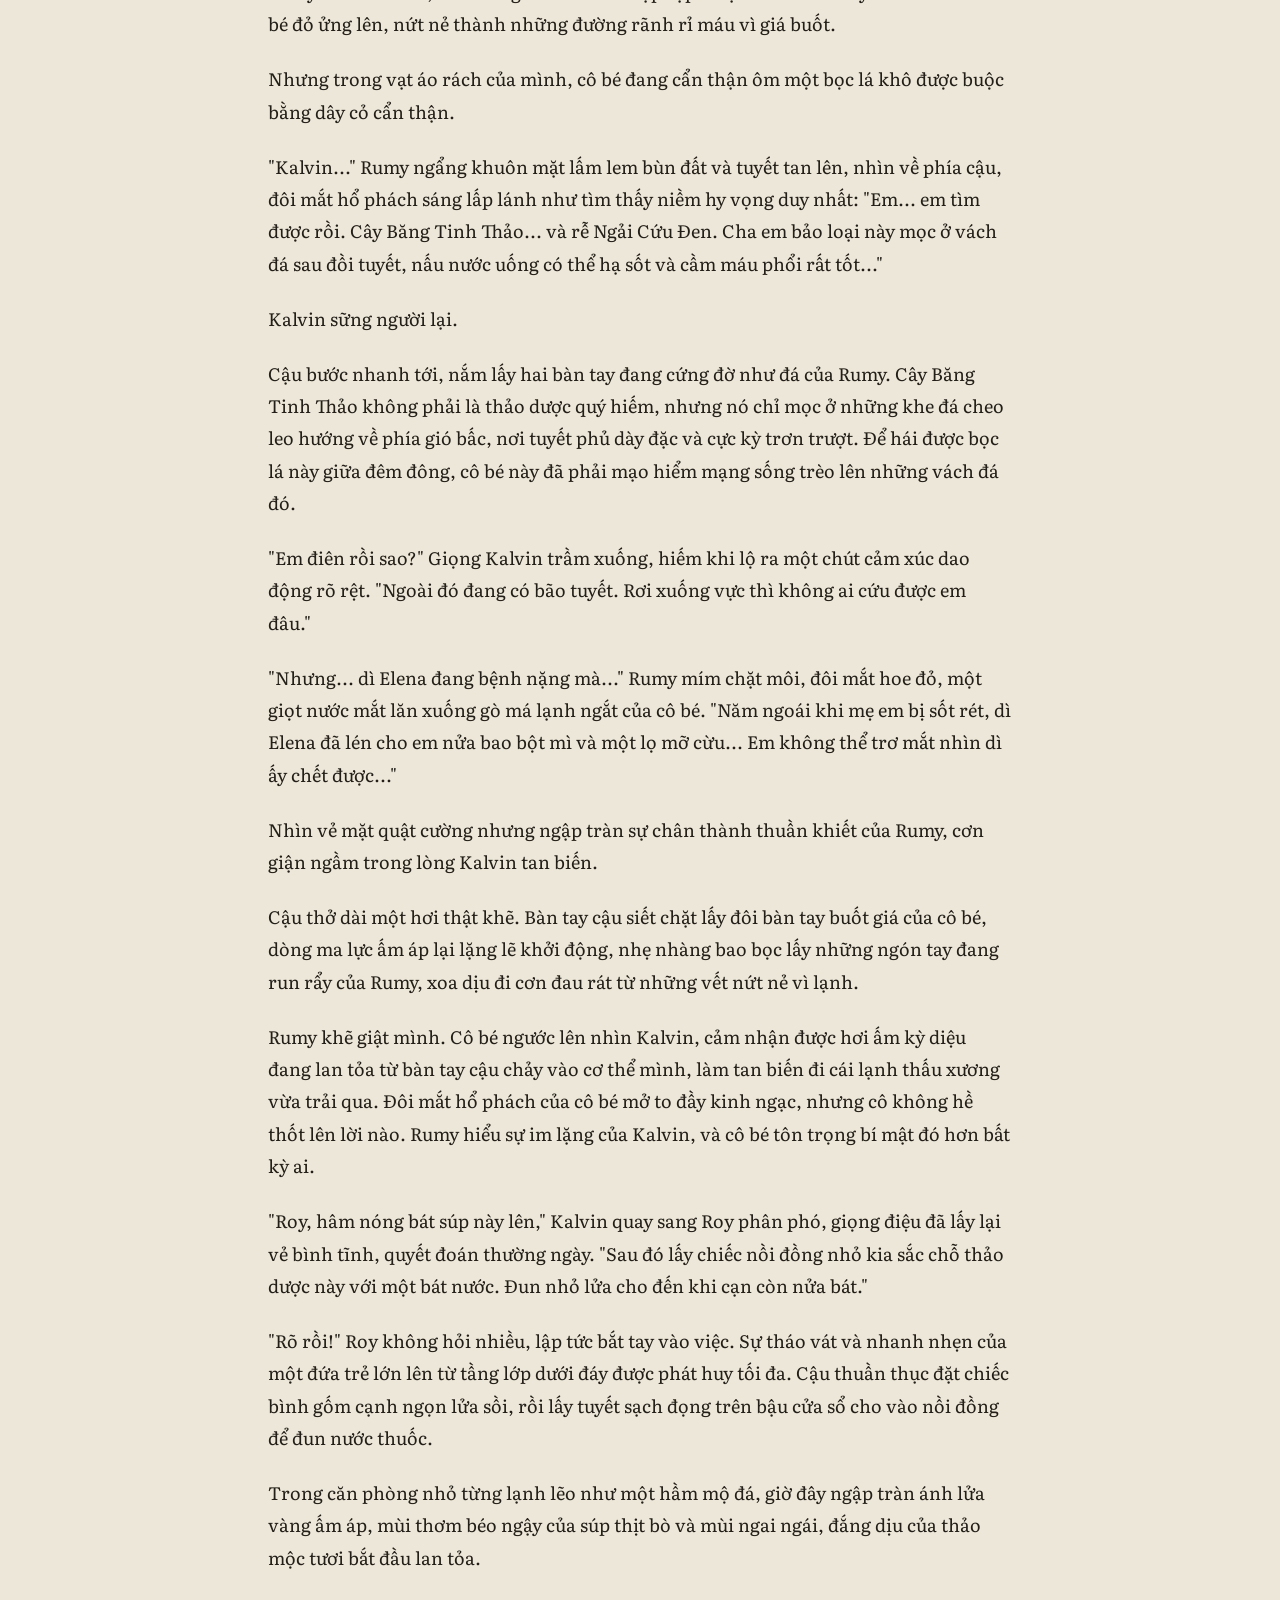
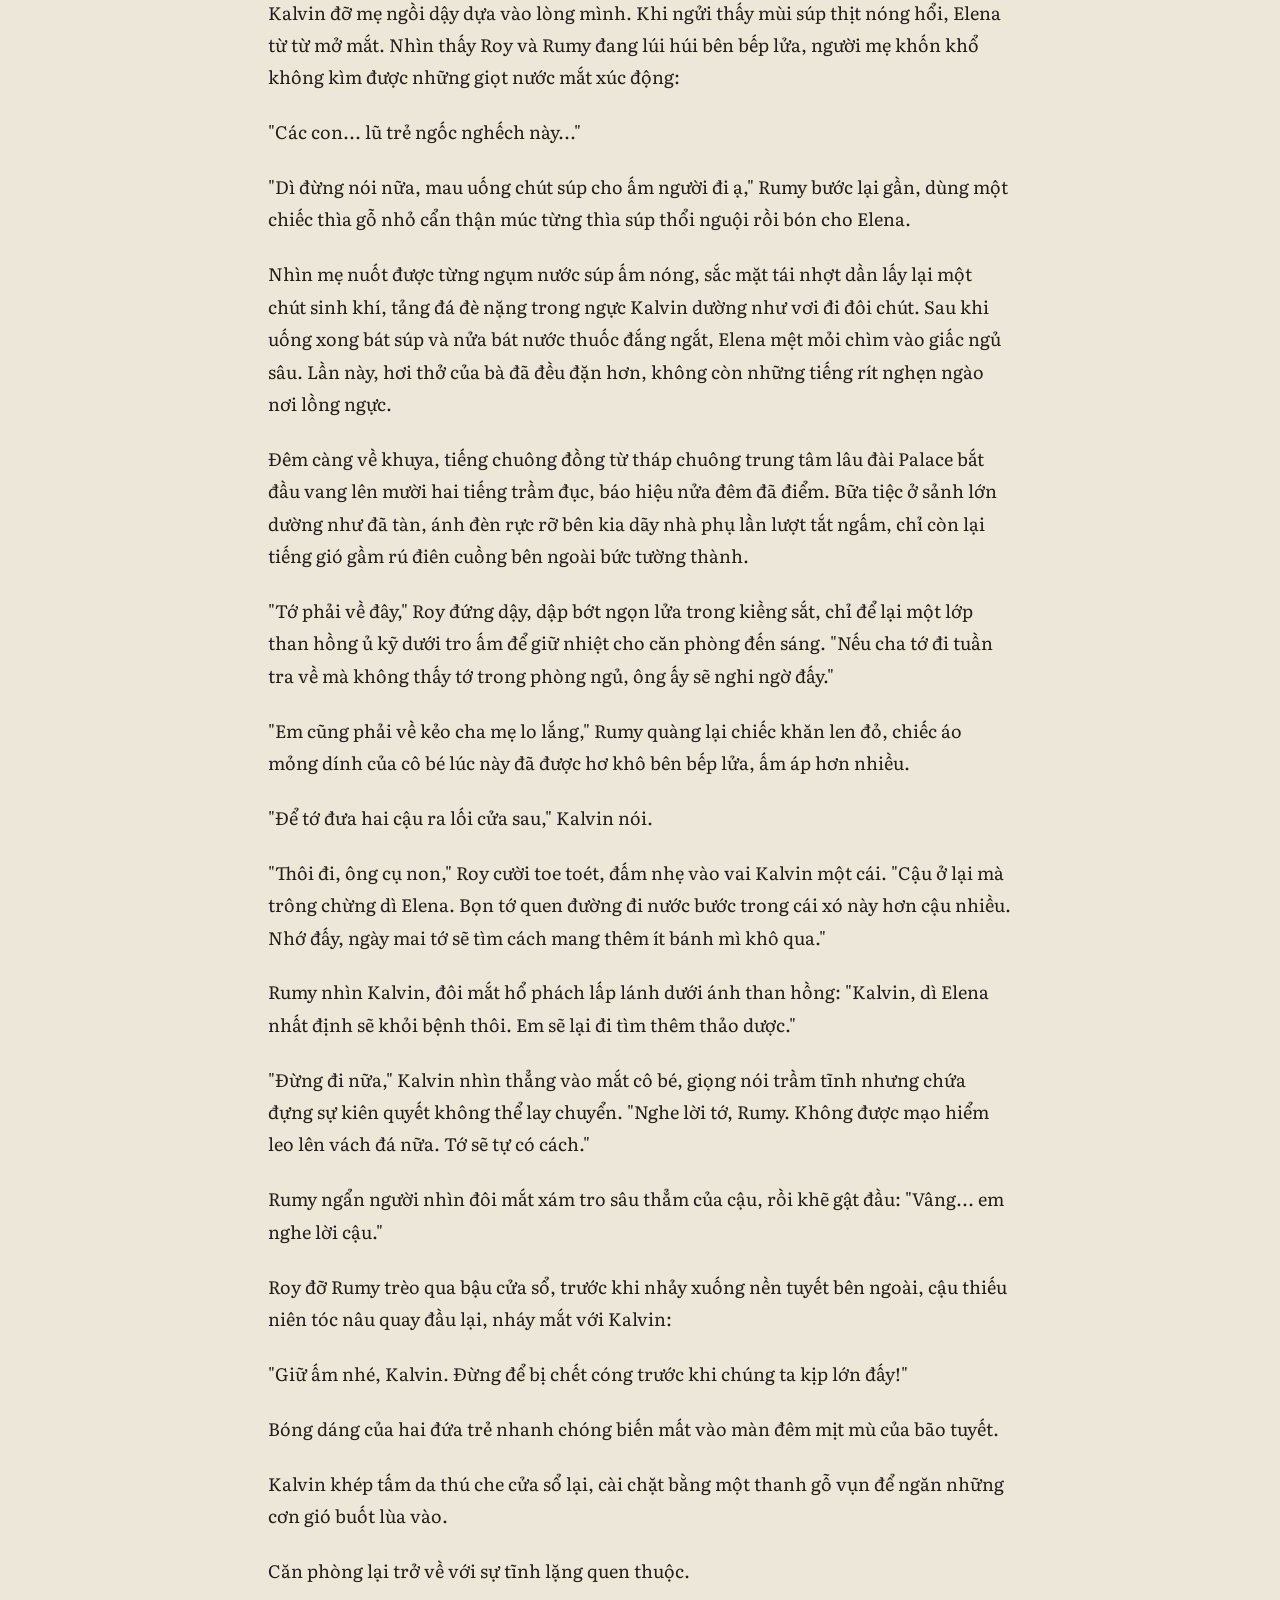
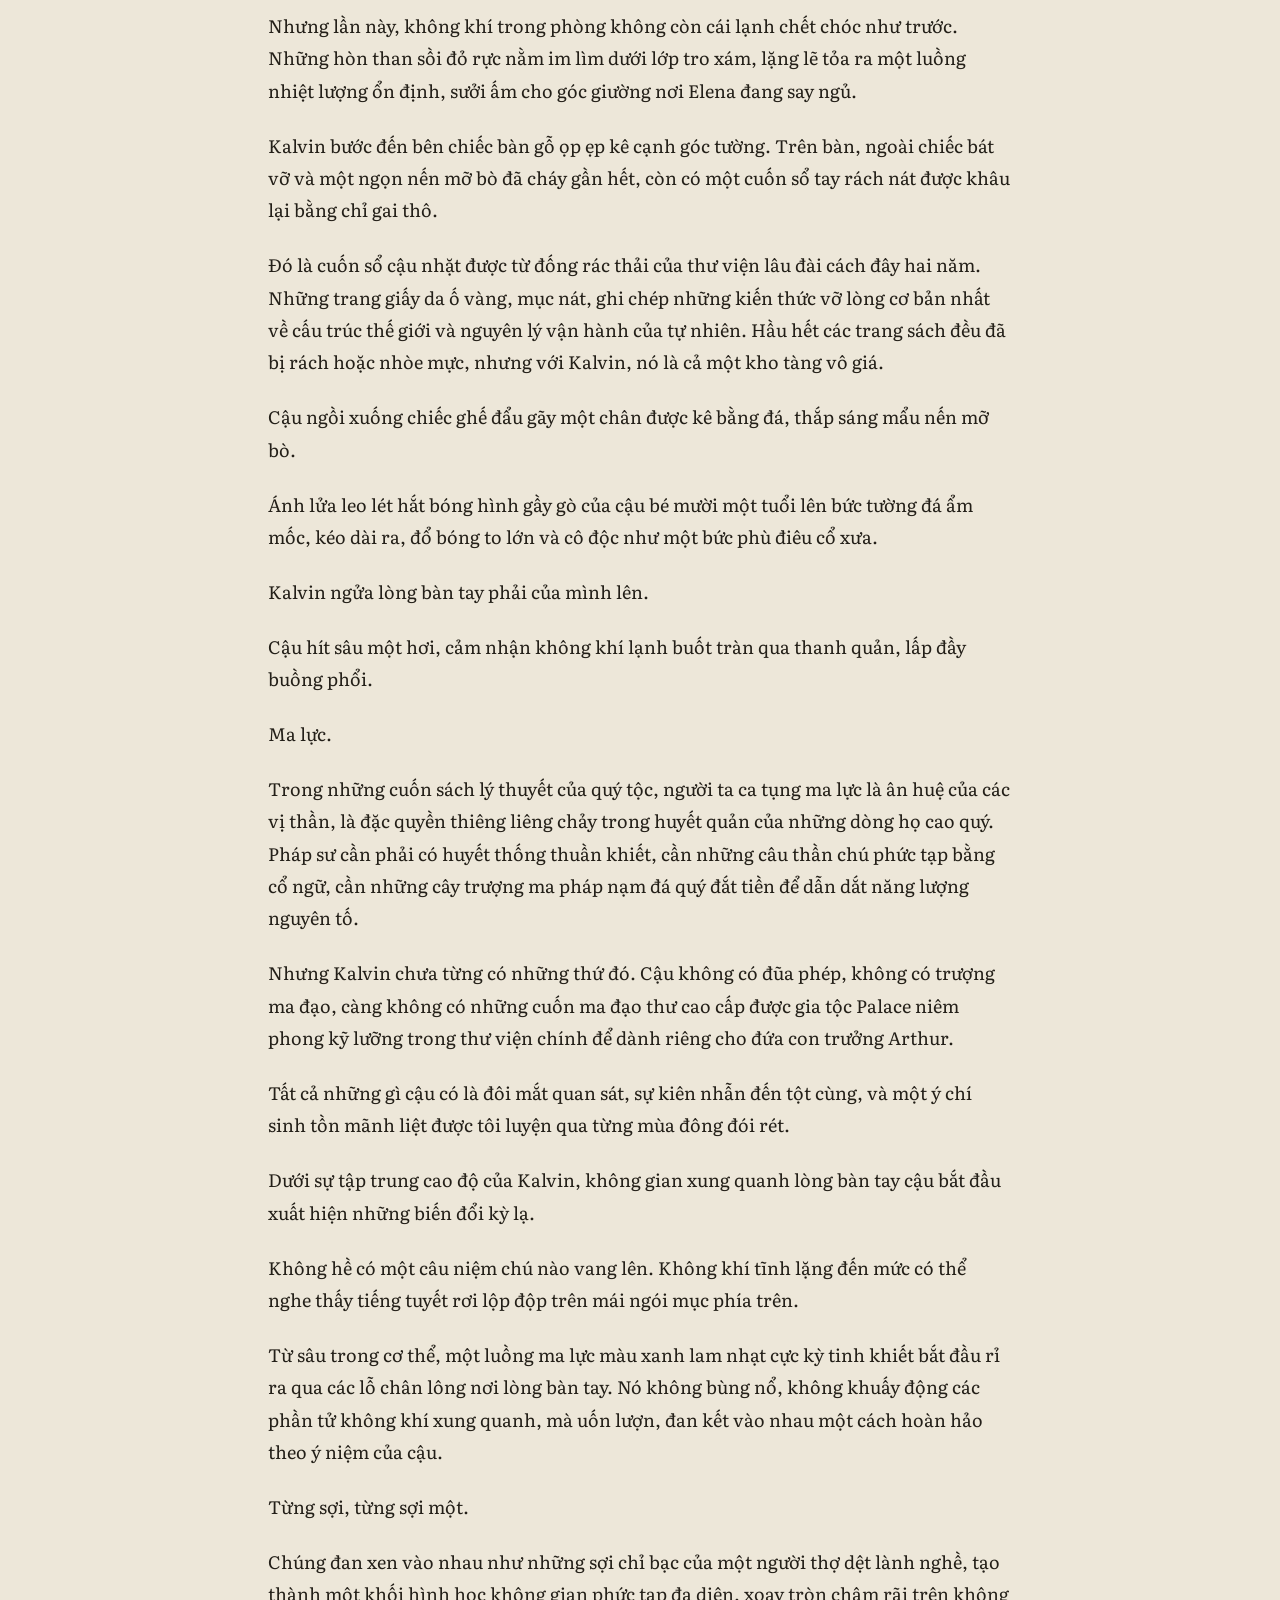
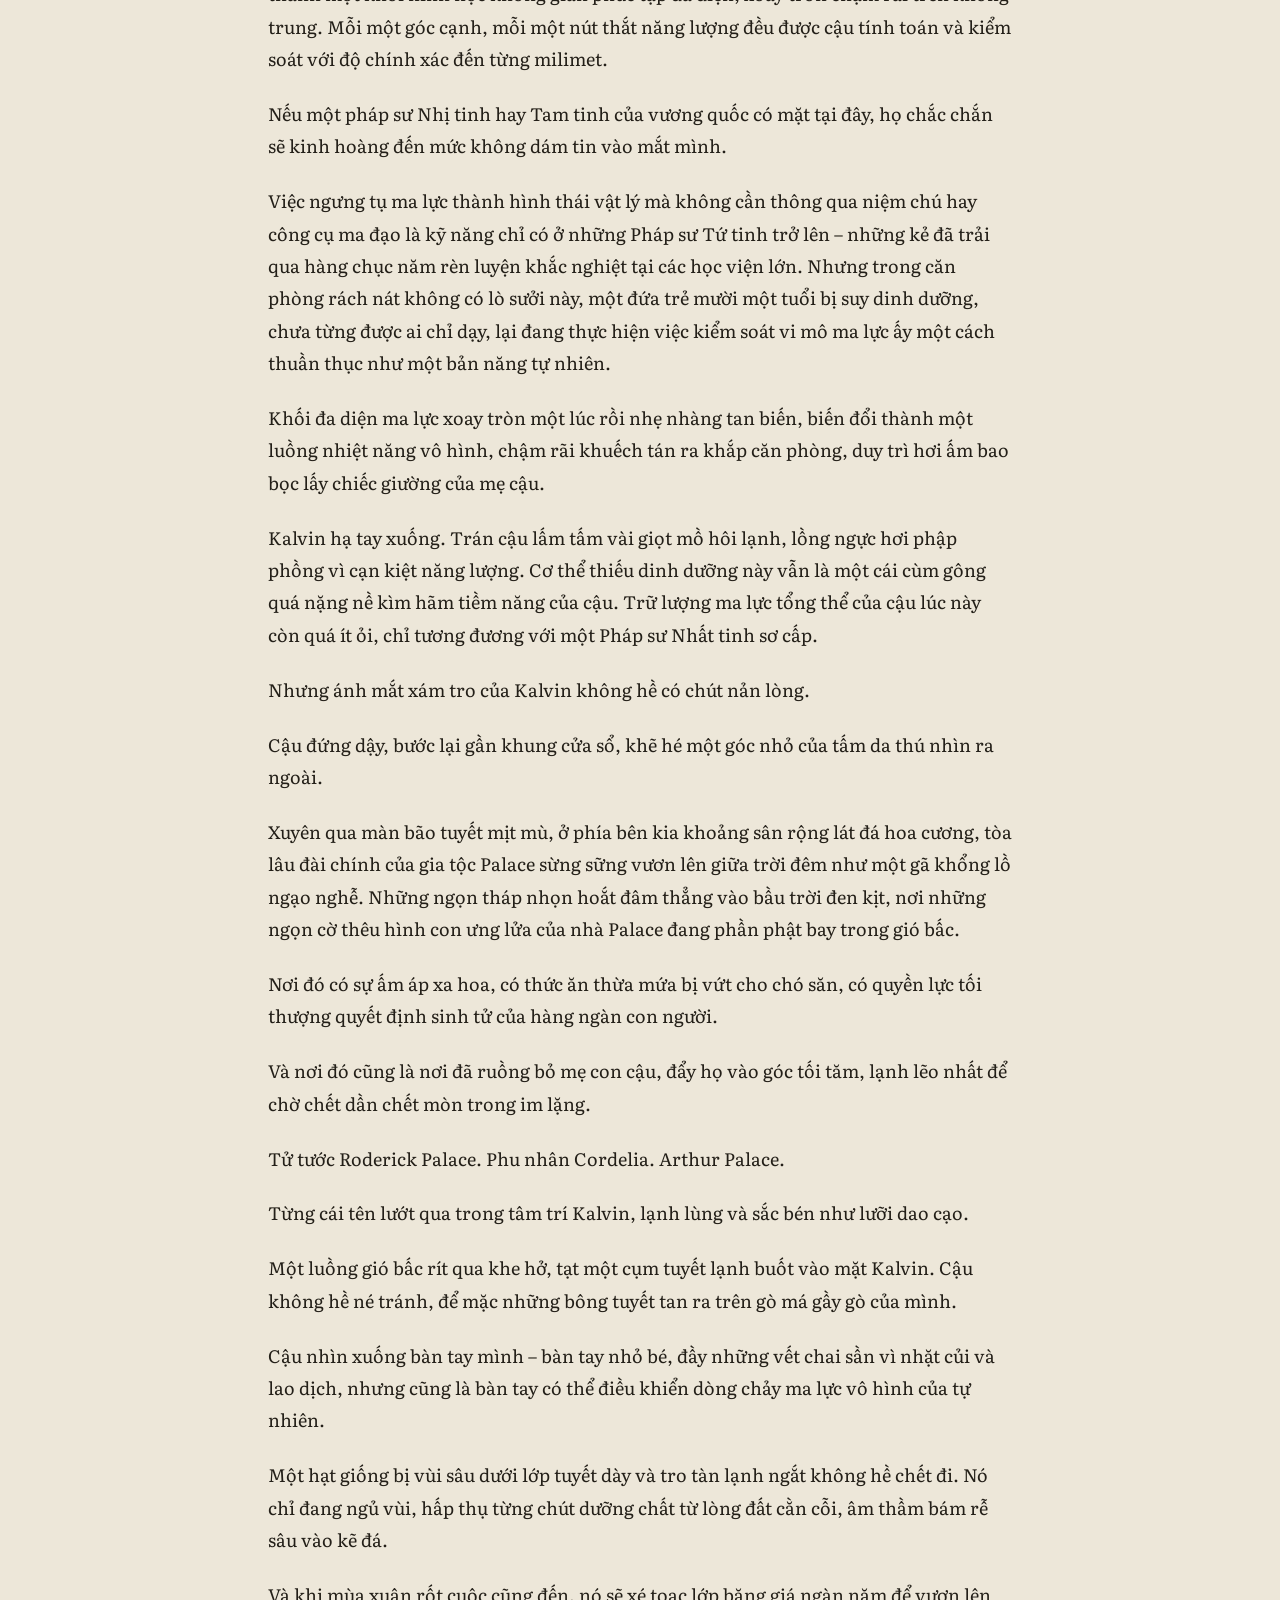
==== commit 4b0f5312: "fix(kalvin): Keep header fixed on scroll and dock bottom toolbar flush to bottom edge" ====
--- a/kalvin/index.html
+++ b/kalvin/index.html
@@ -46,49 +46,51 @@
     </div>
   </header>
 
-  <!-- Bottom Floating Action Dock (Cố định ở chính giữa đáy trang, không dùng transform gây lệch khung) -->
+  <!-- Bottom Floating Action Dock (Cố định sát mép dưới cùng trang web) -->
   <aside class="floating-dock" id="floating-dock" aria-label="Thanh công cụ phía dưới">
-    <!-- 1. Previous Chapter (<<) -->
-    <button class="dock-btn" id="dock-btn-prev" title="Chương trước (<<)" aria-label="Chương trước">
-      <svg width="18" height="18" viewBox="0 0 24 24" fill="currentColor">
-        <polygon points="11 19 2 12 11 5 11 19"></polygon>
-        <polygon points="22 19 13 12 22 5 22 19"></polygon>
-      </svg>
-    </button>
-
-    <!-- 2. Home / Table of Contents (🏠) -->
-    <button class="dock-btn" id="dock-btn-home" title="Trang chủ & Mục lục chương (🏠)" aria-label="Mục lục">
-      <svg width="19" height="19" viewBox="0 0 24 24" fill="currentColor">
-        <path d="M10 20v-6h4v6h5v-8h3L12 3 2 12h3v8z"/>
-      </svg>
-    </button>
-
-    <!-- 3. Reading Settings (A) -->
-    <button class="dock-btn" id="dock-btn-settings" title="Tùy chỉnh đọc (A)" aria-label="Cài đặt đọc">
-      <span class="dock-letter-a">A</span>
-    </button>
-
-    <!-- 4. Novel Info (ℹ️) -->
-    <button class="dock-btn" id="dock-btn-info" title="Thông tin truyện (ℹ️)" aria-label="Thông tin truyện">
-      <svg width="18" height="18" viewBox="0 0 24 24" fill="currentColor">
-        <path d="M12 2C6.48 2 2 6.48 2 12s4.48 10 10 10 10-4.48 10-10S17.52 2 12 2zm1 15h-2v-6h2v6zm0-8h-2V7h2v2z"/>
-      </svg>
-    </button>
-
-    <!-- 5. Bookmark (🔖) -->
-    <button class="dock-btn" id="dock-btn-bookmark" title="Đánh dấu trang (🔖)" aria-label="Đánh dấu trang">
-      <svg width="18" height="18" viewBox="0 0 24 24" fill="currentColor">
-        <path d="M17 3H7c-1.1 0-1.99.9-1.99 2L5 21l7-3 7 3V5c0-1.1-.9-2-2-2z"/>
-      </svg>
-    </button>
-
-    <!-- 6. Next Chapter (>>) -->
-    <button class="dock-btn" id="dock-btn-next" title="Chương tiếp theo (>>)" aria-label="Chương tiếp theo">
-      <svg width="18" height="18" viewBox="0 0 24 24" fill="currentColor">
-        <polygon points="13 19 22 12 13 5 13 19"></polygon>
-        <polygon points="2 19 11 12 2 5 2 19"></polygon>
-      </svg>
-    </button>
+    <div class="dock-inner">
+      <!-- 1. Previous Chapter (<<) -->
+      <button class="dock-btn" id="dock-btn-prev" title="Chương trước (<<)" aria-label="Chương trước">
+        <svg width="18" height="18" viewBox="0 0 24 24" fill="currentColor">
+          <polygon points="11 19 2 12 11 5 11 19"></polygon>
+          <polygon points="22 19 13 12 22 5 22 19"></polygon>
+        </svg>
+      </button>
+
+      <!-- 2. Home / Table of Contents (🏠) -->
+      <button class="dock-btn" id="dock-btn-home" title="Trang chủ & Mục lục chương (🏠)" aria-label="Mục lục">
+        <svg width="19" height="19" viewBox="0 0 24 24" fill="currentColor">
+          <path d="M10 20v-6h4v6h5v-8h3L12 3 2 12h3v8z"/>
+        </svg>
+      </button>
+
+      <!-- 3. Reading Settings (A) -->
+      <button class="dock-btn" id="dock-btn-settings" title="Tùy chỉnh đọc (A)" aria-label="Cài đặt đọc">
+        <span class="dock-letter-a">A</span>
+      </button>
+
+      <!-- 4. Novel Info (ℹ️) -->
+      <button class="dock-btn" id="dock-btn-info" title="Thông tin truyện (ℹ️)" aria-label="Thông tin truyện">
+        <svg width="18" height="18" viewBox="0 0 24 24" fill="currentColor">
+          <path d="M12 2C6.48 2 2 6.48 2 12s4.48 10 10 10 10-4.48 10-10S17.52 2 12 2zm1 15h-2v-6h2v6zm0-8h-2V7h2v2z"/>
+        </svg>
+      </button>
+
+      <!-- 5. Bookmark (🔖) -->
+      <button class="dock-btn" id="dock-btn-bookmark" title="Đánh dấu trang (🔖)" aria-label="Đánh dấu trang">
+        <svg width="18" height="18" viewBox="0 0 24 24" fill="currentColor">
+          <path d="M17 3H7c-1.1 0-1.99.9-1.99 2L5 21l7-3 7 3V5c0-1.1-.9-2-2-2z"/>
+        </svg>
+      </button>
+
+      <!-- 6. Next Chapter (>>) -->
+      <button class="dock-btn" id="dock-btn-next" title="Chương tiếp theo (>>)" aria-label="Chương tiếp theo">
+        <svg width="18" height="18" viewBox="0 0 24 24" fill="currentColor">
+          <polygon points="13 19 22 12 13 5 13 19"></polygon>
+          <polygon points="2 19 11 12 2 5 2 19"></polygon>
+        </svg>
+      </button>
+    </div>
   </aside>
 
   <!-- Reading Customization Panel (Popup nổi lên trên thanh dock dưới cùng) -->
--- a/kalvin/css/style.css
+++ b/kalvin/css/style.css
@@ -124,13 +124,13 @@
 
 #progress-bar-container {
   position: fixed;
-  top: 0;
+  top: var(--header-height);
   left: 0;
   right: 0;
   width: 100%;
   max-width: 100vw;
   height: 3px;
-  z-index: 1000;
+  z-index: 860;
   pointer-events: none;
 }
 
@@ -142,12 +142,14 @@
 }
 
 /* --------------------------------------------------------------------------
-   Top Minimal Header
+   Top Minimal Header (Cố định ở đỉnh trang - Không biến mất khi lướt xuống)
    -------------------------------------------------------------------------- */
 
 .app-header {
-  position: sticky;
+  position: fixed;
   top: 0;
+  left: 0;
+  right: 0;
   z-index: 850;
   height: var(--header-height);
   width: 100%;
@@ -259,38 +261,43 @@
 }
 
 /* --------------------------------------------------------------------------
-   Bottom Floating Action Dock (Không dùng transform translateX, canh lề 100% an toàn)
+   Bottom Action Dock (Cố định sát mép dưới cùng màn hình - Full width Bottom Bar)
    -------------------------------------------------------------------------- */
 
 .floating-dock {
   position: fixed;
-  bottom: 16px;
-  left: 12px;
-  right: 12px;
-  margin: 0 auto;
-  max-width: 390px;
-  width: auto;
+  bottom: 0;
+  left: 0;
+  right: 0;
+  width: 100%;
+  max-width: 100vw;
   box-sizing: border-box;
   z-index: 900;
   background: var(--header-bg);
-  border: 1px solid var(--border-color);
-  border-radius: 30px;
-  box-shadow: 0 6px 26px rgba(0, 0, 0, 0.16);
-  display: flex;
-  flex-direction: row;
-  align-items: center;
-  justify-content: space-between;
-  padding: 4px 6px;
-  gap: 2px;
+  border-top: 1px solid var(--border-color);
+  border-left: none;
+  border-right: none;
+  border-bottom: none;
+  border-radius: 0;
+  box-shadow: 0 -2px 14px rgba(0, 0, 0, 0.12);
+  display: flex;
+  align-items: center;
+  justify-content: center;
+  padding: 4px 12px;
+  padding-bottom: max(6px, env(safe-area-inset-bottom, 0px));
   backdrop-filter: blur(16px);
   -webkit-backdrop-filter: blur(16px);
   transition: background-color var(--transition-normal), border-color var(--transition-normal);
 }
 
-@supports (padding-bottom: env(safe-area-inset-bottom)) {
-  .floating-dock {
-    bottom: calc(10px + env(safe-area-inset-bottom));
-  }
+.dock-inner {
+  display: flex;
+  flex-direction: row;
+  align-items: center;
+  justify-content: space-between;
+  width: 100%;
+  max-width: 480px;
+  gap: 2px;
 }
 
 .dock-btn {
@@ -335,7 +342,7 @@
 
 .settings-panel {
   position: fixed;
-  bottom: calc(72px + env(safe-area-inset-bottom, 0px));
+  bottom: calc(56px + env(safe-area-inset-bottom, 0px));
   left: 12px;
   right: 12px;
   margin: 0 auto;
@@ -608,12 +615,12 @@
   max-width: min(var(--max-content-width, 780px), 100%);
   margin: 0 auto;
   box-sizing: border-box;
-  padding: 28px 18px 115px;
+  padding: calc(var(--header-height) + 24px) 18px calc(76px + env(safe-area-inset-bottom, 0px));
 }
 
 @media (max-width: 600px) {
   .reader-container {
-    padding: 20px 14px 110px;
+    padding: calc(var(--header-height) + 16px) 14px calc(76px + env(safe-area-inset-bottom, 0px));
   }
 }
 
@@ -1324,7 +1331,7 @@
 
 .toast {
   position: fixed;
-  bottom: 84px;
+  bottom: calc(60px + env(safe-area-inset-bottom, 0px));
   left: 16px;
   right: 16px;
   margin: 0 auto;
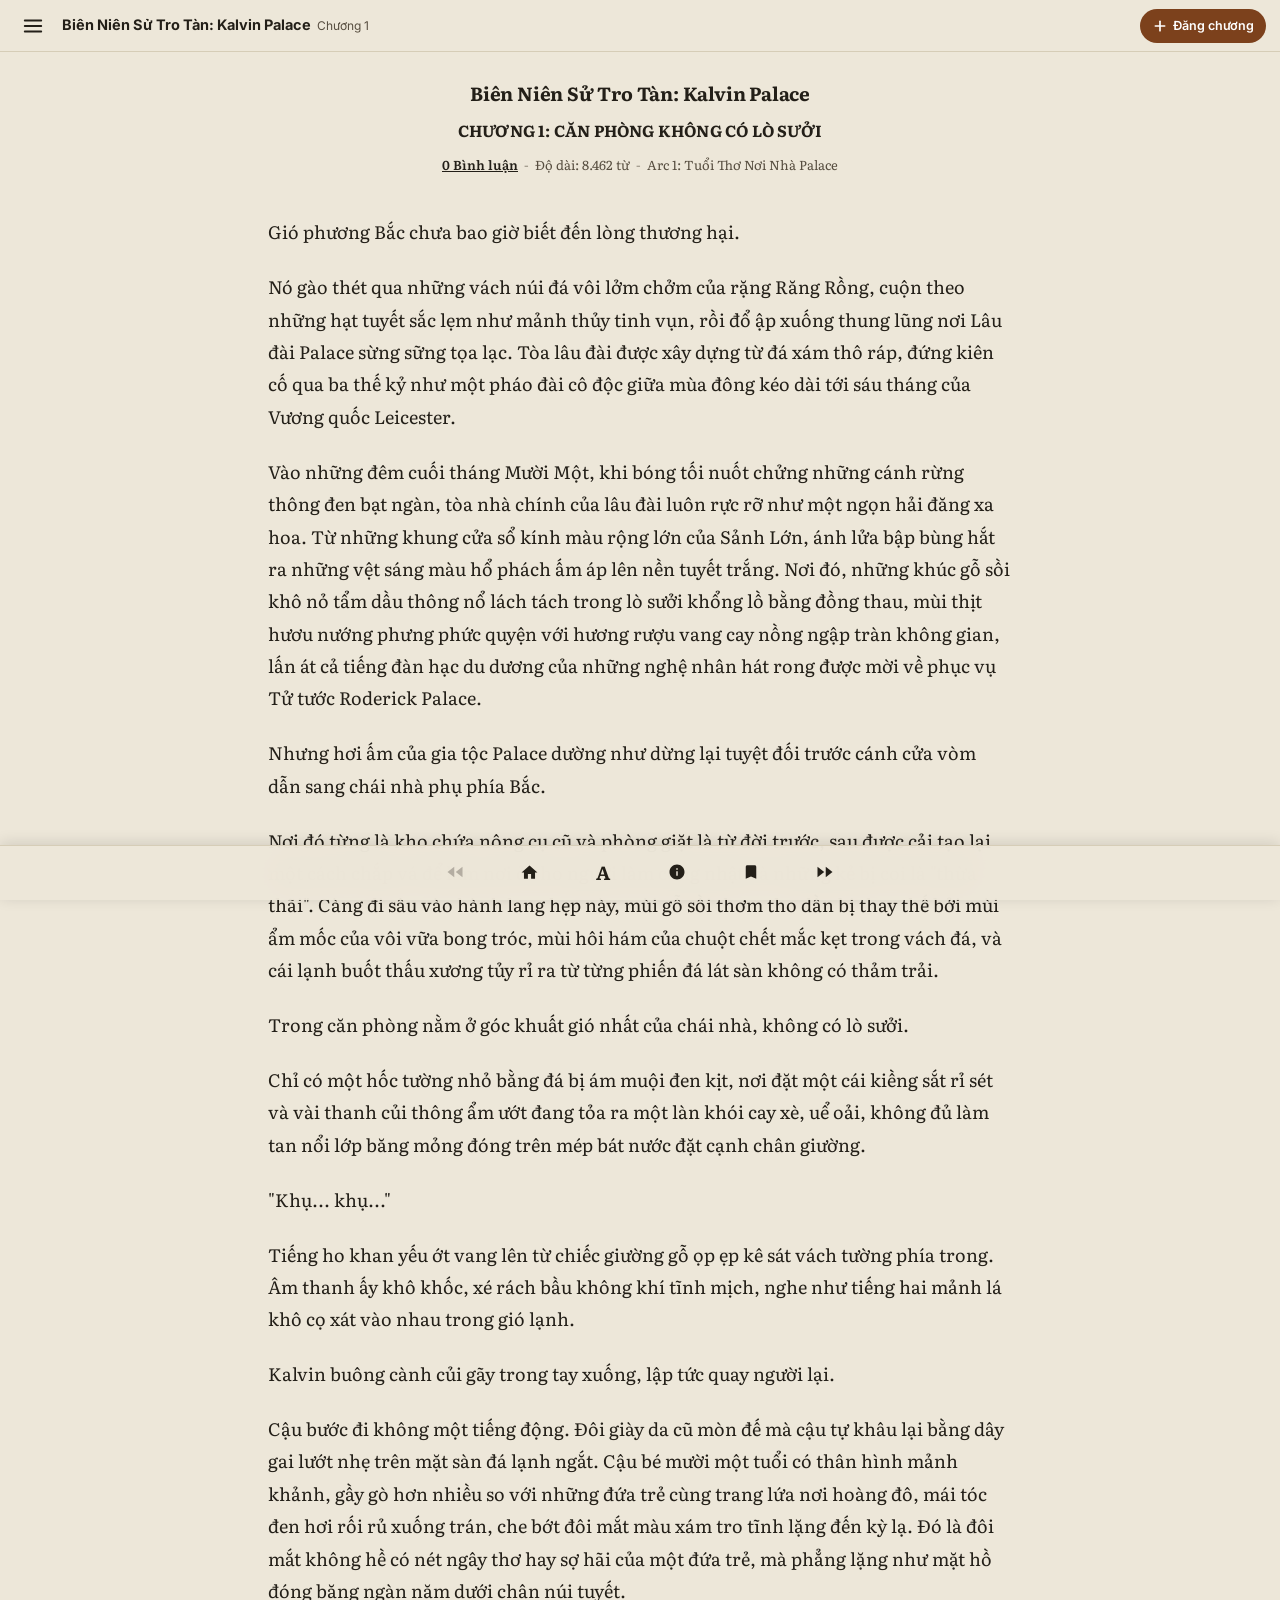
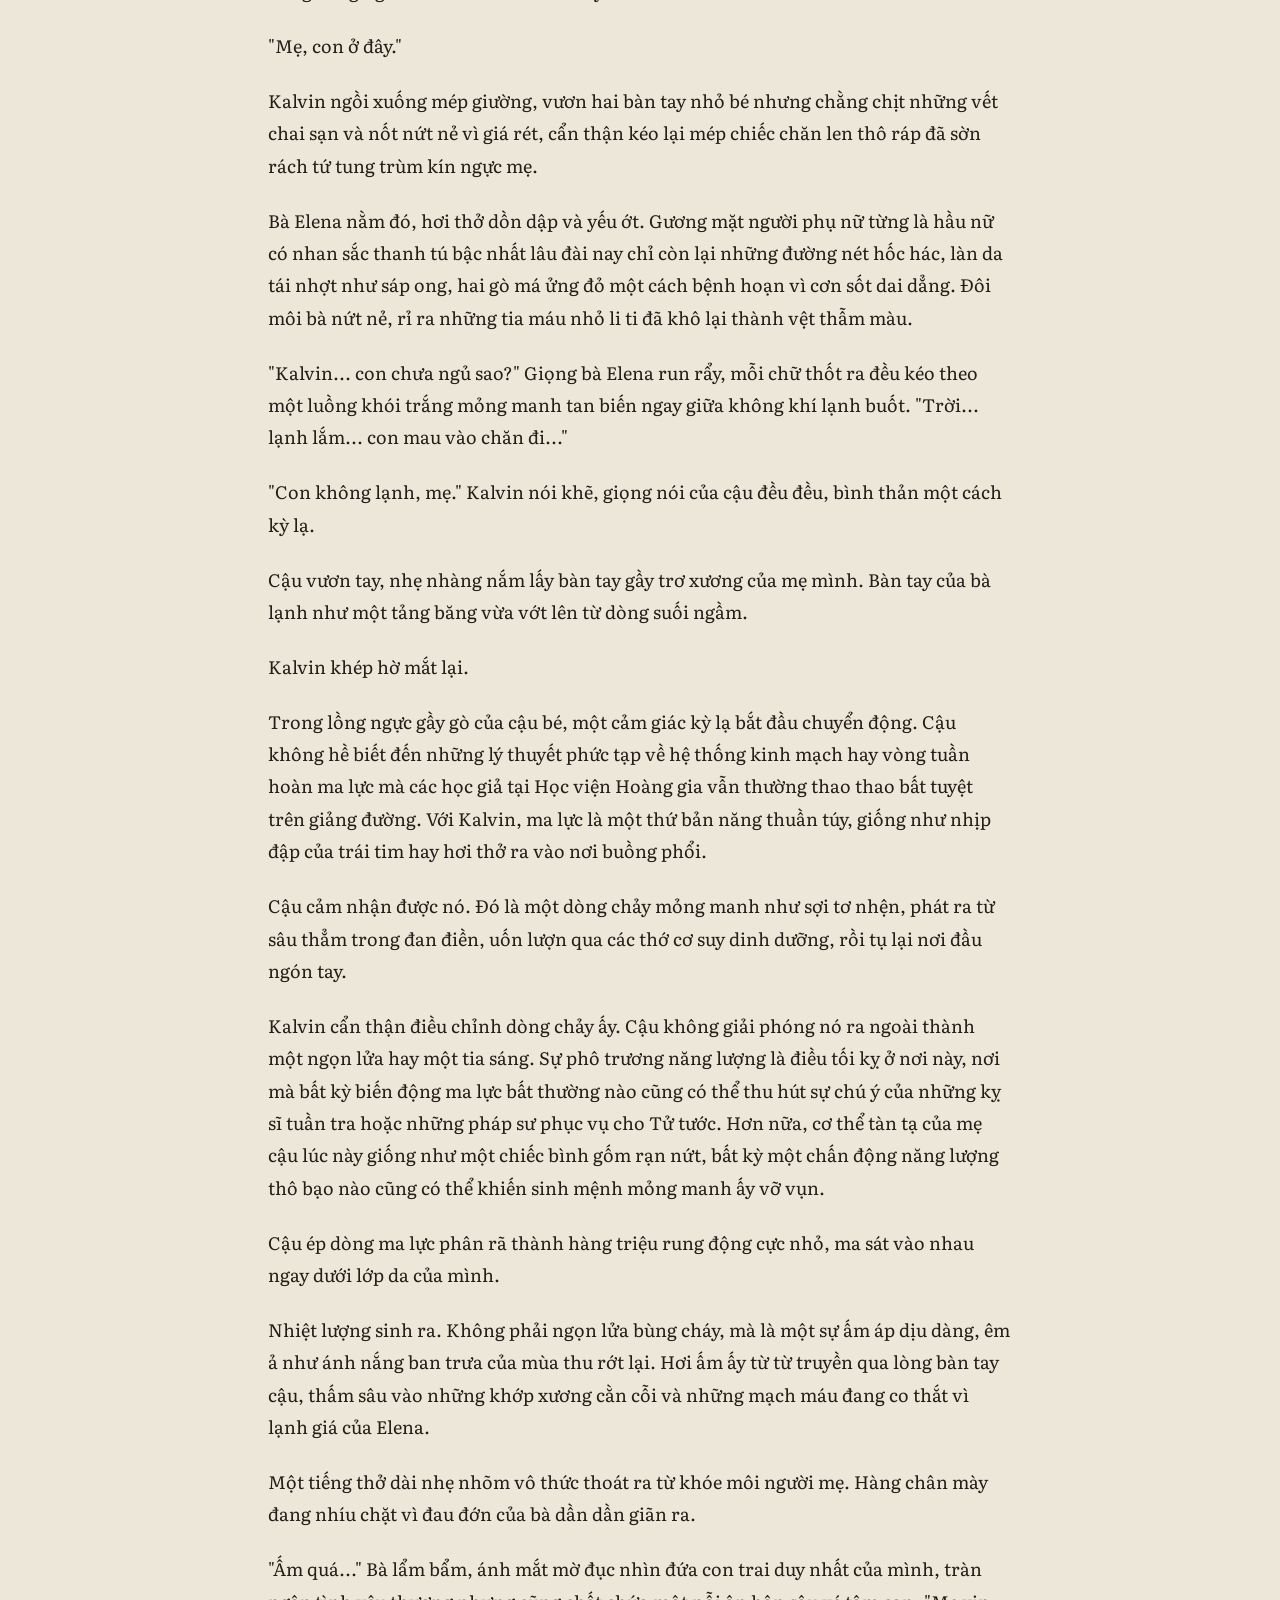
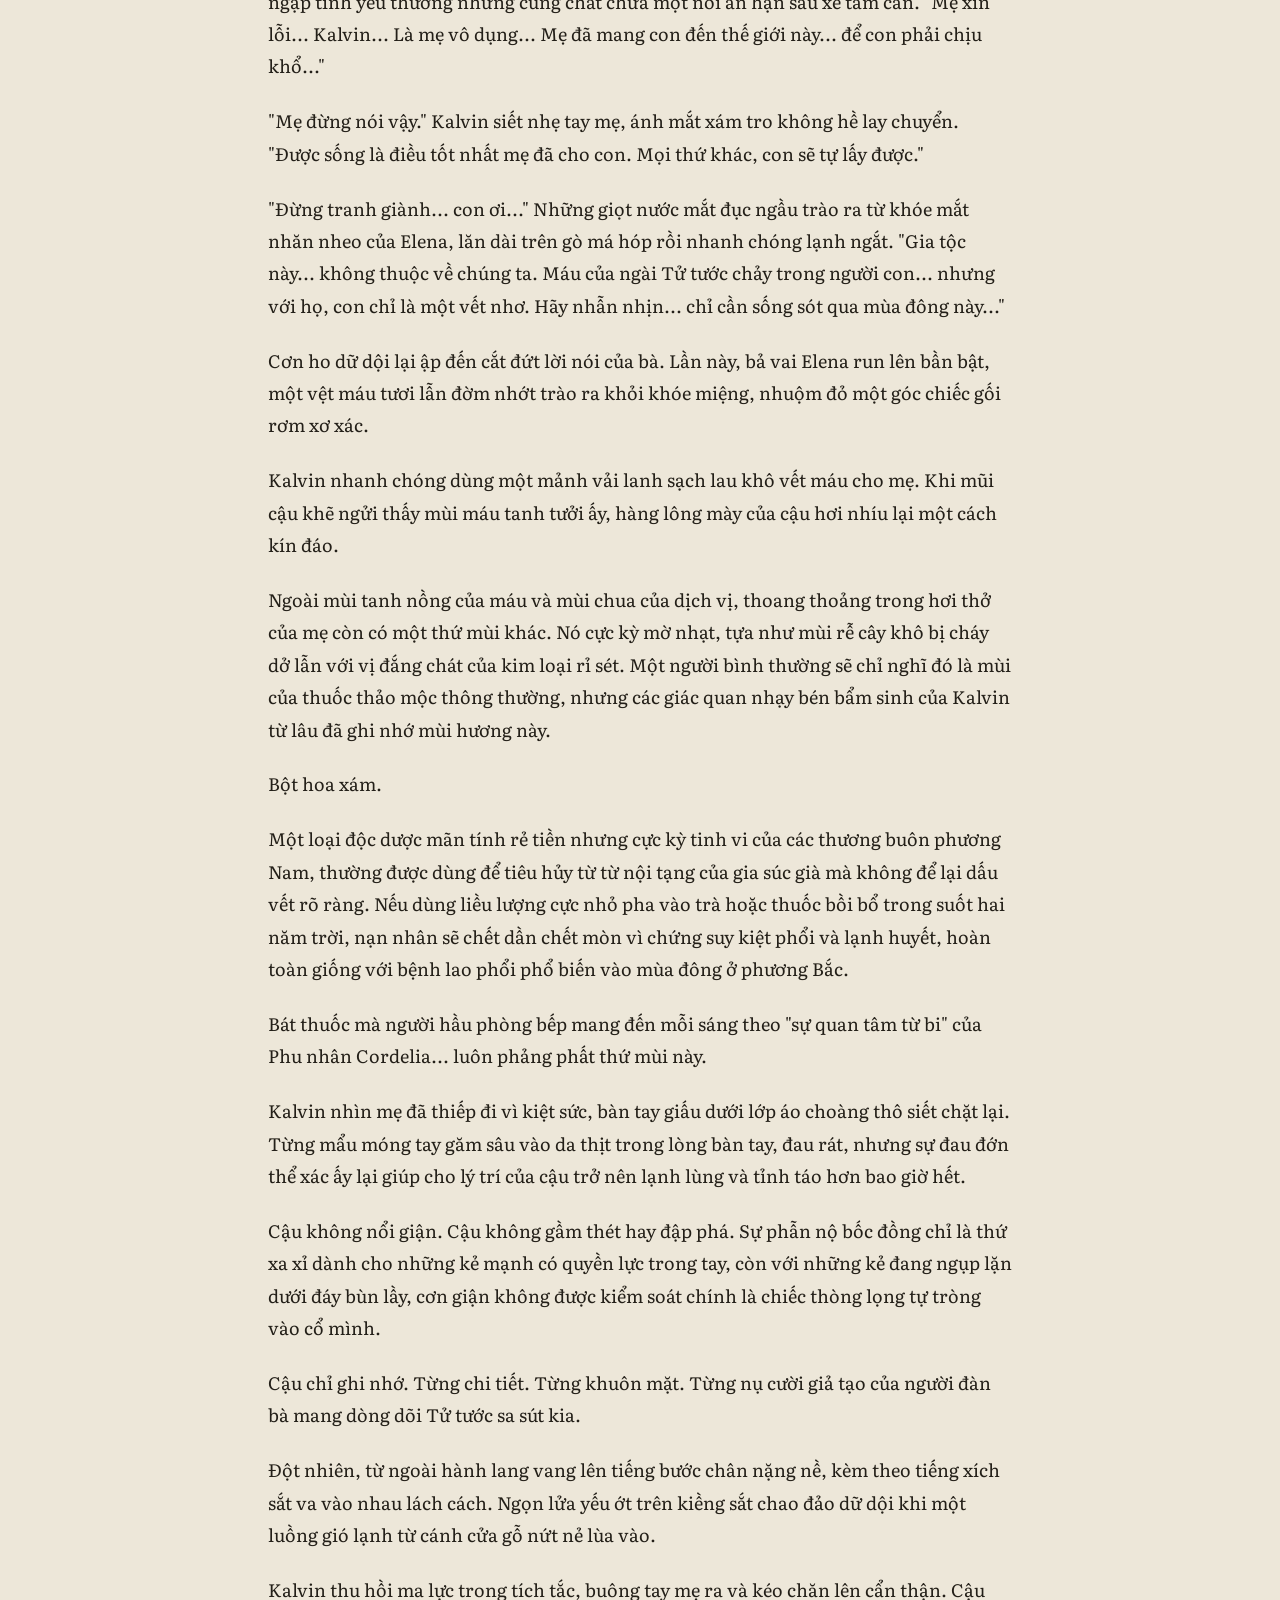
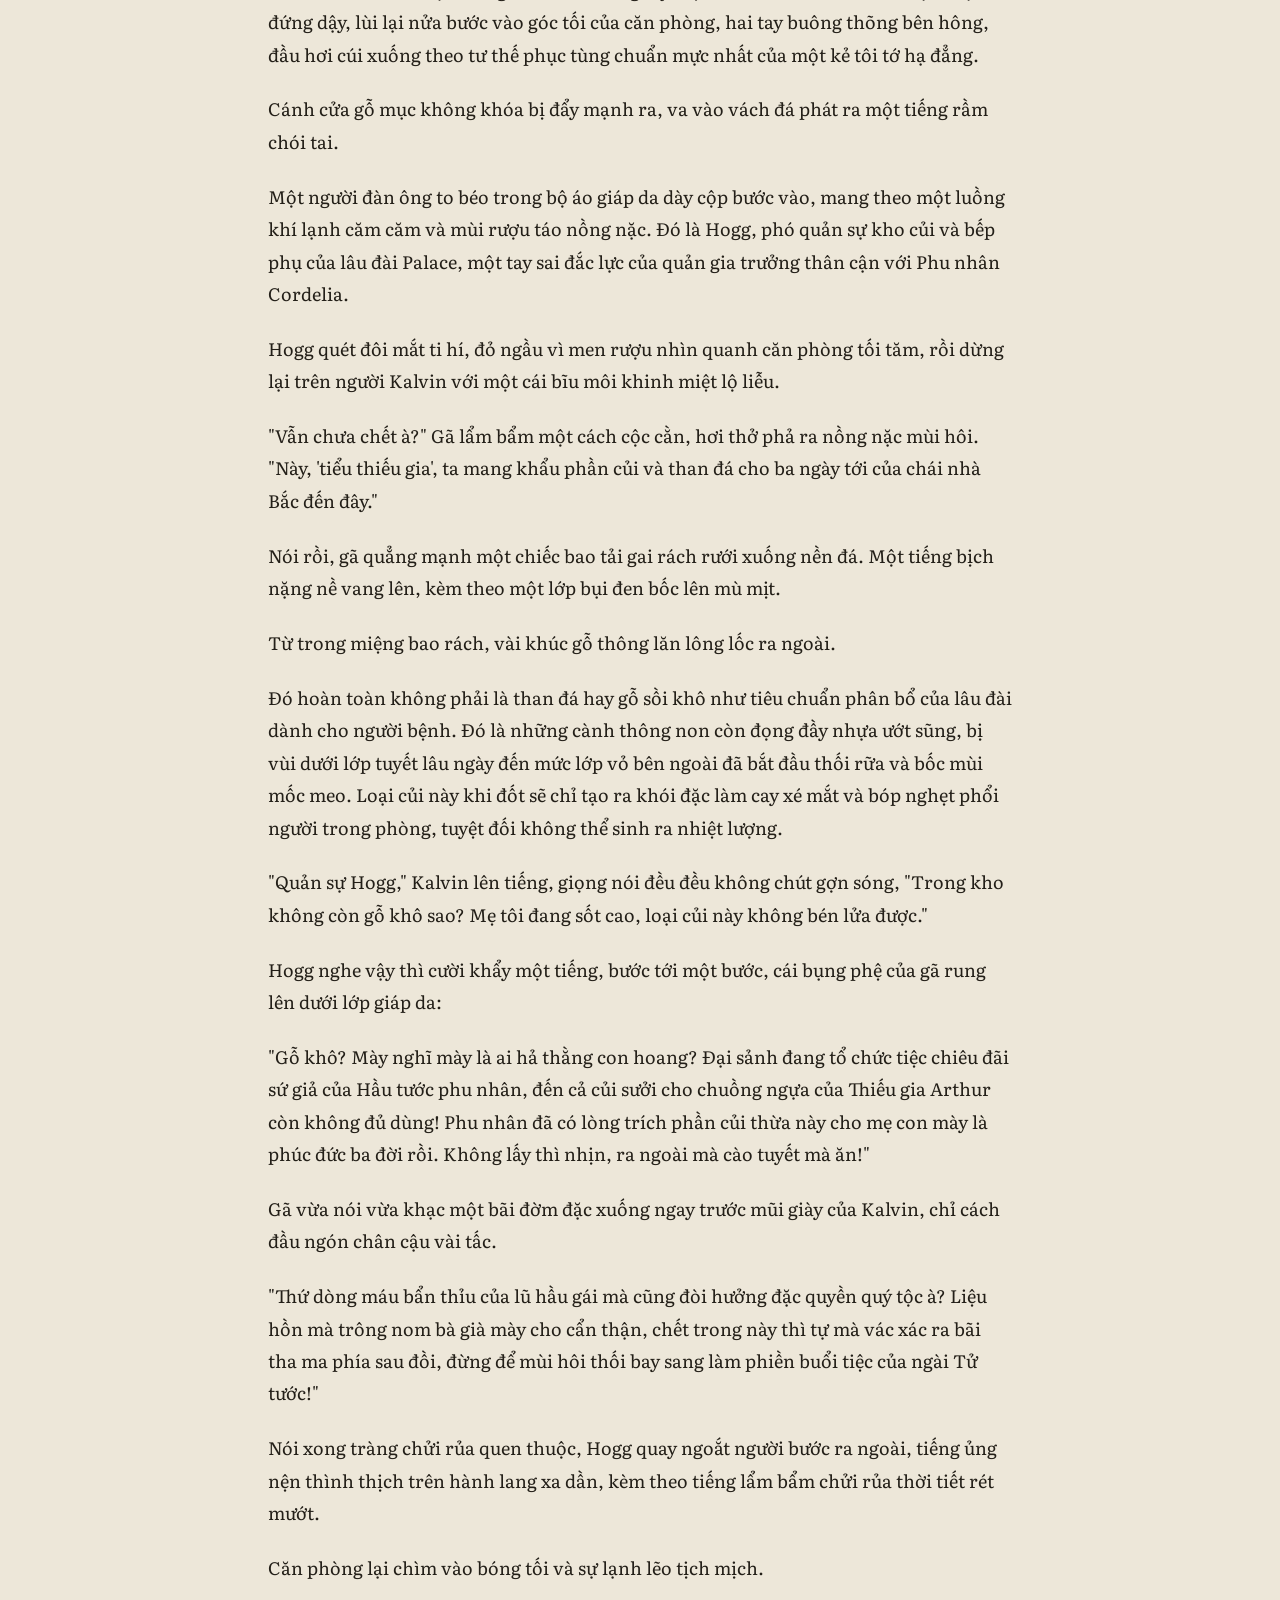
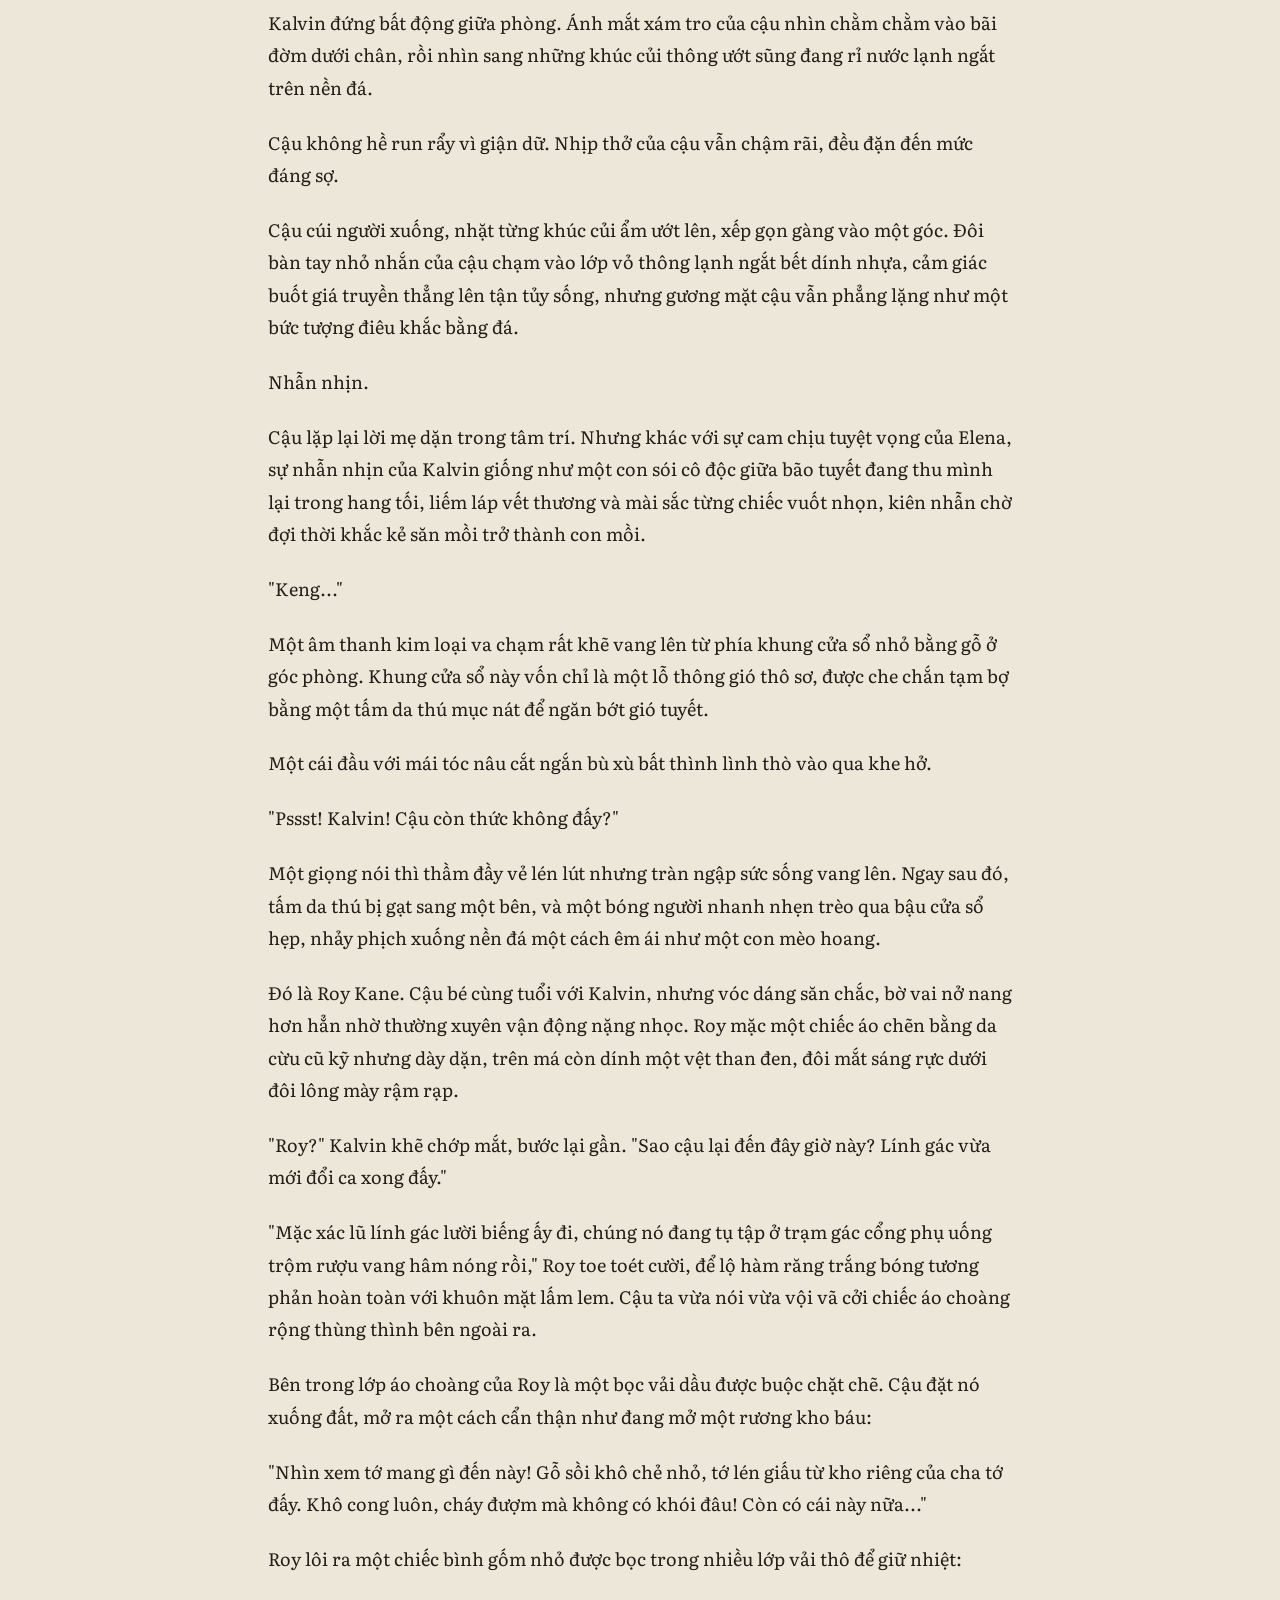
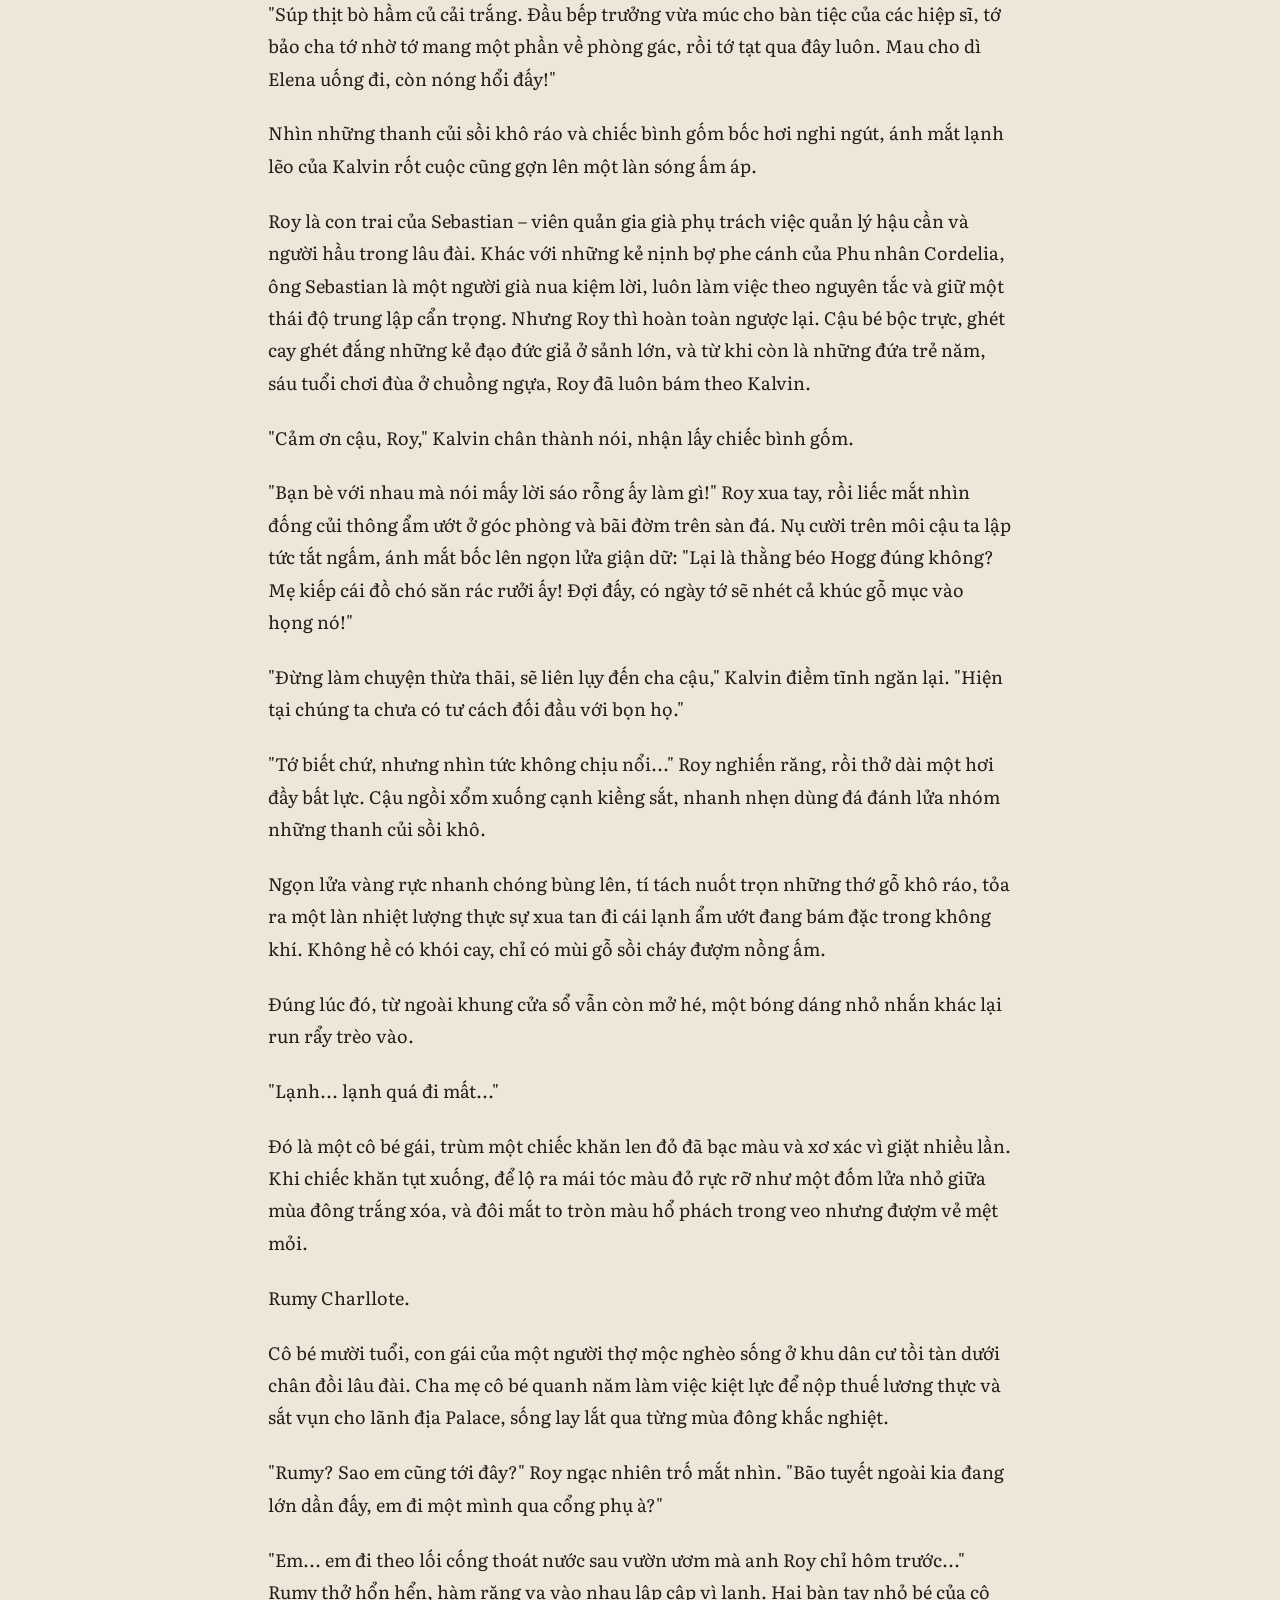
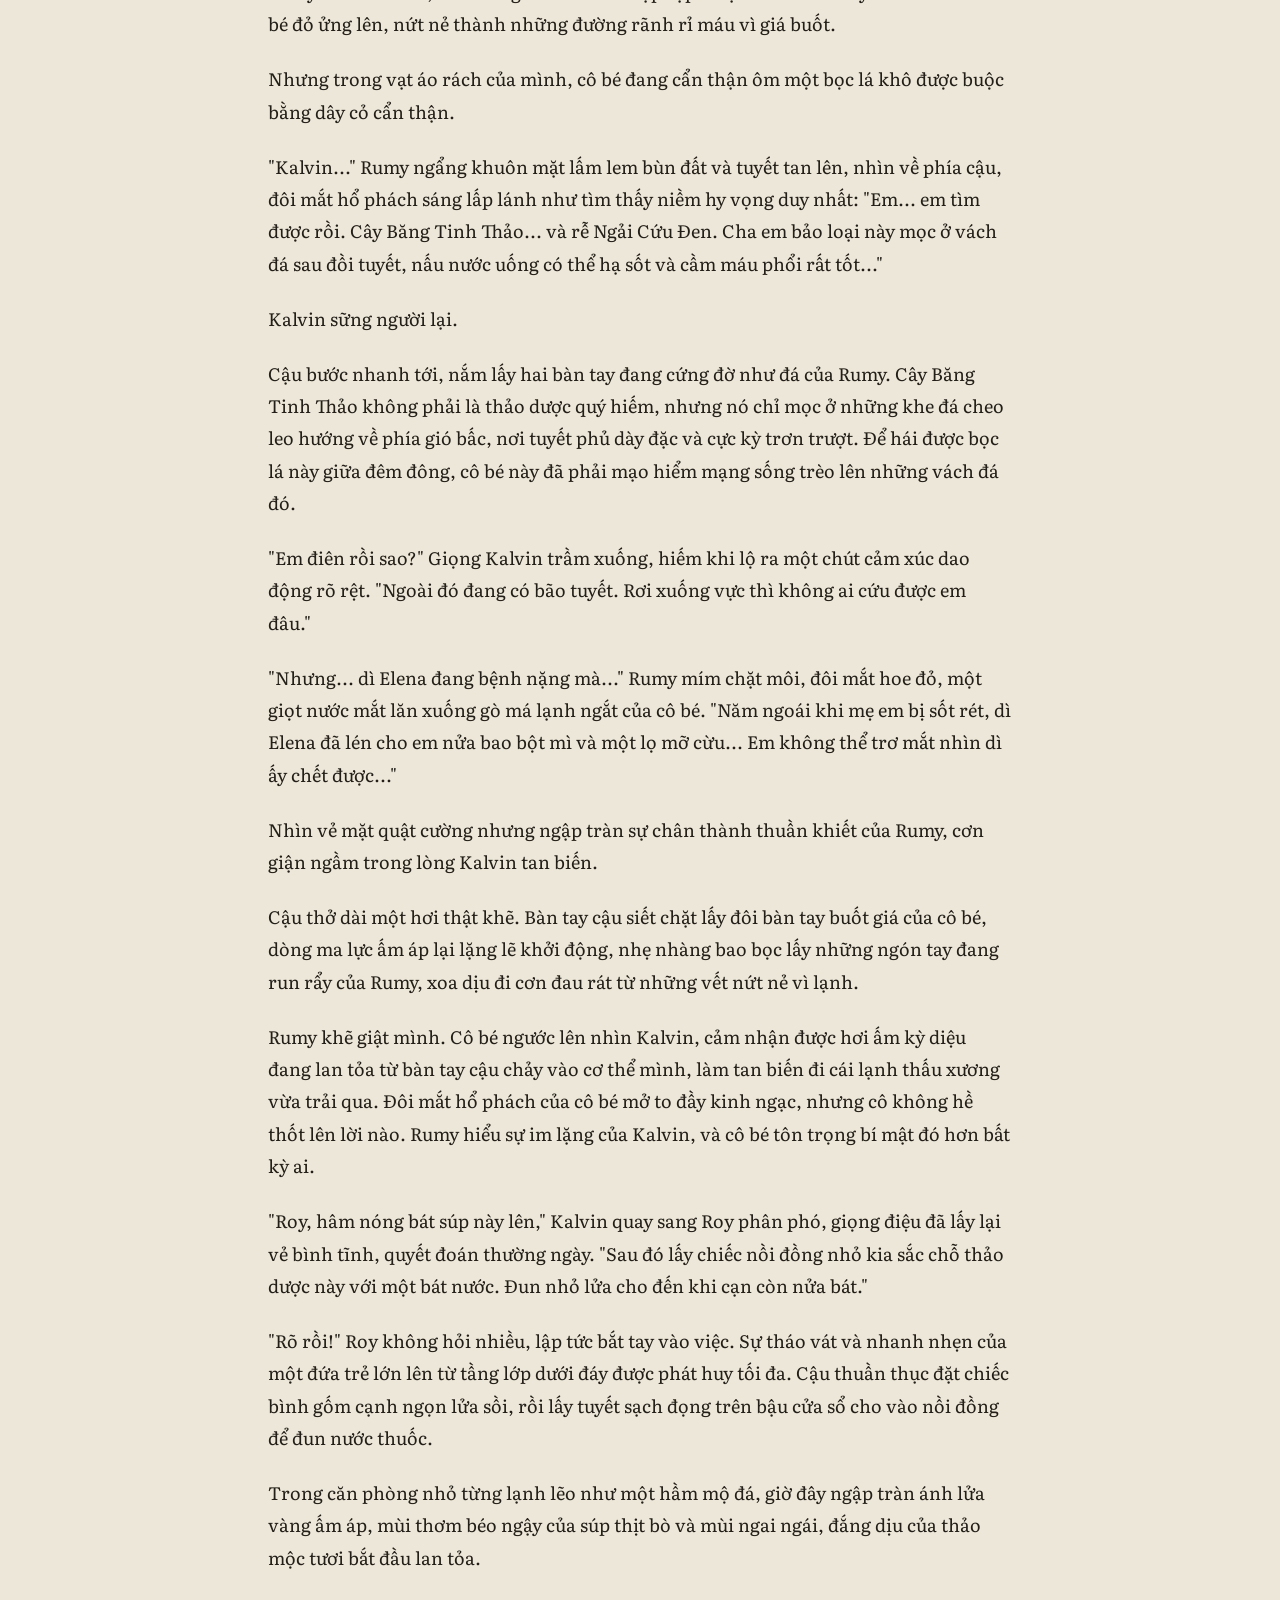
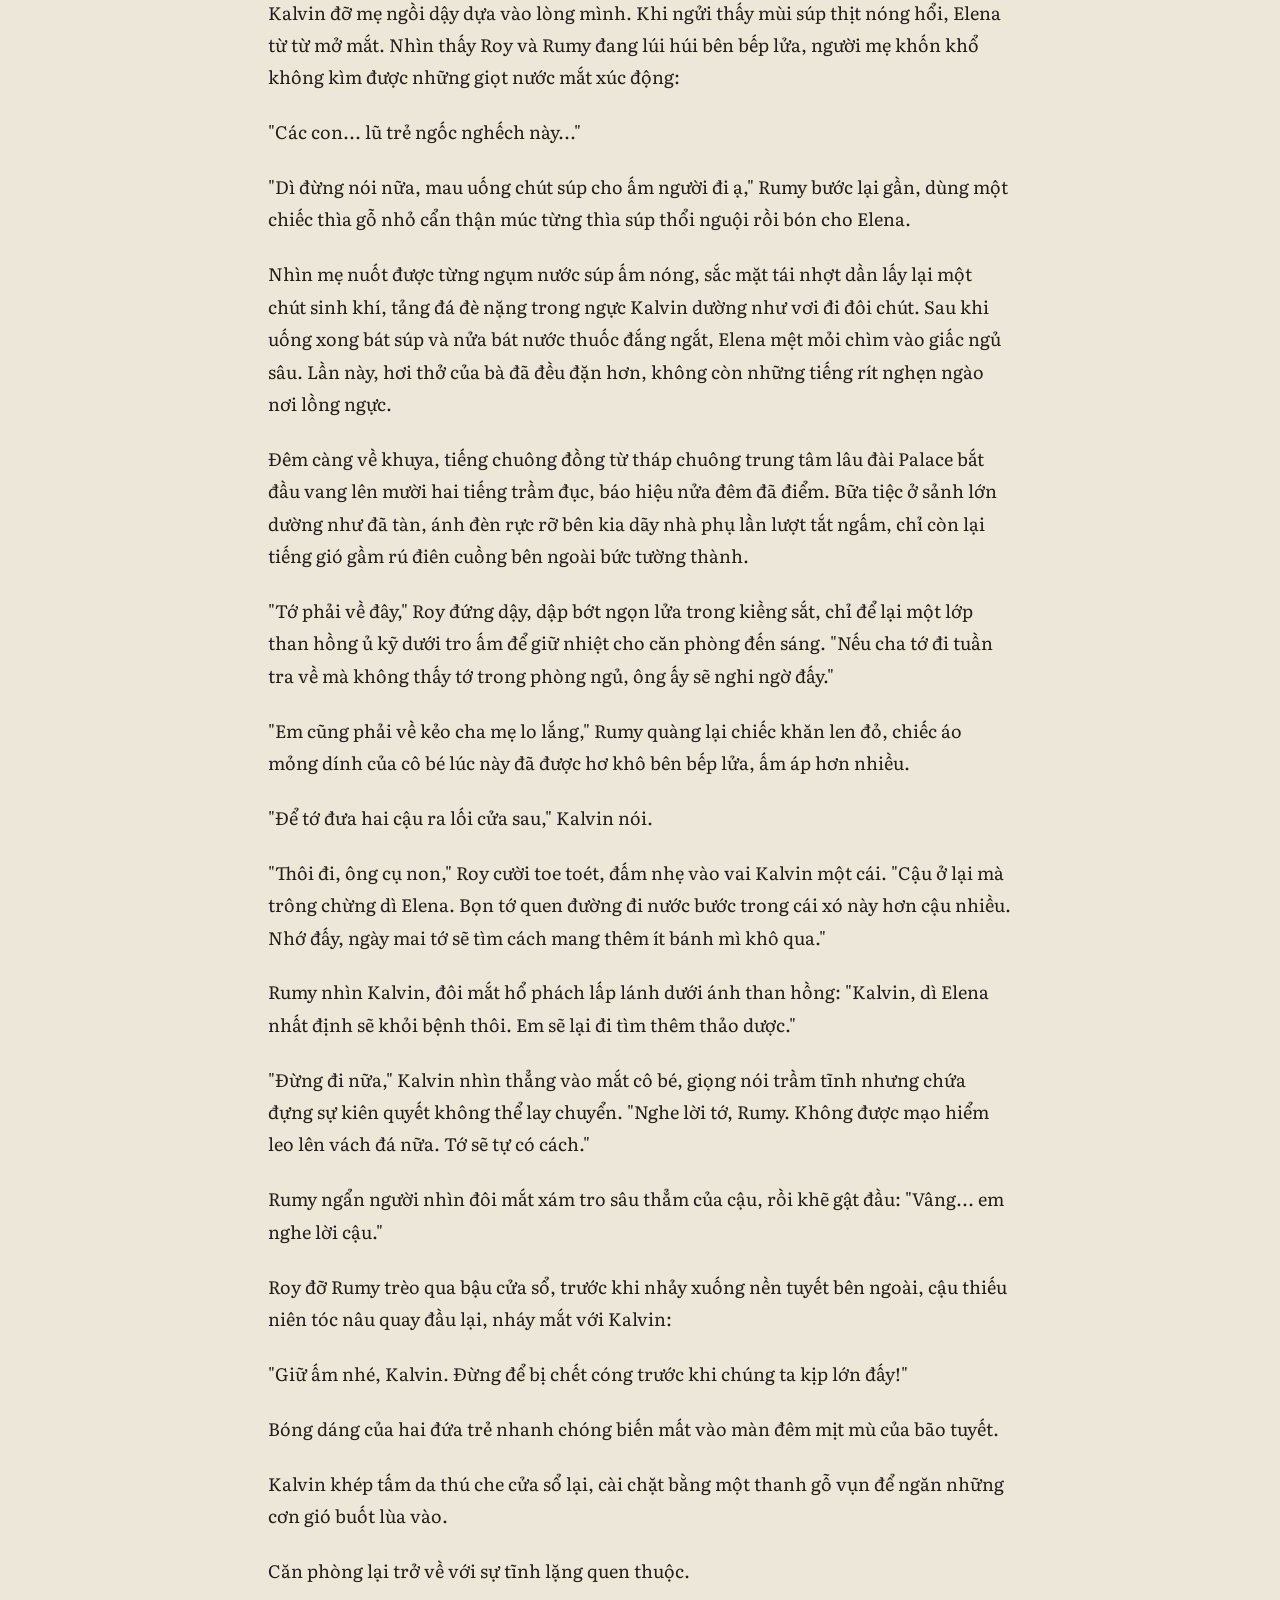
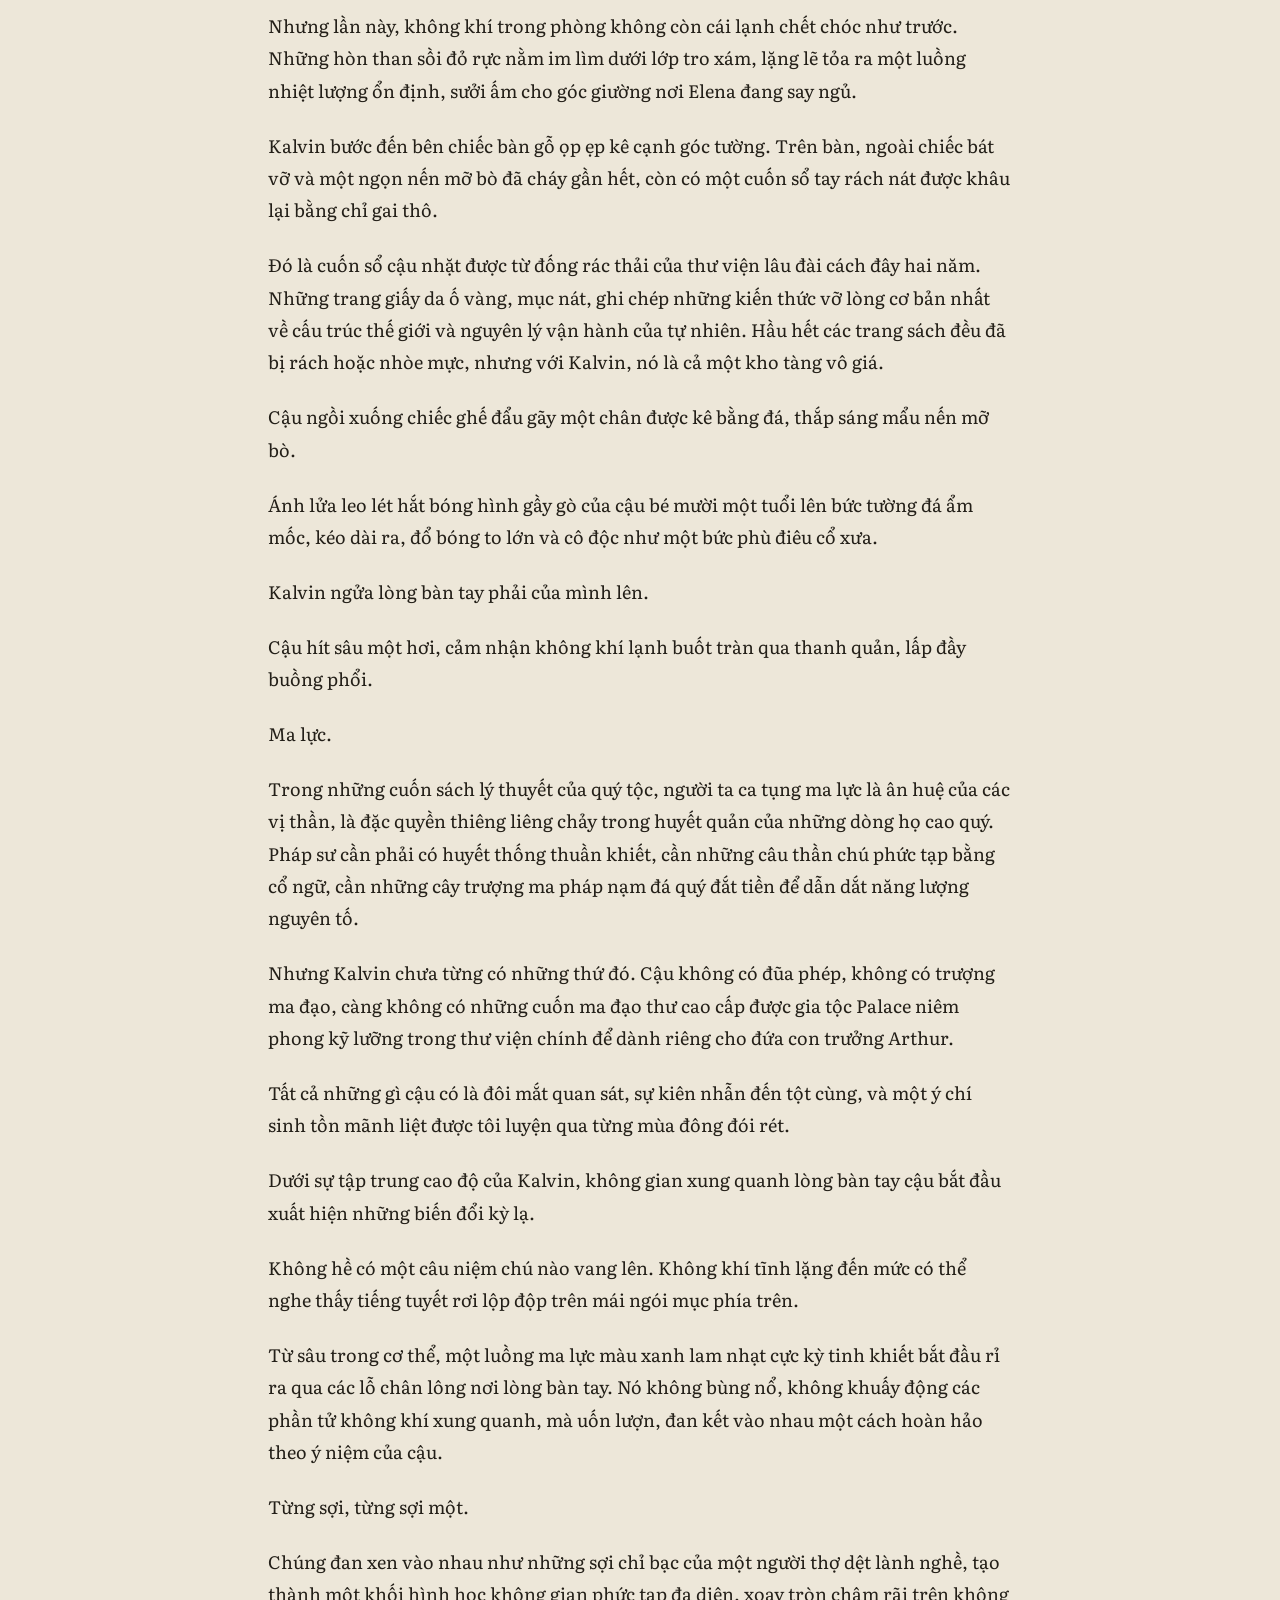
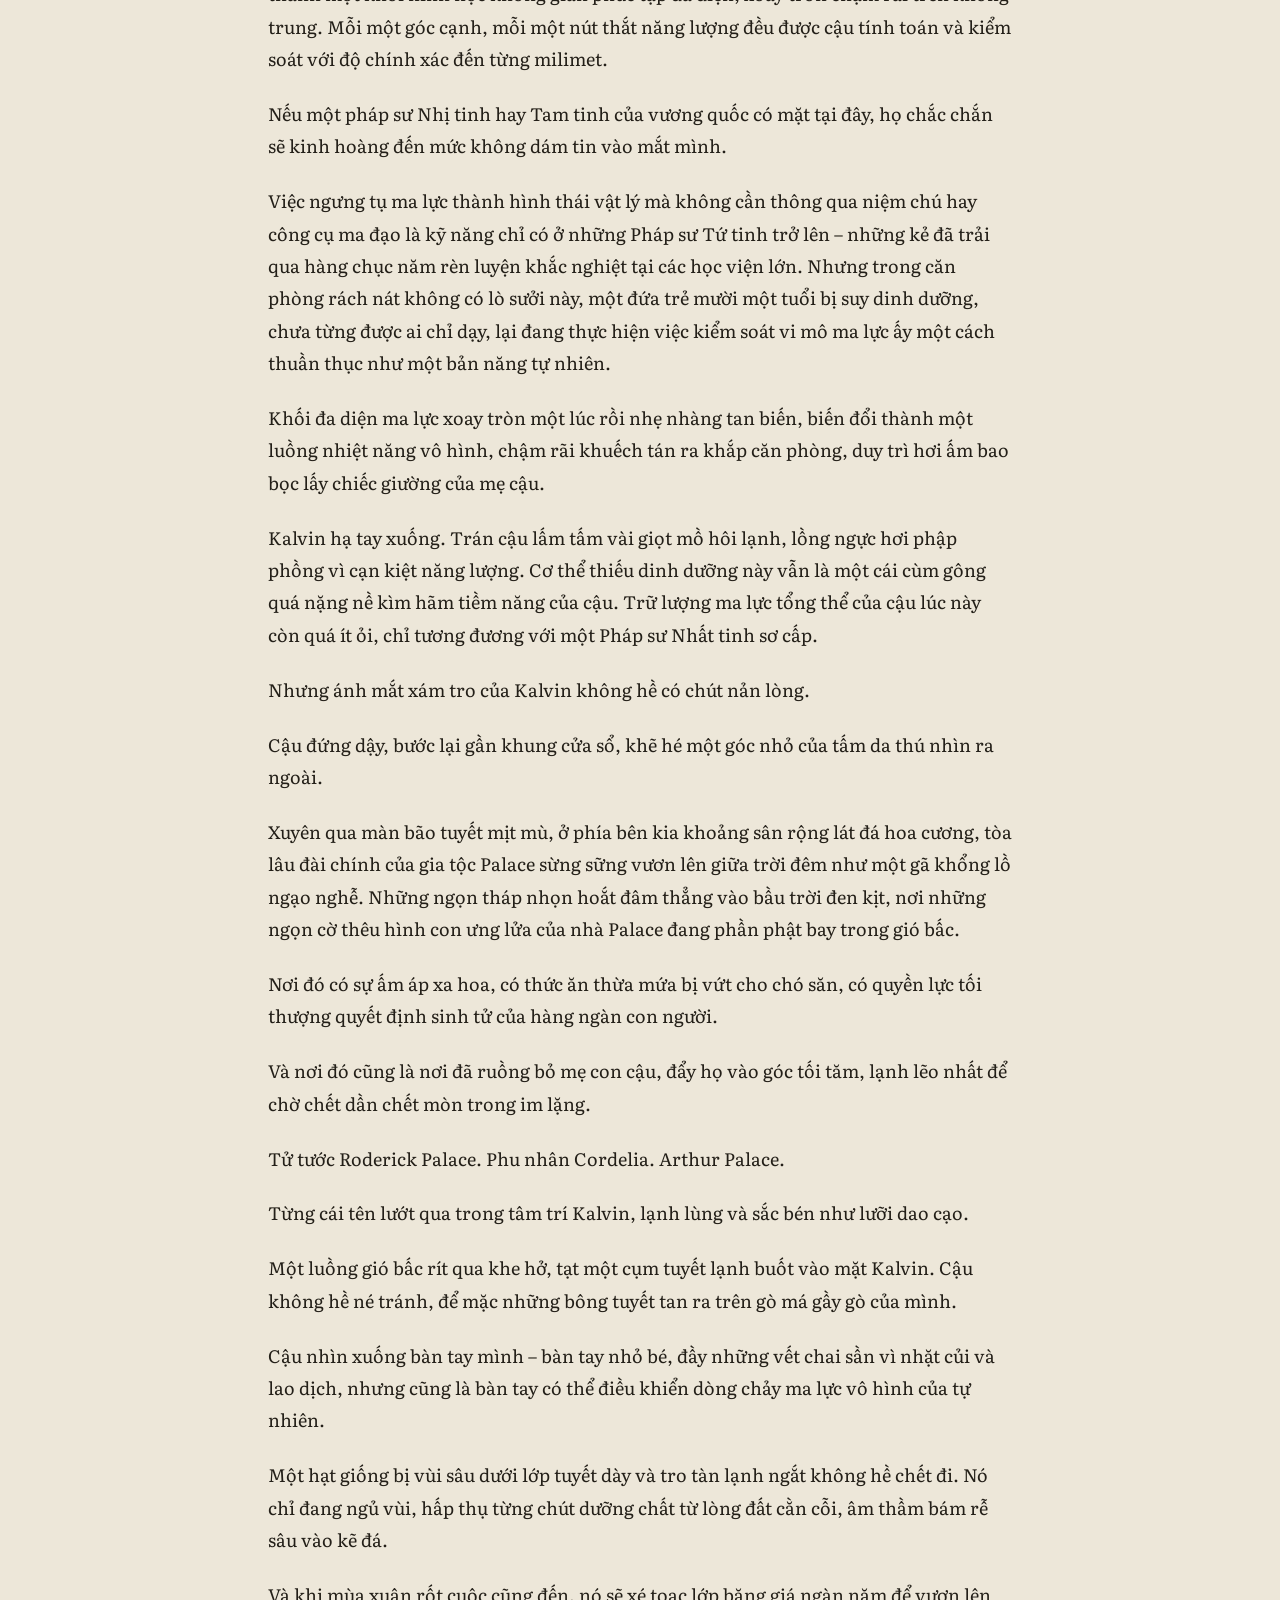
==== commit e7adabc9: "fix(kalvin): Triệt để khắc phục header cố định, thanh công cụ đáy ngang và chống cache trình duyệt" ====
--- a/kalvin/index.html
+++ b/kalvin/index.html
@@ -10,7 +10,111 @@
   <link rel="preconnect" href="https://fonts.gstatic.com" crossorigin>
   <link href="https://fonts.googleapis.com/css2?family=Inter:wght@400;500;600;700&family=Literata:ital,opsz,wght@0,7..72,400;0,7..72,500;0,7..72,600;1,7..72,400&family=Merriweather:ital,wght@0,300;0,400;0,700;1,300;1,400&display=swap" rel="stylesheet">
   
-  <link rel="stylesheet" href="css/style.css">
+  <link rel="stylesheet" href="css/style.css?v=20261031_1755">
+  <style>
+    /* Critical Mobile Layout & Anti-Cache Fallbacks */
+    html {
+      width: 100%;
+      max-width: 100vw;
+    }
+    body {
+      width: 100%;
+      max-width: 100vw;
+      overflow-x: clip;
+      -webkit-text-size-adjust: 100%;
+    }
+    .app-header {
+      position: fixed !important;
+      top: 0 !important;
+      left: 0 !important;
+      right: 0 !important;
+      width: 100% !important;
+      max-width: 100vw !important;
+      height: 52px !important;
+      z-index: 1000 !important;
+      box-sizing: border-box !important;
+      display: flex !important;
+      align-items: center !important;
+      justify-content: space-between !important;
+      -webkit-transform: translateZ(0) !important;
+      transform: translateZ(0) !important;
+    }
+    #progress-bar-container {
+      position: fixed !important;
+      top: 52px !important;
+      left: 0 !important;
+      right: 0 !important;
+      width: 100% !important;
+      height: 3px !important;
+      z-index: 1001 !important;
+      pointer-events: none !important;
+      -webkit-transform: translateZ(0) !important;
+      transform: translateZ(0) !important;
+    }
+    .reader-container {
+      padding-top: 76px !important;
+      padding-bottom: calc(76px + env(safe-area-inset-bottom, 0px)) !important;
+      box-sizing: border-box !important;
+      width: 100% !important;
+    }
+    .floating-dock {
+      position: fixed !important;
+      bottom: 0 !important;
+      left: 0 !important;
+      right: 0 !important;
+      width: 100% !important;
+      max-width: 100vw !important;
+      min-height: 48px !important;
+      height: auto !important;
+      box-sizing: border-box !important;
+      z-index: 1000 !important;
+      border-radius: 0 !important;
+      border-top: 1px solid var(--border-color) !important;
+      border-left: none !important;
+      border-right: none !important;
+      border-bottom: none !important;
+      box-shadow: 0 -2px 14px rgba(0, 0, 0, 0.12) !important;
+      display: flex !important;
+      flex-direction: row !important;
+      align-items: center !important;
+      justify-content: center !important;
+      gap: 4px !important;
+      padding: 4px 8px !important;
+      padding-bottom: max(6px, env(safe-area-inset-bottom, 0px)) !important;
+      -webkit-transform: translateZ(0) !important;
+      transform: translateZ(0) !important;
+    }
+    .dock-btn {
+      flex: 0 1 70px !important;
+      max-width: 72px !important;
+      height: 44px !important;
+      min-width: 36px !important;
+      display: flex !important;
+      align-items: center !important;
+      justify-content: center !important;
+      margin: 0 !important;
+      padding: 0 !important;
+    }
+    .settings-panel {
+      position: fixed !important;
+      bottom: calc(56px + env(safe-area-inset-bottom, 0px)) !important;
+      left: 12px !important;
+      right: 12px !important;
+      margin: 0 auto !important;
+      max-width: 360px !important;
+      z-index: 1050 !important;
+      -webkit-transform: translateZ(0) !important;
+      transform: translateZ(0) !important;
+    }
+    .toast {
+      position: fixed !important;
+      bottom: calc(60px + env(safe-area-inset-bottom, 0px)) !important;
+      left: 16px !important;
+      right: 16px !important;
+      margin: 0 auto !important;
+      z-index: 2000 !important;
+    }
+  </style>
 </head>
 <body class="theme-sepia font-serif">
 
@@ -46,51 +150,49 @@
     </div>
   </header>
 
-  <!-- Bottom Floating Action Dock (Cố định sát mép dưới cùng trang web) -->
+  <!-- Bottom Action Dock (Cố định sát mép dưới cùng trang web) -->
   <aside class="floating-dock" id="floating-dock" aria-label="Thanh công cụ phía dưới">
-    <div class="dock-inner">
-      <!-- 1. Previous Chapter (<<) -->
-      <button class="dock-btn" id="dock-btn-prev" title="Chương trước (<<)" aria-label="Chương trước">
-        <svg width="18" height="18" viewBox="0 0 24 24" fill="currentColor">
-          <polygon points="11 19 2 12 11 5 11 19"></polygon>
-          <polygon points="22 19 13 12 22 5 22 19"></polygon>
-        </svg>
-      </button>
-
-      <!-- 2. Home / Table of Contents (🏠) -->
-      <button class="dock-btn" id="dock-btn-home" title="Trang chủ & Mục lục chương (🏠)" aria-label="Mục lục">
-        <svg width="19" height="19" viewBox="0 0 24 24" fill="currentColor">
-          <path d="M10 20v-6h4v6h5v-8h3L12 3 2 12h3v8z"/>
-        </svg>
-      </button>
-
-      <!-- 3. Reading Settings (A) -->
-      <button class="dock-btn" id="dock-btn-settings" title="Tùy chỉnh đọc (A)" aria-label="Cài đặt đọc">
-        <span class="dock-letter-a">A</span>
-      </button>
-
-      <!-- 4. Novel Info (ℹ️) -->
-      <button class="dock-btn" id="dock-btn-info" title="Thông tin truyện (ℹ️)" aria-label="Thông tin truyện">
-        <svg width="18" height="18" viewBox="0 0 24 24" fill="currentColor">
-          <path d="M12 2C6.48 2 2 6.48 2 12s4.48 10 10 10 10-4.48 10-10S17.52 2 12 2zm1 15h-2v-6h2v6zm0-8h-2V7h2v2z"/>
-        </svg>
-      </button>
-
-      <!-- 5. Bookmark (🔖) -->
-      <button class="dock-btn" id="dock-btn-bookmark" title="Đánh dấu trang (🔖)" aria-label="Đánh dấu trang">
-        <svg width="18" height="18" viewBox="0 0 24 24" fill="currentColor">
-          <path d="M17 3H7c-1.1 0-1.99.9-1.99 2L5 21l7-3 7 3V5c0-1.1-.9-2-2-2z"/>
-        </svg>
-      </button>
-
-      <!-- 6. Next Chapter (>>) -->
-      <button class="dock-btn" id="dock-btn-next" title="Chương tiếp theo (>>)" aria-label="Chương tiếp theo">
-        <svg width="18" height="18" viewBox="0 0 24 24" fill="currentColor">
-          <polygon points="13 19 22 12 13 5 13 19"></polygon>
-          <polygon points="2 19 11 12 2 5 2 19"></polygon>
-        </svg>
-      </button>
-    </div>
+    <!-- 1. Previous Chapter (<<) -->
+    <button class="dock-btn" id="dock-btn-prev" title="Chương trước (<<)" aria-label="Chương trước">
+      <svg width="18" height="18" viewBox="0 0 24 24" fill="currentColor">
+        <polygon points="11 19 2 12 11 5 11 19"></polygon>
+        <polygon points="22 19 13 12 22 5 22 19"></polygon>
+      </svg>
+    </button>
+
+    <!-- 2. Home / Table of Contents (🏠) -->
+    <button class="dock-btn" id="dock-btn-home" title="Trang chủ & Mục lục chương (🏠)" aria-label="Mục lục">
+      <svg width="19" height="19" viewBox="0 0 24 24" fill="currentColor">
+        <path d="M10 20v-6h4v6h5v-8h3L12 3 2 12h3v8z"/>
+      </svg>
+    </button>
+
+    <!-- 3. Reading Settings (A) -->
+    <button class="dock-btn" id="dock-btn-settings" title="Tùy chỉnh đọc (A)" aria-label="Cài đặt đọc">
+      <span class="dock-letter-a">A</span>
+    </button>
+
+    <!-- 4. Novel Info (ℹ️) -->
+    <button class="dock-btn" id="dock-btn-info" title="Thông tin truyện (ℹ️)" aria-label="Thông tin truyện">
+      <svg width="18" height="18" viewBox="0 0 24 24" fill="currentColor">
+        <path d="M12 2C6.48 2 2 6.48 2 12s4.48 10 10 10 10-4.48 10-10S17.52 2 12 2zm1 15h-2v-6h2v6zm0-8h-2V7h2v2z"/>
+      </svg>
+    </button>
+
+    <!-- 5. Bookmark (🔖) -->
+    <button class="dock-btn" id="dock-btn-bookmark" title="Đánh dấu trang (🔖)" aria-label="Đánh dấu trang">
+      <svg width="18" height="18" viewBox="0 0 24 24" fill="currentColor">
+        <path d="M17 3H7c-1.1 0-1.99.9-1.99 2L5 21l7-3 7 3V5c0-1.1-.9-2-2-2z"/>
+      </svg>
+    </button>
+
+    <!-- 6. Next Chapter (>>) -->
+    <button class="dock-btn" id="dock-btn-next" title="Chương tiếp theo (>>)" aria-label="Chương tiếp theo">
+      <svg width="18" height="18" viewBox="0 0 24 24" fill="currentColor">
+        <polygon points="13 19 22 12 13 5 13 19"></polygon>
+        <polygon points="2 19 11 12 2 5 2 19"></polygon>
+      </svg>
+    </button>
   </aside>
 
   <!-- Reading Customization Panel (Popup nổi lên trên thanh dock dưới cùng) -->
@@ -399,8 +501,8 @@
   <div id="toast" class="toast hidden"></div>
 
   <!-- Scripts -->
-  <script src="js/chapters-data.js"></script>
-  <script src="js/app.js"></script>
-  <script src="js/publish.js"></script>
+  <script src="js/chapters-data.js?v=20261031_1755"></script>
+  <script src="js/app.js?v=20261031_1755"></script>
+  <script src="js/publish.js?v=20261031_1755"></script>
 </body>
 </html>
--- a/kalvin/css/style.css
+++ b/kalvin/css/style.css
@@ -96,7 +96,6 @@
   font-size: 16px;
   width: 100%;
   max-width: 100vw;
-  overflow-x: hidden;
 }
 
 body {
@@ -106,10 +105,11 @@
   min-height: 100vh;
   width: 100%;
   max-width: 100vw;
-  overflow-x: hidden;
+  overflow-x: clip;
   position: relative;
   transition: background-color var(--transition-normal), color var(--transition-normal);
   line-height: var(--reader-line-height);
+  -webkit-text-size-adjust: 100%;
 }
 
 img {
@@ -130,8 +130,10 @@
   width: 100%;
   max-width: 100vw;
   height: 3px;
-  z-index: 860;
+  z-index: 1001;
   pointer-events: none;
+  -webkit-transform: translateZ(0);
+  transform: translateZ(0);
 }
 
 #progress-bar {
@@ -150,7 +152,7 @@
   top: 0;
   left: 0;
   right: 0;
-  z-index: 850;
+  z-index: 1000;
   height: var(--header-height);
   width: 100%;
   max-width: 100vw;
@@ -163,6 +165,8 @@
   align-items: center;
   justify-content: space-between;
   padding: 0 14px;
+  -webkit-transform: translateZ(0);
+  transform: translateZ(0);
 }
 
 .header-left {
@@ -271,9 +275,11 @@
   right: 0;
   width: 100%;
   max-width: 100vw;
-  box-sizing: border-box;
-  z-index: 900;
-  background: var(--header-bg);
+  min-height: 48px;
+  height: auto;
+  box-sizing: border-box;
+  z-index: 1000;
+  background-color: var(--header-bg);
   border-top: 1px solid var(--border-color);
   border-left: none;
   border-right: none;
@@ -281,37 +287,34 @@
   border-radius: 0;
   box-shadow: 0 -2px 14px rgba(0, 0, 0, 0.12);
   display: flex;
+  flex-direction: row;
   align-items: center;
   justify-content: center;
-  padding: 4px 12px;
+  gap: 4px;
+  padding: 4px 8px;
   padding-bottom: max(6px, env(safe-area-inset-bottom, 0px));
   backdrop-filter: blur(16px);
   -webkit-backdrop-filter: blur(16px);
+  -webkit-transform: translateZ(0);
+  transform: translateZ(0);
   transition: background-color var(--transition-normal), border-color var(--transition-normal);
-}
-
-.dock-inner {
-  display: flex;
-  flex-direction: row;
-  align-items: center;
-  justify-content: space-between;
-  width: 100%;
-  max-width: 480px;
-  gap: 2px;
 }
 
 .dock-btn {
   background: transparent;
   border: none;
   color: var(--text-primary);
-  flex: 1 1 0;
+  flex: 0 1 70px;
+  max-width: 72px;
   height: 44px;
-  min-width: 0;
-  border-radius: 22px;
+  min-width: 36px;
+  border-radius: 8px;
   cursor: pointer;
   display: flex;
   align-items: center;
   justify-content: center;
+  padding: 0;
+  margin: 0;
   transition: background-color var(--transition-fast), color var(--transition-fast), transform var(--transition-fast);
 }
 
